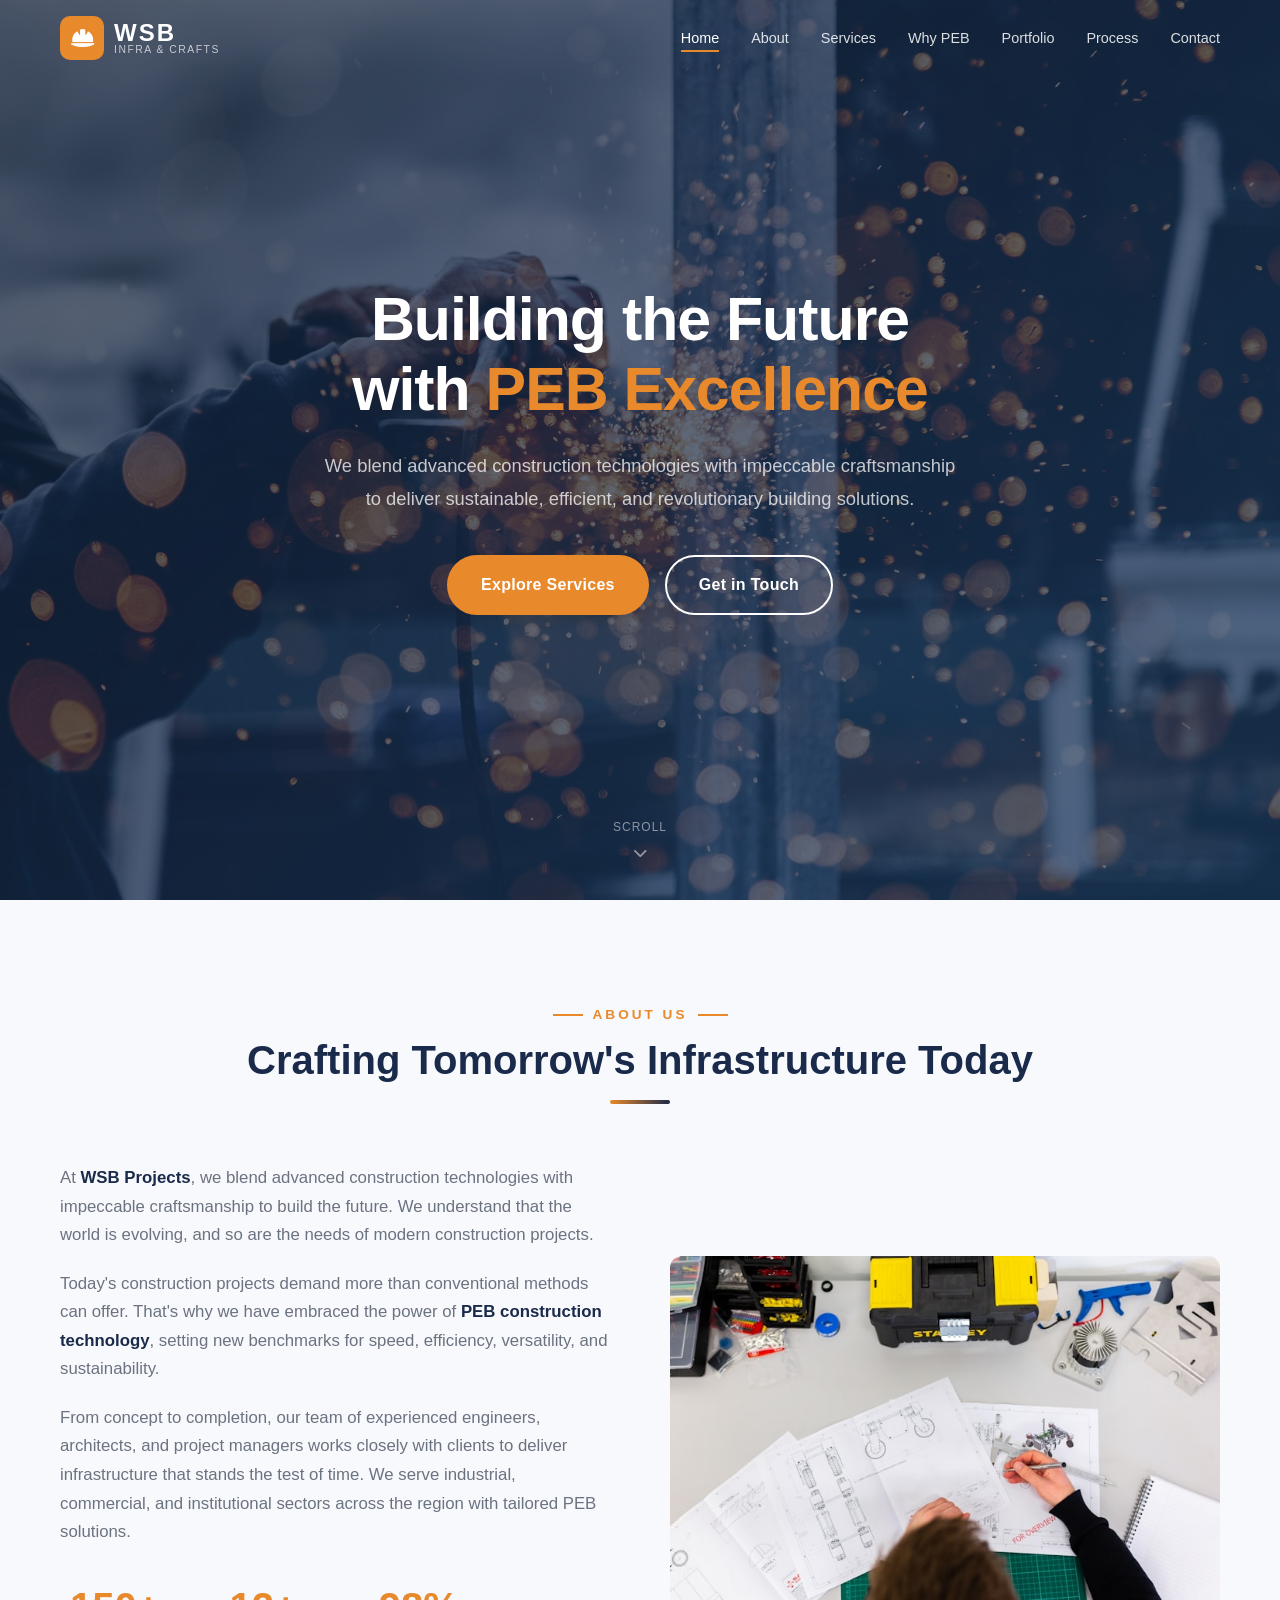
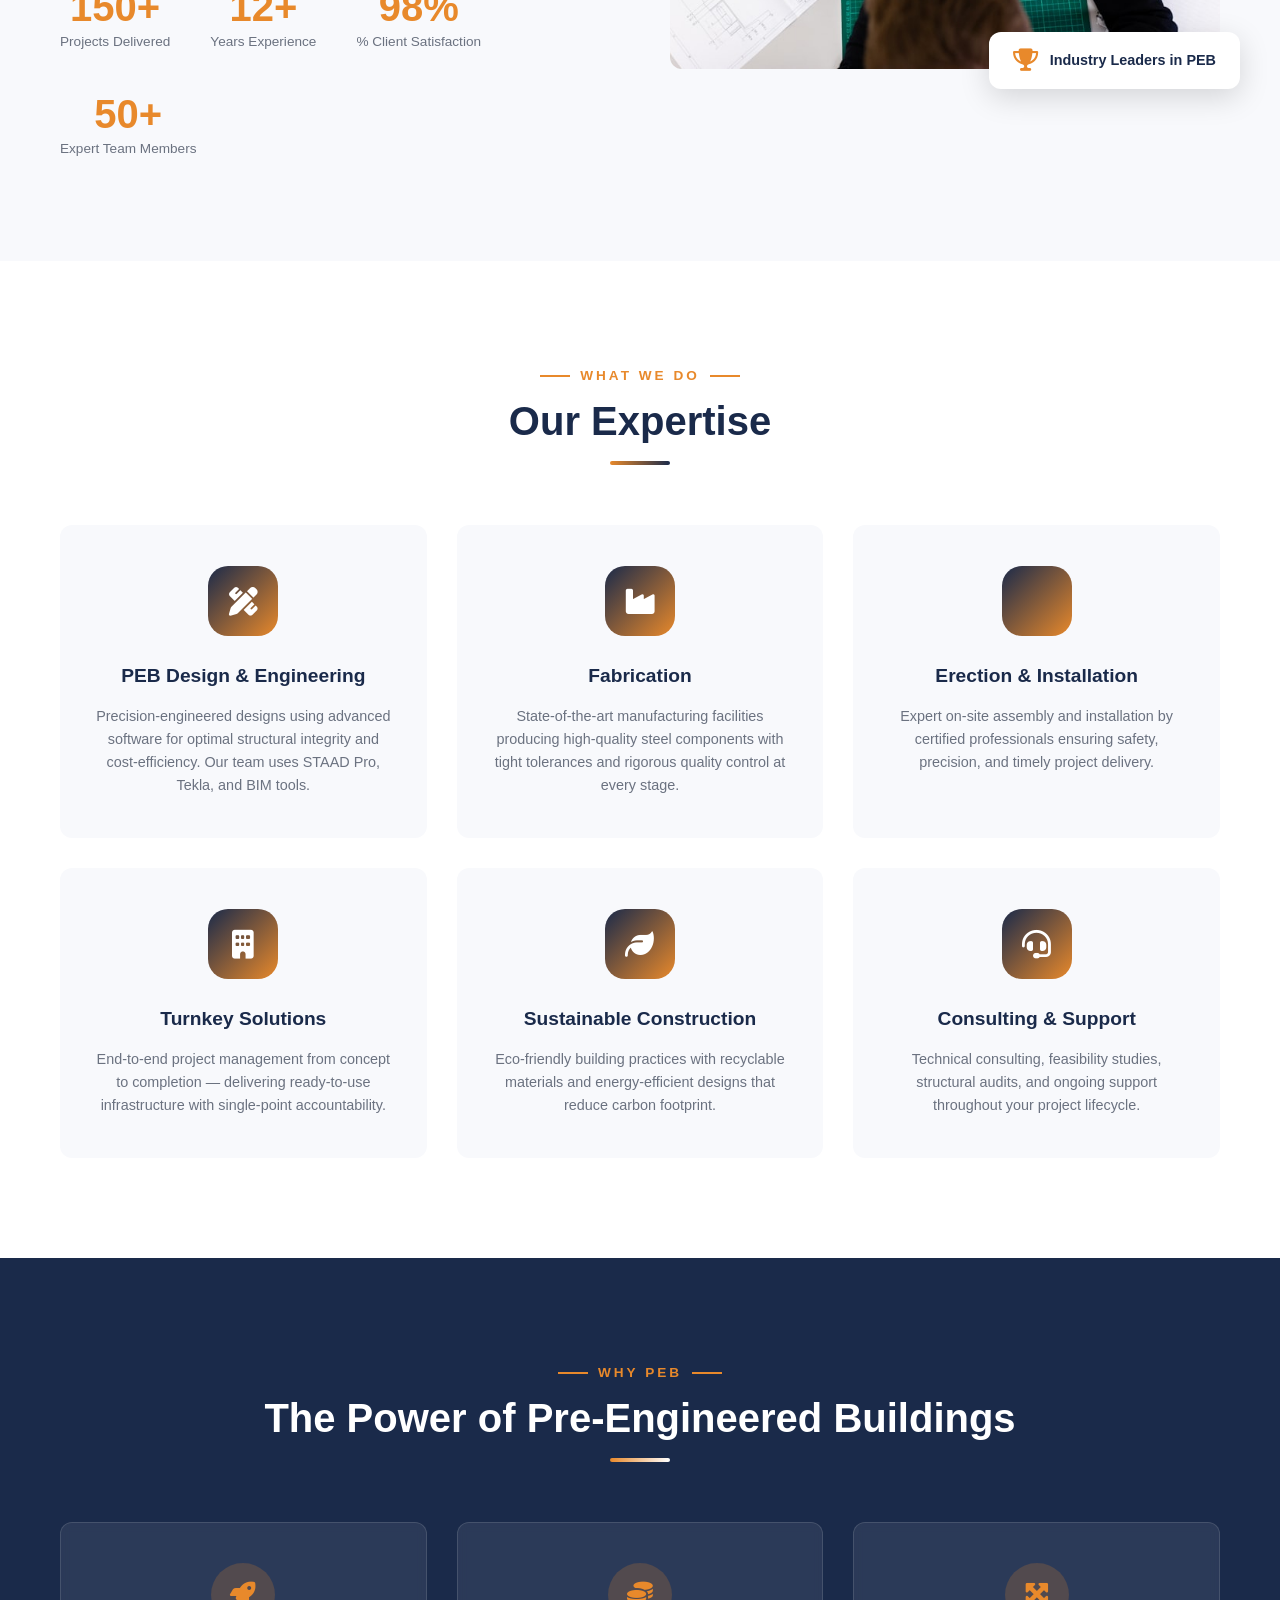
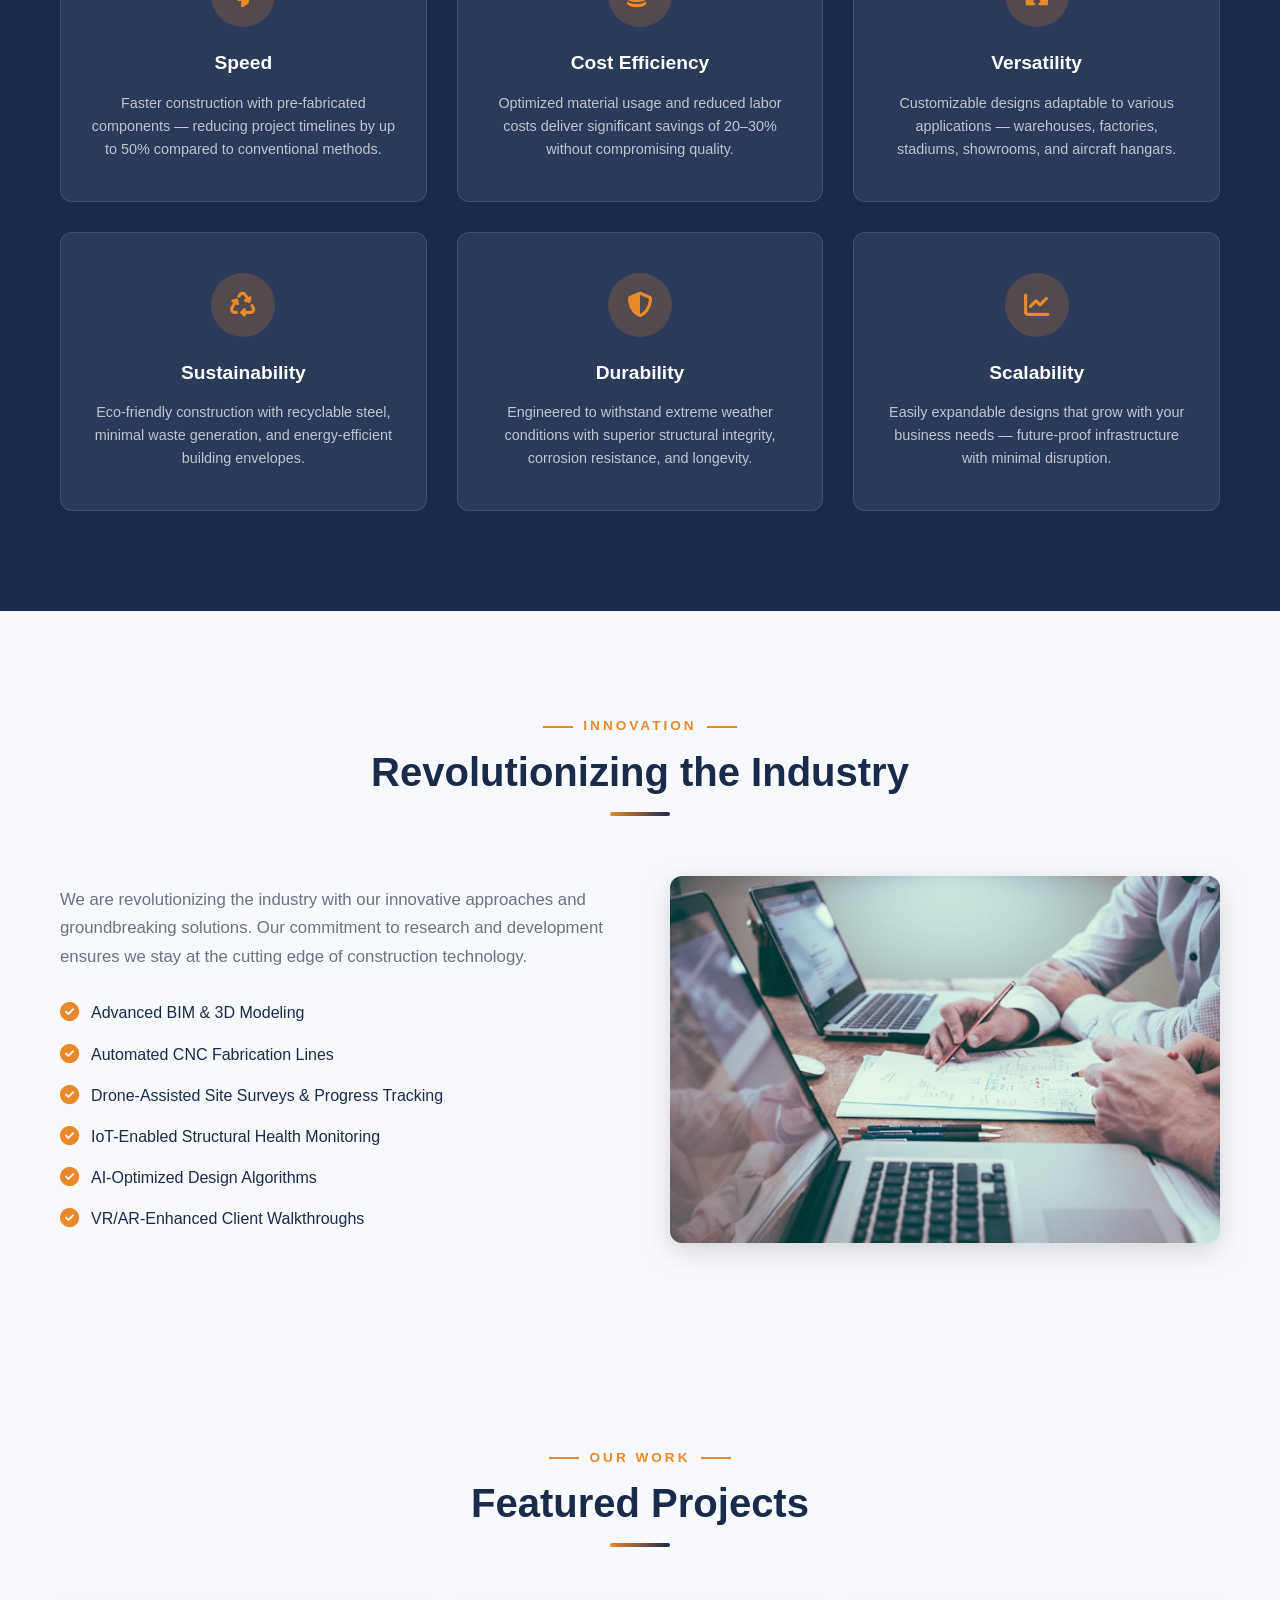
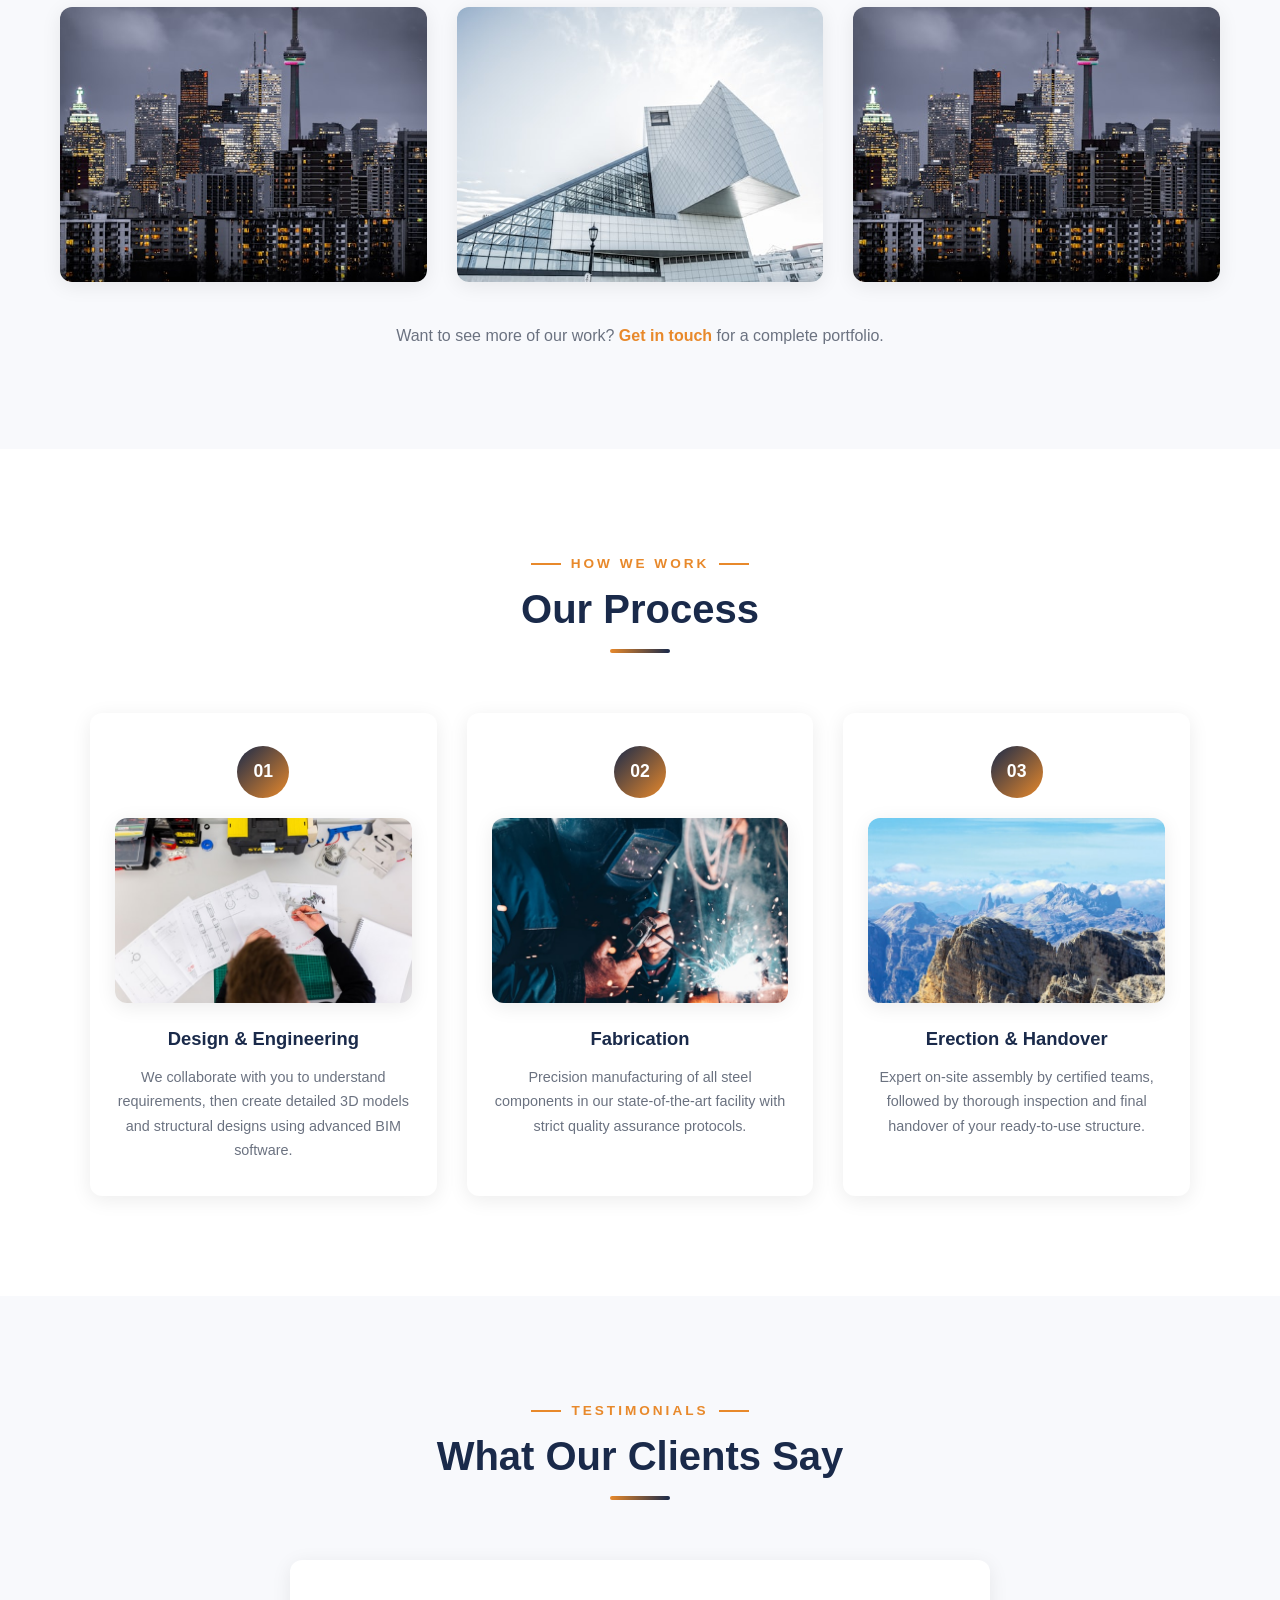
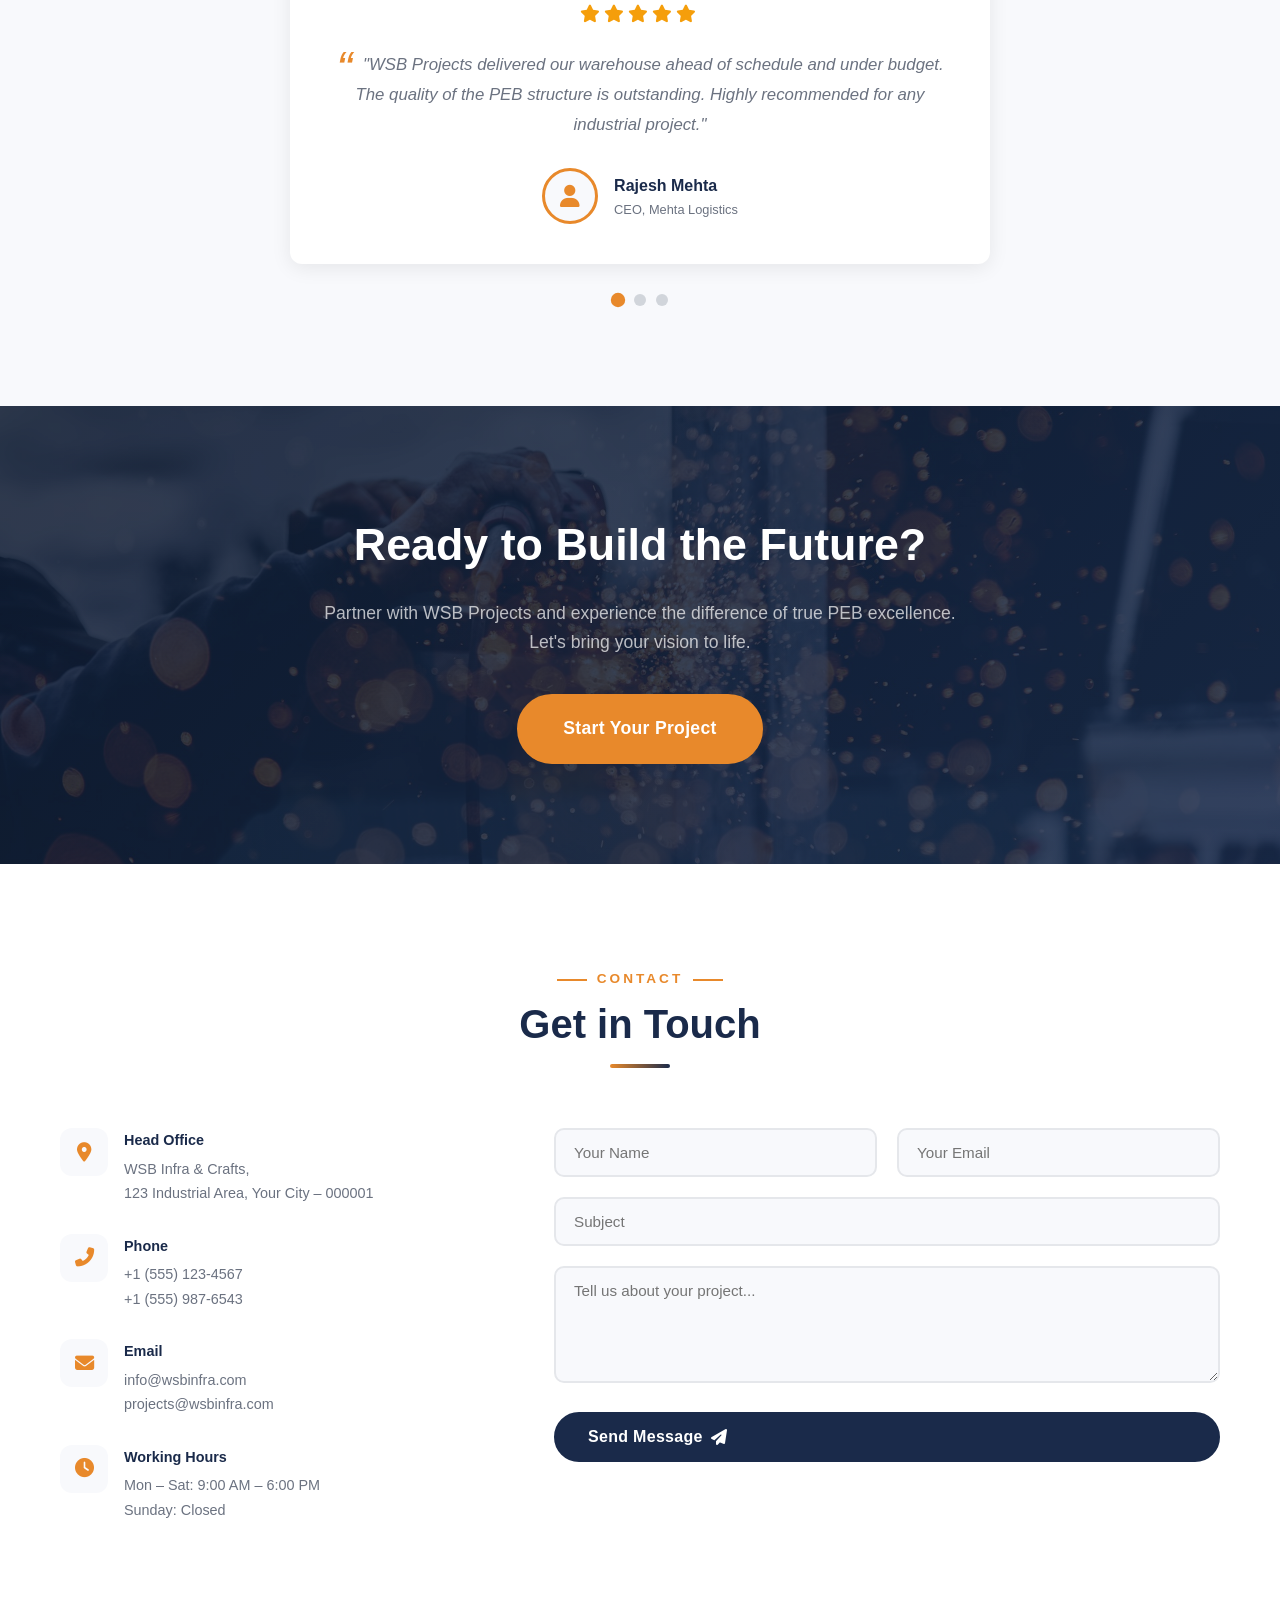
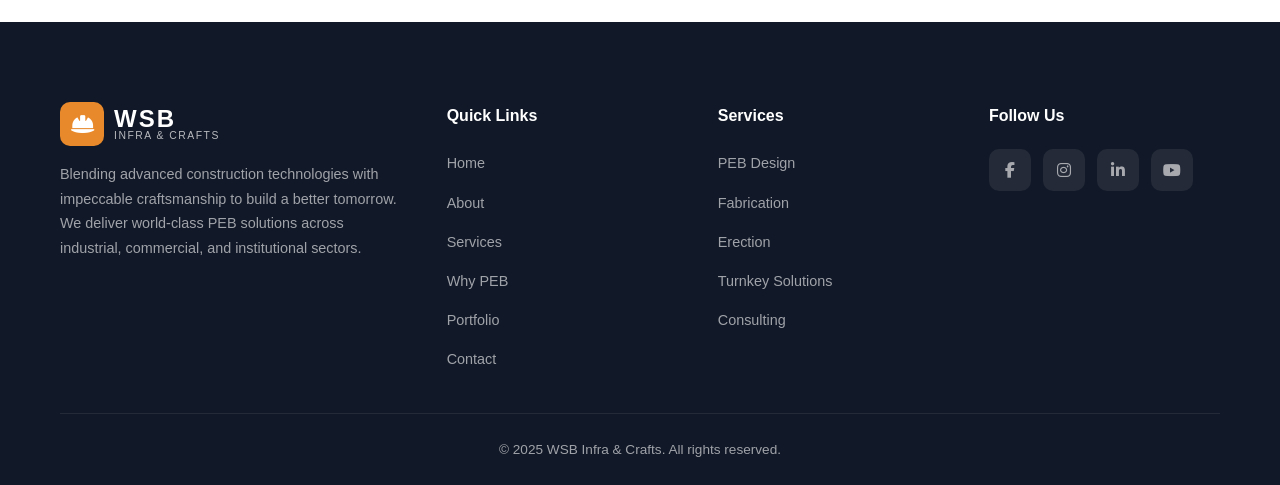
==== index.html @ cb7a69a1 "Initial commit: WSB Infra & Crafts PEB landing website" ====
<!DOCTYPE html>
<html lang="en">
<head>
    <meta charset="UTF-8">
    <meta name="viewport" content="width=device-width, initial-scale=1.0">
    <meta name="description" content="WSB Infra & Crafts - Pioneering PEB construction technology for a sustainable future. We blend advanced construction technologies with impeccable craftsmanship.">
    <title>WSB Infra & Crafts | Building the Future with PEB Excellence</title>
    <link rel="stylesheet" href="https://cdnjs.cloudflare.com/ajax/libs/font-awesome/6.5.1/css/all.min.css">
    <link rel="stylesheet" href="css/style.css">
</head>
<body>
    <!-- ===== NAVBAR ===== -->
    <header class="navbar" id="navbar">
        <div class="container nav-container">
            <a href="#" class="logo">
                <span class="logo-icon"><i class="fas fa-hard-hat"></i></span>
                <div class="logo-text">
                    <span class="logo-title">WSB</span>
                    <span class="logo-subtitle">Infra &amp; Crafts</span>
                </div>
            </a>
            <button class="hamburger" id="hamburger" aria-label="Toggle navigation">
                <span></span>
                <span></span>
                <span></span>
            </button>
            <nav class="nav-menu" id="navMenu">
                <ul class="nav-list">
                    <li><a href="#home" class="nav-link active">Home</a></li>
                    <li><a href="#about" class="nav-link">About</a></li>
                    <li><a href="#services" class="nav-link">Services</a></li>
                    <li><a href="#why-peb" class="nav-link">Why PEB</a></li>
                    <li><a href="#portfolio" class="nav-link">Portfolio</a></li>
                    <li><a href="#process" class="nav-link">Process</a></li>
                    <li><a href="#contact" class="nav-link">Contact</a></li>
                </ul>
            </nav>
        </div>
    </header>

    <!-- ===== HERO ===== -->
    <section class="hero" id="home">
        <div class="hero-overlay" style="background-image: url('images/hero-bg.jpg');"></div>
        <div class="hero-bg-gradient"></div>
        <div class="container hero-content">
            <h1 class="hero-title animate-up">
                Building the Future<br>
                with <span class="text-accent">PEB Excellence</span>
            </h1>
            <p class="hero-subtitle animate-up">
                We blend advanced construction technologies with impeccable craftsmanship
                to deliver sustainable, efficient, and revolutionary building solutions.
            </p>
            <div class="hero-buttons animate-up">
                <a href="#services" class="btn btn-primary">Explore Services</a>
                <a href="#contact" class="btn btn-outline">Get in Touch</a>
            </div>
        </div>
        <div class="hero-scroll-indicator">
            <span>Scroll</span>
            <i class="fas fa-chevron-down"></i>
        </div>
    </section>

    <!-- ===== ABOUT ===== -->
    <section class="section about" id="about">
        <div class="container">
            <div class="section-header">
                <span class="section-tag">About Us</span>
                <h2 class="section-title">Crafting Tomorrow's Infrastructure Today</h2>
                <div class="section-divider"></div>
            </div>
            <div class="about-grid">
                <div class="about-content animate-left">
                    <p class="about-text">
                        At <strong>WSB Projects</strong>, we blend advanced construction technologies
                        with impeccable craftsmanship to build the future. We understand that the
                        world is evolving, and so are the needs of modern construction projects.
                    </p>
                    <p class="about-text">
                        Today's construction projects demand more than conventional methods can offer.
                        That's why we have embraced the power of <strong>PEB construction technology</strong>,
                        setting new benchmarks for speed, efficiency, versatility, and sustainability.
                    </p>
                    <p class="about-text">
                        From concept to completion, our team of experienced engineers, architects, and
                        project managers works closely with clients to deliver infrastructure that stands
                        the test of time. We serve industrial, commercial, and institutional sectors across
                        the region with tailored PEB solutions.
                    </p>
                    <div class="about-stats">
                        <div class="stat">
                            <span class="stat-number" data-count="150">0</span>
                            <span class="stat-label">Projects Delivered</span>
                        </div>
                        <div class="stat">
                            <span class="stat-number" data-count="12">0</span>
                            <span class="stat-label">Years Experience</span>
                        </div>
                        <div class="stat">
                            <span class="stat-number" data-count="98">0</span>
                            <span class="stat-label">% Client Satisfaction</span>
                        </div>
                        <div class="stat">
                            <span class="stat-number" data-count="50">0</span>
                            <span class="stat-label">Expert Team Members</span>
                        </div>
                    </div>
                </div>
                <div class="about-image-wrapper animate-right">
                    <img src="images/about.jpg" alt="PEB Construction Project" class="about-image">
                    <div class="about-floating-card">
                        <i class="fas fa-trophy"></i>
                        <span>Industry Leaders in PEB</span>
                    </div>
                </div>
            </div>
        </div>
    </section>

    <!-- ===== SERVICES ===== -->
    <section class="section services" id="services">
        <div class="container">
            <div class="section-header">
                <span class="section-tag">What We Do</span>
                <h2 class="section-title">Our Expertise</h2>
                <div class="section-divider"></div>
            </div>
            <div class="services-grid">
                <div class="service-card animate-up">
                    <div class="service-icon">
                        <i class="fas fa-pencil-ruler"></i>
                    </div>
                    <h3 class="service-title">PEB Design &amp; Engineering</h3>
                    <p class="service-desc">
                        Precision-engineered designs using advanced software for optimal structural
                        integrity and cost-efficiency. Our team uses STAAD Pro, Tekla, and BIM tools.
                    </p>
                </div>
                <div class="service-card animate-up">
                    <div class="service-icon">
                        <i class="fas fa-industry"></i>
                    </div>
                    <h3 class="service-title">Fabrication</h3>
                    <p class="service-desc">
                        State-of-the-art manufacturing facilities producing high-quality steel
                        components with tight tolerances and rigorous quality control at every stage.
                    </p>
                </div>
                <div class="service-card animate-up">
                    <div class="service-icon">
                        <i class="fas fa-crane"></i>
                    </div>
                    <h3 class="service-title">Erection &amp; Installation</h3>
                    <p class="service-desc">
                        Expert on-site assembly and installation by certified professionals
                        ensuring safety, precision, and timely project delivery.
                    </p>
                </div>
                <div class="service-card animate-up">
                    <div class="service-icon">
                        <i class="fas fa-building"></i>
                    </div>
                    <h3 class="service-title">Turnkey Solutions</h3>
                    <p class="service-desc">
                        End-to-end project management from concept to completion —
                        delivering ready-to-use infrastructure with single-point accountability.
                    </p>
                </div>
                <div class="service-card animate-up">
                    <div class="service-icon">
                        <i class="fas fa-leaf"></i>
                    </div>
                    <h3 class="service-title">Sustainable Construction</h3>
                    <p class="service-desc">
                        Eco-friendly building practices with recyclable materials and
                        energy-efficient designs that reduce carbon footprint.
                    </p>
                </div>
                <div class="service-card animate-up">
                    <div class="service-icon">
                        <i class="fas fa-headset"></i>
                    </div>
                    <h3 class="service-title">Consulting &amp; Support</h3>
                    <p class="service-desc">
                        Technical consulting, feasibility studies, structural audits, and ongoing
                        support throughout your project lifecycle.
                    </p>
                </div>
            </div>
        </div>
    </section>

    <!-- ===== WHY PEB ===== -->
    <section class="section why-peb" id="why-peb">
        <div class="container">
            <div class="section-header">
                <span class="section-tag">Why PEB</span>
                <h2 class="section-title">The Power of Pre-Engineered Buildings</h2>
                <div class="section-divider"></div>
            </div>
            <div class="peb-grid">
                <div class="peb-card animate-up">
                    <div class="peb-icon-wrapper">
                        <i class="fas fa-rocket"></i>
                    </div>
                    <h3>Speed</h3>
                    <p>Faster construction with pre-fabricated components — reducing project timelines by up to 50% compared to conventional methods.</p>
                </div>
                <div class="peb-card animate-up">
                    <div class="peb-icon-wrapper">
                        <i class="fas fa-coins"></i>
                    </div>
                    <h3>Cost Efficiency</h3>
                    <p>Optimized material usage and reduced labor costs deliver significant savings of 20–30% without compromising quality.</p>
                </div>
                <div class="peb-card animate-up">
                    <div class="peb-icon-wrapper">
                        <i class="fas fa-expand-arrows-alt"></i>
                    </div>
                    <h3>Versatility</h3>
                    <p>Customizable designs adaptable to various applications — warehouses, factories, stadiums, showrooms, and aircraft hangars.</p>
                </div>
                <div class="peb-card animate-up">
                    <div class="peb-icon-wrapper">
                        <i class="fas fa-recycle"></i>
                    </div>
                    <h3>Sustainability</h3>
                    <p>Eco-friendly construction with recyclable steel, minimal waste generation, and energy-efficient building envelopes.</p>
                </div>
                <div class="peb-card animate-up">
                    <div class="peb-icon-wrapper">
                        <i class="fas fa-shield-alt"></i>
                    </div>
                    <h3>Durability</h3>
                    <p>Engineered to withstand extreme weather conditions with superior structural integrity, corrosion resistance, and longevity.</p>
                </div>
                <div class="peb-card animate-up">
                    <div class="peb-icon-wrapper">
                        <i class="fas fa-chart-line"></i>
                    </div>
                    <h3>Scalability</h3>
                    <p>Easily expandable designs that grow with your business needs — future-proof infrastructure with minimal disruption.</p>
                </div>
            </div>
        </div>
    </section>

    <!-- ===== INNOVATION / TECHNOLOGY ===== -->
    <section class="section innovation" id="innovation">
        <div class="container">
            <div class="section-header">
                <span class="section-tag">Innovation</span>
                <h2 class="section-title">Revolutionizing the Industry</h2>
                <div class="section-divider"></div>
            </div>
            <div class="innovation-content">
                <div class="innovation-text animate-left">
                    <p>
                        We are revolutionizing the industry with our innovative approaches and
                        groundbreaking solutions. Our commitment to research and development
                        ensures we stay at the cutting edge of construction technology.
                    </p>
                    <ul class="innovation-list">
                        <li><i class="fas fa-check-circle"></i> Advanced BIM &amp; 3D Modeling</li>
                        <li><i class="fas fa-check-circle"></i> Automated CNC Fabrication Lines</li>
                        <li><i class="fas fa-check-circle"></i> Drone-Assisted Site Surveys &amp; Progress Tracking</li>
                        <li><i class="fas fa-check-circle"></i> IoT-Enabled Structural Health Monitoring</li>
                        <li><i class="fas fa-check-circle"></i> AI-Optimized Design Algorithms</li>
                        <li><i class="fas fa-check-circle"></i> VR/AR-Enhanced Client Walkthroughs</li>
                    </ul>
                </div>
                <div class="innovation-visual animate-right">
                    <img src="images/innovation.jpg" alt="Construction Technology Innovation" class="innovation-image">
                </div>
            </div>
        </div>
    </section>

    <!-- ===== PORTFOLIO / PROJECTS ===== -->
    <section class="section portfolio" id="portfolio">
        <div class="container">
            <div class="section-header">
                <span class="section-tag">Our Work</span>
                <h2 class="section-title">Featured Projects</h2>
                <div class="section-divider"></div>
            </div>
            <div class="portfolio-grid">
                <div class="portfolio-card animate-up">
                    <div class="portfolio-image">
                        <img src="images/portfolio-1.jpg" alt="Industrial Warehouse Project">
                        <div class="portfolio-overlay">
                            <div class="portfolio-info">
                                <h3>Industrial Warehouse</h3>
                                <p>50,000 sq ft PEB warehouse with 12m clear height</p>
                                <span class="portfolio-tag">Industrial</span>
                            </div>
                        </div>
                    </div>
                </div>
                <div class="portfolio-card animate-up">
                    <div class="portfolio-image">
                        <img src="images/portfolio-2.jpg" alt="Commercial Complex Project">
                        <div class="portfolio-overlay">
                            <div class="portfolio-info">
                                <h3>Commercial Complex</h3>
                                <p>Multi-story PEB structure with modern facade</p>
                                <span class="portfolio-tag">Commercial</span>
                            </div>
                        </div>
                    </div>
                </div>
                <div class="portfolio-card animate-up">
                    <div class="portfolio-image">
                        <img src="images/portfolio-3.jpg" alt="Sports Arena Project">
                        <div class="portfolio-overlay">
                            <div class="portfolio-info">
                                <h3>Sports Arena</h3>
                                <p>Clear-span PEB roof covering 25,000 sq ft</p>
                                <span class="portfolio-tag">Institutional</span>
                            </div>
                        </div>
                    </div>
                </div>
            </div>
            <div class="portfolio-cta">
                <p>Want to see more of our work? <a href="#contact">Get in touch</a> for a complete portfolio.</p>
            </div>
        </div>
    </section>

    <!-- ===== PROCESS / HOW WE WORK ===== -->
    <section class="section process" id="process">
        <div class="container">
            <div class="section-header">
                <span class="section-tag">How We Work</span>
                <h2 class="section-title">Our Process</h2>
                <div class="section-divider"></div>
            </div>
            <div class="process-steps">
                <div class="process-step animate-up">
                    <div class="step-card">
                        <div class="step-number">01</div>
                        <img src="images/process-design.jpg" alt="Design Phase" class="step-image">
                        <h3>Design &amp; Engineering</h3>
                        <p>We collaborate with you to understand requirements, then create detailed 3D models and structural designs using advanced BIM software.</p>
                    </div>
                </div>
                <div class="process-step animate-up">
                    <div class="step-card">
                        <div class="step-number">02</div>
                        <img src="images/process-fabricate.jpg" alt="Fabrication Phase" class="step-image">
                        <h3>Fabrication</h3>
                        <p>Precision manufacturing of all steel components in our state-of-the-art facility with strict quality assurance protocols.</p>
                    </div>
                </div>
                <div class="process-step animate-up">
                    <div class="step-card">
                        <div class="step-number">03</div>
                        <img src="images/process-erect.jpg" alt="Erection Phase" class="step-image">
                        <h3>Erection &amp; Handover</h3>
                        <p>Expert on-site assembly by certified teams, followed by thorough inspection and final handover of your ready-to-use structure.</p>
                    </div>
                </div>
            </div>
        </div>
    </section>

    <!-- ===== TESTIMONIALS ===== -->
    <section class="section testimonials" id="testimonials">
        <div class="container">
            <div class="section-header">
                <span class="section-tag">Testimonials</span>
                <h2 class="section-title">What Our Clients Say</h2>
                <div class="section-divider"></div>
            </div>
            <div class="testimonials-slider" id="testimonialSlider">
                <div class="testimonial-card active">
                    <div class="testimonial-stars">
                        <i class="fas fa-star"></i><i class="fas fa-star"></i><i class="fas fa-star"></i><i class="fas fa-star"></i><i class="fas fa-star"></i>
                    </div>
                    <p class="testimonial-text">
                        "WSB Projects delivered our warehouse ahead of schedule and under budget. The quality of the PEB structure is outstanding. Highly recommended for any industrial project."
                    </p>
                    <div class="testimonial-author">
                        <div class="testimonial-avatar"><i class="fas fa-user"></i></div>
                        <div>
                            <h4>Rajesh Mehta</h4>
                            <span>CEO, Mehta Logistics</span>
                        </div>
                    </div>
                </div>
                <div class="testimonial-card">
                    <div class="testimonial-stars">
                        <i class="fas fa-star"></i><i class="fas fa-star"></i><i class="fas fa-star"></i><i class="fas fa-star"></i><i class="fas fa-star"></i>
                    </div>
                    <p class="testimonial-text">
                        "The team's expertise in PEB construction is evident from planning to execution. Our commercial complex was completed with zero safety incidents and exceptional craftsmanship."
                    </p>
                    <div class="testimonial-author">
                        <div class="testimonial-avatar"><i class="fas fa-user"></i></div>
                        <div>
                            <h4>Vikram Singh</h4>
                            <span>Director, Singh Developers</span>
                        </div>
                    </div>
                </div>
                <div class="testimonial-card">
                    <div class="testimonial-stars">
                        <i class="fas fa-star"></i><i class="fas fa-star"></i><i class="fas fa-star"></i><i class="fas fa-star"></i><i class="fas fa-star"></i>
                    </div>
                    <p class="testimonial-text">
                        "We chose WSB for our sports arena project and the results speak for themselves. The clear-span design is magnificent, and the project management was seamless throughout."
                    </p>
                    <div class="testimonial-author">
                        <div class="testimonial-avatar"><i class="fas fa-user"></i></div>
                        <div>
                            <h4>Anita Desai</h4>
                            <span>Project Head, City Sports Council</span>
                        </div>
                    </div>
                </div>
            </div>
            <div class="testimonial-dots" id="testimonialDots">
                <span class="dot active" data-index="0"></span>
                <span class="dot" data-index="1"></span>
                <span class="dot" data-index="2"></span>
            </div>
        </div>
    </section>

    <!-- ===== CTA BANNER ===== -->
    <section class="cta-banner">
        <div class="cta-banner-bg" style="background-image: url('images/cta-bg.jpg');"></div>
        <div class="container">
            <div class="cta-content">
                <h2 class="cta-title">Ready to Build the Future?</h2>
                <p class="cta-text">
                    Partner with WSB Projects and experience the difference of true
                    PEB excellence. Let's bring your vision to life.
                </p>
                <a href="#contact" class="btn btn-primary btn-large">Start Your Project</a>
            </div>
        </div>
    </section>

    <!-- ===== CONTACT ===== -->
    <section class="section contact" id="contact">
        <div class="container">
            <div class="section-header">
                <span class="section-tag">Contact</span>
                <h2 class="section-title">Get in Touch</h2>
                <div class="section-divider"></div>
            </div>
            <div class="contact-grid">
                <div class="contact-info animate-left">
                    <div class="contact-item">
                        <i class="fas fa-map-marker-alt"></i>
                        <div>
                            <h4>Head Office</h4>
                            <p>WSB Infra &amp; Crafts,<br>123 Industrial Area, Your City – 000001</p>
                        </div>
                    </div>
                    <div class="contact-item">
                        <i class="fas fa-phone-alt"></i>
                        <div>
                            <h4>Phone</h4>
                            <p>+1 (555) 123-4567<br>+1 (555) 987-6543</p>
                        </div>
                    </div>
                    <div class="contact-item">
                        <i class="fas fa-envelope"></i>
                        <div>
                            <h4>Email</h4>
                            <p>info@wsbinfra.com<br>projects@wsbinfra.com</p>
                        </div>
                    </div>
                    <div class="contact-item">
                        <i class="fas fa-clock"></i>
                        <div>
                            <h4>Working Hours</h4>
                            <p>Mon – Sat: 9:00 AM – 6:00 PM<br>Sunday: Closed</p>
                        </div>
                    </div>
                </div>
                <form class="contact-form animate-right" id="contactForm">
                    <div class="form-row">
                        <div class="form-group">
                            <input type="text" id="name" name="name" placeholder="Your Name" required>
                        </div>
                        <div class="form-group">
                            <input type="email" id="email" name="email" placeholder="Your Email" required>
                        </div>
                    </div>
                    <div class="form-group">
                        <input type="text" id="subject" name="subject" placeholder="Subject">
                    </div>
                    <div class="form-group">
                        <textarea id="message" name="message" rows="5" placeholder="Tell us about your project..." required></textarea>
                    </div>
                    <button type="submit" class="btn btn-primary btn-submit">
                        Send Message <i class="fas fa-paper-plane"></i>
                    </button>
                </form>
            </div>
        </div>
    </section>

    <!-- ===== FOOTER ===== -->
    <footer class="footer">
        <div class="container">
            <div class="footer-grid">
                <div class="footer-brand">
                    <a href="#" class="logo">
                        <span class="logo-icon"><i class="fas fa-hard-hat"></i></span>
                        <div class="logo-text">
                            <span class="logo-title">WSB</span>
                            <span class="logo-subtitle">Infra &amp; Crafts</span>
                        </div>
                    </a>
                    <p>
                        Blending advanced construction technologies with impeccable craftsmanship
                        to build a better tomorrow. We deliver world-class PEB solutions across
                        industrial, commercial, and institutional sectors.
                    </p>
                </div>
                <div class="footer-links">
                    <h4>Quick Links</h4>
                    <ul>
                        <li><a href="#home">Home</a></li>
                        <li><a href="#about">About</a></li>
                        <li><a href="#services">Services</a></li>
                        <li><a href="#why-peb">Why PEB</a></li>
                        <li><a href="#portfolio">Portfolio</a></li>
                        <li><a href="#contact">Contact</a></li>
                    </ul>
                </div>
                <div class="footer-links">
                    <h4>Services</h4>
                    <ul>
                        <li><a href="#services">PEB Design</a></li>
                        <li><a href="#services">Fabrication</a></li>
                        <li><a href="#services">Erection</a></li>
                        <li><a href="#services">Turnkey Solutions</a></li>
                        <li><a href="#services">Consulting</a></li>
                    </ul>
                </div>
                <div class="footer-social">
                    <h4>Follow Us</h4>
                    <div class="social-icons">
                        <a href="#" aria-label="Facebook"><i class="fab fa-facebook-f"></i></a>
                        <a href="#" aria-label="Instagram"><i class="fab fa-instagram"></i></a>
                        <a href="#" aria-label="LinkedIn"><i class="fab fa-linkedin-in"></i></a>
                        <a href="#" aria-label="YouTube"><i class="fab fa-youtube"></i></a>
                    </div>
                </div>
            </div>
            <div class="footer-bottom">
                <p>&copy; 2025 WSB Infra &amp; Crafts. All rights reserved.</p>
            </div>
        </div>
    </footer>

    <script src="js/main.js"></script>
</body>
</html>
---- css/style.css ----
/* ===== CSS VARIABLES & RESET ===== */
:root {
    --primary: #1a2a4a;        /* Deep steel blue */
    --primary-dark: #0f1a30;
    --accent: #e8892b;         /* Warm orange/gold */
    --accent-hover: #d07a1f;
    --text-light: #f5f7fa;
    --text-dark: #1a1a2e;
    --text-muted: #6b7280;
    --bg-light: #f8f9fc;
    --bg-dark: #111827;
    --bg-card: #ffffff;
    --shadow: 0 4px 20px rgba(0,0,0,0.08);
    --shadow-hover: 0 8px 30px rgba(0,0,0,0.15);
    --radius: 12px;
    --transition: all 0.3s ease;
    --font-family: 'Segoe UI', Tahoma, Geneva, Verdana, sans-serif;
}

*, *::before, *::after {
    margin: 0;
    padding: 0;
    box-sizing: border-box;
}

html {
    scroll-behavior: smooth;
    scroll-padding-top: 80px;
}

body {
    font-family: var(--font-family);
    color: var(--text-dark);
    line-height: 1.7;
    overflow-x: hidden;
    background: #fff;
}

a {
    text-decoration: none;
    color: inherit;
}

ul {
    list-style: none;
}

img {
    max-width: 100%;
    height: auto;
}

.container {
    max-width: 1200px;
    margin: 0 auto;
    padding: 0 20px;
}

/* ===== SECTION COMMON ===== */
.section {
    padding: 100px 0;
}

.section-header {
    text-align: center;
    margin-bottom: 60px;
}

.section-tag {
    display: inline-block;
    font-size: 0.85rem;
    font-weight: 700;
    text-transform: uppercase;
    letter-spacing: 3px;
    color: var(--accent);
    margin-bottom: 10px;
    position: relative;
}

.section-tag::before,
.section-tag::after {
    content: '';
    display: inline-block;
    width: 30px;
    height: 2px;
    background: var(--accent);
    vertical-align: middle;
    margin: 0 10px;
}

.section-title {
    font-size: 2.5rem;
    font-weight: 800;
    color: var(--primary);
    line-height: 1.2;
}

.section-divider {
    width: 60px;
    height: 4px;
    background: linear-gradient(90deg, var(--accent), var(--primary));
    margin: 16px auto 0;
    border-radius: 2px;
}

/* ===== BUTTONS ===== */
.btn {
    display: inline-flex;
    align-items: center;
    gap: 8px;
    padding: 14px 32px;
    border-radius: 50px;
    font-size: 1rem;
    font-weight: 600;
    transition: var(--transition);
    cursor: pointer;
    border: 2px solid transparent;
    letter-spacing: 0.3px;
}

.btn-primary {
    background: var(--accent);
    color: #fff;
    border-color: var(--accent);
}

.btn-primary:hover {
    background: var(--accent-hover);
    border-color: var(--accent-hover);
    transform: translateY(-2px);
    box-shadow: 0 6px 20px rgba(232, 137, 43, 0.4);
}

.btn-outline {
    background: transparent;
    color: #fff;
    border-color: #fff;
}

.btn-outline:hover {
    background: #fff;
    color: var(--primary);
    transform: translateY(-2px);
}

.btn-large {
    padding: 18px 44px;
    font-size: 1.1rem;
}

.btn-submit {
    background: var(--primary);
    border-color: var(--primary);
}

.btn-submit:hover {
    background: var(--primary-dark);
    border-color: var(--primary-dark);
}

/* ===== NAVBAR ===== */
.navbar {
    position: fixed;
    top: 0;
    left: 0;
    width: 100%;
    z-index: 1000;
    padding: 16px 0;
    transition: var(--transition);
    background: transparent;
}

.navbar.scrolled {
    background: rgba(26, 42, 74, 0.97);
    padding: 10px 0;
    box-shadow: 0 2px 20px rgba(0,0,0,0.2);
    backdrop-filter: blur(10px);
}

.nav-container {
    display: flex;
    align-items: center;
    justify-content: space-between;
}

/* Logo */
.logo {
    display: flex;
    align-items: center;
    gap: 10px;
    z-index: 1001;
}

.logo-icon {
    width: 44px;
    height: 44px;
    display: flex;
    align-items: center;
    justify-content: center;
    background: var(--accent);
    border-radius: 10px;
    font-size: 1.3rem;
    color: #fff;
}

.logo-text {
    display: flex;
    flex-direction: column;
    line-height: 1;
}

.logo-title {
    font-size: 1.5rem;
    font-weight: 800;
    color: #fff;
    letter-spacing: 2px;
}

.logo-subtitle {
    font-size: 0.65rem;
    font-weight: 500;
    color: rgba(255,255,255,0.7);
    letter-spacing: 1.5px;
    text-transform: uppercase;
}

/* Nav Menu */
.nav-list {
    display: flex;
    gap: 32px;
}

.nav-link {
    color: rgba(255,255,255,0.85);
    font-size: 0.9rem;
    font-weight: 500;
    position: relative;
    padding: 4px 0;
    transition: var(--transition);
}

.nav-link::after {
    content: '';
    position: absolute;
    bottom: -2px;
    left: 0;
    width: 0;
    height: 2px;
    background: var(--accent);
    transition: var(--transition);
}

.nav-link:hover,
.nav-link.active {
    color: #fff;
}

.nav-link:hover::after,
.nav-link.active::after {
    width: 100%;
}

/* Hamburger */
.hamburger {
    display: none;
    flex-direction: column;
    gap: 5px;
    background: none;
    border: none;
    cursor: pointer;
    padding: 5px;
    z-index: 1001;
}

.hamburger span {
    display: block;
    width: 26px;
    height: 3px;
    background: #fff;
    border-radius: 2px;
    transition: var(--transition);
}

.hamburger.active span:nth-child(1) {
    transform: rotate(45deg) translate(5px, 6px);
}

.hamburger.active span:nth-child(2) {
    opacity: 0;
}

.hamburger.active span:nth-child(3) {
    transform: rotate(-45deg) translate(5px, -6px);
}

/* ===== HERO ===== */
.hero {
    position: relative;
    min-height: 100vh;
    display: flex;
    align-items: center;
    justify-content: center;
    background: linear-gradient(135deg, var(--primary-dark) 0%, var(--primary) 50%, #1e3a5f 100%);
    overflow: hidden;
}

.hero-overlay {
    position: absolute;
    inset: 0;
    background-size: cover;
    background-position: center;
    background-repeat: no-repeat;
    opacity: 0.3;
    z-index: 1;
}

.hero-content {
    position: relative;
    z-index: 2;
    text-align: center;
    max-width: 850px;
}

.hero-title {
    font-size: 3.8rem;
    font-weight: 900;
    color: #fff;
    line-height: 1.15;
    margin-bottom: 24px;
    letter-spacing: -1px;
}

.text-accent {
    color: var(--accent);
}

.hero-subtitle {
    font-size: 1.15rem;
    color: rgba(255,255,255,0.75);
    max-width: 650px;
    margin: 0 auto 40px;
    line-height: 1.8;
}

.hero-buttons {
    display: flex;
    gap: 16px;
    justify-content: center;
    flex-wrap: wrap;
}

.hero-scroll-indicator {
    position: absolute;
    bottom: 40px;
    left: 50%;
    transform: translateX(-50%);
    z-index: 2;
    display: flex;
    flex-direction: column;
    align-items: center;
    gap: 8px;
    color: rgba(255,255,255,0.5);
    font-size: 0.75rem;
    letter-spacing: 1px;
    text-transform: uppercase;
    animation: bounceDown 2s ease-in-out infinite;
}

.hero-scroll-indicator i {
    font-size: 0.9rem;
}

@keyframes bounceDown {
    0%, 100% { transform: translateX(-50%) translateY(0); }
    50% { transform: translateX(-50%) translateY(8px); }
}

/* ===== ABOUT ===== */
.about {
    background: var(--bg-light);
}

.about-grid {
    display: grid;
    grid-template-columns: 1fr 1fr;
    gap: 60px;
    align-items: center;
}

.about-text {
    font-size: 1.05rem;
    color: var(--text-muted);
    margin-bottom: 20px;
}

.about-text strong {
    color: var(--primary);
}

.about-stats {
    display: flex;
    gap: 40px;
    margin-top: 40px;
    flex-wrap: wrap;
}

.stat {
    text-align: center;
}

.stat-number {
    display: block;
    font-size: 2.5rem;
    font-weight: 900;
    color: var(--accent);
    line-height: 1;
}

.stat-label {
    font-size: 0.85rem;
    color: var(--text-muted);
    font-weight: 500;
}

/* About Image */
.about-image-wrapper {
    position: relative;
}

.about-image {
    width: 100%;
    aspect-ratio: 4/3;
    object-fit: cover;
    border-radius: var(--radius);
    display: block;
}

.about-floating-card {
    position: absolute;
    bottom: -20px;
    right: -20px;
    background: #fff;
    padding: 16px 24px;
    border-radius: var(--radius);
    box-shadow: var(--shadow-hover);
    display: flex;
    align-items: center;
    gap: 12px;
    font-weight: 600;
    color: var(--primary);
    font-size: 0.9rem;
}

.about-floating-card i {
    color: var(--accent);
    font-size: 1.4rem;
}

/* ===== SERVICES ===== */
.services {
    background: #fff;
}

.services-grid {
    display: grid;
    grid-template-columns: repeat(3, 1fr);
    gap: 30px;
}

.service-card {
    background: var(--bg-light);
    border-radius: var(--radius);
    padding: 40px 30px;
    text-align: center;
    transition: var(--transition);
    border: 1px solid transparent;
}

.service-card:hover {
    transform: translateY(-6px);
    box-shadow: var(--shadow-hover);
    border-color: var(--accent);
}

.service-icon {
    width: 70px;
    height: 70px;
    background: linear-gradient(135deg, var(--primary), var(--accent));
    border-radius: 20px;
    display: flex;
    align-items: center;
    justify-content: center;
    margin: 0 auto 24px;
    font-size: 1.8rem;
    color: #fff;
}

.service-title {
    font-size: 1.2rem;
    font-weight: 700;
    color: var(--primary);
    margin-bottom: 12px;
}

.service-desc {
    font-size: 0.9rem;
    color: var(--text-muted);
    line-height: 1.6;
}

/* ===== WHY PEB ===== */
.why-peb {
    background: var(--primary);
}

.why-peb .section-tag {
    color: var(--accent);
}

.why-peb .section-title {
    color: #fff;
}

.why-peb .section-divider {
    background: linear-gradient(90deg, var(--accent), #fff);
}

.peb-grid {
    display: grid;
    grid-template-columns: repeat(3, 1fr);
    gap: 30px;
}

.peb-card {
    background: rgba(255,255,255,0.08);
    backdrop-filter: blur(5px);
    border: 1px solid rgba(255,255,255,0.12);
    border-radius: var(--radius);
    padding: 40px 30px;
    text-align: center;
    transition: var(--transition);
}

.peb-card:hover {
    background: rgba(255,255,255,0.14);
    transform: translateY(-4px);
}

.peb-icon-wrapper {
    width: 64px;
    height: 64px;
    background: rgba(232, 137, 43, 0.2);
    border-radius: 50%;
    display: flex;
    align-items: center;
    justify-content: center;
    margin: 0 auto 20px;
    font-size: 1.6rem;
    color: var(--accent);
}

.peb-card h3 {
    color: #fff;
    font-size: 1.2rem;
    font-weight: 700;
    margin-bottom: 12px;
}

.peb-card p {
    color: rgba(255,255,255,0.7);
    font-size: 0.9rem;
    line-height: 1.6;
}

/* ===== INNOVATION ===== */
.innovation {
    background: var(--bg-light);
}

.innovation-content {
    display: grid;
    grid-template-columns: 1fr 1fr;
    gap: 60px;
    align-items: center;
}

.innovation-text p {
    font-size: 1.05rem;
    color: var(--text-muted);
    margin-bottom: 28px;
}

.innovation-list {
    display: flex;
    flex-direction: column;
    gap: 14px;
}

.innovation-list li {
    display: flex;
    align-items: center;
    gap: 12px;
    font-size: 1rem;
    font-weight: 500;
    color: var(--primary);
}

.innovation-list li i {
    color: var(--accent);
    font-size: 1.2rem;
}

/* Tech Grid */
.tech-grid {
    display: grid;
    grid-template-columns: repeat(3, 1fr);
    gap: 20px;
}

.tech-item {
    background: #fff;
    border-radius: var(--radius);
    padding: 28px 16px;
    text-align: center;
    box-shadow: var(--shadow);
    transition: var(--transition);
    border: 1px solid transparent;
}

.tech-item:hover {
    transform: translateY(-4px);
    box-shadow: var(--shadow-hover);
    border-color: var(--accent);
}

.tech-item i {
    font-size: 2.2rem;
    color: var(--accent);
    margin-bottom: 10px;
    display: block;
}

.tech-item span {
    font-size: 0.85rem;
    font-weight: 700;
    color: var(--primary);
    text-transform: uppercase;
    letter-spacing: 1px;
}

/* ===== CTA BANNER ===== */
.cta-banner {
    padding: 100px 0;
    background: linear-gradient(135deg, var(--primary-dark), var(--primary));
    text-align: center;
    position: relative;
    overflow: hidden;
}

.cta-content {
    max-width: 650px;
    margin: 0 auto;
}

.cta-title {
    font-size: 2.8rem;
    font-weight: 900;
    color: #fff;
    margin-bottom: 16px;
}

.cta-text {
    font-size: 1.1rem;
    color: rgba(255,255,255,0.7);
    margin-bottom: 36px;
}

/* ===== CONTACT ===== */
.contact {
    background: #fff;
}

.contact-grid {
    display: grid;
    grid-template-columns: 1fr 1.5fr;
    gap: 50px;
}

.contact-info {
    display: flex;
    flex-direction: column;
    gap: 28px;
}

.contact-item {
    display: flex;
    align-items: flex-start;
    gap: 16px;
}

.contact-item i {
    width: 48px;
    height: 48px;
    background: var(--bg-light);
    border-radius: 12px;
    display: flex;
    align-items: center;
    justify-content: center;
    font-size: 1.2rem;
    color: var(--accent);
    flex-shrink: 0;
}

.contact-item h4 {
    font-size: 0.9rem;
    font-weight: 700;
    color: var(--primary);
    margin-bottom: 4px;
}

.contact-item p {
    font-size: 0.9rem;
    color: var(--text-muted);
}

/* Contact Form */
.contact-form {
    display: flex;
    flex-direction: column;
    gap: 20px;
}

.form-row {
    display: grid;
    grid-template-columns: 1fr 1fr;
    gap: 20px;
}

.form-group input,
.form-group textarea {
    width: 100%;
    padding: 14px 18px;
    border: 2px solid #e5e7eb;
    border-radius: 10px;
    font-family: inherit;
    font-size: 0.95rem;
    transition: var(--transition);
    background: var(--bg-light);
    color: var(--text-dark);
    outline: none;
}

.form-group input:focus,
.form-group textarea:focus {
    border-color: var(--accent);
    background: #fff;
    box-shadow: 0 0 0 3px rgba(232, 137, 43, 0.15);
}

.form-group textarea {
    resize: vertical;
    min-height: 100px;
}

/* ===== FOOTER ===== */
.footer {
    background: var(--bg-dark);
    padding: 80px 0 0;
    color: rgba(255,255,255,0.6);
}

.footer-grid {
    display: grid;
    grid-template-columns: 1.5fr 1fr 1fr 1fr;
    gap: 40px;
    padding-bottom: 40px;
    border-bottom: 1px solid rgba(255,255,255,0.08);
}

.footer-brand .logo-text .logo-title {
    color: #fff;
}

.footer-brand p {
    font-size: 0.9rem;
    line-height: 1.7;
    margin-top: 16px;
}

.footer-links h4,
.footer-social h4 {
    color: #fff;
    font-size: 1rem;
    font-weight: 700;
    margin-bottom: 20px;
}

.footer-links ul {
    display: flex;
    flex-direction: column;
    gap: 12px;
}

.footer-links ul li a {
    font-size: 0.9rem;
    transition: var(--transition);
}

.footer-links ul li a:hover {
    color: var(--accent);
    padding-left: 4px;
}

.social-icons {
    display: flex;
    gap: 12px;
}

.social-icons a {
    width: 42px;
    height: 42px;
    background: rgba(255,255,255,0.08);
    border-radius: 10px;
    display: flex;
    align-items: center;
    justify-content: center;
    font-size: 1rem;
    transition: var(--transition);
}

.social-icons a:hover {
    background: var(--accent);
    color: #fff;
    transform: translateY(-3px);
}

.footer-bottom {
    text-align: center;
    padding: 24px 0;
    font-size: 0.85rem;
}

/* ===== HERO BACKGROUND IMAGE ===== */
.hero-bg-gradient {
    position: absolute;
    inset: 0;
    background: linear-gradient(135deg, var(--primary-dark) 0%, var(--primary) 50%, #1e3a5f 100%);
    z-index: 0;
}

/* ===== ABOUT IMAGE ===== */
.about-image {
    width: 100%;
    aspect-ratio: 4/3;
    object-fit: cover;
    border-radius: var(--radius);
    display: block;
}

/* ===== INNOVATION IMAGE ===== */
.innovation-image {
    width: 100%;
    border-radius: var(--radius);
    box-shadow: var(--shadow-hover);
    display: block;
}

/* ===== PORTFOLIO ===== */
.portfolio {
    background: var(--bg-light);
}

.portfolio-grid {
    display: grid;
    grid-template-columns: repeat(3, 1fr);
    gap: 30px;
}

.portfolio-card {
    border-radius: var(--radius);
    overflow: hidden;
    box-shadow: var(--shadow);
    transition: var(--transition);
    background: #fff;
}

.portfolio-card:hover {
    transform: translateY(-6px);
    box-shadow: var(--shadow-hover);
}

.portfolio-image {
    position: relative;
    overflow: hidden;
    aspect-ratio: 4/3;
}

.portfolio-image img {
    width: 100%;
    height: 100%;
    object-fit: cover;
    transition: transform 0.5s ease;
}

.portfolio-card:hover .portfolio-image img {
    transform: scale(1.08);
}

.portfolio-overlay {
    position: absolute;
    inset: 0;
    background: linear-gradient(to top, rgba(26, 42, 74, 0.92) 0%, transparent 60%);
    display: flex;
    align-items: flex-end;
    padding: 24px;
    opacity: 0;
    transition: opacity 0.3s ease;
}

.portfolio-card:hover .portfolio-overlay {
    opacity: 1;
}

.portfolio-info h3 {
    color: #fff;
    font-size: 1.15rem;
    font-weight: 700;
    margin-bottom: 4px;
}

.portfolio-info p {
    color: rgba(255,255,255,0.75);
    font-size: 0.85rem;
    margin-bottom: 8px;
}

.portfolio-tag {
    display: inline-block;
    background: var(--accent);
    color: #fff;
    font-size: 0.7rem;
    font-weight: 700;
    text-transform: uppercase;
    letter-spacing: 1px;
    padding: 4px 12px;
    border-radius: 20px;
}

.portfolio-cta {
    text-align: center;
    margin-top: 40px;
    font-size: 1rem;
    color: var(--text-muted);
}

.portfolio-cta a {
    color: var(--accent);
    font-weight: 600;
}

.portfolio-cta a:hover {
    text-decoration: underline;
}

/* ===== PROCESS ===== */
.process {
    background: #fff;
}

.process-steps {
    display: grid;
    grid-template-columns: repeat(3, 1fr);
    gap: 30px;
    max-width: 1100px;
    margin: 0 auto;
}

.process-step {
    display: flex;
}

.step-card {
    background: #fff;
    border-radius: var(--radius);
    padding: 32px 24px;
    text-align: center;
    box-shadow: var(--shadow);
    border: 1px solid transparent;
    transition: var(--transition);
    width: 100%;
}

.step-card:hover {
    transform: translateY(-6px);
    box-shadow: var(--shadow-hover);
    border-color: var(--accent);
}

.step-number {
    width: 52px;
    height: 52px;
    background: linear-gradient(135deg, var(--primary), var(--accent));
    border-radius: 50%;
    display: flex;
    align-items: center;
    justify-content: center;
    font-size: 1.1rem;
    font-weight: 900;
    color: #fff;
    margin: 0 auto 20px;
}

.step-image {
    width: 100%;
    aspect-ratio: 16/10;
    object-fit: cover;
    border-radius: var(--radius);
    box-shadow: var(--shadow);
    margin-bottom: 20px;
    display: block;
}

.step-card h3 {
    font-size: 1.15rem;
    font-weight: 700;
    color: var(--primary);
    margin-bottom: 10px;
}

.step-card p {
    font-size: 0.9rem;
    color: var(--text-muted);
    line-height: 1.7;
}

/* ===== TESTIMONIALS ===== */
.testimonials {
    background: var(--bg-light);
    position: relative;
}

.testimonials-slider {
    max-width: 700px;
    margin: 0 auto;
    position: relative;
    min-height: 280px;
}

.testimonial-card {
    background: #fff;
    border-radius: var(--radius);
    padding: 40px;
    box-shadow: var(--shadow);
    text-align: center;
    display: none;
    animation: fadeSlideIn 0.5s ease;
}

.testimonial-card.active {
    display: block;
}

@keyframes fadeSlideIn {
    from { opacity: 0; transform: translateY(20px); }
    to { opacity: 1; transform: translateY(0); }
}

.testimonial-stars {
    margin-bottom: 20px;
    color: #f59e0b;
    font-size: 1.1rem;
    letter-spacing: 4px;
}

.testimonial-text {
    font-size: 1.05rem;
    color: var(--text-muted);
    line-height: 1.8;
    font-style: italic;
    margin-bottom: 28px;
    quotes: "\201C" "\201D" "\2018" "\2019";
}

.testimonial-text::before {
    content: "\201C";
    font-size: 3rem;
    color: var(--accent);
    line-height: 0;
    vertical-align: -15px;
    margin-right: 6px;
    display: inline;
}

.testimonial-author {
    display: flex;
    align-items: center;
    justify-content: center;
    gap: 16px;
}

.testimonial-avatar {
    width: 56px;
    height: 56px;
    border-radius: 50%;
    background: var(--bg-light);
    border: 3px solid var(--accent);
    display: flex;
    align-items: center;
    justify-content: center;
    font-size: 1.4rem;
    color: var(--accent);
    flex-shrink: 0;
}

.testimonial-author h4 {
    font-size: 1rem;
    font-weight: 700;
    color: var(--primary);
    text-align: left;
}

.testimonial-author span {
    font-size: 0.8rem;
    color: var(--text-muted);
    display: block;
    text-align: left;
}

.testimonial-dots {
    display: flex;
    justify-content: center;
    gap: 10px;
    margin-top: 30px;
}

.testimonial-dots .dot {
    width: 12px;
    height: 12px;
    border-radius: 50%;
    background: #d1d5db;
    cursor: pointer;
    transition: var(--transition);
    border: none;
}

.testimonial-dots .dot.active {
    background: var(--accent);
    transform: scale(1.2);
}

/* ===== CTA BANNER BACKGROUND ===== */
.cta-banner-bg {
    position: absolute;
    inset: 0;
    background-size: cover;
    background-position: center;
    opacity: 0.15;
    z-index: 0;
}

.cta-banner .container {
    position: relative;
    z-index: 1;
}

/* ===== ANIMATIONS ===== */
.animate-up {
    opacity: 0;
    transform: translateY(40px);
    transition: all 0.7s ease;
}

.animate-up.visible {
    opacity: 1;
    transform: translateY(0);
}

.animate-left {
    opacity: 0;
    transform: translateX(-40px);
    transition: all 0.7s ease;
}

.animate-left.visible {
    opacity: 1;
    transform: translateX(0);
}

.animate-right {
    opacity: 0;
    transform: translateX(40px);
    transition: all 0.7s ease;
}

.animate-right.visible {
    opacity: 1;
    transform: translateX(0);
}

/* ===== RESPONSIVE ===== */
@media (max-width: 992px) {
    .section-title {
        font-size: 2rem;
    }

    .hero-title {
        font-size: 2.8rem;
    }

    .about-grid,
    .innovation-content {
        grid-template-columns: 1fr;
        gap: 40px;
    }

    .about-image-wrapper {
        order: -1;
    }

    .services-grid,
    .peb-grid,
    .portfolio-grid {
        grid-template-columns: repeat(2, 1fr);
    }

    .process-steps {
        grid-template-columns: repeat(2, 1fr);
    }

    .contact-grid {
        grid-template-columns: 1fr;
    }

    .footer-grid {
        grid-template-columns: 1fr 1fr;
    }
}

@media (max-width: 768px) {
    .section {
        padding: 70px 0;
    }

    .section-title {
        font-size: 1.7rem;
    }

    /* Nav / Hamburger */
    .hamburger {
        display: flex;
    }

    .nav-menu {
        position: fixed;
        top: 0;
        right: -100%;
        width: 75%;
        max-width: 320px;
        height: 100vh;
        background: var(--primary);
        padding: 100px 40px 40px;
        transition: var(--transition);
        box-shadow: -5px 0 30px rgba(0,0,0,0.3);
    }

    .nav-menu.active {
        right: 0;
    }

    .nav-list {
        flex-direction: column;
        gap: 24px;
    }

    .nav-link {
        font-size: 1.1rem;
    }

    .hero-title {
        font-size: 2.2rem;
    }

    .hero-subtitle {
        font-size: 1rem;
    }

    .hero-buttons {
        flex-direction: column;
        align-items: center;
    }

    .services-grid,
    .peb-grid,
    .portfolio-grid {
        grid-template-columns: 1fr;
    }

    .process-steps {
        grid-template-columns: 1fr;
    }

    .testimonial-card {
        padding: 28px 20px;
    }

    .about-stats {
        gap: 24px;
        justify-content: center;
    }

    .stat-number {
        font-size: 2rem;
    }

    .form-row {
        grid-template-columns: 1fr;
    }

    .cta-title {
        font-size: 2rem;
    }

    .footer-grid {
        grid-template-columns: 1fr;
        gap: 30px;
    }

    .tech-grid {
        grid-template-columns: repeat(2, 1fr);
    }

    .section-tag::before,
    .section-tag::after {
        width: 20px;
    }
}

@media (max-width: 480px) {
    .hero-title {
        font-size: 1.8rem;
    }

    .section-title {
        font-size: 1.4rem;
    }
}
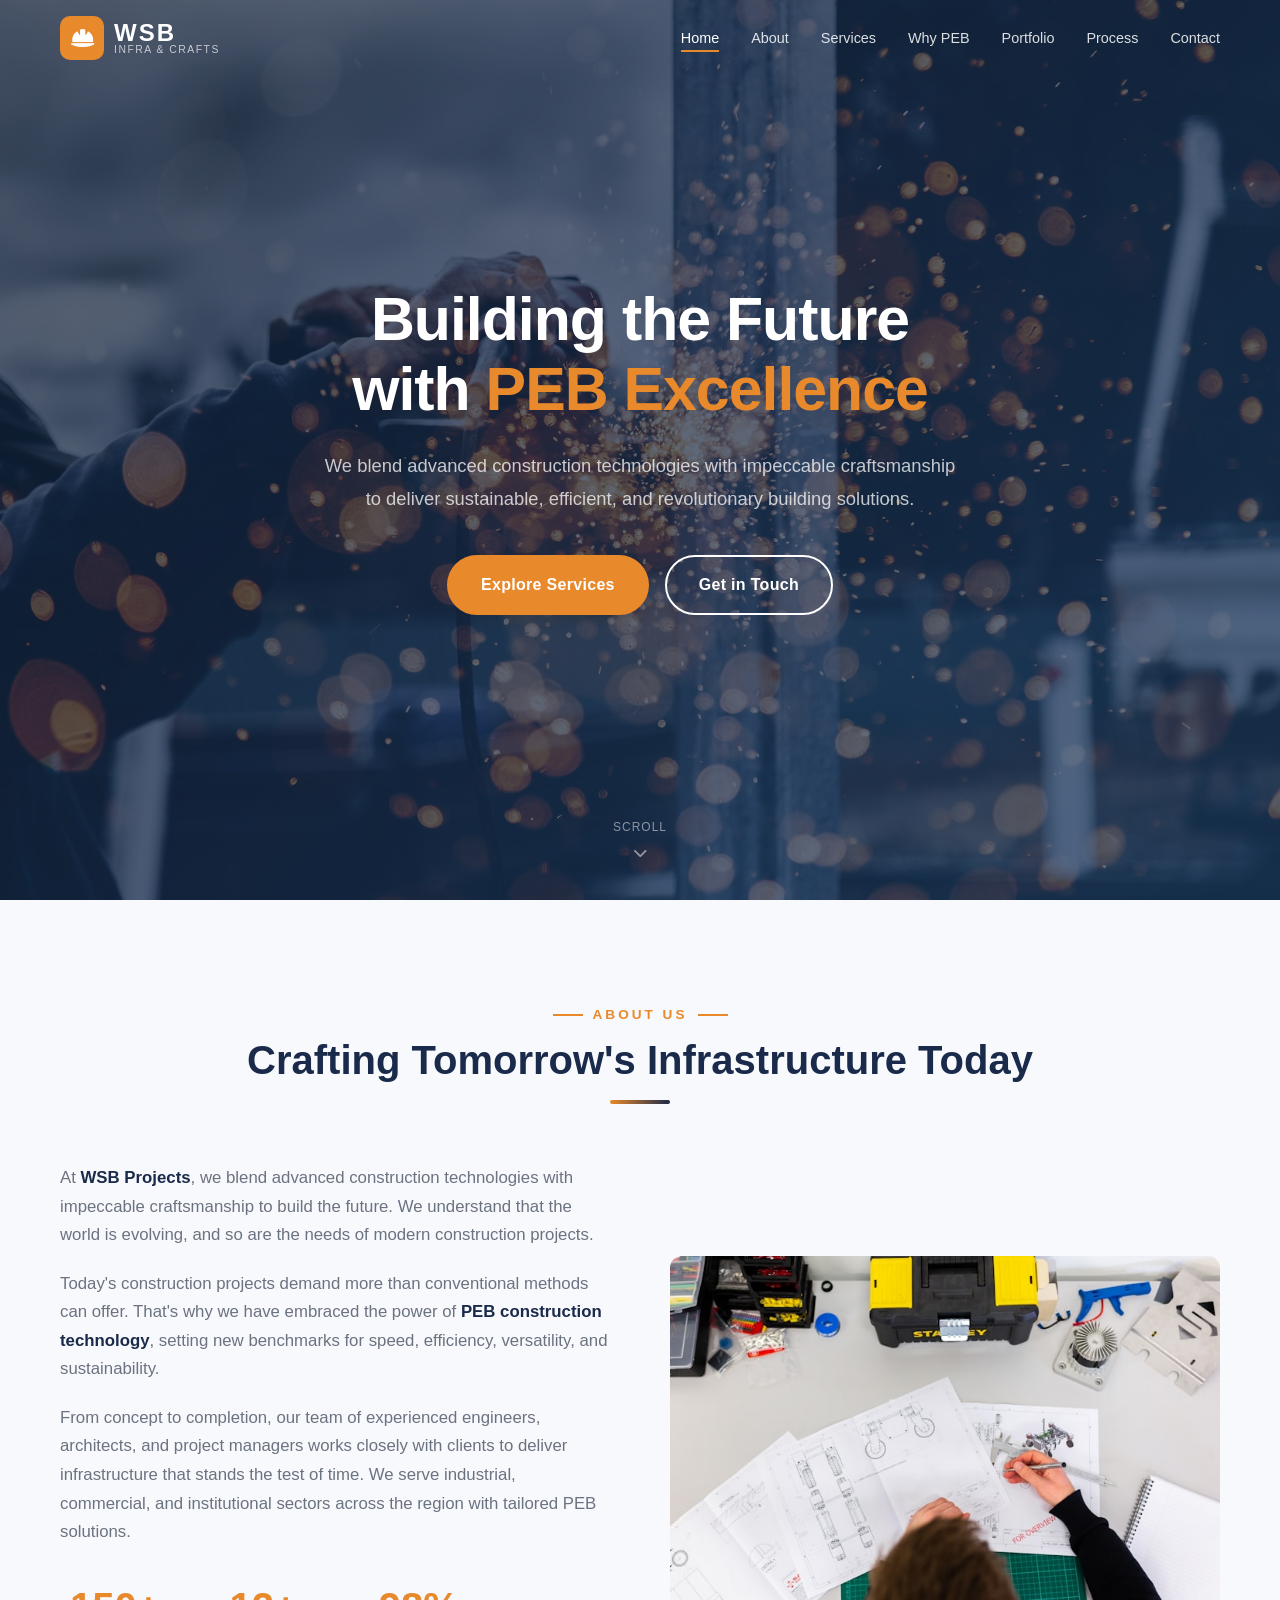
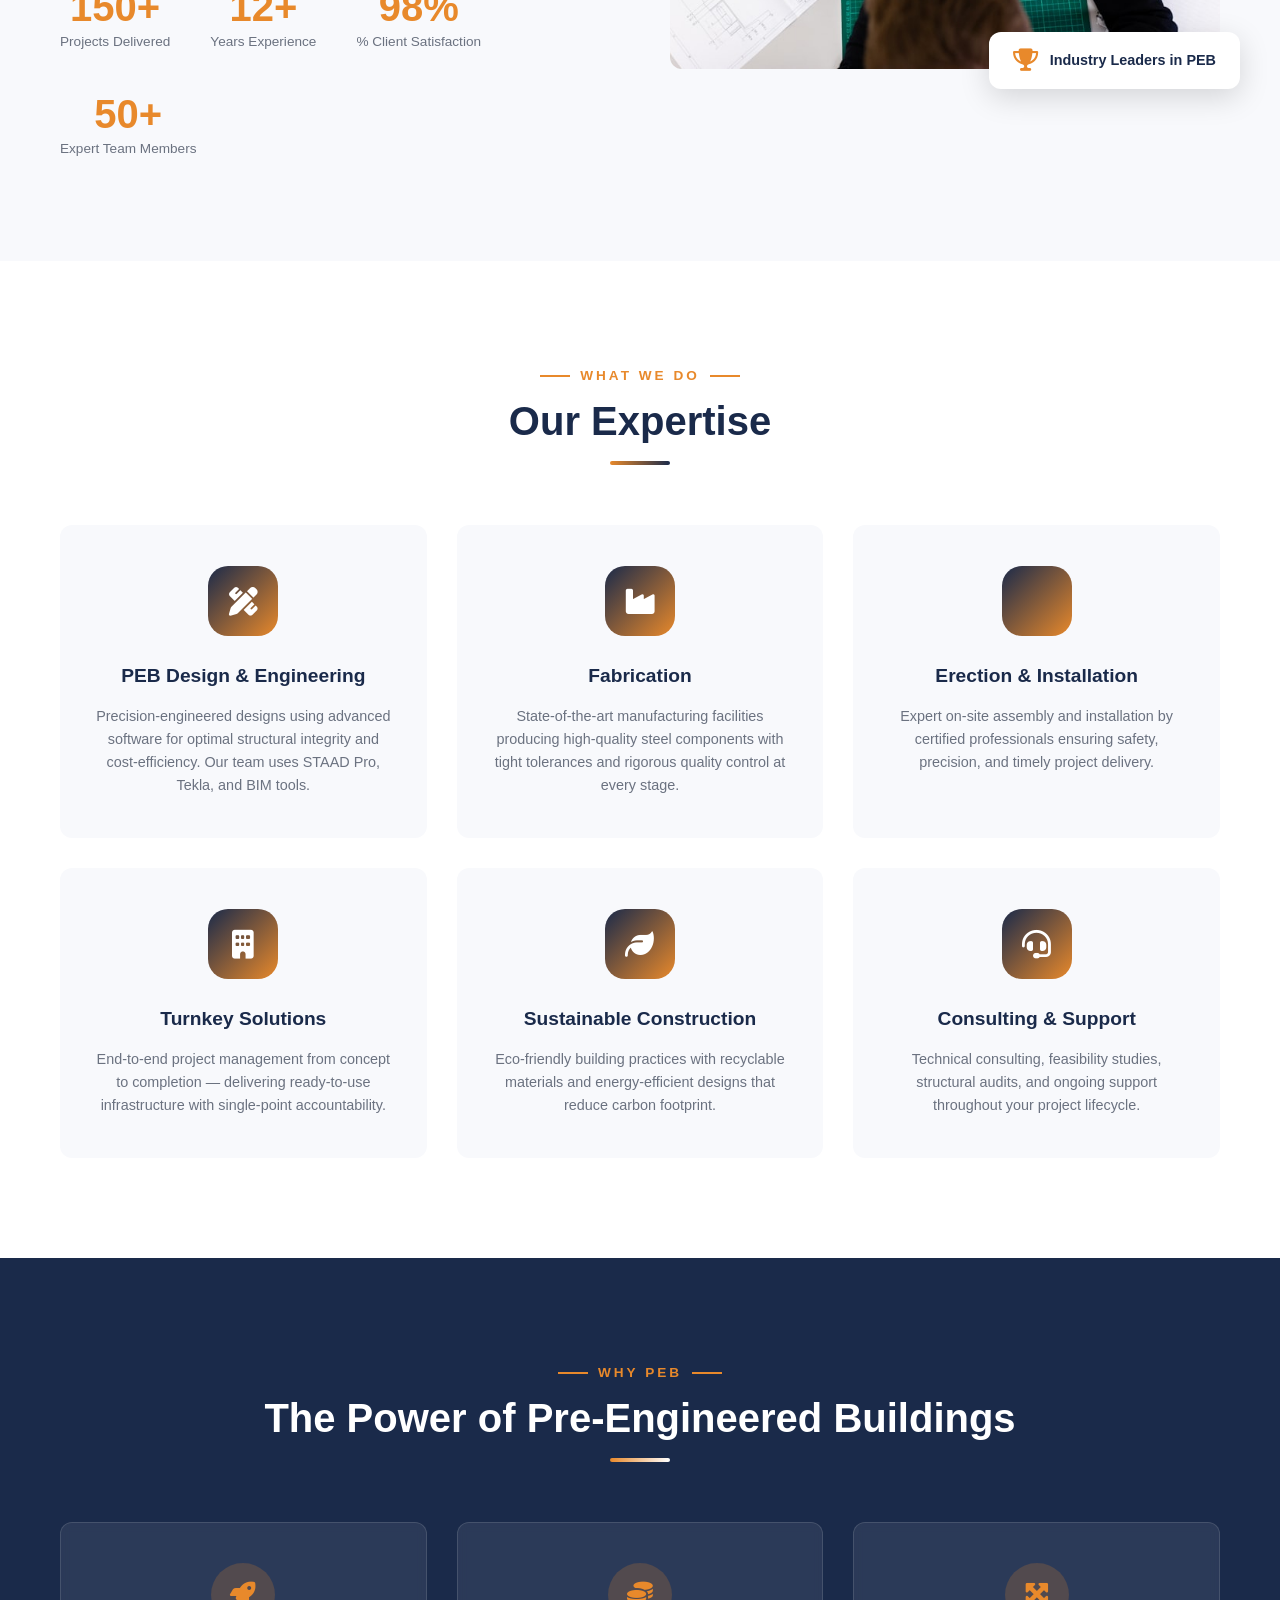
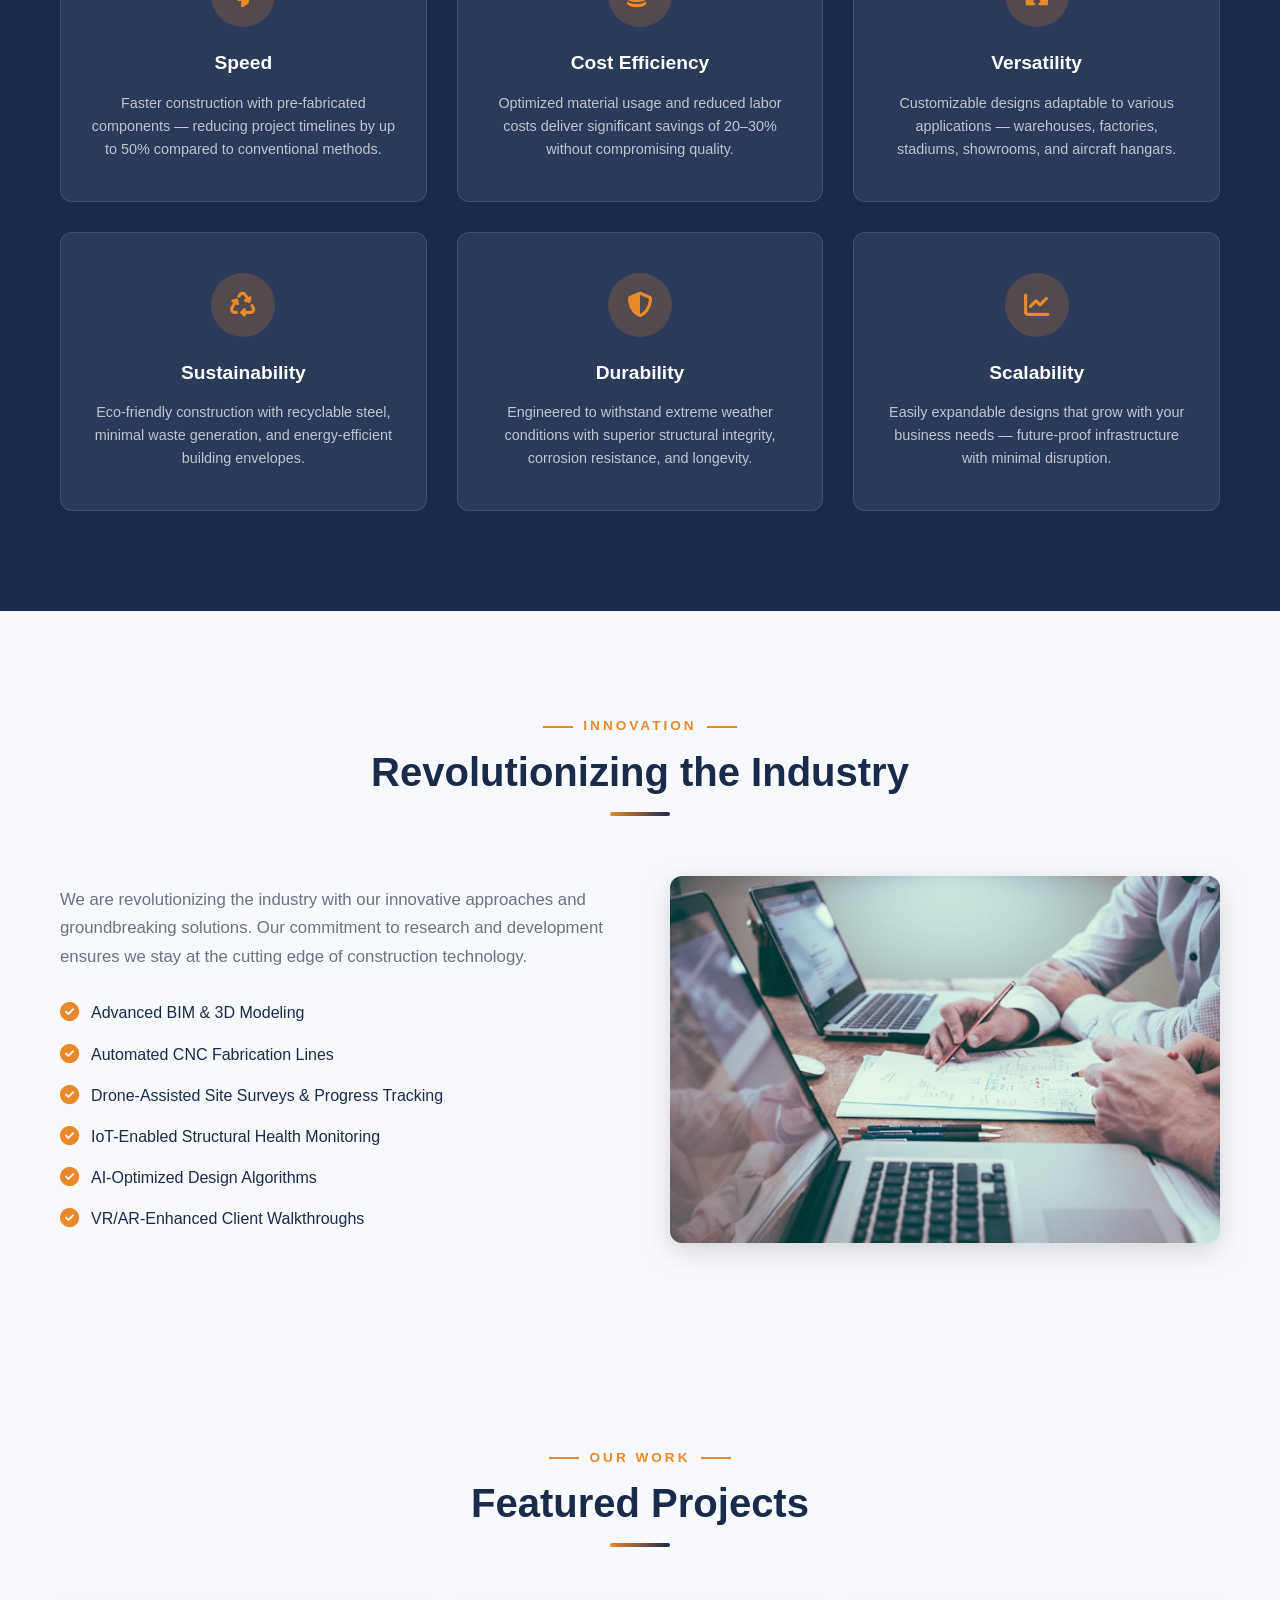
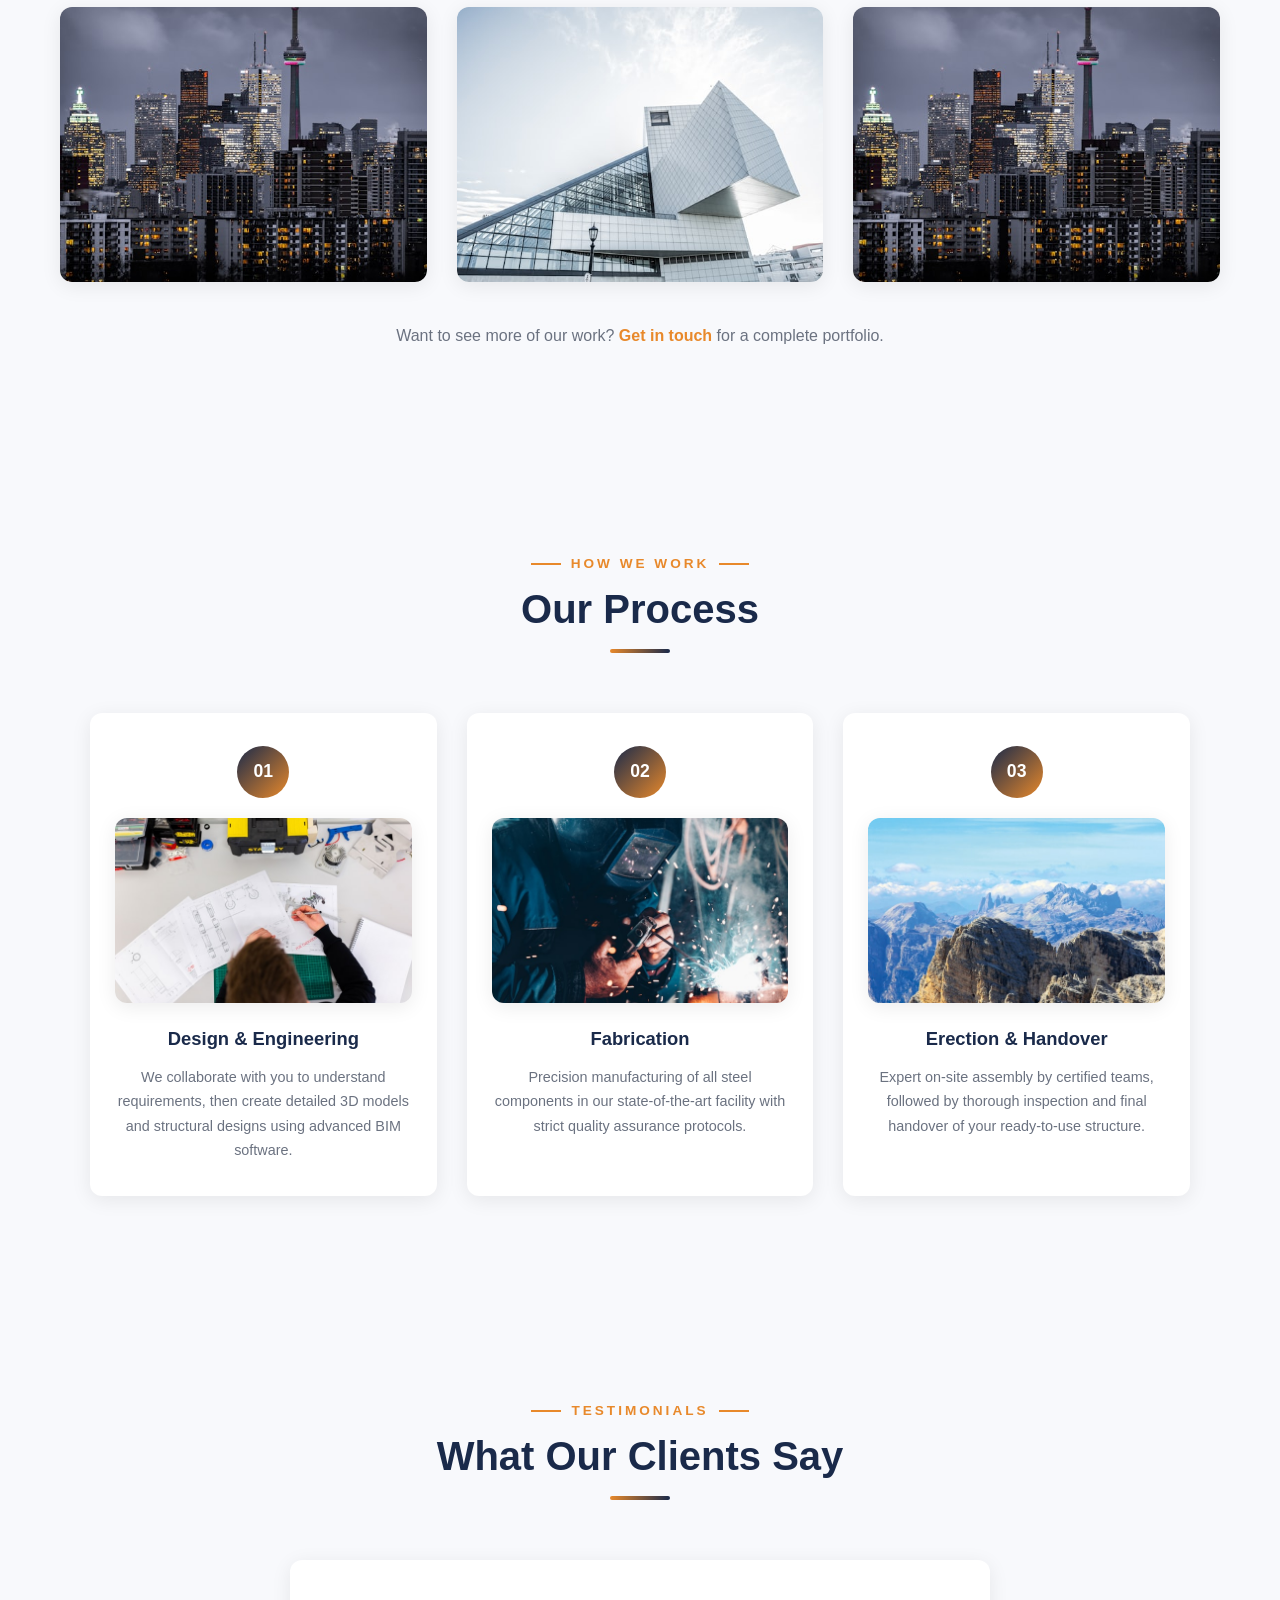
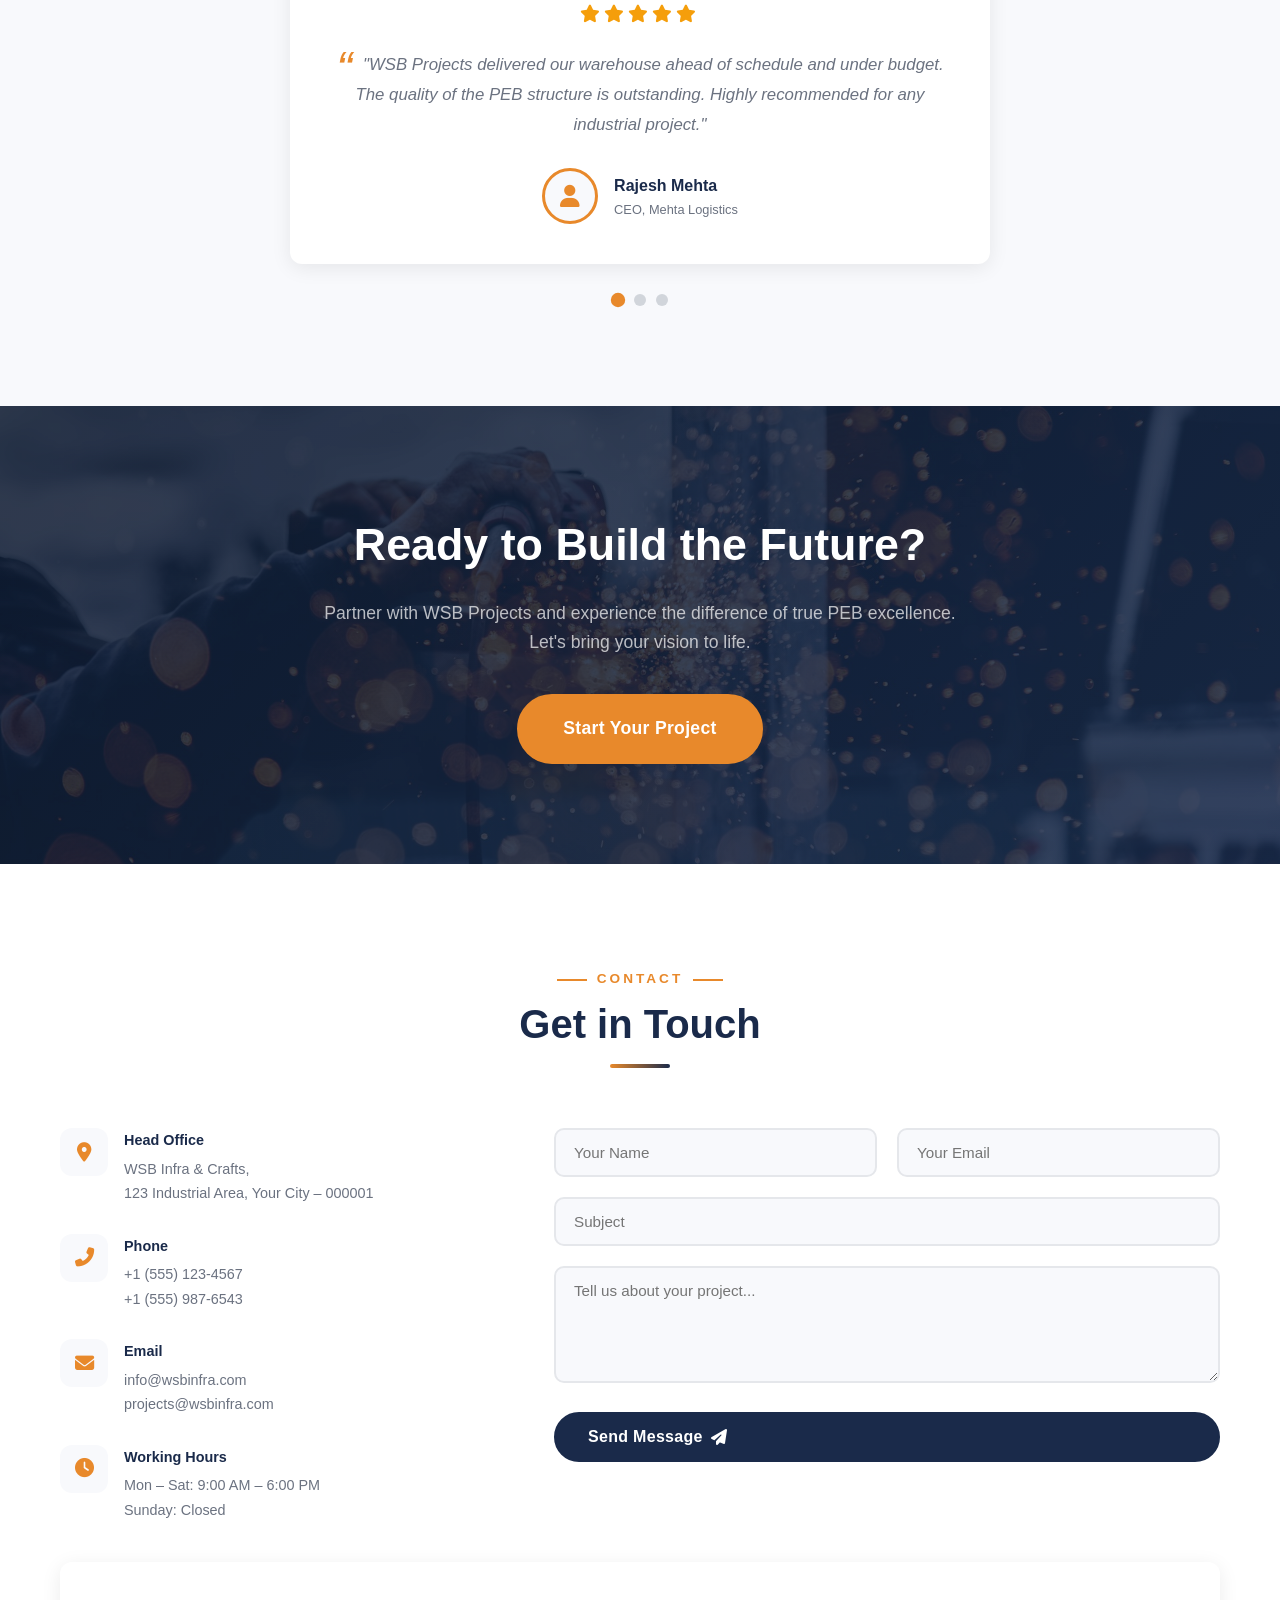
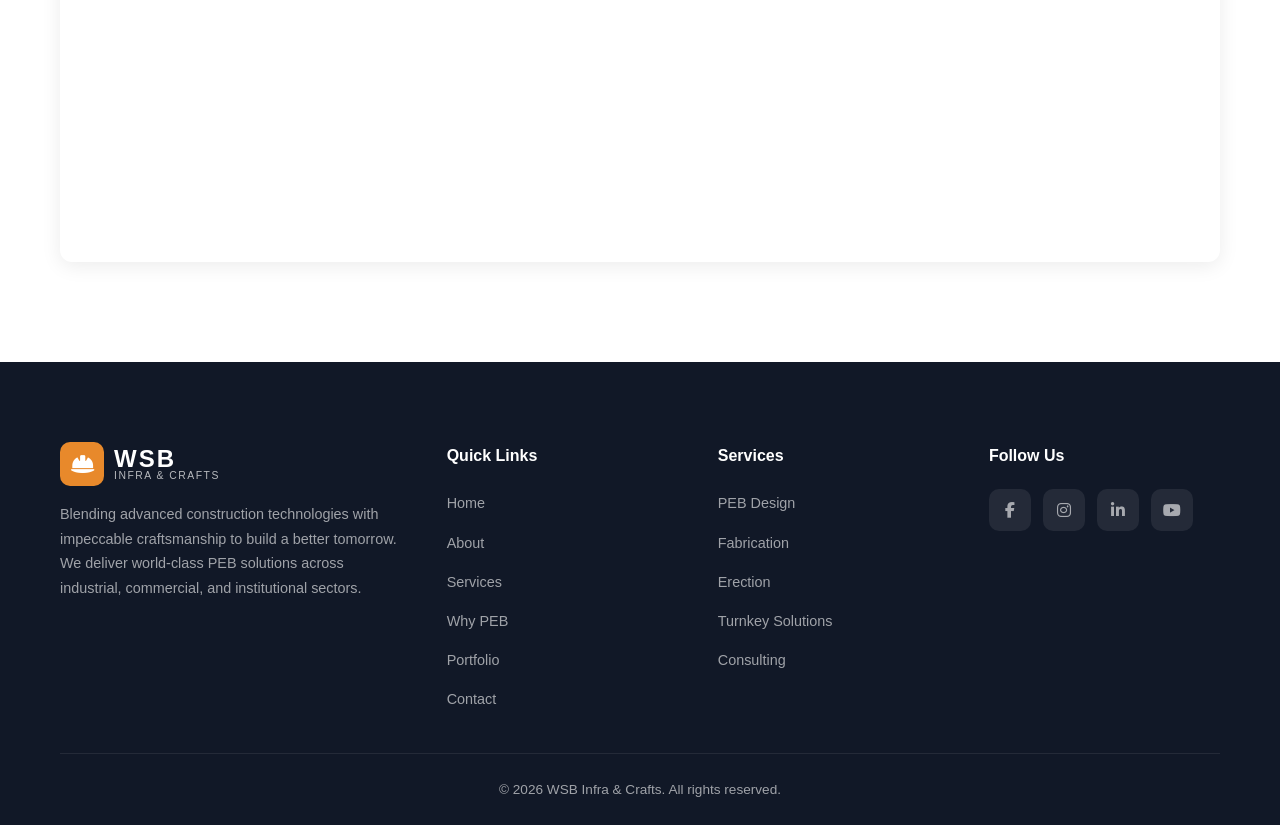
==== commit bdedaac3: "Add images, new sections (Portfolio, Process, Testimonials), fix smooth scroll conflict, add favicon" ====
--- a/index.html
+++ b/index.html
@@ -5,6 +5,7 @@
     <meta name="viewport" content="width=device-width, initial-scale=1.0">
     <meta name="description" content="WSB Infra & Crafts - Pioneering PEB construction technology for a sustainable future. We blend advanced construction technologies with impeccable craftsmanship.">
     <title>WSB Infra & Crafts | Building the Future with PEB Excellence</title>
+    <link rel="icon" type="image/x-icon" href="data:image/svg+xml,<svg xmlns='http://www.w3.org/2000/svg' viewBox='0 0 100 100'><text y='.9em' font-size='90'>🏗️</text></svg>">
     <link rel="stylesheet" href="https://cdnjs.cloudflare.com/ajax/libs/font-awesome/6.5.1/css/all.min.css">
     <link rel="stylesheet" href="css/style.css">
 </head>
@@ -12,8 +13,8 @@
     <!-- ===== NAVBAR ===== -->
     <header class="navbar" id="navbar">
         <div class="container nav-container">
-            <a href="#" class="logo">
-                <span class="logo-icon"><i class="fas fa-hard-hat"></i></span>
+            <a href="#home" class="logo">
+                <span class="logo-icon" aria-hidden="true"><i class="fas fa-hard-hat"></i></span>
                 <div class="logo-text">
                     <span class="logo-title">WSB</span>
                     <span class="logo-subtitle">Infra &amp; Crafts</span>
@@ -503,6 +504,9 @@
                     </button>
                 </form>
             </div>
+            <div class="contact-map animate-up">
+                <iframe src="https://www.google.com/maps/embed?pb=!1m18!1m12!1m3!1d3022.966!2d-73.987!3d40.748!2m3!1f0!2f0!3f0!3m2!1i1024!2i768!4f13.1!3m3!1m2!1s0x0%3A0x0!2zNDDCsDQ0JzUyLjgiTiA3M8KwNTknMTMuMiJX!5e0!3m2!1sen!2sin!4v1" allowfullscreen="" loading="lazy" referrerpolicy="no-referrer-when-downgrade" title="Office Location"></iframe>
+            </div>
         </div>
     </section>
 
@@ -556,7 +560,7 @@
                 </div>
             </div>
             <div class="footer-bottom">
-                <p>&copy; 2025 WSB Infra &amp; Crafts. All rights reserved.</p>
+                <p>&copy; <span id="year"></span> WSB Infra &amp; Crafts. All rights reserved.</p>
             </div>
         </div>
     </footer>
--- a/css/style.css
+++ b/css/style.css
@@ -24,7 +24,6 @@
 }
 
 html {
-    scroll-behavior: smooth;
     scroll-padding-top: 80px;
 }
 
@@ -848,15 +847,6 @@
     z-index: 0;
 }
 
-/* ===== ABOUT IMAGE ===== */
-.about-image {
-    width: 100%;
-    aspect-ratio: 4/3;
-    object-fit: cover;
-    border-radius: var(--radius);
-    display: block;
-}
-
 /* ===== INNOVATION IMAGE ===== */
 .innovation-image {
     width: 100%;
@@ -921,6 +911,13 @@
     opacity: 1;
 }
 
+@media (hover: none) {
+    .portfolio-overlay {
+        opacity: 1;
+        background: linear-gradient(to top, rgba(26, 42, 74, 0.85) 0%, transparent 50%);
+    }
+}
+
 .portfolio-info h3 {
     color: #fff;
     font-size: 1.15rem;
@@ -964,7 +961,7 @@
 
 /* ===== PROCESS ===== */
 .process {
-    background: #fff;
+    background: var(--bg-light);
 }
 
 .process-steps {
@@ -1148,6 +1145,21 @@
     transform: scale(1.2);
 }
 
+/* ===== CONTACT MAP ===== */
+.contact-map {
+    margin-top: 40px;
+    border-radius: var(--radius);
+    overflow: hidden;
+    box-shadow: var(--shadow);
+}
+
+.contact-map iframe {
+    width: 100%;
+    height: 300px;
+    border: 0;
+    display: block;
+}
+
 /* ===== CTA BANNER BACKGROUND ===== */
 .cta-banner-bg {
     position: absolute;
@@ -1161,6 +1173,24 @@
 .cta-banner .container {
     position: relative;
     z-index: 1;
+}
+
+/* ===== KEYBOARD FOCUS ===== */
+:focus-visible {
+    outline: 2px solid var(--accent);
+    outline-offset: 2px;
+}
+
+/* ===== REDUCED MOTION ===== */
+@media (prefers-reduced-motion: reduce) {
+    *, *::before, *::after {
+        animation-duration: 0.01ms !important;
+        animation-iteration-count: 1 !important;
+        transition-duration: 0.01ms !important;
+    }
+    html {
+        scroll-behavior: auto;
+    }
 }
 
 /* ===== ANIMATIONS ===== */
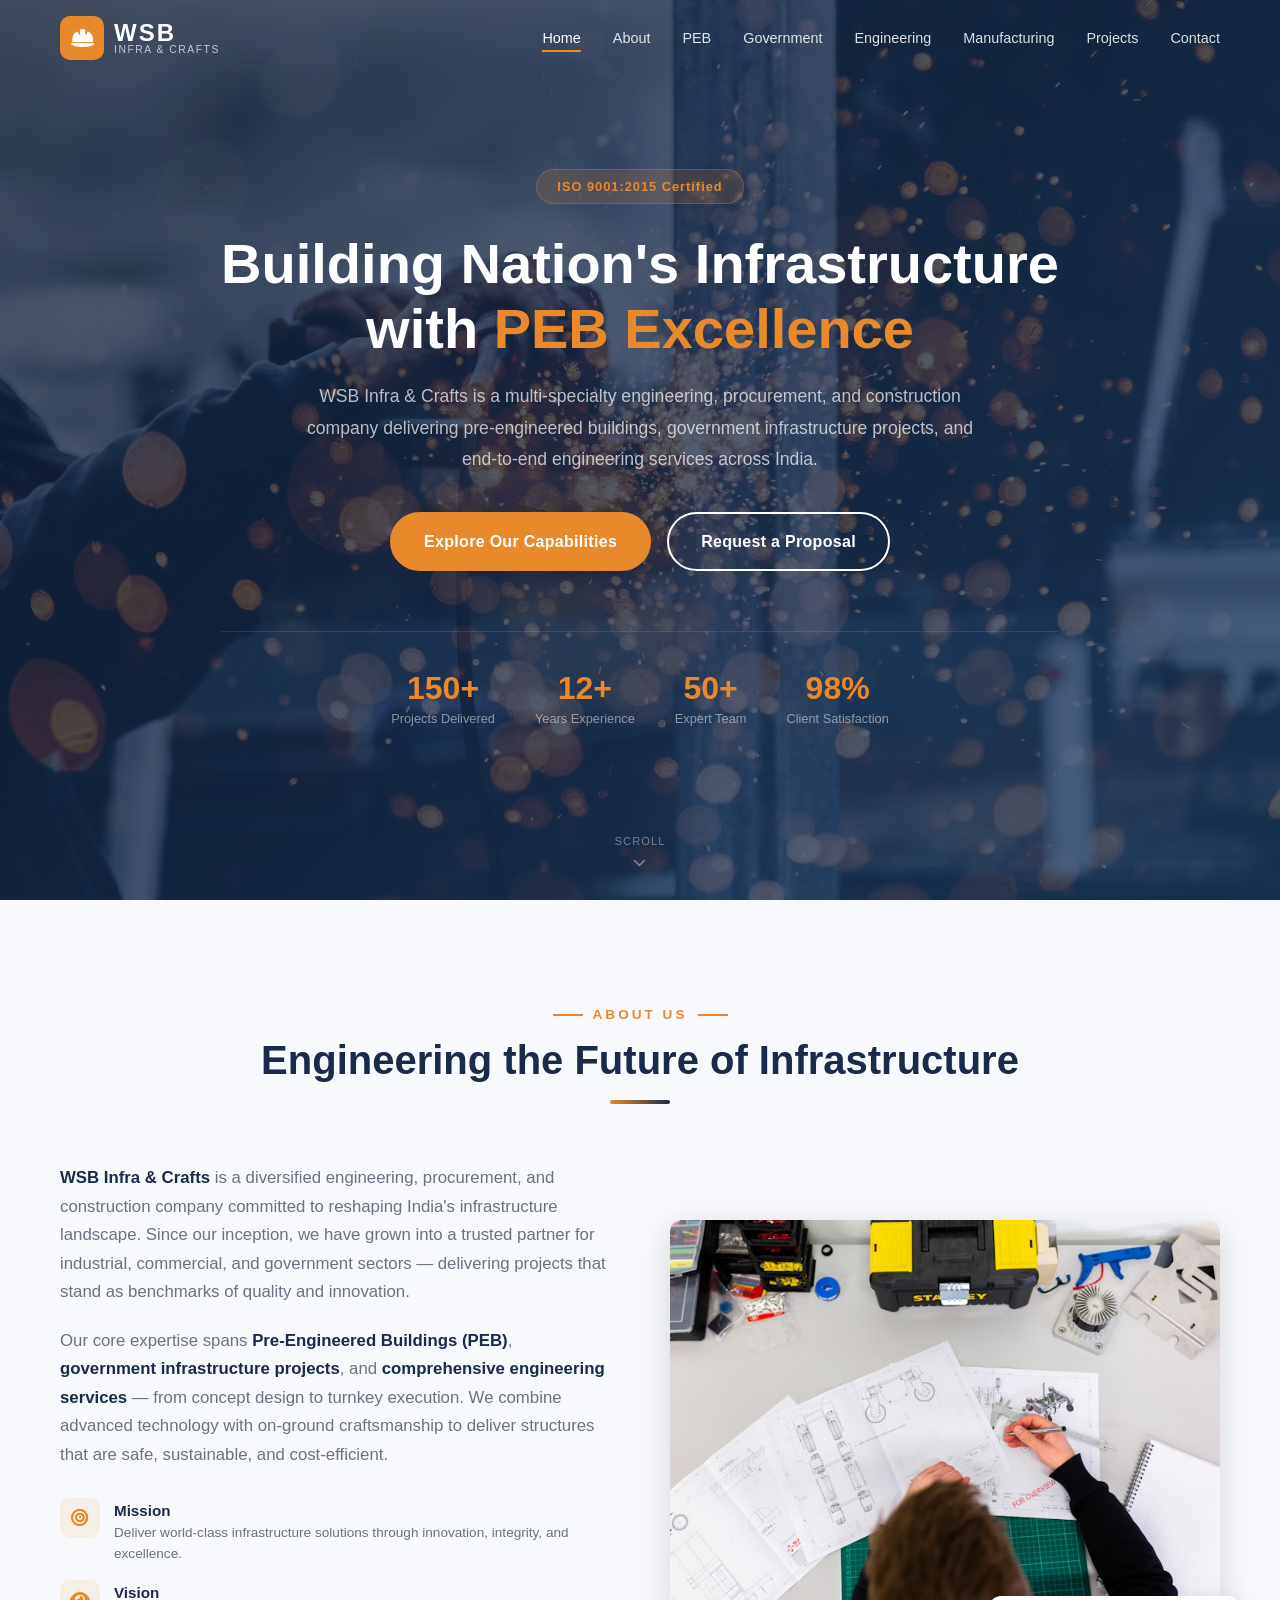
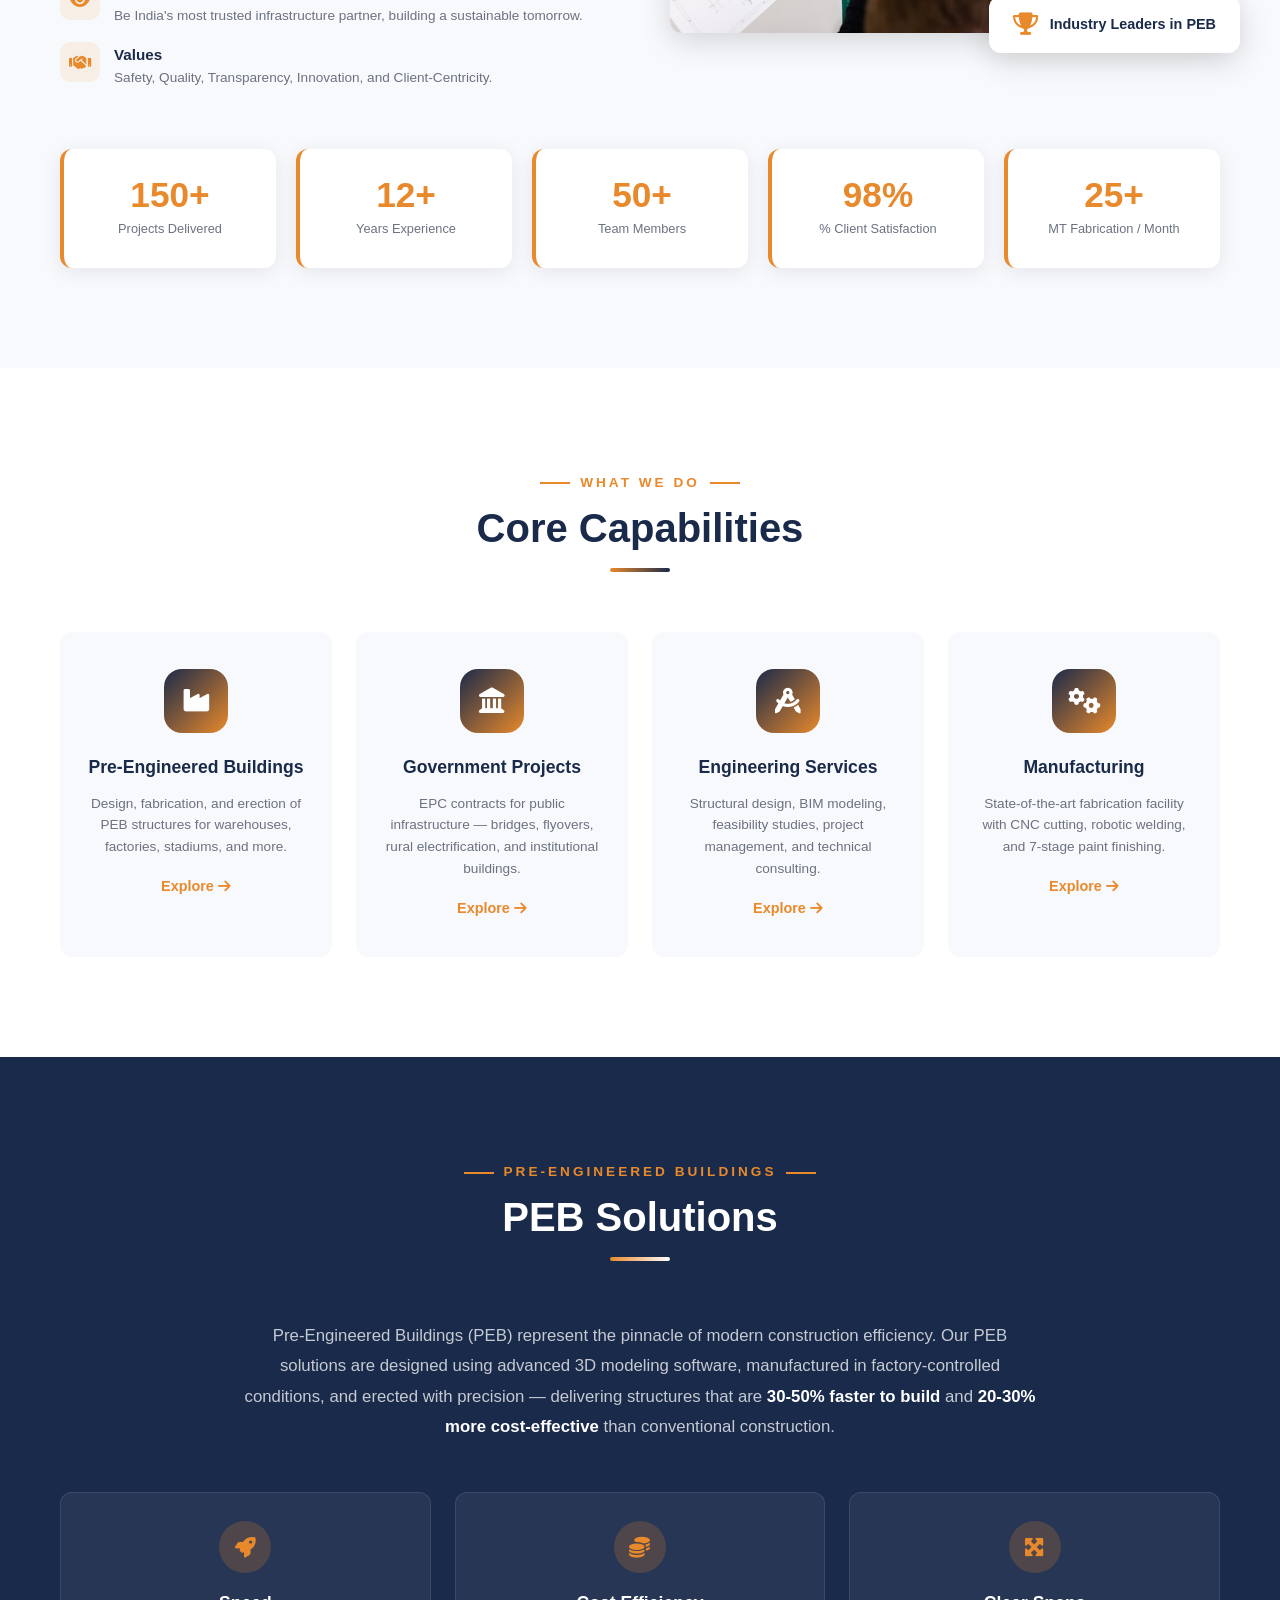
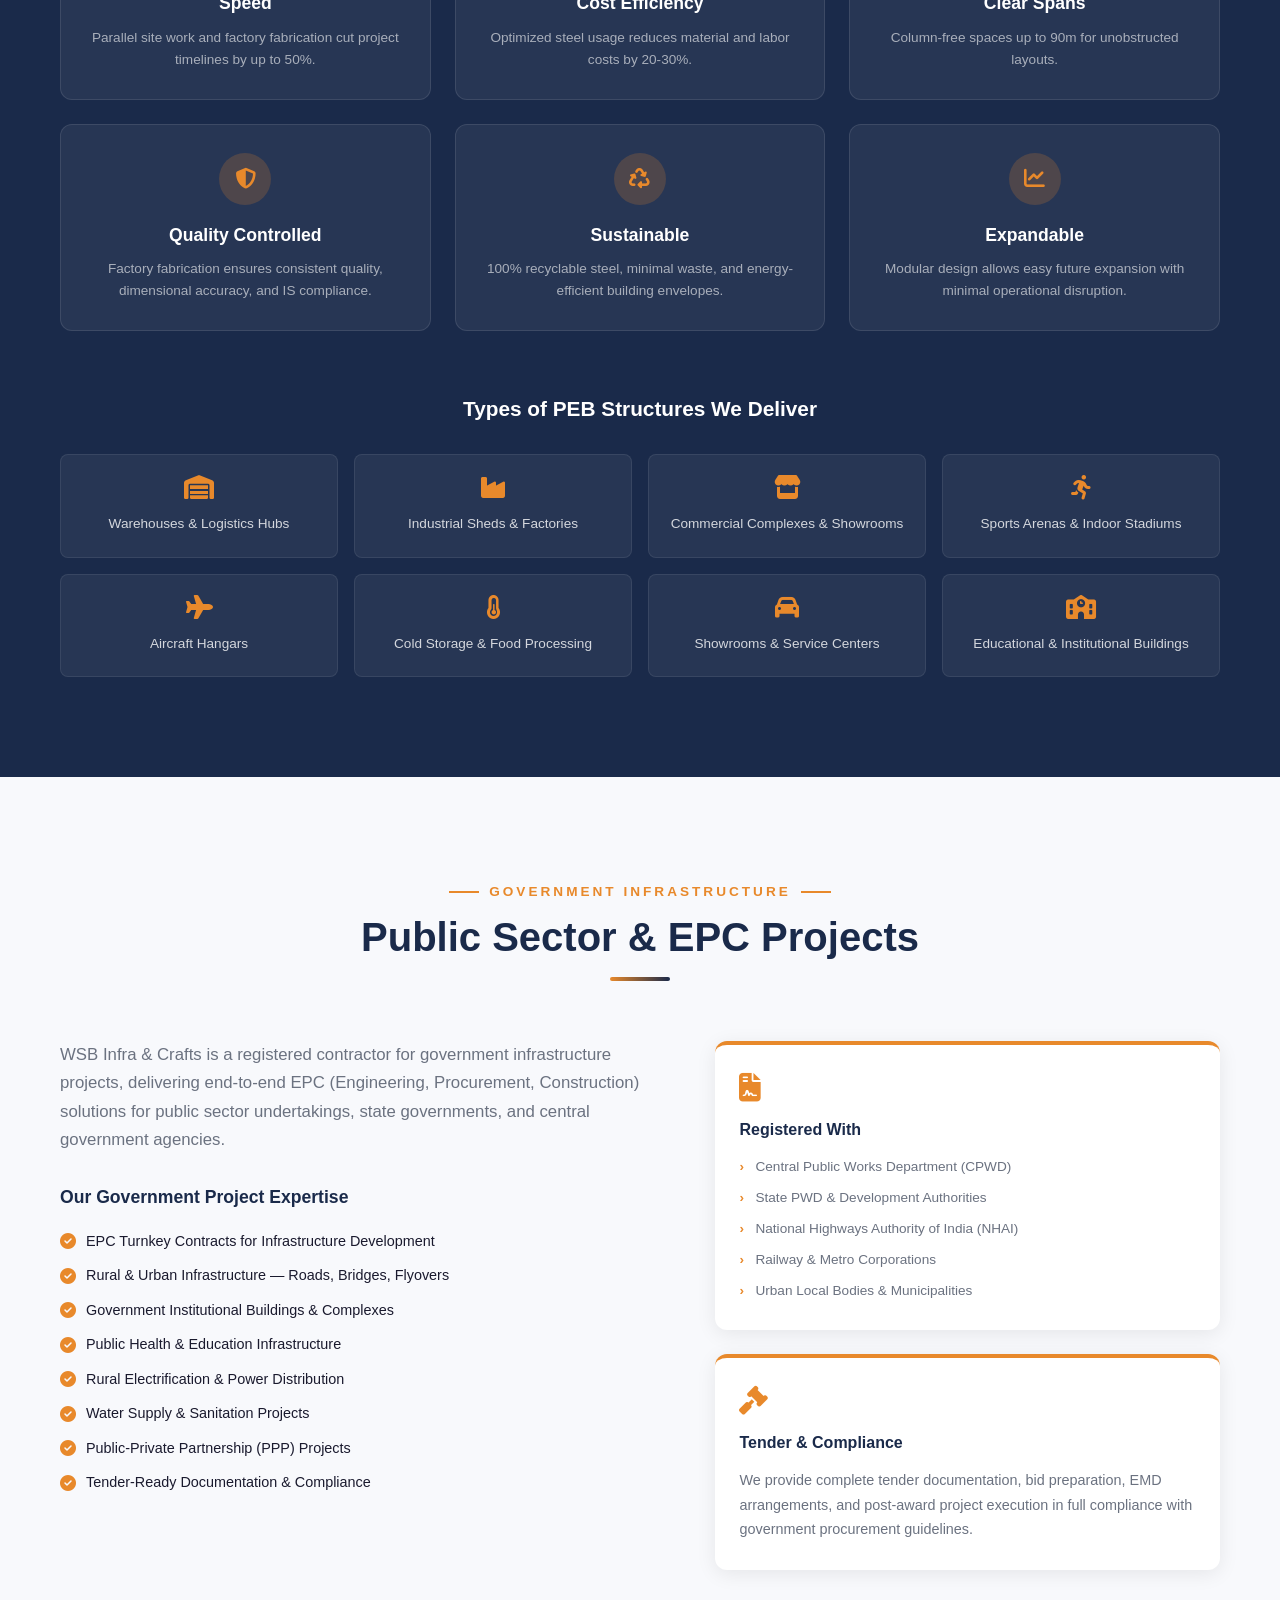
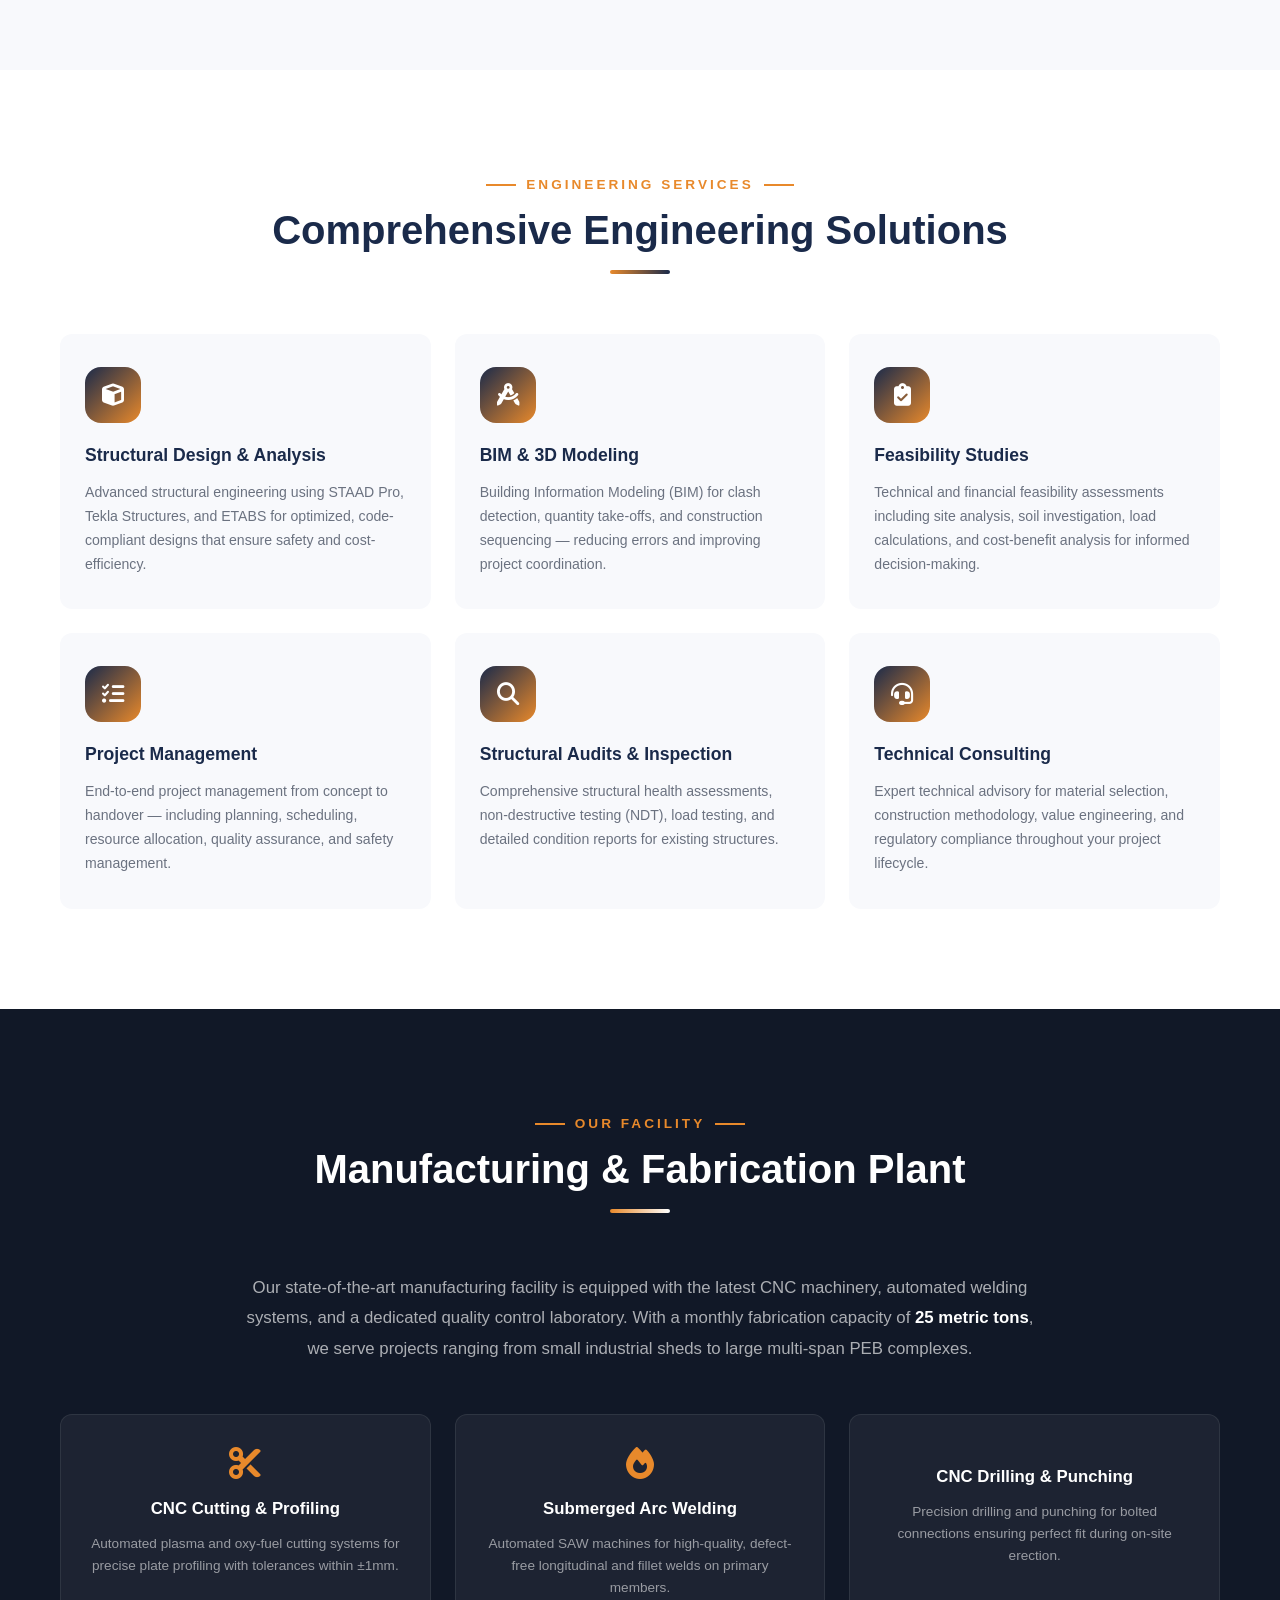
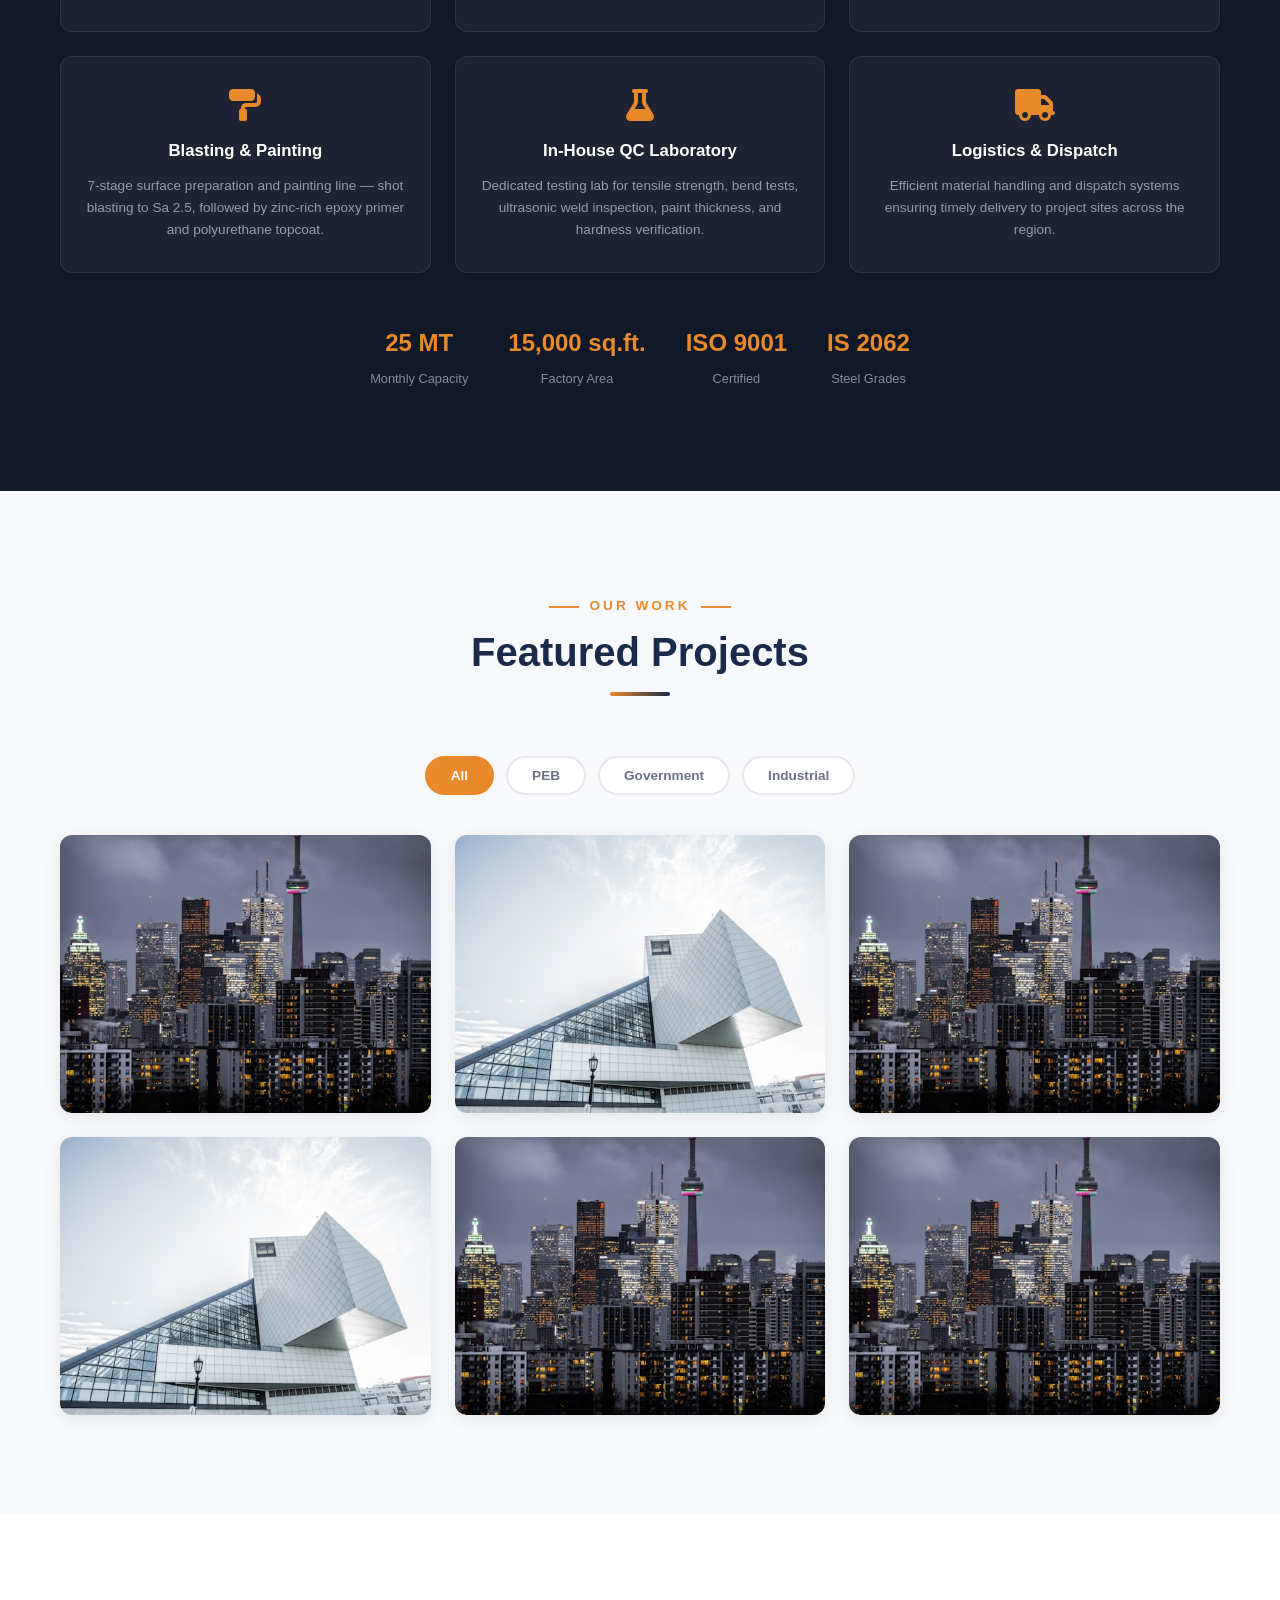
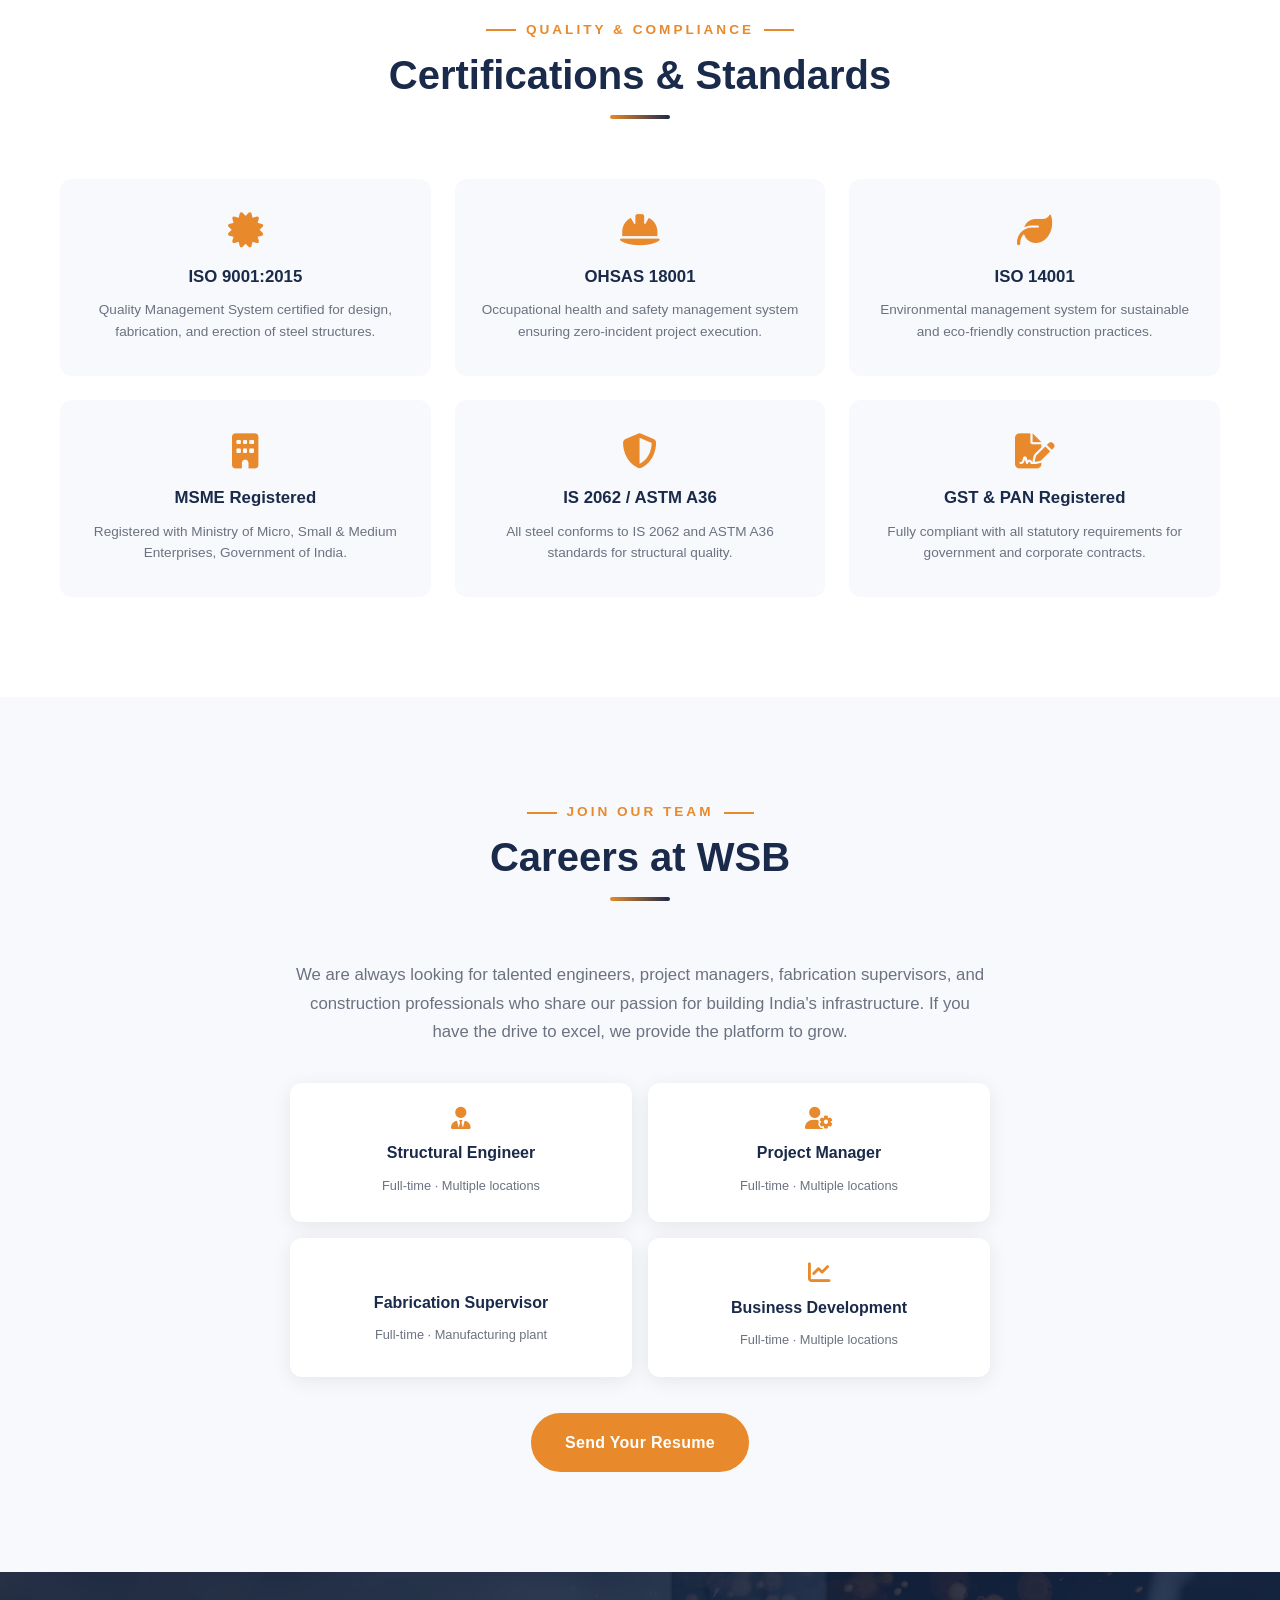
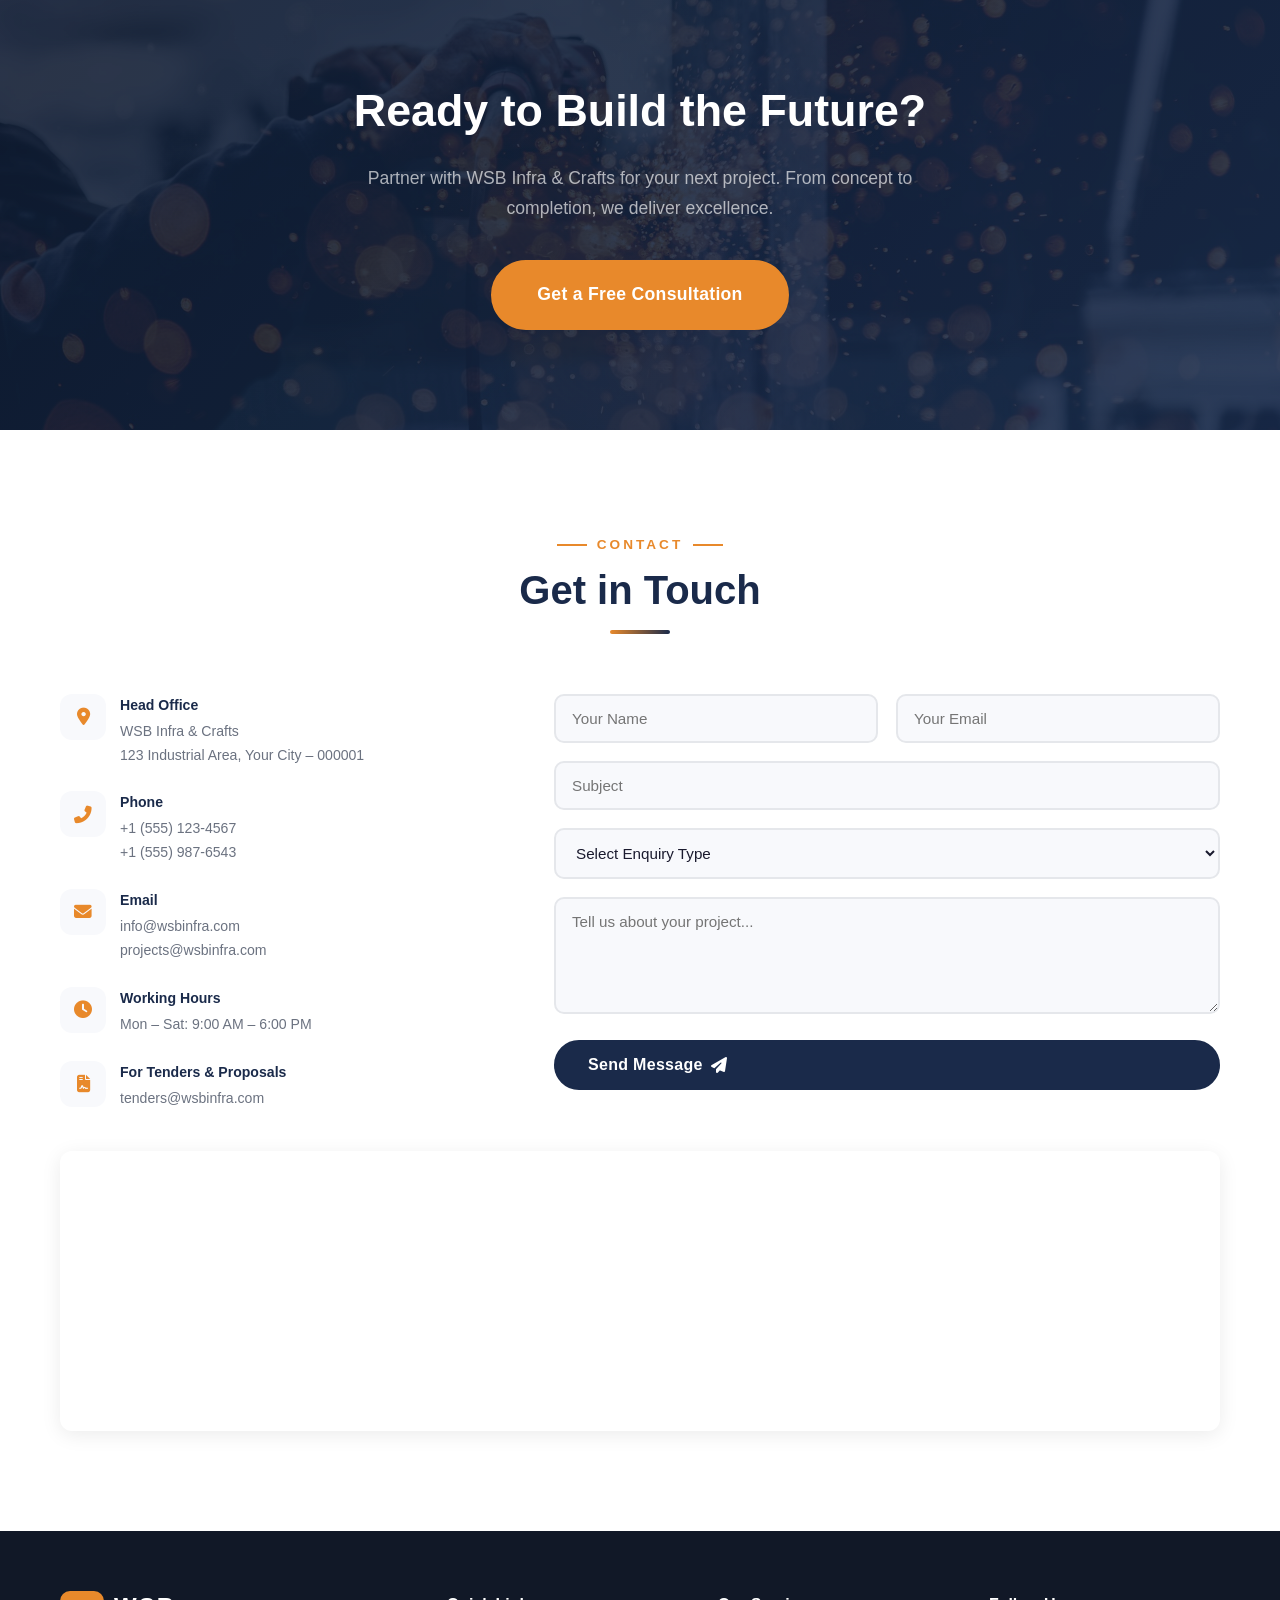
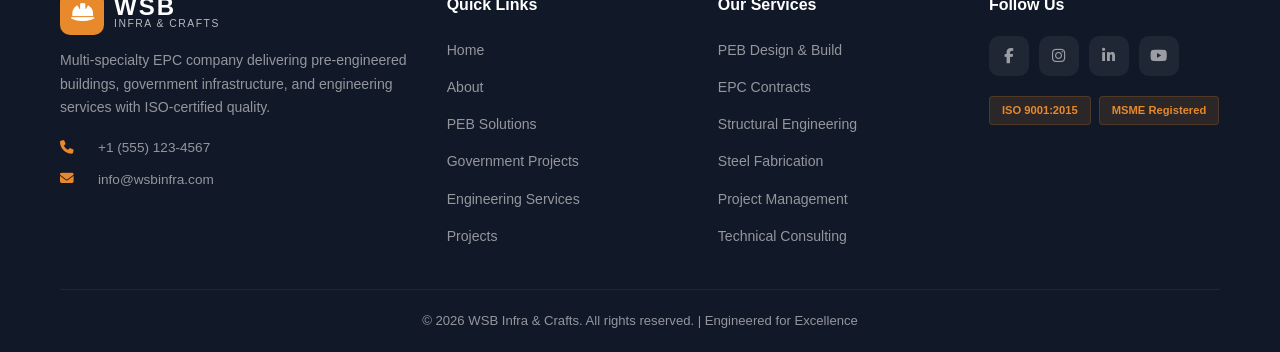
==== commit 482bc402: "Complete site overhaul: add PEB, Government, Engineering, Manufacturing sections; theme-based subdir" ====
--- a/index.html
+++ b/index.html
@@ -3,9 +3,12 @@
 <head>
     <meta charset="UTF-8">
     <meta name="viewport" content="width=device-width, initial-scale=1.0">
-    <meta name="description" content="WSB Infra & Crafts - Pioneering PEB construction technology for a sustainable future. We blend advanced construction technologies with impeccable craftsmanship.">
-    <title>WSB Infra & Crafts | Building the Future with PEB Excellence</title>
-    <link rel="icon" type="image/x-icon" href="data:image/svg+xml,<svg xmlns='http://www.w3.org/2000/svg' viewBox='0 0 100 100'><text y='.9em' font-size='90'>🏗️</text></svg>">
+    <meta name="description" content="WSB Infra & Crafts - Pioneering PEB construction technology, government infrastructure projects, and comprehensive engineering services. ISO-certified manufacturing facility.">
+    <meta name="keywords" content="PEB, pre-engineered buildings, infrastructure, government projects, engineering services, fabrication, EPC contractor">
+    <meta name="author" content="WSB Infra & Crafts">
+    <title>WSB Infra & Crafts | PEB Manufacturing | Government Infrastructure | Engineering Services</title>
+
+    <link rel="icon" type="image/svg+xml" href="data:image/svg+xml,<svg xmlns='http://www.w3.org/2000/svg' viewBox='0 0 100 100'><text y='.9em' font-size='90'>🏗️</text></svg>">
     <link rel="stylesheet" href="https://cdnjs.cloudflare.com/ajax/libs/font-awesome/6.5.1/css/all.min.css">
     <link rel="stylesheet" href="css/style.css">
 </head>
@@ -21,18 +24,17 @@
                 </div>
             </a>
             <button class="hamburger" id="hamburger" aria-label="Toggle navigation">
-                <span></span>
-                <span></span>
-                <span></span>
+                <span></span><span></span><span></span>
             </button>
             <nav class="nav-menu" id="navMenu">
                 <ul class="nav-list">
                     <li><a href="#home" class="nav-link active">Home</a></li>
                     <li><a href="#about" class="nav-link">About</a></li>
-                    <li><a href="#services" class="nav-link">Services</a></li>
-                    <li><a href="#why-peb" class="nav-link">Why PEB</a></li>
-                    <li><a href="#portfolio" class="nav-link">Portfolio</a></li>
-                    <li><a href="#process" class="nav-link">Process</a></li>
+                    <li><a href="#peb" class="nav-link">PEB</a></li>
+                    <li><a href="#government" class="nav-link">Government</a></li>
+                    <li><a href="#engineering" class="nav-link">Engineering</a></li>
+                    <li><a href="#manufacturing" class="nav-link">Manufacturing</a></li>
+                    <li><a href="#projects" class="nav-link">Projects</a></li>
                     <li><a href="#contact" class="nav-link">Contact</a></li>
                 </ul>
             </nav>
@@ -44,17 +46,25 @@
         <div class="hero-overlay" style="background-image: url('images/hero-bg.jpg');"></div>
         <div class="hero-bg-gradient"></div>
         <div class="container hero-content">
+            <span class="hero-badge">ISO 9001:2015 Certified</span>
             <h1 class="hero-title animate-up">
-                Building the Future<br>
+                Building Nation's Infrastructure<br>
                 with <span class="text-accent">PEB Excellence</span>
             </h1>
             <p class="hero-subtitle animate-up">
-                We blend advanced construction technologies with impeccable craftsmanship
-                to deliver sustainable, efficient, and revolutionary building solutions.
+                WSB Infra &amp; Crafts is a multi-specialty engineering, procurement, and construction company delivering 
+                pre-engineered buildings, government infrastructure projects, and end-to-end engineering services 
+                across India.
             </p>
             <div class="hero-buttons animate-up">
-                <a href="#services" class="btn btn-primary">Explore Services</a>
-                <a href="#contact" class="btn btn-outline">Get in Touch</a>
+                <a href="#peb" class="btn btn-primary">Explore Our Capabilities</a>
+                <a href="#contact" class="btn btn-outline">Request a Proposal</a>
+            </div>
+            <div class="hero-stats">
+                <div class="hero-stat"><span class="hero-stat-num">150+</span><span class="hero-stat-label">Projects Delivered</span></div>
+                <div class="hero-stat"><span class="hero-stat-num">12+</span><span class="hero-stat-label">Years Experience</span></div>
+                <div class="hero-stat"><span class="hero-stat-num">50+</span><span class="hero-stat-label">Expert Team</span></div>
+                <div class="hero-stat"><span class="hero-stat-num">98%</span><span class="hero-stat-label">Client Satisfaction</span></div>
             </div>
         </div>
         <div class="hero-scroll-indicator">
@@ -68,43 +78,35 @@
         <div class="container">
             <div class="section-header">
                 <span class="section-tag">About Us</span>
-                <h2 class="section-title">Crafting Tomorrow's Infrastructure Today</h2>
+                <h2 class="section-title">Engineering the Future of Infrastructure</h2>
                 <div class="section-divider"></div>
             </div>
             <div class="about-grid">
                 <div class="about-content animate-left">
                     <p class="about-text">
-                        At <strong>WSB Projects</strong>, we blend advanced construction technologies
-                        with impeccable craftsmanship to build the future. We understand that the
-                        world is evolving, and so are the needs of modern construction projects.
+                        <strong>WSB Infra &amp; Crafts</strong> is a diversified engineering, procurement, and construction 
+                        company committed to reshaping India's infrastructure landscape. Since our inception, we have 
+                        grown into a trusted partner for industrial, commercial, and government sectors — delivering 
+                        projects that stand as benchmarks of quality and innovation.
                     </p>
                     <p class="about-text">
-                        Today's construction projects demand more than conventional methods can offer.
-                        That's why we have embraced the power of <strong>PEB construction technology</strong>,
-                        setting new benchmarks for speed, efficiency, versatility, and sustainability.
+                        Our core expertise spans <strong>Pre-Engineered Buildings (PEB)</strong>, 
+                        <strong>government infrastructure projects</strong>, and <strong>comprehensive engineering services</strong> — 
+                        from concept design to turnkey execution. We combine advanced technology with on-ground 
+                        craftsmanship to deliver structures that are safe, sustainable, and cost-efficient.
                     </p>
-                    <p class="about-text">
-                        From concept to completion, our team of experienced engineers, architects, and
-                        project managers works closely with clients to deliver infrastructure that stands
-                        the test of time. We serve industrial, commercial, and institutional sectors across
-                        the region with tailored PEB solutions.
-                    </p>
-                    <div class="about-stats">
-                        <div class="stat">
-                            <span class="stat-number" data-count="150">0</span>
-                            <span class="stat-label">Projects Delivered</span>
-                        </div>
-                        <div class="stat">
-                            <span class="stat-number" data-count="12">0</span>
-                            <span class="stat-label">Years Experience</span>
-                        </div>
-                        <div class="stat">
-                            <span class="stat-number" data-count="98">0</span>
-                            <span class="stat-label">% Client Satisfaction</span>
-                        </div>
-                        <div class="stat">
-                            <span class="stat-number" data-count="50">0</span>
-                            <span class="stat-label">Expert Team Members</span>
+                    <div class="about-values">
+                        <div class="value-item">
+                            <i class="fas fa-bullseye"></i>
+                            <div><strong>Mission</strong><p>Deliver world-class infrastructure solutions through innovation, integrity, and excellence.</p></div>
+                        </div>
+                        <div class="value-item">
+                            <i class="fas fa-eye"></i>
+                            <div><strong>Vision</strong><p>Be India's most trusted infrastructure partner, building a sustainable tomorrow.</p></div>
+                        </div>
+                        <div class="value-item">
+                            <i class="fas fa-handshake"></i>
+                            <div><strong>Values</strong><p>Safety, Quality, Transparency, Innovation, and Client-Centricity.</p></div>
                         </div>
                     </div>
                 </div>
@@ -116,331 +118,448 @@
                     </div>
                 </div>
             </div>
-        </div>
-    </section>
-
-    <!-- ===== SERVICES ===== -->
-    <section class="section services" id="services">
+            <div class="about-stats-row">
+                <div class="stat-card">
+                    <span class="stat-number" data-count="150">0</span>
+                    <span class="stat-label">Projects Delivered</span>
+                </div>
+                <div class="stat-card">
+                    <span class="stat-number" data-count="12">0</span>
+                    <span class="stat-label">Years Experience</span>
+                </div>
+                <div class="stat-card">
+                    <span class="stat-number" data-count="50">0</span>
+                    <span class="stat-label">Team Members</span>
+                </div>
+                <div class="stat-card">
+                    <span class="stat-number" data-count="98">0</span>
+                    <span class="stat-label">% Client Satisfaction</span>
+                </div>
+                <div class="stat-card">
+                    <span class="stat-number" data-count="25">0</span>
+                    <span class="stat-label">MT Fabrication / Month</span>
+                </div>
+            </div>
+        </div>
+    </section>
+
+    <!-- ===== CORE CAPABILITIES OVERVIEW ===== -->
+    <section class="section capabilities" id="capabilities">
         <div class="container">
             <div class="section-header">
                 <span class="section-tag">What We Do</span>
-                <h2 class="section-title">Our Expertise</h2>
-                <div class="section-divider"></div>
-            </div>
-            <div class="services-grid">
-                <div class="service-card animate-up">
-                    <div class="service-icon">
-                        <i class="fas fa-pencil-ruler"></i>
-                    </div>
-                    <h3 class="service-title">PEB Design &amp; Engineering</h3>
-                    <p class="service-desc">
-                        Precision-engineered designs using advanced software for optimal structural
-                        integrity and cost-efficiency. Our team uses STAAD Pro, Tekla, and BIM tools.
-                    </p>
-                </div>
-                <div class="service-card animate-up">
-                    <div class="service-icon">
-                        <i class="fas fa-industry"></i>
-                    </div>
-                    <h3 class="service-title">Fabrication</h3>
-                    <p class="service-desc">
-                        State-of-the-art manufacturing facilities producing high-quality steel
-                        components with tight tolerances and rigorous quality control at every stage.
-                    </p>
-                </div>
-                <div class="service-card animate-up">
-                    <div class="service-icon">
-                        <i class="fas fa-crane"></i>
-                    </div>
-                    <h3 class="service-title">Erection &amp; Installation</h3>
-                    <p class="service-desc">
-                        Expert on-site assembly and installation by certified professionals
-                        ensuring safety, precision, and timely project delivery.
-                    </p>
-                </div>
-                <div class="service-card animate-up">
-                    <div class="service-icon">
-                        <i class="fas fa-building"></i>
-                    </div>
-                    <h3 class="service-title">Turnkey Solutions</h3>
-                    <p class="service-desc">
-                        End-to-end project management from concept to completion —
-                        delivering ready-to-use infrastructure with single-point accountability.
-                    </p>
-                </div>
-                <div class="service-card animate-up">
-                    <div class="service-icon">
-                        <i class="fas fa-leaf"></i>
-                    </div>
-                    <h3 class="service-title">Sustainable Construction</h3>
-                    <p class="service-desc">
-                        Eco-friendly building practices with recyclable materials and
-                        energy-efficient designs that reduce carbon footprint.
-                    </p>
-                </div>
-                <div class="service-card animate-up">
-                    <div class="service-icon">
-                        <i class="fas fa-headset"></i>
-                    </div>
-                    <h3 class="service-title">Consulting &amp; Support</h3>
-                    <p class="service-desc">
-                        Technical consulting, feasibility studies, structural audits, and ongoing
-                        support throughout your project lifecycle.
-                    </p>
-                </div>
-            </div>
-        </div>
-    </section>
-
-    <!-- ===== WHY PEB ===== -->
-    <section class="section why-peb" id="why-peb">
-        <div class="container">
-            <div class="section-header">
-                <span class="section-tag">Why PEB</span>
-                <h2 class="section-title">The Power of Pre-Engineered Buildings</h2>
-                <div class="section-divider"></div>
-            </div>
-            <div class="peb-grid">
-                <div class="peb-card animate-up">
-                    <div class="peb-icon-wrapper">
-                        <i class="fas fa-rocket"></i>
-                    </div>
-                    <h3>Speed</h3>
-                    <p>Faster construction with pre-fabricated components — reducing project timelines by up to 50% compared to conventional methods.</p>
-                </div>
-                <div class="peb-card animate-up">
-                    <div class="peb-icon-wrapper">
-                        <i class="fas fa-coins"></i>
-                    </div>
-                    <h3>Cost Efficiency</h3>
-                    <p>Optimized material usage and reduced labor costs deliver significant savings of 20–30% without compromising quality.</p>
-                </div>
-                <div class="peb-card animate-up">
-                    <div class="peb-icon-wrapper">
-                        <i class="fas fa-expand-arrows-alt"></i>
-                    </div>
-                    <h3>Versatility</h3>
-                    <p>Customizable designs adaptable to various applications — warehouses, factories, stadiums, showrooms, and aircraft hangars.</p>
-                </div>
-                <div class="peb-card animate-up">
-                    <div class="peb-icon-wrapper">
-                        <i class="fas fa-recycle"></i>
-                    </div>
-                    <h3>Sustainability</h3>
-                    <p>Eco-friendly construction with recyclable steel, minimal waste generation, and energy-efficient building envelopes.</p>
-                </div>
-                <div class="peb-card animate-up">
-                    <div class="peb-icon-wrapper">
-                        <i class="fas fa-shield-alt"></i>
-                    </div>
-                    <h3>Durability</h3>
-                    <p>Engineered to withstand extreme weather conditions with superior structural integrity, corrosion resistance, and longevity.</p>
-                </div>
-                <div class="peb-card animate-up">
-                    <div class="peb-icon-wrapper">
-                        <i class="fas fa-chart-line"></i>
-                    </div>
-                    <h3>Scalability</h3>
-                    <p>Easily expandable designs that grow with your business needs — future-proof infrastructure with minimal disruption.</p>
-                </div>
-            </div>
-        </div>
-    </section>
-
-    <!-- ===== INNOVATION / TECHNOLOGY ===== -->
-    <section class="section innovation" id="innovation">
-        <div class="container">
-            <div class="section-header">
-                <span class="section-tag">Innovation</span>
-                <h2 class="section-title">Revolutionizing the Industry</h2>
-                <div class="section-divider"></div>
-            </div>
-            <div class="innovation-content">
-                <div class="innovation-text animate-left">
-                    <p>
-                        We are revolutionizing the industry with our innovative approaches and
-                        groundbreaking solutions. Our commitment to research and development
-                        ensures we stay at the cutting edge of construction technology.
-                    </p>
-                    <ul class="innovation-list">
-                        <li><i class="fas fa-check-circle"></i> Advanced BIM &amp; 3D Modeling</li>
-                        <li><i class="fas fa-check-circle"></i> Automated CNC Fabrication Lines</li>
-                        <li><i class="fas fa-check-circle"></i> Drone-Assisted Site Surveys &amp; Progress Tracking</li>
-                        <li><i class="fas fa-check-circle"></i> IoT-Enabled Structural Health Monitoring</li>
-                        <li><i class="fas fa-check-circle"></i> AI-Optimized Design Algorithms</li>
-                        <li><i class="fas fa-check-circle"></i> VR/AR-Enhanced Client Walkthroughs</li>
-                    </ul>
-                </div>
-                <div class="innovation-visual animate-right">
-                    <img src="images/innovation.jpg" alt="Construction Technology Innovation" class="innovation-image">
-                </div>
-            </div>
-        </div>
-    </section>
-
-    <!-- ===== PORTFOLIO / PROJECTS ===== -->
-    <section class="section portfolio" id="portfolio">
+                <h2 class="section-title">Core Capabilities</h2>
+                <div class="section-divider"></div>
+            </div>
+            <div class="caps-grid">
+                <a href="#peb" class="cap-card animate-up">
+                    <div class="cap-icon"><i class="fas fa-industry"></i></div>
+                    <h3>Pre-Engineered Buildings</h3>
+                    <p>Design, fabrication, and erection of PEB structures for warehouses, factories, stadiums, and more.</p>
+                    <span class="cap-link">Explore <i class="fas fa-arrow-right"></i></span>
+                </a>
+                <a href="#government" class="cap-card animate-up">
+                    <div class="cap-icon"><i class="fas fa-landmark"></i></div>
+                    <h3>Government Projects</h3>
+                    <p>EPC contracts for public infrastructure — bridges, flyovers, rural electrification, and institutional buildings.</p>
+                    <span class="cap-link">Explore <i class="fas fa-arrow-right"></i></span>
+                </a>
+                <a href="#engineering" class="cap-card animate-up">
+                    <div class="cap-icon"><i class="fas fa-drafting-compass"></i></div>
+                    <h3>Engineering Services</h3>
+                    <p>Structural design, BIM modeling, feasibility studies, project management, and technical consulting.</p>
+                    <span class="cap-link">Explore <i class="fas fa-arrow-right"></i></span>
+                </a>
+                <a href="#manufacturing" class="cap-card animate-up">
+                    <div class="cap-icon"><i class="fas fa-cogs"></i></div>
+                    <h3>Manufacturing</h3>
+                    <p>State-of-the-art fabrication facility with CNC cutting, robotic welding, and 7-stage paint finishing.</p>
+                    <span class="cap-link">Explore <i class="fas fa-arrow-right"></i></span>
+                </a>
+            </div>
+        </div>
+    </section>
+
+    <!-- ===== PEB SOLUTIONS ===== -->
+    <section class="section theme-peb" id="peb">
+        <div class="container">
+            <div class="section-header">
+                <span class="section-tag">Pre-Engineered Buildings</span>
+                <h2 class="section-title">PEB Solutions</h2>
+                <div class="section-divider"></div>
+            </div>
+            <div class="peb-intro">
+                <p>Pre-Engineered Buildings (PEB) represent the pinnacle of modern construction efficiency. Our PEB solutions are designed using advanced 3D modeling software, manufactured in factory-controlled conditions, and erected with precision — delivering structures that are <strong>30-50% faster to build</strong> and <strong>20-30% more cost-effective</strong> than conventional construction.</p>
+            </div>
+            <div class="peb-benefits-grid">
+                <div class="benefit-card animate-up">
+                    <div class="benefit-icon"><i class="fas fa-rocket"></i></div>
+                    <h4>Speed</h4>
+                    <p>Parallel site work and factory fabrication cut project timelines by up to 50%.</p>
+                </div>
+                <div class="benefit-card animate-up">
+                    <div class="benefit-icon"><i class="fas fa-coins"></i></div>
+                    <h4>Cost Efficiency</h4>
+                    <p>Optimized steel usage reduces material and labor costs by 20-30%.</p>
+                </div>
+                <div class="benefit-card animate-up">
+                    <div class="benefit-icon"><i class="fas fa-expand-arrows-alt"></i></div>
+                    <h4>Clear Spans</h4>
+                    <p>Column-free spaces up to 90m for unobstructed layouts.</p>
+                </div>
+                <div class="benefit-card animate-up">
+                    <div class="benefit-icon"><i class="fas fa-shield-alt"></i></div>
+                    <h4>Quality Controlled</h4>
+                    <p>Factory fabrication ensures consistent quality, dimensional accuracy, and IS compliance.</p>
+                </div>
+                <div class="benefit-card animate-up">
+                    <div class="benefit-icon"><i class="fas fa-recycle"></i></div>
+                    <h4>Sustainable</h4>
+                    <p>100% recyclable steel, minimal waste, and energy-efficient building envelopes.</p>
+                </div>
+                <div class="benefit-card animate-up">
+                    <div class="benefit-icon"><i class="fas fa-chart-line"></i></div>
+                    <h4>Expandable</h4>
+                    <p>Modular design allows easy future expansion with minimal operational disruption.</p>
+                </div>
+            </div>
+            <div class="peb-types">
+                <h3 class="peb-subtitle">Types of PEB Structures We Deliver</h3>
+                <div class="peb-types-grid">
+                    <div class="peb-type-item"><i class="fas fa-warehouse"></i><span>Warehouses &amp; Logistics Hubs</span></div>
+                    <div class="peb-type-item"><i class="fas fa-industry"></i><span>Industrial Sheds &amp; Factories</span></div>
+                    <div class="peb-type-item"><i class="fas fa-store"></i><span>Commercial Complexes &amp; Showrooms</span></div>
+                    <div class="peb-type-item"><i class="fas fa-running"></i><span>Sports Arenas &amp; Indoor Stadiums</span></div>
+                    <div class="peb-type-item"><i class="fas fa-plane"></i><span>Aircraft Hangars</span></div>
+                    <div class="peb-type-item"><i class="fas fa-thermometer-half"></i><span>Cold Storage &amp; Food Processing</span></div>
+                    <div class="peb-type-item"><i class="fas fa-car"></i><span>Showrooms &amp; Service Centers</span></div>
+                    <div class="peb-type-item"><i class="fas fa-school"></i><span>Educational &amp; Institutional Buildings</span></div>
+                </div>
+            </div>
+        </div>
+    </section>
+
+    <!-- ===== GOVERNMENT PROJECTS ===== -->
+    <section class="section theme-government" id="government">
+        <div class="container">
+            <div class="section-header">
+                <span class="section-tag">Government Infrastructure</span>
+                <h2 class="section-title">Public Sector &amp; EPC Projects</h2>
+                <div class="section-divider"></div>
+            </div>
+            <div class="gov-content">
+                <div class="gov-text animate-left">
+                    <p>WSB Infra &amp; Crafts is a registered contractor for government infrastructure projects, delivering end-to-end EPC (Engineering, Procurement, Construction) solutions for public sector undertakings, state governments, and central government agencies.</p>
+                    <div class="gov-capabilities">
+                        <h4>Our Government Project Expertise</h4>
+                        <ul>
+                            <li><i class="fas fa-check-circle"></i> EPC Turnkey Contracts for Infrastructure Development</li>
+                            <li><i class="fas fa-check-circle"></i> Rural &amp; Urban Infrastructure — Roads, Bridges, Flyovers</li>
+                            <li><i class="fas fa-check-circle"></i> Government Institutional Buildings &amp; Complexes</li>
+                            <li><i class="fas fa-check-circle"></i> Public Health &amp; Education Infrastructure</li>
+                            <li><i class="fas fa-check-circle"></i> Rural Electrification &amp; Power Distribution</li>
+                            <li><i class="fas fa-check-circle"></i> Water Supply &amp; Sanitation Projects</li>
+                            <li><i class="fas fa-check-circle"></i> Public-Private Partnership (PPP) Projects</li>
+                            <li><i class="fas fa-check-circle"></i> Tender-Ready Documentation &amp; Compliance</li>
+                        </ul>
+                    </div>
+                </div>
+                <div class="gov-right animate-right">
+                    <div class="gov-card">
+                        <i class="fas fa-file-contract"></i>
+                        <h4>Registered With</h4>
+                        <ul>
+                            <li>Central Public Works Department (CPWD)</li>
+                            <li>State PWD &amp; Development Authorities</li>
+                            <li>National Highways Authority of India (NHAI)</li>
+                            <li>Railway &amp; Metro Corporations</li>
+                            <li>Urban Local Bodies &amp; Municipalities</li>
+                        </ul>
+                    </div>
+                    <div class="gov-card">
+                        <i class="fas fa-gavel"></i>
+                        <h4>Tender &amp; Compliance</h4>
+                        <p>We provide complete tender documentation, bid preparation, EMD arrangements, and post-award project execution in full compliance with government procurement guidelines.</p>
+                    </div>
+                </div>
+            </div>
+        </div>
+    </section>
+
+    <!-- ===== ENGINEERING SERVICES ===== -->
+    <section class="section theme-engineering" id="engineering">
+        <div class="container">
+            <div class="section-header">
+                <span class="section-tag">Engineering Services</span>
+                <h2 class="section-title">Comprehensive Engineering Solutions</h2>
+                <div class="section-divider"></div>
+            </div>
+            <div class="eng-grid">
+                <div class="eng-card animate-up">
+                    <div class="eng-card-icon"><i class="fas fa-cube"></i></div>
+                    <h3>Structural Design &amp; Analysis</h3>
+                    <p>Advanced structural engineering using STAAD Pro, Tekla Structures, and ETABS for optimized, code-compliant designs that ensure safety and cost-efficiency.</p>
+                </div>
+                <div class="eng-card animate-up">
+                    <div class="eng-card-icon"><i class="fas fa-drafting-compass"></i></div>
+                    <h3>BIM &amp; 3D Modeling</h3>
+                    <p>Building Information Modeling (BIM) for clash detection, quantity take-offs, and construction sequencing — reducing errors and improving project coordination.</p>
+                </div>
+                <div class="eng-card animate-up">
+                    <div class="eng-card-icon"><i class="fas fa-clipboard-check"></i></div>
+                    <h3>Feasibility Studies</h3>
+                    <p>Technical and financial feasibility assessments including site analysis, soil investigation, load calculations, and cost-benefit analysis for informed decision-making.</p>
+                </div>
+                <div class="eng-card animate-up">
+                    <div class="eng-card-icon"><i class="fas fa-tasks"></i></div>
+                    <h3>Project Management</h3>
+                    <p>End-to-end project management from concept to handover — including planning, scheduling, resource allocation, quality assurance, and safety management.</p>
+                </div>
+                <div class="eng-card animate-up">
+                    <div class="eng-card-icon"><i class="fas fa-search"></i></div>
+                    <h3>Structural Audits &amp; Inspection</h3>
+                    <p>Comprehensive structural health assessments, non-destructive testing (NDT), load testing, and detailed condition reports for existing structures.</p>
+                </div>
+                <div class="eng-card animate-up">
+                    <div class="eng-card-icon"><i class="fas fa-headset"></i></div>
+                    <h3>Technical Consulting</h3>
+                    <p>Expert technical advisory for material selection, construction methodology, value engineering, and regulatory compliance throughout your project lifecycle.</p>
+                </div>
+            </div>
+        </div>
+    </section>
+
+    <!-- ===== MANUFACTURING FACILITY ===== -->
+    <section class="section theme-manufacturing" id="manufacturing">
+        <div class="container">
+            <div class="section-header">
+                <span class="section-tag">Our Facility</span>
+                <h2 class="section-title">Manufacturing &amp; Fabrication Plant</h2>
+                <div class="section-divider"></div>
+            </div>
+            <div class="mfg-intro">
+                <p>Our state-of-the-art manufacturing facility is equipped with the latest CNC machinery, automated welding systems, and a dedicated quality control laboratory. With a monthly fabrication capacity of <strong>25 metric tons</strong>, we serve projects ranging from small industrial sheds to large multi-span PEB complexes.</p>
+            </div>
+            <div class="mfg-grid">
+                <div class="mfg-card animate-up">
+                    <i class="fas fa-cut"></i>
+                    <h4>CNC Cutting &amp; Profiling</h4>
+                    <p>Automated plasma and oxy-fuel cutting systems for precise plate profiling with tolerances within ±1mm.</p>
+                </div>
+                <div class="mfg-card animate-up">
+                    <i class="fas fa-fire"></i>
+                    <h4>Submerged Arc Welding</h4>
+                    <p>Automated SAW machines for high-quality, defect-free longitudinal and fillet welds on primary members.</p>
+                </div>
+                <div class="mfg-card animate-up">
+                    <i class="fas fa-drill"></i>
+                    <h4>CNC Drilling &amp; Punching</h4>
+                    <p>Precision drilling and punching for bolted connections ensuring perfect fit during on-site erection.</p>
+                </div>
+                <div class="mfg-card animate-up">
+                    <i class="fas fa-paint-roller"></i>
+                    <h4>Blasting &amp; Painting</h4>
+                    <p>7-stage surface preparation and painting line — shot blasting to Sa 2.5, followed by zinc-rich epoxy primer and polyurethane topcoat.</p>
+                </div>
+                <div class="mfg-card animate-up">
+                    <i class="fas fa-flask"></i>
+                    <h4>In-House QC Laboratory</h4>
+                    <p>Dedicated testing lab for tensile strength, bend tests, ultrasonic weld inspection, paint thickness, and hardness verification.</p>
+                </div>
+                <div class="mfg-card animate-up">
+                    <i class="fas fa-truck"></i>
+                    <h4>Logistics &amp; Dispatch</h4>
+                    <p>Efficient material handling and dispatch systems ensuring timely delivery to project sites across the region.</p>
+                </div>
+            </div>
+            <div class="mfg-stats">
+                <div class="mfg-stat"><strong>25 MT</strong> <span>Monthly Capacity</span></div>
+                <div class="mfg-stat"><strong>15,000 sq.ft.</strong> <span>Factory Area</span></div>
+                <div class="mfg-stat"><strong>ISO 9001</strong> <span>Certified</span></div>
+                <div class="mfg-stat"><strong>IS 2062</strong> <span>Steel Grades</span></div>
+            </div>
+        </div>
+    </section>
+
+    <!-- ===== PROJECTS PORTFOLIO ===== -->
+    <section class="section portfolio" id="projects">
         <div class="container">
             <div class="section-header">
                 <span class="section-tag">Our Work</span>
                 <h2 class="section-title">Featured Projects</h2>
                 <div class="section-divider"></div>
             </div>
-            <div class="portfolio-grid">
-                <div class="portfolio-card animate-up">
+            <div class="portfolio-filters" id="portfolioFilters">
+                <button class="filter-btn active" data-filter="all">All</button>
+                <button class="filter-btn" data-filter="peb">PEB</button>
+                <button class="filter-btn" data-filter="government">Government</button>
+                <button class="filter-btn" data-filter="industrial">Industrial</button>
+            </div>
+            <div class="portfolio-grid" id="portfolioGrid">
+                <div class="portfolio-card" data-category="peb industrial">
                     <div class="portfolio-image">
-                        <img src="images/portfolio-1.jpg" alt="Industrial Warehouse Project">
+                        <img src="images/portfolio-1.jpg" alt="Industrial Warehouse" loading="lazy">
                         <div class="portfolio-overlay">
                             <div class="portfolio-info">
                                 <h3>Industrial Warehouse</h3>
-                                <p>50,000 sq ft PEB warehouse with 12m clear height</p>
+                                <p>50,000 sq.ft. PEB warehouse with 12m clear height — completed in 60 days</p>
+                                <span class="portfolio-tag">PEB</span>
+                            </div>
+                        </div>
+                    </div>
+                </div>
+                <div class="portfolio-card" data-category="government industrial">
+                    <div class="portfolio-image">
+                        <img src="images/portfolio-2.jpg" alt="Government Commercial Complex" loading="lazy">
+                        <div class="portfolio-overlay">
+                            <div class="portfolio-info">
+                                <h3>Government Commercial Complex</h3>
+                                <p>Multi-story PEB structure with modern facade for state development authority</p>
+                                <span class="portfolio-tag">Government</span>
+                            </div>
+                        </div>
+                    </div>
+                </div>
+                <div class="portfolio-card" data-category="peb industrial">
+                    <div class="portfolio-image">
+                        <img src="images/portfolio-3.jpg" alt="Sports Arena" loading="lazy">
+                        <div class="portfolio-overlay">
+                            <div class="portfolio-info">
+                                <h3>Multi-Purpose Sports Arena</h3>
+                                <p>Clear-span PEB roof covering 25,000 sq.ft. — seating capacity 2,000</p>
+                                <span class="portfolio-tag">PEB</span>
+                            </div>
+                        </div>
+                    </div>
+                </div>
+                <div class="portfolio-card" data-category="government">
+                    <div class="portfolio-image">
+                        <img src="images/portfolio-2.jpg" alt="Rural School Project" loading="lazy">
+                        <div class="portfolio-overlay">
+                            <div class="portfolio-info">
+                                <h3>Rural School Infrastructure</h3>
+                                <p>Design &amp; build of 10 government school buildings under state education program</p>
+                                <span class="portfolio-tag">Government</span>
+                            </div>
+                        </div>
+                    </div>
+                </div>
+                <div class="portfolio-card" data-category="industrial">
+                    <div class="portfolio-image">
+                        <img src="images/portfolio-1.jpg" alt="Manufacturing Plant" loading="lazy">
+                        <div class="portfolio-overlay">
+                            <div class="portfolio-info">
+                                <h3>Manufacturing Plant</h3>
+                                <p>Complete turnkey PEB solution for an automotive components manufacturer</p>
                                 <span class="portfolio-tag">Industrial</span>
                             </div>
                         </div>
                     </div>
                 </div>
-                <div class="portfolio-card animate-up">
+                <div class="portfolio-card" data-category="government industrial">
                     <div class="portfolio-image">
-                        <img src="images/portfolio-2.jpg" alt="Commercial Complex Project">
+                        <img src="images/portfolio-3.jpg" alt="Community Health Center" loading="lazy">
                         <div class="portfolio-overlay">
                             <div class="portfolio-info">
-                                <h3>Commercial Complex</h3>
-                                <p>Multi-story PEB structure with modern facade</p>
-                                <span class="portfolio-tag">Commercial</span>
+                                <h3>Community Health Center</h3>
+                                <p>Pre-fabricated medical facility with 50-bed capacity for rural healthcare</p>
+                                <span class="portfolio-tag">Government</span>
                             </div>
                         </div>
                     </div>
                 </div>
-                <div class="portfolio-card animate-up">
-                    <div class="portfolio-image">
-                        <img src="images/portfolio-3.jpg" alt="Sports Arena Project">
-                        <div class="portfolio-overlay">
-                            <div class="portfolio-info">
-                                <h3>Sports Arena</h3>
-                                <p>Clear-span PEB roof covering 25,000 sq ft</p>
-                                <span class="portfolio-tag">Institutional</span>
-                            </div>
-                        </div>
-                    </div>
-                </div>
-            </div>
-            <div class="portfolio-cta">
-                <p>Want to see more of our work? <a href="#contact">Get in touch</a> for a complete portfolio.</p>
-            </div>
-        </div>
-    </section>
-
-    <!-- ===== PROCESS / HOW WE WORK ===== -->
-    <section class="section process" id="process">
-        <div class="container">
-            <div class="section-header">
-                <span class="section-tag">How We Work</span>
-                <h2 class="section-title">Our Process</h2>
-                <div class="section-divider"></div>
-            </div>
-            <div class="process-steps">
-                <div class="process-step animate-up">
-                    <div class="step-card">
-                        <div class="step-number">01</div>
-                        <img src="images/process-design.jpg" alt="Design Phase" class="step-image">
-                        <h3>Design &amp; Engineering</h3>
-                        <p>We collaborate with you to understand requirements, then create detailed 3D models and structural designs using advanced BIM software.</p>
-                    </div>
-                </div>
-                <div class="process-step animate-up">
-                    <div class="step-card">
-                        <div class="step-number">02</div>
-                        <img src="images/process-fabricate.jpg" alt="Fabrication Phase" class="step-image">
-                        <h3>Fabrication</h3>
-                        <p>Precision manufacturing of all steel components in our state-of-the-art facility with strict quality assurance protocols.</p>
-                    </div>
-                </div>
-                <div class="process-step animate-up">
-                    <div class="step-card">
-                        <div class="step-number">03</div>
-                        <img src="images/process-erect.jpg" alt="Erection Phase" class="step-image">
-                        <h3>Erection &amp; Handover</h3>
-                        <p>Expert on-site assembly by certified teams, followed by thorough inspection and final handover of your ready-to-use structure.</p>
-                    </div>
-                </div>
-            </div>
-        </div>
-    </section>
-
-    <!-- ===== TESTIMONIALS ===== -->
-    <section class="section testimonials" id="testimonials">
-        <div class="container">
-            <div class="section-header">
-                <span class="section-tag">Testimonials</span>
-                <h2 class="section-title">What Our Clients Say</h2>
-                <div class="section-divider"></div>
-            </div>
-            <div class="testimonials-slider" id="testimonialSlider">
-                <div class="testimonial-card active">
-                    <div class="testimonial-stars">
-                        <i class="fas fa-star"></i><i class="fas fa-star"></i><i class="fas fa-star"></i><i class="fas fa-star"></i><i class="fas fa-star"></i>
-                    </div>
-                    <p class="testimonial-text">
-                        "WSB Projects delivered our warehouse ahead of schedule and under budget. The quality of the PEB structure is outstanding. Highly recommended for any industrial project."
-                    </p>
-                    <div class="testimonial-author">
-                        <div class="testimonial-avatar"><i class="fas fa-user"></i></div>
-                        <div>
-                            <h4>Rajesh Mehta</h4>
-                            <span>CEO, Mehta Logistics</span>
-                        </div>
-                    </div>
-                </div>
-                <div class="testimonial-card">
-                    <div class="testimonial-stars">
-                        <i class="fas fa-star"></i><i class="fas fa-star"></i><i class="fas fa-star"></i><i class="fas fa-star"></i><i class="fas fa-star"></i>
-                    </div>
-                    <p class="testimonial-text">
-                        "The team's expertise in PEB construction is evident from planning to execution. Our commercial complex was completed with zero safety incidents and exceptional craftsmanship."
-                    </p>
-                    <div class="testimonial-author">
-                        <div class="testimonial-avatar"><i class="fas fa-user"></i></div>
-                        <div>
-                            <h4>Vikram Singh</h4>
-                            <span>Director, Singh Developers</span>
-                        </div>
-                    </div>
-                </div>
-                <div class="testimonial-card">
-                    <div class="testimonial-stars">
-                        <i class="fas fa-star"></i><i class="fas fa-star"></i><i class="fas fa-star"></i><i class="fas fa-star"></i><i class="fas fa-star"></i>
-                    </div>
-                    <p class="testimonial-text">
-                        "We chose WSB for our sports arena project and the results speak for themselves. The clear-span design is magnificent, and the project management was seamless throughout."
-                    </p>
-                    <div class="testimonial-author">
-                        <div class="testimonial-avatar"><i class="fas fa-user"></i></div>
-                        <div>
-                            <h4>Anita Desai</h4>
-                            <span>Project Head, City Sports Council</span>
-                        </div>
-                    </div>
-                </div>
-            </div>
-            <div class="testimonial-dots" id="testimonialDots">
-                <span class="dot active" data-index="0"></span>
-                <span class="dot" data-index="1"></span>
-                <span class="dot" data-index="2"></span>
-            </div>
-        </div>
-    </section>
-
-    <!-- ===== CTA BANNER ===== -->
-    <section class="cta-banner">
-        <div class="cta-banner-bg" style="background-image: url('images/cta-bg.jpg');"></div>
+            </div>
+        </div>
+    </section>
+
+    <!-- ===== CERTIFICATIONS ===== -->
+    <section class="section certifications" id="certifications">
+        <div class="container">
+            <div class="section-header">
+                <span class="section-tag">Quality &amp; Compliance</span>
+                <h2 class="section-title">Certifications &amp; Standards</h2>
+                <div class="section-divider"></div>
+            </div>
+            <div class="certs-grid">
+                <div class="cert-card animate-up">
+                    <i class="fas fa-certificate"></i>
+                    <h4>ISO 9001:2015</h4>
+                    <p>Quality Management System certified for design, fabrication, and erection of steel structures.</p>
+                </div>
+                <div class="cert-card animate-up">
+                    <i class="fas fa-hard-hat"></i>
+                    <h4>OHSAS 18001</h4>
+                    <p>Occupational health and safety management system ensuring zero-incident project execution.</p>
+                </div>
+                <div class="cert-card animate-up">
+                    <i class="fas fa-leaf"></i>
+                    <h4>ISO 14001</h4>
+                    <p>Environmental management system for sustainable and eco-friendly construction practices.</p>
+                </div>
+                <div class="cert-card animate-up">
+                    <i class="fas fa-building"></i>
+                    <h4>MSME Registered</h4>
+                    <p>Registered with Ministry of Micro, Small &amp; Medium Enterprises, Government of India.</p>
+                </div>
+                <div class="cert-card animate-up">
+                    <i class="fas fa-shield-halved"></i>
+                    <h4>IS 2062 / ASTM A36</h4>
+                    <p>All steel conforms to IS 2062 and ASTM A36 standards for structural quality.</p>
+                </div>
+                <div class="cert-card animate-up">
+                    <i class="fas fa-file-signature"></i>
+                    <h4>GST &amp; PAN Registered</h4>
+                    <p>Fully compliant with all statutory requirements for government and corporate contracts.</p>
+                </div>
+            </div>
+        </div>
+    </section>
+
+    <!-- ===== CAREERS ===== -->
+    <section class="section careers" id="careers">
+        <div class="container">
+            <div class="section-header">
+                <span class="section-tag">Join Our Team</span>
+                <h2 class="section-title">Careers at WSB</h2>
+                <div class="section-divider"></div>
+            </div>
+            <div class="careers-content animate-up">
+                <p>We are always looking for talented engineers, project managers, fabrication supervisors, and construction professionals who share our passion for building India's infrastructure. If you have the drive to excel, we provide the platform to grow.</p>
+                <div class="careers-positions">
+                    <div class="position-card">
+                        <i class="fas fa-user-tie"></i>
+                        <h4>Structural Engineer</h4>
+                        <span>Full-time · Multiple locations</span>
+                    </div>
+                    <div class="position-card">
+                        <i class="fas fa-user-cog"></i>
+                        <h4>Project Manager</h4>
+                        <span>Full-time · Multiple locations</span>
+                    </div>
+                    <div class="position-card">
+                        <i class="fas fa-user-hard-hat"></i>
+                        <h4>Fabrication Supervisor</h4>
+                        <span>Full-time · Manufacturing plant</span>
+                    </div>
+                    <div class="position-card">
+                        <i class="fas fa-chart-line"></i>
+                        <h4>Business Development</h4>
+                        <span>Full-time · Multiple locations</span>
+                    </div>
+                </div>
+                <a href="#contact" class="btn btn-primary">Send Your Resume</a>
+            </div>
+        </div>
+    </section>
+
+    <!-- ===== CTA ===== -->
+    <section class="cta-section">
+        <div class="cta-bg" style="background-image: url('images/cta-bg.jpg');"></div>
         <div class="container">
             <div class="cta-content">
                 <h2 class="cta-title">Ready to Build the Future?</h2>
-                <p class="cta-text">
-                    Partner with WSB Projects and experience the difference of true
-                    PEB excellence. Let's bring your vision to life.
-                </p>
-                <a href="#contact" class="btn btn-primary btn-large">Start Your Project</a>
+                <p class="cta-text">Partner with WSB Infra &amp; Crafts for your next project. From concept to completion, we deliver excellence.</p>
+                <a href="#contact" class="btn btn-primary btn-large">Get a Free Consultation</a>
             </div>
         </div>
     </section>
@@ -459,7 +578,7 @@
                         <i class="fas fa-map-marker-alt"></i>
                         <div>
                             <h4>Head Office</h4>
-                            <p>WSB Infra &amp; Crafts,<br>123 Industrial Area, Your City – 000001</p>
+                            <p>WSB Infra &amp; Crafts<br>123 Industrial Area, Your City – 000001</p>
                         </div>
                     </div>
                     <div class="contact-item">
@@ -480,7 +599,14 @@
                         <i class="fas fa-clock"></i>
                         <div>
                             <h4>Working Hours</h4>
-                            <p>Mon – Sat: 9:00 AM – 6:00 PM<br>Sunday: Closed</p>
+                            <p>Mon – Sat: 9:00 AM – 6:00 PM</p>
+                        </div>
+                    </div>
+                    <div class="contact-item">
+                        <i class="fas fa-file-contract"></i>
+                        <div>
+                            <h4>For Tenders &amp; Proposals</h4>
+                            <p>tenders@wsbinfra.com</p>
                         </div>
                     </div>
                 </div>
@@ -497,6 +623,17 @@
                         <input type="text" id="subject" name="subject" placeholder="Subject">
                     </div>
                     <div class="form-group">
+                        <select id="enquiryType" name="enquiryType">
+                            <option value="">Select Enquiry Type</option>
+                            <option value="peb">PEB / Pre-Engineered Building</option>
+                            <option value="government">Government / EPC Project</option>
+                            <option value="engineering">Engineering Services</option>
+                            <option value="manufacturing">Manufacturing / Fabrication</option>
+                            <option value="career">Career / Job Application</option>
+                            <option value="other">Other</option>
+                        </select>
+                    </div>
+                    <div class="form-group">
                         <textarea id="message" name="message" rows="5" placeholder="Tell us about your project..." required></textarea>
                     </div>
                     <button type="submit" class="btn btn-primary btn-submit">
@@ -515,38 +652,39 @@
         <div class="container">
             <div class="footer-grid">
                 <div class="footer-brand">
-                    <a href="#" class="logo">
-                        <span class="logo-icon"><i class="fas fa-hard-hat"></i></span>
+                    <a href="#home" class="logo">
+                        <span class="logo-icon" aria-hidden="true"><i class="fas fa-hard-hat"></i></span>
                         <div class="logo-text">
                             <span class="logo-title">WSB</span>
                             <span class="logo-subtitle">Infra &amp; Crafts</span>
                         </div>
                     </a>
-                    <p>
-                        Blending advanced construction technologies with impeccable craftsmanship
-                        to build a better tomorrow. We deliver world-class PEB solutions across
-                        industrial, commercial, and institutional sectors.
-                    </p>
+                    <p>Multi-specialty EPC company delivering pre-engineered buildings, government infrastructure, and engineering services with ISO-certified quality.</p>
+                    <div class="footer-contact-info">
+                        <p><i class="fas fa-phone"></i> +1 (555) 123-4567</p>
+                        <p><i class="fas fa-envelope"></i> info@wsbinfra.com</p>
+                    </div>
                 </div>
                 <div class="footer-links">
                     <h4>Quick Links</h4>
                     <ul>
                         <li><a href="#home">Home</a></li>
                         <li><a href="#about">About</a></li>
-                        <li><a href="#services">Services</a></li>
-                        <li><a href="#why-peb">Why PEB</a></li>
-                        <li><a href="#portfolio">Portfolio</a></li>
-                        <li><a href="#contact">Contact</a></li>
+                        <li><a href="#peb">PEB Solutions</a></li>
+                        <li><a href="#government">Government Projects</a></li>
+                        <li><a href="#engineering">Engineering Services</a></li>
+                        <li><a href="#projects">Projects</a></li>
                     </ul>
                 </div>
                 <div class="footer-links">
-                    <h4>Services</h4>
+                    <h4>Our Services</h4>
                     <ul>
-                        <li><a href="#services">PEB Design</a></li>
-                        <li><a href="#services">Fabrication</a></li>
-                        <li><a href="#services">Erection</a></li>
-                        <li><a href="#services">Turnkey Solutions</a></li>
-                        <li><a href="#services">Consulting</a></li>
+                        <li><a href="#peb">PEB Design &amp; Build</a></li>
+                        <li><a href="#government">EPC Contracts</a></li>
+                        <li><a href="#engineering">Structural Engineering</a></li>
+                        <li><a href="#manufacturing">Steel Fabrication</a></li>
+                        <li><a href="#engineering">Project Management</a></li>
+                        <li><a href="#engineering">Technical Consulting</a></li>
                     </ul>
                 </div>
                 <div class="footer-social">
@@ -557,10 +695,14 @@
                         <a href="#" aria-label="LinkedIn"><i class="fab fa-linkedin-in"></i></a>
                         <a href="#" aria-label="YouTube"><i class="fab fa-youtube"></i></a>
                     </div>
+                    <div class="footer-badges">
+                        <span class="badge">ISO 9001:2015</span>
+                        <span class="badge">MSME Registered</span>
+                    </div>
                 </div>
             </div>
             <div class="footer-bottom">
-                <p>&copy; <span id="year"></span> WSB Infra &amp; Crafts. All rights reserved.</p>
+                <p>&copy; <span id="year"></span> WSB Infra &amp; Crafts. All rights reserved. | Engineered for Excellence</p>
             </div>
         </div>
     </footer>
--- a/css/style.css
+++ b/css/style.css
@@ -1,1377 +1,465 @@
-/* ===== CSS VARIABLES & RESET ===== */
+/* ============================================================
+   WSB INFRA & CRAFTS — Main Stylesheet
+   Theme: PEB | Government | Engineering | Manufacturing
+   ============================================================ */
+
+/* ----- RESET & VARIABLES ----- */
 :root {
-    --primary: #1a2a4a;        /* Deep steel blue */
+    --primary: #1a2a4a;
     --primary-dark: #0f1a30;
-    --accent: #e8892b;         /* Warm orange/gold */
+    --accent: #e8892b;
     --accent-hover: #d07a1f;
     --text-light: #f5f7fa;
     --text-dark: #1a1a2e;
     --text-muted: #6b7280;
     --bg-light: #f8f9fc;
     --bg-dark: #111827;
-    --bg-card: #ffffff;
     --shadow: 0 4px 20px rgba(0,0,0,0.08);
     --shadow-hover: 0 8px 30px rgba(0,0,0,0.15);
     --radius: 12px;
+    --radius-sm: 8px;
     --transition: all 0.3s ease;
-    --font-family: 'Segoe UI', Tahoma, Geneva, Verdana, sans-serif;
-}
-
-*, *::before, *::after {
-    margin: 0;
-    padding: 0;
-    box-sizing: border-box;
-}
-
-html {
-    scroll-padding-top: 80px;
-}
+    --font: 'Segoe UI', Tahoma, Geneva, Verdana, sans-serif;
+}
+
+*, *::before, *::after { margin: 0; padding: 0; box-sizing: border-box; }
+
+html { scroll-padding-top: 80px; }
 
 body {
-    font-family: var(--font-family);
+    font-family: var(--font);
     color: var(--text-dark);
     line-height: 1.7;
     overflow-x: hidden;
     background: #fff;
 }
 
-a {
-    text-decoration: none;
-    color: inherit;
-}
-
-ul {
-    list-style: none;
-}
-
-img {
-    max-width: 100%;
-    height: auto;
-}
-
-.container {
-    max-width: 1200px;
-    margin: 0 auto;
-    padding: 0 20px;
-}
-
-/* ===== SECTION COMMON ===== */
-.section {
-    padding: 100px 0;
-}
-
-.section-header {
-    text-align: center;
-    margin-bottom: 60px;
-}
+a { text-decoration: none; color: inherit; }
+ul { list-style: none; }
+img { max-width: 100%; height: auto; display: block; }
+
+:focus-visible { outline: 2px solid var(--accent); outline-offset: 2px; }
+
+.container { max-width: 1200px; margin: 0 auto; padding: 0 20px; }
+
+/* ----- REDUCED MOTION ----- */
+@media (prefers-reduced-motion: reduce) {
+    *, *::before, *::after { animation-duration: 0.01ms !important; animation-iteration-count: 1 !important; transition-duration: 0.01ms !important; }
+    html { scroll-behavior: auto; }
+}
+
+/* ----- SECTION COMMON ----- */
+.section { padding: 100px 0; }
+
+.section-header { text-align: center; margin-bottom: 60px; }
 
 .section-tag {
-    display: inline-block;
-    font-size: 0.85rem;
-    font-weight: 700;
-    text-transform: uppercase;
-    letter-spacing: 3px;
-    color: var(--accent);
+    display: inline-block; font-size: 0.85rem; font-weight: 700;
+    text-transform: uppercase; letter-spacing: 3px; color: var(--accent);
     margin-bottom: 10px;
-    position: relative;
-}
-
-.section-tag::before,
-.section-tag::after {
-    content: '';
-    display: inline-block;
-    width: 30px;
-    height: 2px;
-    background: var(--accent);
-    vertical-align: middle;
-    margin: 0 10px;
+}
+
+.section-tag::before, .section-tag::after {
+    content: ''; display: inline-block; width: 30px; height: 2px;
+    background: var(--accent); vertical-align: middle; margin: 0 10px;
 }
 
 .section-title {
-    font-size: 2.5rem;
-    font-weight: 800;
-    color: var(--primary);
-    line-height: 1.2;
+    font-size: 2.5rem; font-weight: 800; color: var(--primary); line-height: 1.2;
 }
 
 .section-divider {
-    width: 60px;
-    height: 4px;
+    width: 60px; height: 4px;
     background: linear-gradient(90deg, var(--accent), var(--primary));
-    margin: 16px auto 0;
-    border-radius: 2px;
-}
-
-/* ===== BUTTONS ===== */
+    margin: 16px auto 0; border-radius: 2px;
+}
+
+/* ----- BUTTONS ----- */
 .btn {
-    display: inline-flex;
-    align-items: center;
-    gap: 8px;
-    padding: 14px 32px;
-    border-radius: 50px;
-    font-size: 1rem;
-    font-weight: 600;
-    transition: var(--transition);
-    cursor: pointer;
-    border: 2px solid transparent;
-    letter-spacing: 0.3px;
-}
-
-.btn-primary {
-    background: var(--accent);
-    color: #fff;
-    border-color: var(--accent);
-}
-
-.btn-primary:hover {
-    background: var(--accent-hover);
-    border-color: var(--accent-hover);
-    transform: translateY(-2px);
-    box-shadow: 0 6px 20px rgba(232, 137, 43, 0.4);
-}
-
-.btn-outline {
-    background: transparent;
-    color: #fff;
-    border-color: #fff;
-}
-
-.btn-outline:hover {
-    background: #fff;
-    color: var(--primary);
-    transform: translateY(-2px);
-}
-
-.btn-large {
-    padding: 18px 44px;
-    font-size: 1.1rem;
-}
-
-.btn-submit {
-    background: var(--primary);
-    border-color: var(--primary);
-}
-
-.btn-submit:hover {
-    background: var(--primary-dark);
-    border-color: var(--primary-dark);
-}
-
-/* ===== NAVBAR ===== */
+    display: inline-flex; align-items: center; gap: 8px;
+    padding: 14px 32px; border-radius: 50px;
+    font-size: 1rem; font-weight: 600;
+    transition: var(--transition); cursor: pointer;
+    border: 2px solid transparent; letter-spacing: 0.3px;
+}
+
+.btn-primary { background: var(--accent); color: #fff; border-color: var(--accent); }
+.btn-primary:hover { background: var(--accent-hover); border-color: var(--accent-hover); transform: translateY(-2px); box-shadow: 0 6px 20px rgba(232, 137, 43, 0.4); }
+.btn-outline { background: transparent; color: #fff; border-color: #fff; }
+.btn-outline:hover { background: #fff; color: var(--primary); transform: translateY(-2px); }
+.btn-large { padding: 18px 44px; font-size: 1.1rem; }
+.btn-submit { background: var(--primary); border-color: var(--primary); }
+.btn-submit:hover { background: var(--primary-dark); border-color: var(--primary-dark); }
+
+/* ----- NAVBAR ----- */
 .navbar {
-    position: fixed;
-    top: 0;
-    left: 0;
-    width: 100%;
-    z-index: 1000;
-    padding: 16px 0;
-    transition: var(--transition);
-    background: transparent;
-}
-
-.navbar.scrolled {
-    background: rgba(26, 42, 74, 0.97);
-    padding: 10px 0;
-    box-shadow: 0 2px 20px rgba(0,0,0,0.2);
-    backdrop-filter: blur(10px);
-}
-
-.nav-container {
-    display: flex;
-    align-items: center;
-    justify-content: space-between;
-}
-
-/* Logo */
-.logo {
-    display: flex;
-    align-items: center;
-    gap: 10px;
-    z-index: 1001;
-}
-
-.logo-icon {
-    width: 44px;
-    height: 44px;
-    display: flex;
-    align-items: center;
-    justify-content: center;
-    background: var(--accent);
-    border-radius: 10px;
-    font-size: 1.3rem;
-    color: #fff;
-}
-
-.logo-text {
-    display: flex;
-    flex-direction: column;
-    line-height: 1;
-}
-
-.logo-title {
-    font-size: 1.5rem;
-    font-weight: 800;
-    color: #fff;
-    letter-spacing: 2px;
-}
-
-.logo-subtitle {
-    font-size: 0.65rem;
-    font-weight: 500;
-    color: rgba(255,255,255,0.7);
-    letter-spacing: 1.5px;
-    text-transform: uppercase;
-}
-
-/* Nav Menu */
-.nav-list {
-    display: flex;
-    gap: 32px;
-}
-
-.nav-link {
-    color: rgba(255,255,255,0.85);
-    font-size: 0.9rem;
-    font-weight: 500;
-    position: relative;
-    padding: 4px 0;
-    transition: var(--transition);
-}
-
-.nav-link::after {
-    content: '';
-    position: absolute;
-    bottom: -2px;
-    left: 0;
-    width: 0;
-    height: 2px;
-    background: var(--accent);
-    transition: var(--transition);
-}
-
-.nav-link:hover,
-.nav-link.active {
-    color: #fff;
-}
-
-.nav-link:hover::after,
-.nav-link.active::after {
-    width: 100%;
-}
-
-/* Hamburger */
-.hamburger {
-    display: none;
-    flex-direction: column;
-    gap: 5px;
-    background: none;
-    border: none;
-    cursor: pointer;
-    padding: 5px;
-    z-index: 1001;
-}
-
-.hamburger span {
-    display: block;
-    width: 26px;
-    height: 3px;
-    background: #fff;
-    border-radius: 2px;
-    transition: var(--transition);
-}
-
-.hamburger.active span:nth-child(1) {
-    transform: rotate(45deg) translate(5px, 6px);
-}
-
-.hamburger.active span:nth-child(2) {
-    opacity: 0;
-}
-
-.hamburger.active span:nth-child(3) {
-    transform: rotate(-45deg) translate(5px, -6px);
-}
-
-/* ===== HERO ===== */
+    position: fixed; top: 0; left: 0; width: 100%; z-index: 1000;
+    padding: 16px 0; transition: var(--transition); background: transparent;
+}
+.navbar.scrolled { background: rgba(26,42,74,0.97); padding: 10px 0; box-shadow: 0 2px 20px rgba(0,0,0,0.2); backdrop-filter: blur(10px); }
+.nav-container { display: flex; align-items: center; justify-content: space-between; }
+.logo { display: flex; align-items: center; gap: 10px; z-index: 1001; }
+.logo-icon { width: 44px; height: 44px; display: flex; align-items: center; justify-content: center; background: var(--accent); border-radius: 10px; font-size: 1.3rem; color: #fff; }
+.logo-text { display: flex; flex-direction: column; line-height: 1; }
+.logo-title { font-size: 1.5rem; font-weight: 800; color: #fff; letter-spacing: 2px; }
+.logo-subtitle { font-size: 0.65rem; font-weight: 500; color: rgba(255,255,255,0.7); letter-spacing: 1.5px; text-transform: uppercase; }
+
+.nav-list { display: flex; gap: 32px; }
+.nav-link { color: rgba(255,255,255,0.85); font-size: 0.9rem; font-weight: 500; position: relative; padding: 4px 0; transition: var(--transition); }
+.nav-link::after { content: ''; position: absolute; bottom: -2px; left: 0; width: 0; height: 2px; background: var(--accent); transition: var(--transition); }
+.nav-link:hover, .nav-link.active { color: #fff; }
+.nav-link:hover::after, .nav-link.active::after { width: 100%; }
+
+.hamburger { display: none; flex-direction: column; gap: 5px; background: none; border: none; cursor: pointer; padding: 5px; z-index: 1001; }
+.hamburger span { display: block; width: 26px; height: 3px; background: #fff; border-radius: 2px; transition: var(--transition); }
+.hamburger.active span:nth-child(1) { transform: rotate(45deg) translate(5px,6px); }
+.hamburger.active span:nth-child(2) { opacity: 0; }
+.hamburger.active span:nth-child(3) { transform: rotate(-45deg) translate(5px,-6px); }
+
+/* ----- HERO ----- */
 .hero {
-    position: relative;
-    min-height: 100vh;
-    display: flex;
-    align-items: center;
-    justify-content: center;
-    background: linear-gradient(135deg, var(--primary-dark) 0%, var(--primary) 50%, #1e3a5f 100%);
+    position: relative; min-height: 100vh; display: flex; align-items: center; justify-content: center;
+    background: linear-gradient(135deg,var(--primary-dark) 0%,var(--primary) 50%,#1e3a5f 100%);
     overflow: hidden;
 }
-
-.hero-overlay {
-    position: absolute;
-    inset: 0;
-    background-size: cover;
-    background-position: center;
-    background-repeat: no-repeat;
-    opacity: 0.3;
-    z-index: 1;
-}
-
-.hero-content {
-    position: relative;
-    z-index: 2;
-    text-align: center;
-    max-width: 850px;
-}
-
-.hero-title {
-    font-size: 3.8rem;
-    font-weight: 900;
-    color: #fff;
-    line-height: 1.15;
-    margin-bottom: 24px;
-    letter-spacing: -1px;
-}
-
-.text-accent {
-    color: var(--accent);
-}
-
-.hero-subtitle {
-    font-size: 1.15rem;
-    color: rgba(255,255,255,0.75);
-    max-width: 650px;
-    margin: 0 auto 40px;
-    line-height: 1.8;
-}
-
-.hero-buttons {
-    display: flex;
-    gap: 16px;
-    justify-content: center;
-    flex-wrap: wrap;
-}
+.hero-overlay { position: absolute; inset: 0; background-size: cover; background-position: center; opacity: 0.25; z-index: 1; }
+.hero-bg-gradient { position: absolute; inset: 0; background: linear-gradient(135deg,var(--primary-dark) 0%,var(--primary) 50%,#1e3a5f 100%); z-index: 0; }
+.hero-content { position: relative; z-index: 2; text-align: center; max-width: 900px; padding: 20px 0; }
+
+.hero-badge {
+    display: inline-block; background: rgba(232,137,43,0.15); border: 1px solid rgba(232,137,43,0.3);
+    padding: 6px 20px; border-radius: 50px; font-size: 0.8rem; font-weight: 600;
+    color: var(--accent); letter-spacing: 1px; margin-bottom: 28px;
+}
+
+.hero-title { font-size: 3.5rem; font-weight: 900; color: #fff; line-height: 1.15; margin-bottom: 20px; }
+.text-accent { color: var(--accent); }
+.hero-subtitle { font-size: 1.1rem; color: rgba(255,255,255,0.7); max-width: 700px; margin: 0 auto 36px; line-height: 1.8; }
+.hero-buttons { display: flex; gap: 16px; justify-content: center; flex-wrap: wrap; }
+
+.hero-stats {
+    display: flex; justify-content: center; gap: 40px; margin-top: 60px;
+    padding-top: 40px; border-top: 1px solid rgba(255,255,255,0.1);
+}
+.hero-stat { text-align: center; }
+.hero-stat-num { display: block; font-size: 2rem; font-weight: 900; color: var(--accent); line-height: 1; }
+.hero-stat-label { font-size: 0.8rem; color: rgba(255,255,255,0.5); margin-top: 4px; }
 
 .hero-scroll-indicator {
-    position: absolute;
-    bottom: 40px;
-    left: 50%;
-    transform: translateX(-50%);
-    z-index: 2;
-    display: flex;
-    flex-direction: column;
-    align-items: center;
-    gap: 8px;
-    color: rgba(255,255,255,0.5);
-    font-size: 0.75rem;
-    letter-spacing: 1px;
-    text-transform: uppercase;
+    position: absolute; bottom: 30px; left: 50%; transform: translateX(-50%);
+    z-index: 2; display: flex; flex-direction: column; align-items: center; gap: 6px;
+    color: rgba(255,255,255,0.4); font-size: 0.7rem; letter-spacing: 1px; text-transform: uppercase;
     animation: bounceDown 2s ease-in-out infinite;
 }
-
-.hero-scroll-indicator i {
-    font-size: 0.9rem;
-}
+.hero-scroll-indicator i { font-size: 0.8rem; }
 
 @keyframes bounceDown {
-    0%, 100% { transform: translateX(-50%) translateY(0); }
+    0%,100% { transform: translateX(-50%) translateY(0); }
     50% { transform: translateX(-50%) translateY(8px); }
 }
 
-/* ===== ABOUT ===== */
-.about {
-    background: var(--bg-light);
-}
-
-.about-grid {
-    display: grid;
-    grid-template-columns: 1fr 1fr;
-    gap: 60px;
-    align-items: center;
-}
-
-.about-text {
-    font-size: 1.05rem;
-    color: var(--text-muted);
-    margin-bottom: 20px;
-}
-
-.about-text strong {
-    color: var(--primary);
-}
-
-.about-stats {
-    display: flex;
-    gap: 40px;
-    margin-top: 40px;
-    flex-wrap: wrap;
-}
-
-.stat {
-    text-align: center;
-}
-
-.stat-number {
-    display: block;
-    font-size: 2.5rem;
-    font-weight: 900;
-    color: var(--accent);
-    line-height: 1;
-}
-
-.stat-label {
-    font-size: 0.85rem;
-    color: var(--text-muted);
-    font-weight: 500;
-}
-
-/* About Image */
-.about-image-wrapper {
-    position: relative;
-}
-
-.about-image {
-    width: 100%;
-    aspect-ratio: 4/3;
-    object-fit: cover;
-    border-radius: var(--radius);
-    display: block;
-}
+/* ----- ABOUT ----- */
+.about { background: var(--bg-light); }
+.about-grid { display: grid; grid-template-columns: 1fr 1fr; gap: 60px; align-items: center; }
+.about-text { font-size: 1.05rem; color: var(--text-muted); margin-bottom: 20px; }
+.about-text strong { color: var(--primary); }
+
+.about-values { display: flex; flex-direction: column; gap: 16px; margin-top: 28px; }
+.value-item { display: flex; gap: 14px; align-items: flex-start; }
+.value-item i { width: 40px; height: 40px; background: rgba(232,137,43,0.1); border-radius: 10px; display: flex; align-items: center; justify-content: center; color: var(--accent); font-size: 1.1rem; flex-shrink: 0; }
+.value-item strong { display: block; color: var(--primary); font-size: 0.95rem; }
+.value-item p { color: var(--text-muted); font-size: 0.85rem; line-height: 1.5; }
+
+.about-image-wrapper { position: relative; }
+.about-image { width: 100%; aspect-ratio: 4/3; object-fit: cover; border-radius: var(--radius); display: block; box-shadow: var(--shadow-hover); }
 
 .about-floating-card {
-    position: absolute;
-    bottom: -20px;
-    right: -20px;
-    background: #fff;
-    padding: 16px 24px;
-    border-radius: var(--radius);
-    box-shadow: var(--shadow-hover);
-    display: flex;
-    align-items: center;
-    gap: 12px;
-    font-weight: 600;
-    color: var(--primary);
-    font-size: 0.9rem;
-}
-
-.about-floating-card i {
-    color: var(--accent);
-    font-size: 1.4rem;
-}
-
-/* ===== SERVICES ===== */
-.services {
-    background: #fff;
-}
-
-.services-grid {
-    display: grid;
-    grid-template-columns: repeat(3, 1fr);
-    gap: 30px;
-}
-
-.service-card {
-    background: var(--bg-light);
-    border-radius: var(--radius);
-    padding: 40px 30px;
-    text-align: center;
-    transition: var(--transition);
-    border: 1px solid transparent;
-}
-
-.service-card:hover {
-    transform: translateY(-6px);
-    box-shadow: var(--shadow-hover);
-    border-color: var(--accent);
-}
-
-.service-icon {
-    width: 70px;
-    height: 70px;
-    background: linear-gradient(135deg, var(--primary), var(--accent));
-    border-radius: 20px;
-    display: flex;
-    align-items: center;
-    justify-content: center;
-    margin: 0 auto 24px;
-    font-size: 1.8rem;
-    color: #fff;
-}
-
-.service-title {
-    font-size: 1.2rem;
-    font-weight: 700;
-    color: var(--primary);
-    margin-bottom: 12px;
-}
-
-.service-desc {
-    font-size: 0.9rem;
-    color: var(--text-muted);
-    line-height: 1.6;
-}
-
-/* ===== WHY PEB ===== */
-.why-peb {
-    background: var(--primary);
-}
-
-.why-peb .section-tag {
-    color: var(--accent);
-}
-
-.why-peb .section-title {
-    color: #fff;
-}
-
-.why-peb .section-divider {
-    background: linear-gradient(90deg, var(--accent), #fff);
-}
-
-.peb-grid {
-    display: grid;
-    grid-template-columns: repeat(3, 1fr);
-    gap: 30px;
-}
-
-.peb-card {
-    background: rgba(255,255,255,0.08);
-    backdrop-filter: blur(5px);
-    border: 1px solid rgba(255,255,255,0.12);
-    border-radius: var(--radius);
-    padding: 40px 30px;
-    text-align: center;
-    transition: var(--transition);
-}
-
-.peb-card:hover {
-    background: rgba(255,255,255,0.14);
-    transform: translateY(-4px);
-}
-
-.peb-icon-wrapper {
-    width: 64px;
-    height: 64px;
-    background: rgba(232, 137, 43, 0.2);
-    border-radius: 50%;
-    display: flex;
-    align-items: center;
-    justify-content: center;
-    margin: 0 auto 20px;
-    font-size: 1.6rem;
-    color: var(--accent);
-}
-
-.peb-card h3 {
-    color: #fff;
-    font-size: 1.2rem;
-    font-weight: 700;
-    margin-bottom: 12px;
-}
-
-.peb-card p {
-    color: rgba(255,255,255,0.7);
-    font-size: 0.9rem;
-    line-height: 1.6;
-}
-
-/* ===== INNOVATION ===== */
-.innovation {
-    background: var(--bg-light);
-}
-
-.innovation-content {
-    display: grid;
-    grid-template-columns: 1fr 1fr;
-    gap: 60px;
-    align-items: center;
-}
-
-.innovation-text p {
-    font-size: 1.05rem;
-    color: var(--text-muted);
-    margin-bottom: 28px;
-}
-
-.innovation-list {
-    display: flex;
-    flex-direction: column;
-    gap: 14px;
-}
-
-.innovation-list li {
-    display: flex;
-    align-items: center;
-    gap: 12px;
-    font-size: 1rem;
-    font-weight: 500;
-    color: var(--primary);
-}
-
-.innovation-list li i {
-    color: var(--accent);
-    font-size: 1.2rem;
-}
-
-/* Tech Grid */
-.tech-grid {
-    display: grid;
-    grid-template-columns: repeat(3, 1fr);
-    gap: 20px;
-}
-
-.tech-item {
-    background: #fff;
-    border-radius: var(--radius);
-    padding: 28px 16px;
-    text-align: center;
-    box-shadow: var(--shadow);
-    transition: var(--transition);
-    border: 1px solid transparent;
-}
-
-.tech-item:hover {
-    transform: translateY(-4px);
-    box-shadow: var(--shadow-hover);
-    border-color: var(--accent);
-}
-
-.tech-item i {
-    font-size: 2.2rem;
-    color: var(--accent);
-    margin-bottom: 10px;
-    display: block;
-}
-
-.tech-item span {
-    font-size: 0.85rem;
-    font-weight: 700;
-    color: var(--primary);
-    text-transform: uppercase;
-    letter-spacing: 1px;
-}
-
-/* ===== CTA BANNER ===== */
-.cta-banner {
-    padding: 100px 0;
-    background: linear-gradient(135deg, var(--primary-dark), var(--primary));
-    text-align: center;
-    position: relative;
-    overflow: hidden;
-}
-
-.cta-content {
-    max-width: 650px;
-    margin: 0 auto;
-}
-
-.cta-title {
-    font-size: 2.8rem;
-    font-weight: 900;
-    color: #fff;
-    margin-bottom: 16px;
-}
-
-.cta-text {
-    font-size: 1.1rem;
-    color: rgba(255,255,255,0.7);
-    margin-bottom: 36px;
-}
-
-/* ===== CONTACT ===== */
-.contact {
-    background: #fff;
-}
-
-.contact-grid {
-    display: grid;
-    grid-template-columns: 1fr 1.5fr;
-    gap: 50px;
-}
-
-.contact-info {
-    display: flex;
-    flex-direction: column;
-    gap: 28px;
-}
-
-.contact-item {
-    display: flex;
-    align-items: flex-start;
-    gap: 16px;
-}
-
-.contact-item i {
-    width: 48px;
-    height: 48px;
-    background: var(--bg-light);
-    border-radius: 12px;
-    display: flex;
-    align-items: center;
-    justify-content: center;
-    font-size: 1.2rem;
-    color: var(--accent);
-    flex-shrink: 0;
-}
-
-.contact-item h4 {
-    font-size: 0.9rem;
-    font-weight: 700;
-    color: var(--primary);
-    margin-bottom: 4px;
-}
-
-.contact-item p {
-    font-size: 0.9rem;
-    color: var(--text-muted);
-}
-
-/* Contact Form */
-.contact-form {
-    display: flex;
-    flex-direction: column;
-    gap: 20px;
-}
-
-.form-row {
-    display: grid;
-    grid-template-columns: 1fr 1fr;
-    gap: 20px;
-}
-
-.form-group input,
-.form-group textarea {
-    width: 100%;
-    padding: 14px 18px;
-    border: 2px solid #e5e7eb;
-    border-radius: 10px;
-    font-family: inherit;
-    font-size: 0.95rem;
-    transition: var(--transition);
-    background: var(--bg-light);
-    color: var(--text-dark);
-    outline: none;
-}
-
-.form-group input:focus,
-.form-group textarea:focus {
-    border-color: var(--accent);
-    background: #fff;
-    box-shadow: 0 0 0 3px rgba(232, 137, 43, 0.15);
-}
-
-.form-group textarea {
-    resize: vertical;
-    min-height: 100px;
-}
-
-/* ===== FOOTER ===== */
-.footer {
-    background: var(--bg-dark);
-    padding: 80px 0 0;
-    color: rgba(255,255,255,0.6);
-}
-
-.footer-grid {
-    display: grid;
-    grid-template-columns: 1.5fr 1fr 1fr 1fr;
-    gap: 40px;
-    padding-bottom: 40px;
-    border-bottom: 1px solid rgba(255,255,255,0.08);
-}
-
-.footer-brand .logo-text .logo-title {
-    color: #fff;
-}
-
-.footer-brand p {
-    font-size: 0.9rem;
-    line-height: 1.7;
-    margin-top: 16px;
-}
-
-.footer-links h4,
-.footer-social h4 {
-    color: #fff;
-    font-size: 1rem;
-    font-weight: 700;
-    margin-bottom: 20px;
-}
-
-.footer-links ul {
-    display: flex;
-    flex-direction: column;
-    gap: 12px;
-}
-
-.footer-links ul li a {
-    font-size: 0.9rem;
-    transition: var(--transition);
-}
-
-.footer-links ul li a:hover {
-    color: var(--accent);
-    padding-left: 4px;
-}
-
-.social-icons {
-    display: flex;
-    gap: 12px;
-}
-
-.social-icons a {
-    width: 42px;
-    height: 42px;
-    background: rgba(255,255,255,0.08);
-    border-radius: 10px;
-    display: flex;
-    align-items: center;
-    justify-content: center;
-    font-size: 1rem;
-    transition: var(--transition);
-}
-
-.social-icons a:hover {
-    background: var(--accent);
-    color: #fff;
-    transform: translateY(-3px);
-}
-
-.footer-bottom {
-    text-align: center;
-    padding: 24px 0;
-    font-size: 0.85rem;
-}
-
-/* ===== HERO BACKGROUND IMAGE ===== */
-.hero-bg-gradient {
-    position: absolute;
-    inset: 0;
-    background: linear-gradient(135deg, var(--primary-dark) 0%, var(--primary) 50%, #1e3a5f 100%);
-    z-index: 0;
-}
-
-/* ===== INNOVATION IMAGE ===== */
-.innovation-image {
-    width: 100%;
-    border-radius: var(--radius);
-    box-shadow: var(--shadow-hover);
-    display: block;
-}
-
-/* ===== PORTFOLIO ===== */
-.portfolio {
-    background: var(--bg-light);
-}
-
-.portfolio-grid {
-    display: grid;
-    grid-template-columns: repeat(3, 1fr);
-    gap: 30px;
-}
-
-.portfolio-card {
-    border-radius: var(--radius);
-    overflow: hidden;
-    box-shadow: var(--shadow);
-    transition: var(--transition);
-    background: #fff;
-}
-
-.portfolio-card:hover {
-    transform: translateY(-6px);
-    box-shadow: var(--shadow-hover);
-}
-
-.portfolio-image {
-    position: relative;
-    overflow: hidden;
-    aspect-ratio: 4/3;
-}
-
-.portfolio-image img {
-    width: 100%;
-    height: 100%;
-    object-fit: cover;
-    transition: transform 0.5s ease;
-}
-
-.portfolio-card:hover .portfolio-image img {
-    transform: scale(1.08);
-}
-
-.portfolio-overlay {
-    position: absolute;
-    inset: 0;
-    background: linear-gradient(to top, rgba(26, 42, 74, 0.92) 0%, transparent 60%);
-    display: flex;
-    align-items: flex-end;
-    padding: 24px;
-    opacity: 0;
-    transition: opacity 0.3s ease;
-}
-
-.portfolio-card:hover .portfolio-overlay {
-    opacity: 1;
-}
-
-@media (hover: none) {
-    .portfolio-overlay {
-        opacity: 1;
-        background: linear-gradient(to top, rgba(26, 42, 74, 0.85) 0%, transparent 50%);
+    position: absolute; bottom: -20px; right: -20px; background: #fff; padding: 16px 24px;
+    border-radius: var(--radius); box-shadow: var(--shadow-hover); display: flex;
+    align-items: center; gap: 12px; font-weight: 600; color: var(--primary); font-size: 0.9rem;
+}
+.about-floating-card i { color: var(--accent); font-size: 1.4rem; }
+
+.about-stats-row {
+    display: grid; grid-template-columns: repeat(5,1fr); gap: 20px; margin-top: 60px;
+}
+.stat-card {
+    background: #fff; border-radius: var(--radius); padding: 28px 16px; text-align: center;
+    box-shadow: var(--shadow); border-left: 4px solid var(--accent);
+}
+.stat-number { display: block; font-size: 2.2rem; font-weight: 900; color: var(--accent); line-height: 1; }
+.stat-card .stat-label { font-size: 0.8rem; color: var(--text-muted); font-weight: 500; margin-top: 6px; display: block; }
+
+/* ----- CORE CAPABILITIES ----- */
+.capabilities { background: #fff; }
+.caps-grid { display: grid; grid-template-columns: repeat(4,1fr); gap: 24px; }
+.cap-card {
+    background: var(--bg-light); border-radius: var(--radius); padding: 36px 24px;
+    text-align: center; transition: var(--transition); border: 1px solid transparent;
+    display: flex; flex-direction: column; align-items: center;
+}
+.cap-card:hover { transform: translateY(-6px); box-shadow: var(--shadow-hover); border-color: var(--accent); }
+.cap-icon { width: 64px; height: 64px; background: linear-gradient(135deg,var(--primary),var(--accent)); border-radius: 18px; display: flex; align-items: center; justify-content: center; font-size: 1.6rem; color: #fff; margin-bottom: 20px; }
+.cap-card h3 { font-size: 1.1rem; font-weight: 700; color: var(--primary); margin-bottom: 10px; }
+.cap-card p { font-size: 0.85rem; color: var(--text-muted); line-height: 1.6; margin-bottom: 16px; }
+.cap-link { color: var(--accent); font-weight: 600; font-size: 0.9rem; }
+
+/* ============================================================
+   THEME: PEB SOLUTIONS
+   ============================================================ */
+.theme-peb { background: var(--primary); }
+.theme-peb .section-tag { color: var(--accent); }
+.theme-peb .section-title { color: #fff; }
+.theme-peb .section-divider { background: linear-gradient(90deg,var(--accent),#fff); }
+
+.peb-intro { max-width: 800px; margin: 0 auto 50px; text-align: center; }
+.peb-intro p { color: rgba(255,255,255,0.75); font-size: 1.05rem; line-height: 1.8; }
+.peb-intro strong { color: #fff; }
+
+.peb-benefits-grid { display: grid; grid-template-columns: repeat(3,1fr); gap: 24px; margin-bottom: 60px; }
+.benefit-card { background: rgba(255,255,255,0.06); border: 1px solid rgba(255,255,255,0.1); border-radius: var(--radius); padding: 28px 24px; text-align: center; transition: var(--transition); }
+.benefit-card:hover { background: rgba(255,255,255,0.1); transform: translateY(-4px); }
+.benefit-icon { width: 52px; height: 52px; background: rgba(232,137,43,0.2); border-radius: 50%; display: flex; align-items: center; justify-content: center; margin: 0 auto 16px; font-size: 1.3rem; color: var(--accent); }
+.benefit-card h4 { color: #fff; font-size: 1.1rem; font-weight: 700; margin-bottom: 8px; }
+.benefit-card p { color: rgba(255,255,255,0.6); font-size: 0.85rem; line-height: 1.6; }
+
+.peb-subtitle { text-align: center; color: #fff; font-size: 1.3rem; margin-bottom: 28px; }
+.peb-types-grid { display: grid; grid-template-columns: repeat(4,1fr); gap: 16px; }
+.peb-type-item { background: rgba(255,255,255,0.06); border: 1px solid rgba(255,255,255,0.08); border-radius: var(--radius-sm); padding: 20px 16px; text-align: center; transition: var(--transition); }
+.peb-type-item:hover { background: rgba(232,137,43,0.15); border-color: var(--accent); }
+.peb-type-item i { font-size: 1.5rem; color: var(--accent); display: block; margin-bottom: 10px; }
+.peb-type-item span { color: rgba(255,255,255,0.8); font-size: 0.85rem; font-weight: 500; }
+
+/* ============================================================
+   THEME: GOVERNMENT PROJECTS
+   ============================================================ */
+.theme-government { background: var(--bg-light); }
+.gov-content { display: grid; grid-template-columns: 1.2fr 1fr; gap: 50px; align-items: start; }
+.gov-text p { font-size: 1.05rem; color: var(--text-muted); margin-bottom: 28px; }
+.gov-capabilities h4 { color: var(--primary); font-size: 1.1rem; margin-bottom: 16px; }
+.gov-capabilities ul { display: flex; flex-direction: column; gap: 10px; }
+.gov-capabilities li { display: flex; align-items: center; gap: 10px; font-size: 0.9rem; color: var(--text-dark); }
+.gov-capabilities li i { color: var(--accent); font-size: 1rem; }
+
+.gov-right { display: flex; flex-direction: column; gap: 24px; }
+.gov-card { background: #fff; border-radius: var(--radius); padding: 28px 24px; box-shadow: var(--shadow); border-top: 4px solid var(--accent); }
+.gov-card i { font-size: 1.8rem; color: var(--accent); margin-bottom: 14px; display: block; }
+.gov-card h4 { color: var(--primary); font-size: 1rem; font-weight: 700; margin-bottom: 12px; }
+.gov-card ul { display: flex; flex-direction: column; gap: 8px; }
+.gov-card li { font-size: 0.85rem; color: var(--text-muted); padding-left: 16px; position: relative; }
+.gov-card li::before { content: '›'; position: absolute; left: 0; color: var(--accent); font-weight: 700; }
+.gov-card p { font-size: 0.9rem; color: var(--text-muted); line-height: 1.7; }
+
+/* ============================================================
+   THEME: ENGINEERING SERVICES
+   ============================================================ */
+.theme-engineering { background: #fff; }
+.eng-grid { display: grid; grid-template-columns: repeat(3,1fr); gap: 24px; }
+.eng-card { background: var(--bg-light); border-radius: var(--radius); padding: 32px 24px; transition: var(--transition); border: 1px solid transparent; }
+.eng-card:hover { transform: translateY(-6px); box-shadow: var(--shadow-hover); border-color: var(--accent); }
+.eng-card-icon { width: 56px; height: 56px; background: linear-gradient(135deg,var(--primary),var(--accent)); border-radius: 16px; display: flex; align-items: center; justify-content: center; font-size: 1.4rem; color: #fff; margin-bottom: 18px; }
+.eng-card h3 { font-size: 1.1rem; font-weight: 700; color: var(--primary); margin-bottom: 10px; }
+.eng-card p { font-size: 0.88rem; color: var(--text-muted); line-height: 1.7; }
+
+/* ============================================================
+   THEME: MANUFACTURING FACILITY
+   ============================================================ */
+.theme-manufacturing { background: var(--bg-dark); }
+.theme-manufacturing .section-tag { color: var(--accent); }
+.theme-manufacturing .section-title { color: #fff; }
+.theme-manufacturing .section-divider { background: linear-gradient(90deg,var(--accent),#fff); }
+
+.mfg-intro { max-width: 800px; margin: 0 auto 50px; text-align: center; }
+.mfg-intro p { color: rgba(255,255,255,0.65); font-size: 1.05rem; line-height: 1.8; }
+.mfg-intro strong { color: #fff; }
+
+.mfg-grid { display: grid; grid-template-columns: repeat(3,1fr); gap: 24px; margin-bottom: 50px; }
+.mfg-card { background: rgba(255,255,255,0.05); border: 1px solid rgba(255,255,255,0.08); border-radius: var(--radius); padding: 32px 24px; text-align: center; transition: var(--transition); }
+.mfg-card:hover { background: rgba(255,255,255,0.1); transform: translateY(-4px); }
+.mfg-card i { font-size: 2rem; color: var(--accent); margin-bottom: 16px; display: block; }
+.mfg-card h4 { color: #fff; font-size: 1.05rem; font-weight: 700; margin-bottom: 10px; }
+.mfg-card p { color: rgba(255,255,255,0.55); font-size: 0.85rem; line-height: 1.6; }
+
+.mfg-stats { display: flex; justify-content: center; gap: 40px; flex-wrap: wrap; }
+.mfg-stat { text-align: center; }
+.mfg-stat strong { display: block; font-size: 1.5rem; font-weight: 900; color: var(--accent); }
+.mfg-stat span { font-size: 0.8rem; color: rgba(255,255,255,0.5); }
+
+/* ----- PORTFOLIO / PROJECTS ----- */
+.portfolio { background: var(--bg-light); }
+
+.portfolio-filters { display: flex; justify-content: center; gap: 12px; margin-bottom: 40px; flex-wrap: wrap; }
+.filter-btn {
+    padding: 10px 24px; border-radius: 50px; border: 2px solid #e5e7eb;
+    background: #fff; font-size: 0.85rem; font-weight: 600; color: var(--text-muted);
+    cursor: pointer; transition: var(--transition);
+}
+.filter-btn:hover, .filter-btn.active { background: var(--accent); color: #fff; border-color: var(--accent); }
+
+.portfolio-grid { display: grid; grid-template-columns: repeat(3,1fr); gap: 24px; }
+.portfolio-card { border-radius: var(--radius); overflow: hidden; box-shadow: var(--shadow); transition: var(--transition); background: #fff; }
+.portfolio-card:hover { transform: translateY(-6px); box-shadow: var(--shadow-hover); }
+.portfolio-image { position: relative; overflow: hidden; aspect-ratio: 4/3; }
+.portfolio-image img { width: 100%; height: 100%; object-fit: cover; transition: transform 0.5s ease; }
+.portfolio-card:hover .portfolio-image img { transform: scale(1.08); }
+.portfolio-overlay { position: absolute; inset: 0; background: linear-gradient(to top,rgba(26,42,74,0.92) 0%,transparent 60%); display: flex; align-items: flex-end; padding: 24px; opacity: 0; transition: opacity 0.3s ease; }
+.portfolio-card:hover .portfolio-overlay { opacity: 1; }
+@media (hover:none) { .portfolio-overlay { opacity: 1; background: linear-gradient(to top,rgba(26,42,74,0.85) 0%,transparent 50%); } }
+.portfolio-info h3 { color: #fff; font-size: 1.1rem; font-weight: 700; margin-bottom: 4px; }
+.portfolio-info p { color: rgba(255,255,255,0.75); font-size: 0.82rem; margin-bottom: 8px; }
+.portfolio-tag { display: inline-block; background: var(--accent); color: #fff; font-size: 0.65rem; font-weight: 700; text-transform: uppercase; letter-spacing: 1px; padding: 3px 12px; border-radius: 20px; }
+
+/* ----- CERTIFICATIONS ----- */
+.certifications { background: #fff; }
+.certs-grid { display: grid; grid-template-columns: repeat(3,1fr); gap: 24px; }
+.cert-card { background: var(--bg-light); border-radius: var(--radius); padding: 32px 24px; text-align: center; transition: var(--transition); border: 1px solid transparent; }
+.cert-card:hover { transform: translateY(-4px); box-shadow: var(--shadow-hover); border-color: var(--accent); }
+.cert-card i { font-size: 2.2rem; color: var(--accent); margin-bottom: 16px; display: block; }
+.cert-card h4 { font-size: 1.05rem; font-weight: 700; color: var(--primary); margin-bottom: 8px; }
+.cert-card p { font-size: 0.85rem; color: var(--text-muted); line-height: 1.6; }
+
+/* ----- CAREERS ----- */
+.careers { background: var(--bg-light); }
+.careers-content { max-width: 700px; margin: 0 auto; text-align: center; }
+.careers-content > p { font-size: 1.05rem; color: var(--text-muted); margin-bottom: 36px; }
+
+.careers-positions { display: grid; grid-template-columns: repeat(2,1fr); gap: 16px; margin-bottom: 36px; }
+.position-card { background: #fff; border-radius: var(--radius); padding: 24px 20px; box-shadow: var(--shadow); transition: var(--transition); }
+.position-card:hover { transform: translateY(-3px); box-shadow: var(--shadow-hover); }
+.position-card i { font-size: 1.4rem; color: var(--accent); margin-bottom: 10px; }
+.position-card h4 { font-size: 1rem; font-weight: 700; color: var(--primary); margin-bottom: 4px; }
+.position-card span { font-size: 0.8rem; color: var(--text-muted); }
+
+/* ----- CTA SECTION ----- */
+.cta-section {
+    padding: 100px 0; text-align: center; position: relative; overflow: hidden;
+    background: linear-gradient(135deg,var(--primary-dark),var(--primary));
+}
+.cta-bg { position: absolute; inset: 0; background-size: cover; background-position: center; opacity: 0.12; z-index: 0; }
+.cta-section .container { position: relative; z-index: 1; }
+.cta-title { font-size: 2.8rem; font-weight: 900; color: #fff; margin-bottom: 16px; }
+.cta-text { font-size: 1.1rem; color: rgba(255,255,255,0.65); max-width: 600px; margin: 0 auto 36px; }
+
+/* ----- CONTACT ----- */
+.contact { background: #fff; }
+.contact-grid { display: grid; grid-template-columns: 1fr 1.5fr; gap: 50px; }
+
+.contact-info { display: flex; flex-direction: column; gap: 24px; }
+.contact-item { display: flex; align-items: flex-start; gap: 14px; }
+.contact-item i { width: 46px; height: 46px; background: var(--bg-light); border-radius: 12px; display: flex; align-items: center; justify-content: center; font-size: 1.1rem; color: var(--accent); flex-shrink: 0; }
+.contact-item h4 { font-size: 0.88rem; font-weight: 700; color: var(--primary); margin-bottom: 2px; }
+.contact-item p { font-size: 0.88rem; color: var(--text-muted); }
+
+.contact-form { display: flex; flex-direction: column; gap: 18px; }
+.form-row { display: grid; grid-template-columns: 1fr 1fr; gap: 18px; }
+.form-group input, .form-group textarea, .form-group select {
+    width: 100%; padding: 14px 16px; border: 2px solid #e5e7eb; border-radius: 10px;
+    font-family: inherit; font-size: 0.95rem; transition: var(--transition);
+    background: var(--bg-light); color: var(--text-dark); outline: none;
+}
+.form-group select { appearance: auto; }
+.form-group input:focus, .form-group textarea:focus, .form-group select:focus {
+    border-color: var(--accent); background: #fff; box-shadow: 0 0 0 3px rgba(232,137,43,0.15);
+}
+.form-group textarea { resize: vertical; min-height: 110px; }
+
+.contact-map { margin-top: 40px; border-radius: var(--radius); overflow: hidden; box-shadow: var(--shadow); }
+.contact-map iframe { width: 100%; height: 280px; border: 0; display: block; }
+
+/* ----- FOOTER ----- */
+.footer { background: var(--bg-dark); padding: 60px 0 0; color: rgba(255,255,255,0.55); }
+.footer-grid { display: grid; grid-template-columns: 1.5fr 1fr 1fr 1fr; gap: 40px; padding-bottom: 40px; border-bottom: 1px solid rgba(255,255,255,0.06); }
+.footer-brand .logo-text .logo-title { color: #fff; }
+.footer-brand p { font-size: 0.88rem; line-height: 1.7; margin-top: 14px; }
+.footer-contact-info { margin-top: 16px; display: flex; flex-direction: column; gap: 8px; }
+.footer-contact-info p { font-size: 0.85rem; display: flex; align-items: center; gap: 10px; margin: 0; }
+.footer-contact-info i { width: 28px; color: var(--accent); }
+.footer-links h4, .footer-social h4 { color: #fff; font-size: 1rem; font-weight: 700; margin-bottom: 18px; }
+.footer-links ul { display: flex; flex-direction: column; gap: 10px; }
+.footer-links ul li a { font-size: 0.88rem; transition: var(--transition); }
+.footer-links ul li a:hover { color: var(--accent); padding-left: 4px; }
+
+.social-icons { display: flex; gap: 10px; }
+.social-icons a { width: 40px; height: 40px; background: rgba(255,255,255,0.06); border-radius: 10px; display: flex; align-items: center; justify-content: center; font-size: 0.95rem; transition: var(--transition); }
+.social-icons a:hover { background: var(--accent); color: #fff; transform: translateY(-3px); }
+
+.footer-badges { margin-top: 20px; display: flex; gap: 8px; flex-wrap: wrap; }
+.badge { background: rgba(232,137,43,0.12); color: var(--accent); font-size: 0.7rem; font-weight: 600; padding: 4px 12px; border-radius: 4px; border: 1px solid rgba(232,137,43,0.2); }
+
+.footer-bottom { text-align: center; padding: 20px 0; font-size: 0.82rem; }
+
+/* ============================================================
+   ANIMATIONS
+   ============================================================ */
+.animate-up { opacity: 0; transform: translateY(40px); transition: all 0.7s ease; }
+.animate-up.visible { opacity: 1; transform: translateY(0); }
+.animate-left { opacity: 0; transform: translateX(-40px); transition: all 0.7s ease; }
+.animate-left.visible { opacity: 1; transform: translateX(0); }
+.animate-right { opacity: 0; transform: translateX(40px); transition: all 0.7s ease; }
+.animate-right.visible { opacity: 1; transform: translateX(0); }
+
+/* ============================================================
+   RESPONSIVE
+   ============================================================ */
+@media (max-width: 992px) {
+    .section-title { font-size: 2rem; }
+    .hero-title { font-size: 2.6rem; }
+    .hero-stats { gap: 24px; flex-wrap: wrap; }
+    .hero-stat-num { font-size: 1.6rem; }
+
+    .about-grid, .gov-content { grid-template-columns: 1fr; gap: 40px; }
+    .about-image-wrapper { order: -1; }
+    .about-stats-row { grid-template-columns: repeat(3,1fr); }
+    .caps-grid { grid-template-columns: repeat(2,1fr); }
+    .peb-benefits-grid { grid-template-columns: repeat(2,1fr); }
+    .peb-types-grid { grid-template-columns: repeat(2,1fr); }
+    .eng-grid { grid-template-columns: repeat(2,1fr); }
+    .mfg-grid { grid-template-columns: repeat(2,1fr); }
+    .portfolio-grid { grid-template-columns: repeat(2,1fr); }
+    .certs-grid { grid-template-columns: repeat(2,1fr); }
+    .contact-grid { grid-template-columns: 1fr; }
+    .footer-grid { grid-template-columns: 1fr 1fr; }
+}
+
+@media (max-width: 768px) {
+    .section { padding: 70px 0; }
+    .section-title { font-size: 1.7rem; }
+
+    .hamburger { display: flex; }
+    .nav-menu {
+        position: fixed; top: 0; right: -100%; width: 75%; max-width: 320px;
+        height: 100vh; background: var(--primary); padding: 100px 40px 40px;
+        transition: var(--transition); box-shadow: -5px 0 30px rgba(0,0,0,0.3);
     }
-}
-
-.portfolio-info h3 {
-    color: #fff;
-    font-size: 1.15rem;
-    font-weight: 700;
-    margin-bottom: 4px;
-}
-
-.portfolio-info p {
-    color: rgba(255,255,255,0.75);
-    font-size: 0.85rem;
-    margin-bottom: 8px;
-}
-
-.portfolio-tag {
-    display: inline-block;
-    background: var(--accent);
-    color: #fff;
-    font-size: 0.7rem;
-    font-weight: 700;
-    text-transform: uppercase;
-    letter-spacing: 1px;
-    padding: 4px 12px;
-    border-radius: 20px;
-}
-
-.portfolio-cta {
-    text-align: center;
-    margin-top: 40px;
-    font-size: 1rem;
-    color: var(--text-muted);
-}
-
-.portfolio-cta a {
-    color: var(--accent);
-    font-weight: 600;
-}
-
-.portfolio-cta a:hover {
-    text-decoration: underline;
-}
-
-/* ===== PROCESS ===== */
-.process {
-    background: var(--bg-light);
-}
-
-.process-steps {
-    display: grid;
-    grid-template-columns: repeat(3, 1fr);
-    gap: 30px;
-    max-width: 1100px;
-    margin: 0 auto;
-}
-
-.process-step {
-    display: flex;
-}
-
-.step-card {
-    background: #fff;
-    border-radius: var(--radius);
-    padding: 32px 24px;
-    text-align: center;
-    box-shadow: var(--shadow);
-    border: 1px solid transparent;
-    transition: var(--transition);
-    width: 100%;
-}
-
-.step-card:hover {
-    transform: translateY(-6px);
-    box-shadow: var(--shadow-hover);
-    border-color: var(--accent);
-}
-
-.step-number {
-    width: 52px;
-    height: 52px;
-    background: linear-gradient(135deg, var(--primary), var(--accent));
-    border-radius: 50%;
-    display: flex;
-    align-items: center;
-    justify-content: center;
-    font-size: 1.1rem;
-    font-weight: 900;
-    color: #fff;
-    margin: 0 auto 20px;
-}
-
-.step-image {
-    width: 100%;
-    aspect-ratio: 16/10;
-    object-fit: cover;
-    border-radius: var(--radius);
-    box-shadow: var(--shadow);
-    margin-bottom: 20px;
-    display: block;
-}
-
-.step-card h3 {
-    font-size: 1.15rem;
-    font-weight: 700;
-    color: var(--primary);
-    margin-bottom: 10px;
-}
-
-.step-card p {
-    font-size: 0.9rem;
-    color: var(--text-muted);
-    line-height: 1.7;
-}
-
-/* ===== TESTIMONIALS ===== */
-.testimonials {
-    background: var(--bg-light);
-    position: relative;
-}
-
-.testimonials-slider {
-    max-width: 700px;
-    margin: 0 auto;
-    position: relative;
-    min-height: 280px;
-}
-
-.testimonial-card {
-    background: #fff;
-    border-radius: var(--radius);
-    padding: 40px;
-    box-shadow: var(--shadow);
-    text-align: center;
-    display: none;
-    animation: fadeSlideIn 0.5s ease;
-}
-
-.testimonial-card.active {
-    display: block;
-}
-
-@keyframes fadeSlideIn {
-    from { opacity: 0; transform: translateY(20px); }
-    to { opacity: 1; transform: translateY(0); }
-}
-
-.testimonial-stars {
-    margin-bottom: 20px;
-    color: #f59e0b;
-    font-size: 1.1rem;
-    letter-spacing: 4px;
-}
-
-.testimonial-text {
-    font-size: 1.05rem;
-    color: var(--text-muted);
-    line-height: 1.8;
-    font-style: italic;
-    margin-bottom: 28px;
-    quotes: "\201C" "\201D" "\2018" "\2019";
-}
-
-.testimonial-text::before {
-    content: "\201C";
-    font-size: 3rem;
-    color: var(--accent);
-    line-height: 0;
-    vertical-align: -15px;
-    margin-right: 6px;
-    display: inline;
-}
-
-.testimonial-author {
-    display: flex;
-    align-items: center;
-    justify-content: center;
-    gap: 16px;
-}
-
-.testimonial-avatar {
-    width: 56px;
-    height: 56px;
-    border-radius: 50%;
-    background: var(--bg-light);
-    border: 3px solid var(--accent);
-    display: flex;
-    align-items: center;
-    justify-content: center;
-    font-size: 1.4rem;
-    color: var(--accent);
-    flex-shrink: 0;
-}
-
-.testimonial-author h4 {
-    font-size: 1rem;
-    font-weight: 700;
-    color: var(--primary);
-    text-align: left;
-}
-
-.testimonial-author span {
-    font-size: 0.8rem;
-    color: var(--text-muted);
-    display: block;
-    text-align: left;
-}
-
-.testimonial-dots {
-    display: flex;
-    justify-content: center;
-    gap: 10px;
-    margin-top: 30px;
-}
-
-.testimonial-dots .dot {
-    width: 12px;
-    height: 12px;
-    border-radius: 50%;
-    background: #d1d5db;
-    cursor: pointer;
-    transition: var(--transition);
-    border: none;
-}
-
-.testimonial-dots .dot.active {
-    background: var(--accent);
-    transform: scale(1.2);
-}
-
-/* ===== CONTACT MAP ===== */
-.contact-map {
-    margin-top: 40px;
-    border-radius: var(--radius);
-    overflow: hidden;
-    box-shadow: var(--shadow);
-}
-
-.contact-map iframe {
-    width: 100%;
-    height: 300px;
-    border: 0;
-    display: block;
-}
-
-/* ===== CTA BANNER BACKGROUND ===== */
-.cta-banner-bg {
-    position: absolute;
-    inset: 0;
-    background-size: cover;
-    background-position: center;
-    opacity: 0.15;
-    z-index: 0;
-}
-
-.cta-banner .container {
-    position: relative;
-    z-index: 1;
-}
-
-/* ===== KEYBOARD FOCUS ===== */
-:focus-visible {
-    outline: 2px solid var(--accent);
-    outline-offset: 2px;
-}
-
-/* ===== REDUCED MOTION ===== */
-@media (prefers-reduced-motion: reduce) {
-    *, *::before, *::after {
-        animation-duration: 0.01ms !important;
-        animation-iteration-count: 1 !important;
-        transition-duration: 0.01ms !important;
-    }
-    html {
-        scroll-behavior: auto;
-    }
-}
-
-/* ===== ANIMATIONS ===== */
-.animate-up {
-    opacity: 0;
-    transform: translateY(40px);
-    transition: all 0.7s ease;
-}
-
-.animate-up.visible {
-    opacity: 1;
-    transform: translateY(0);
-}
-
-.animate-left {
-    opacity: 0;
-    transform: translateX(-40px);
-    transition: all 0.7s ease;
-}
-
-.animate-left.visible {
-    opacity: 1;
-    transform: translateX(0);
-}
-
-.animate-right {
-    opacity: 0;
-    transform: translateX(40px);
-    transition: all 0.7s ease;
-}
-
-.animate-right.visible {
-    opacity: 1;
-    transform: translateX(0);
-}
-
-/* ===== RESPONSIVE ===== */
-@media (max-width: 992px) {
-    .section-title {
-        font-size: 2rem;
-    }
-
-    .hero-title {
-        font-size: 2.8rem;
-    }
-
-    .about-grid,
-    .innovation-content {
-        grid-template-columns: 1fr;
-        gap: 40px;
-    }
-
-    .about-image-wrapper {
-        order: -1;
-    }
-
-    .services-grid,
-    .peb-grid,
-    .portfolio-grid {
-        grid-template-columns: repeat(2, 1fr);
-    }
-
-    .process-steps {
-        grid-template-columns: repeat(2, 1fr);
-    }
-
-    .contact-grid {
-        grid-template-columns: 1fr;
-    }
-
-    .footer-grid {
-        grid-template-columns: 1fr 1fr;
-    }
-}
-
-@media (max-width: 768px) {
-    .section {
-        padding: 70px 0;
-    }
-
-    .section-title {
-        font-size: 1.7rem;
-    }
-
-    /* Nav / Hamburger */
-    .hamburger {
-        display: flex;
-    }
-
-    .nav-menu {
-        position: fixed;
-        top: 0;
-        right: -100%;
-        width: 75%;
-        max-width: 320px;
-        height: 100vh;
-        background: var(--primary);
-        padding: 100px 40px 40px;
-        transition: var(--transition);
-        box-shadow: -5px 0 30px rgba(0,0,0,0.3);
-    }
-
-    .nav-menu.active {
-        right: 0;
-    }
-
-    .nav-list {
-        flex-direction: column;
-        gap: 24px;
-    }
-
-    .nav-link {
-        font-size: 1.1rem;
-    }
-
-    .hero-title {
-        font-size: 2.2rem;
-    }
-
-    .hero-subtitle {
-        font-size: 1rem;
-    }
-
-    .hero-buttons {
-        flex-direction: column;
-        align-items: center;
-    }
-
-    .services-grid,
-    .peb-grid,
-    .portfolio-grid {
-        grid-template-columns: 1fr;
-    }
-
-    .process-steps {
-        grid-template-columns: 1fr;
-    }
-
-    .testimonial-card {
-        padding: 28px 20px;
-    }
-
-    .about-stats {
-        gap: 24px;
-        justify-content: center;
-    }
-
-    .stat-number {
-        font-size: 2rem;
-    }
-
-    .form-row {
-        grid-template-columns: 1fr;
-    }
-
-    .cta-title {
-        font-size: 2rem;
-    }
-
-    .footer-grid {
-        grid-template-columns: 1fr;
-        gap: 30px;
-    }
-
-    .tech-grid {
-        grid-template-columns: repeat(2, 1fr);
-    }
-
-    .section-tag::before,
-    .section-tag::after {
-        width: 20px;
-    }
+    .nav-menu.active { right: 0; }
+    .nav-list { flex-direction: column; gap: 24px; }
+    .nav-link { font-size: 1.1rem; }
+
+    .hero-title { font-size: 2rem; }
+    .hero-subtitle { font-size: 1rem; }
+    .hero-buttons { flex-direction: column; align-items: center; }
+    .hero-stats { flex-direction: column; gap: 16px; align-items: center; }
+
+    .about-stats-row { grid-template-columns: repeat(2,1fr); }
+    .caps-grid { grid-template-columns: 1fr; }
+    .peb-benefits-grid { grid-template-columns: 1fr; }
+    .peb-types-grid { grid-template-columns: 1fr; }
+    .eng-grid { grid-template-columns: 1fr; }
+    .mfg-grid { grid-template-columns: 1fr; }
+    .portfolio-grid { grid-template-columns: 1fr; }
+    .certs-grid { grid-template-columns: 1fr; }
+    .careers-positions { grid-template-columns: 1fr; }
+
+    .form-row { grid-template-columns: 1fr; }
+    .cta-title { font-size: 2rem; }
+    .footer-grid { grid-template-columns: 1fr; gap: 30px; }
+
+    .section-tag::before, .section-tag::after { width: 20px; }
+    .mfg-stats { flex-direction: column; align-items: center; gap: 24px; }
 }
 
 @media (max-width: 480px) {
-    .hero-title {
-        font-size: 1.8rem;
-    }
-
-    .section-title {
-        font-size: 1.4rem;
-    }
-}
-
+    .hero-title { font-size: 1.7rem; }
+    .section-title { font-size: 1.4rem; }
+    .about-stats-row { grid-template-columns: 1fr 1fr; }
+}
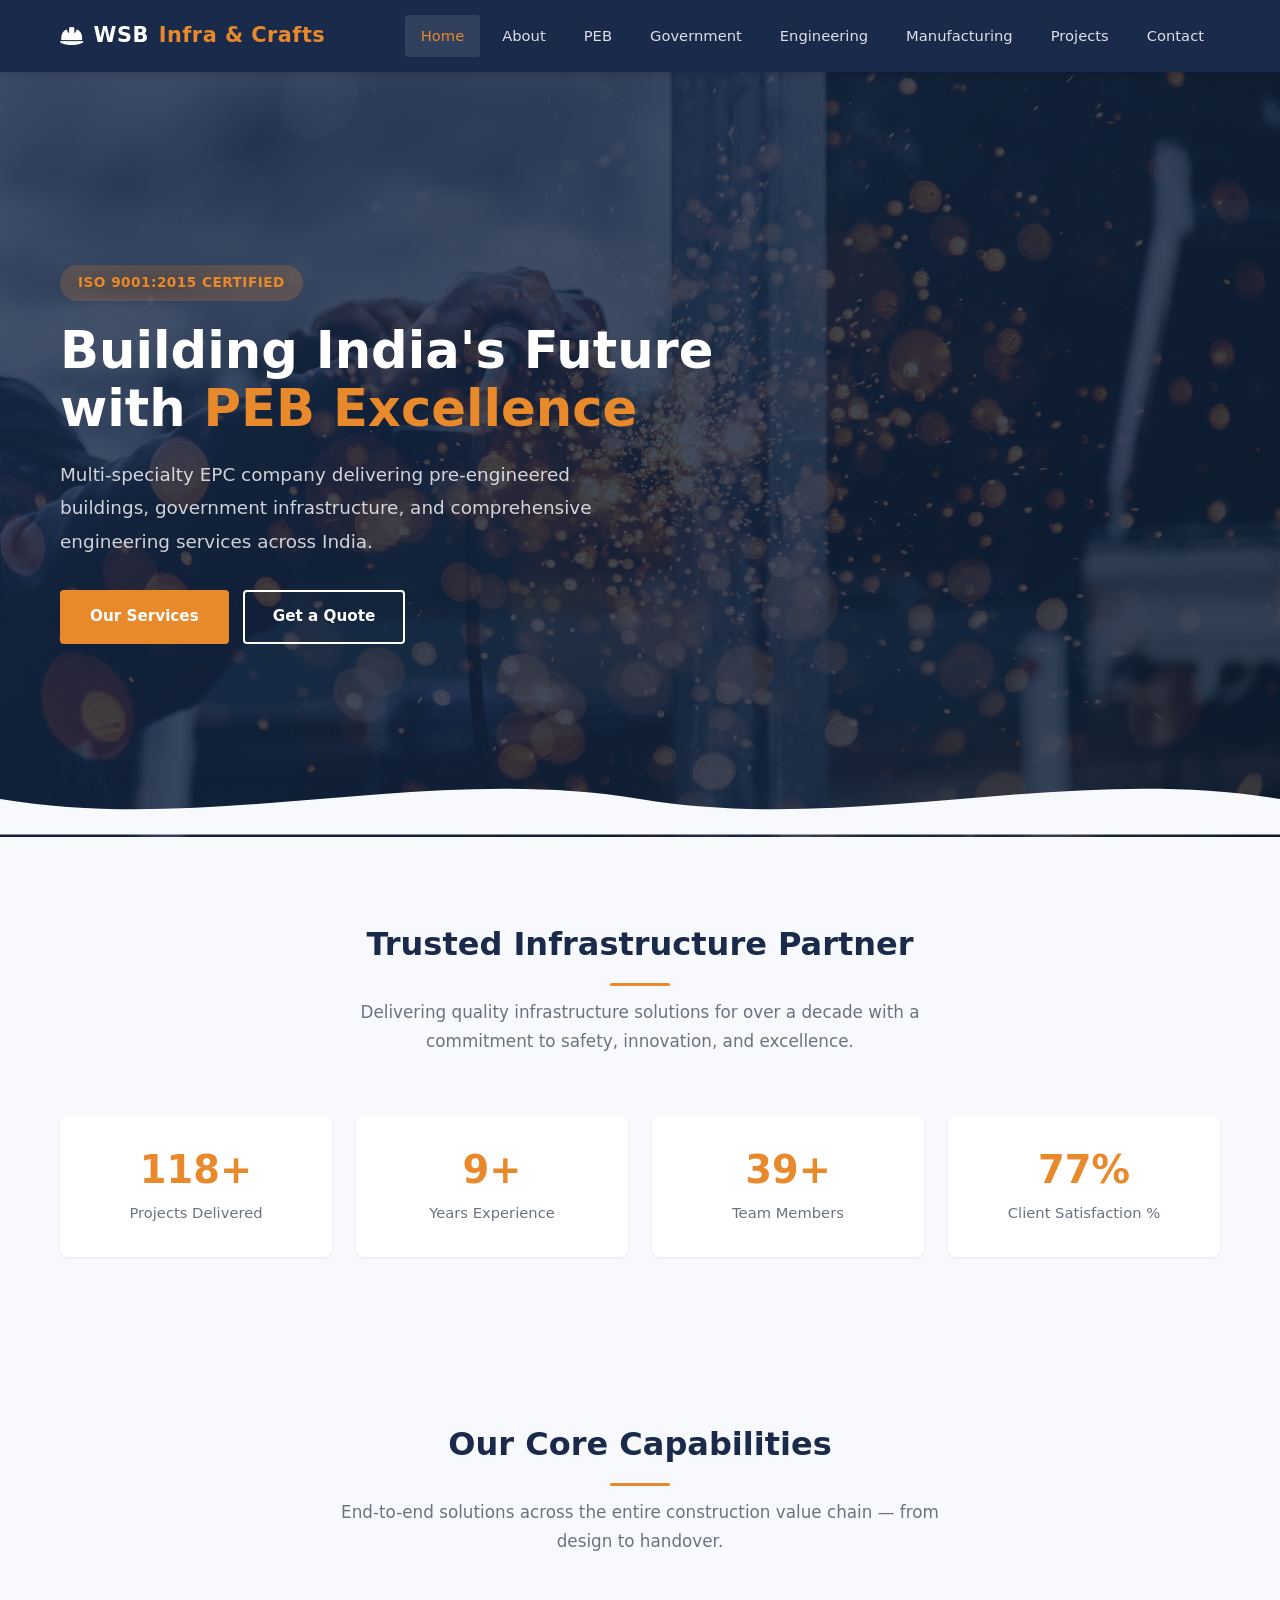
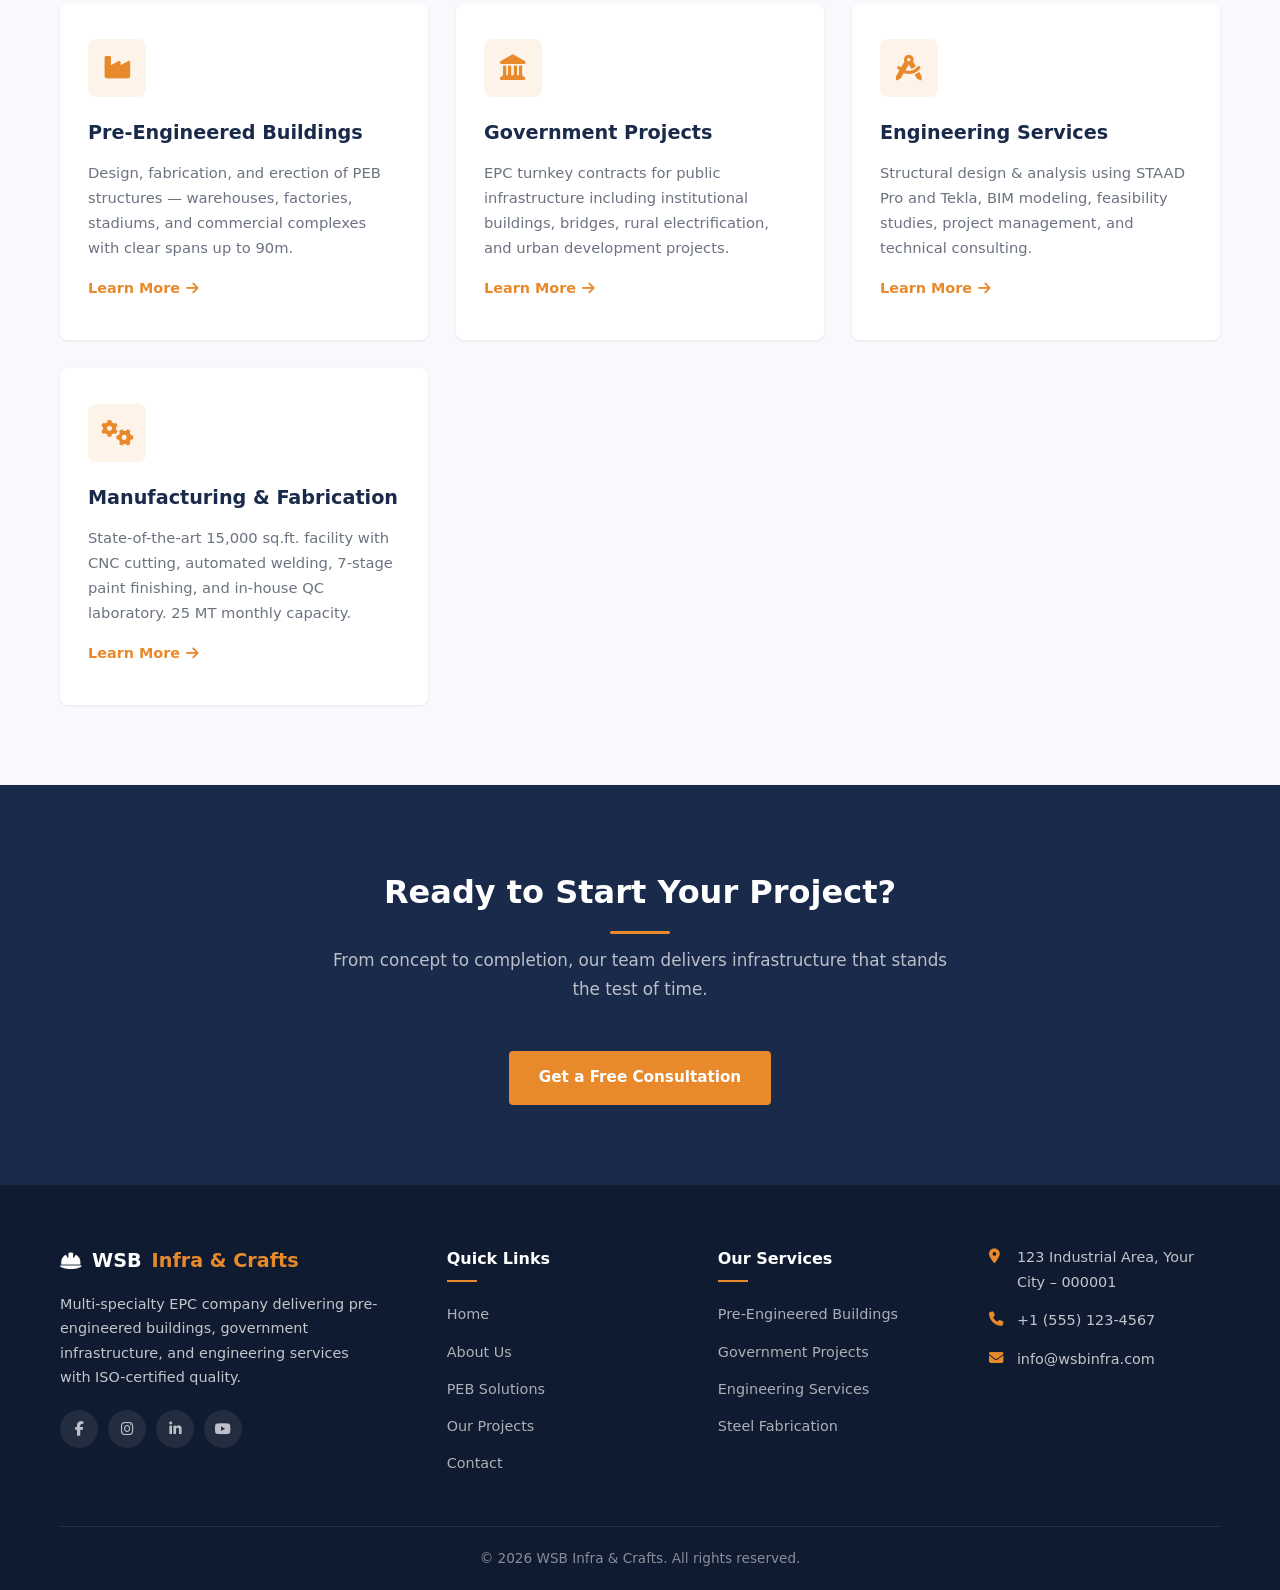
==== commit c23781fa: "Add government, engineering, manufacturing, projects, contact pages" ====
--- a/index.html
+++ b/index.html
@@ -3,707 +3,146 @@
 <head>
     <meta charset="UTF-8">
     <meta name="viewport" content="width=device-width, initial-scale=1.0">
-    <meta name="description" content="WSB Infra & Crafts - Pioneering PEB construction technology, government infrastructure projects, and comprehensive engineering services. ISO-certified manufacturing facility.">
-    <meta name="keywords" content="PEB, pre-engineered buildings, infrastructure, government projects, engineering services, fabrication, EPC contractor">
-    <meta name="author" content="WSB Infra & Crafts">
-    <title>WSB Infra & Crafts | PEB Manufacturing | Government Infrastructure | Engineering Services</title>
-
+    <meta name="description" content="WSB Infra & Crafts - Leading PEB manufacturer, government infrastructure EPC contractor, and engineering services provider. ISO 9001 certified. 150+ projects delivered.">
+    <meta name="keywords" content="PEB, pre-engineered buildings, infrastructure, government projects, EPC, fabrication, engineering services">
+    <title>WSB Infra & Crafts | PEB Manufacturing & Infrastructure Solutions</title>
     <link rel="icon" type="image/svg+xml" href="data:image/svg+xml,<svg xmlns='http://www.w3.org/2000/svg' viewBox='0 0 100 100'><text y='.9em' font-size='90'>🏗️</text></svg>">
     <link rel="stylesheet" href="https://cdnjs.cloudflare.com/ajax/libs/font-awesome/6.5.1/css/all.min.css">
     <link rel="stylesheet" href="css/style.css">
 </head>
 <body>
-    <!-- ===== NAVBAR ===== -->
-    <header class="navbar" id="navbar">
-        <div class="container nav-container">
-            <a href="#home" class="logo">
-                <span class="logo-icon" aria-hidden="true"><i class="fas fa-hard-hat"></i></span>
-                <div class="logo-text">
-                    <span class="logo-title">WSB</span>
-                    <span class="logo-subtitle">Infra &amp; Crafts</span>
-                </div>
-            </a>
-            <button class="hamburger" id="hamburger" aria-label="Toggle navigation">
-                <span></span><span></span><span></span>
-            </button>
-            <nav class="nav-menu" id="navMenu">
-                <ul class="nav-list">
-                    <li><a href="#home" class="nav-link active">Home</a></li>
-                    <li><a href="#about" class="nav-link">About</a></li>
-                    <li><a href="#peb" class="nav-link">PEB</a></li>
-                    <li><a href="#government" class="nav-link">Government</a></li>
-                    <li><a href="#engineering" class="nav-link">Engineering</a></li>
-                    <li><a href="#manufacturing" class="nav-link">Manufacturing</a></li>
-                    <li><a href="#projects" class="nav-link">Projects</a></li>
-                    <li><a href="#contact" class="nav-link">Contact</a></li>
-                </ul>
+    <header class="navbar">
+        <div class="container">
+            <a href="index.html" class="logo"><i class="fas fa-hard-hat"></i> WSB <span>Infra &amp; Crafts</span></a>
+            <button class="hamburger" id="hamburger" aria-label="Menu"><span></span><span></span><span></span></button>
+            <nav class="nav-links" id="navLinks">
+                <a href="index.html" class="active">Home</a>
+                <a href="about.html">About</a>
+                <a href="services/peb.html">PEB</a>
+                <a href="services/government.html">Government</a>
+                <a href="services/engineering.html">Engineering</a>
+                <a href="services/manufacturing.html">Manufacturing</a>
+                <a href="projects.html">Projects</a>
+                <a href="contact.html">Contact</a>
             </nav>
         </div>
     </header>
 
-    <!-- ===== HERO ===== -->
-    <section class="hero" id="home">
-        <div class="hero-overlay" style="background-image: url('images/hero-bg.jpg');"></div>
-        <div class="hero-bg-gradient"></div>
-        <div class="container hero-content">
-            <span class="hero-badge">ISO 9001:2015 Certified</span>
-            <h1 class="hero-title animate-up">
-                Building Nation's Infrastructure<br>
-                with <span class="text-accent">PEB Excellence</span>
-            </h1>
-            <p class="hero-subtitle animate-up">
-                WSB Infra &amp; Crafts is a multi-specialty engineering, procurement, and construction company delivering 
-                pre-engineered buildings, government infrastructure projects, and end-to-end engineering services 
-                across India.
-            </p>
-            <div class="hero-buttons animate-up">
-                <a href="#peb" class="btn btn-primary">Explore Our Capabilities</a>
-                <a href="#contact" class="btn btn-outline">Request a Proposal</a>
-            </div>
-            <div class="hero-stats">
-                <div class="hero-stat"><span class="hero-stat-num">150+</span><span class="hero-stat-label">Projects Delivered</span></div>
-                <div class="hero-stat"><span class="hero-stat-num">12+</span><span class="hero-stat-label">Years Experience</span></div>
-                <div class="hero-stat"><span class="hero-stat-num">50+</span><span class="hero-stat-label">Expert Team</span></div>
-                <div class="hero-stat"><span class="hero-stat-num">98%</span><span class="hero-stat-label">Client Satisfaction</span></div>
-            </div>
-        </div>
-        <div class="hero-scroll-indicator">
-            <span>Scroll</span>
-            <i class="fas fa-chevron-down"></i>
-        </div>
-    </section>
-
-    <!-- ===== ABOUT ===== -->
-    <section class="section about" id="about">
+    <section class="hero">
+        <div class="hero-bg" style="background-image:url('images/hero-bg.jpg')"></div>
+        <div class="hero-wave"><svg viewBox="0 0 1440 80" fill="none"><path d="M0 40C240 80 480 0 720 40C960 80 1200 0 1440 40V80H0V40Z" fill="#f8f9fc"/></svg></div>
         <div class="container">
-            <div class="section-header">
-                <span class="section-tag">About Us</span>
-                <h2 class="section-title">Engineering the Future of Infrastructure</h2>
-                <div class="section-divider"></div>
-            </div>
-            <div class="about-grid">
-                <div class="about-content animate-left">
-                    <p class="about-text">
-                        <strong>WSB Infra &amp; Crafts</strong> is a diversified engineering, procurement, and construction 
-                        company committed to reshaping India's infrastructure landscape. Since our inception, we have 
-                        grown into a trusted partner for industrial, commercial, and government sectors — delivering 
-                        projects that stand as benchmarks of quality and innovation.
-                    </p>
-                    <p class="about-text">
-                        Our core expertise spans <strong>Pre-Engineered Buildings (PEB)</strong>, 
-                        <strong>government infrastructure projects</strong>, and <strong>comprehensive engineering services</strong> — 
-                        from concept design to turnkey execution. We combine advanced technology with on-ground 
-                        craftsmanship to deliver structures that are safe, sustainable, and cost-efficient.
-                    </p>
-                    <div class="about-values">
-                        <div class="value-item">
-                            <i class="fas fa-bullseye"></i>
-                            <div><strong>Mission</strong><p>Deliver world-class infrastructure solutions through innovation, integrity, and excellence.</p></div>
-                        </div>
-                        <div class="value-item">
-                            <i class="fas fa-eye"></i>
-                            <div><strong>Vision</strong><p>Be India's most trusted infrastructure partner, building a sustainable tomorrow.</p></div>
-                        </div>
-                        <div class="value-item">
-                            <i class="fas fa-handshake"></i>
-                            <div><strong>Values</strong><p>Safety, Quality, Transparency, Innovation, and Client-Centricity.</p></div>
-                        </div>
-                    </div>
-                </div>
-                <div class="about-image-wrapper animate-right">
-                    <img src="images/about.jpg" alt="PEB Construction Project" class="about-image">
-                    <div class="about-floating-card">
-                        <i class="fas fa-trophy"></i>
-                        <span>Industry Leaders in PEB</span>
-                    </div>
-                </div>
-            </div>
-            <div class="about-stats-row">
-                <div class="stat-card">
-                    <span class="stat-number" data-count="150">0</span>
-                    <span class="stat-label">Projects Delivered</span>
-                </div>
-                <div class="stat-card">
-                    <span class="stat-number" data-count="12">0</span>
-                    <span class="stat-label">Years Experience</span>
-                </div>
-                <div class="stat-card">
-                    <span class="stat-number" data-count="50">0</span>
-                    <span class="stat-label">Team Members</span>
-                </div>
-                <div class="stat-card">
-                    <span class="stat-number" data-count="98">0</span>
-                    <span class="stat-label">% Client Satisfaction</span>
-                </div>
-                <div class="stat-card">
-                    <span class="stat-number" data-count="25">0</span>
-                    <span class="stat-label">MT Fabrication / Month</span>
+            <div class="hero-content">
+                <span class="hero-badge">ISO 9001:2015 Certified</span>
+                <h1>Building India's Future with <span>PEB Excellence</span></h1>
+                <p>Multi-specialty EPC company delivering pre-engineered buildings, government infrastructure, and comprehensive engineering services across India.</p>
+                <div class="hero-buttons">
+                    <a href="services/peb.html" class="btn btn-primary">Our Services</a>
+                    <a href="contact.html" class="btn btn-outline-light">Get a Quote</a>
                 </div>
             </div>
         </div>
     </section>
 
-    <!-- ===== CORE CAPABILITIES OVERVIEW ===== -->
-    <section class="section capabilities" id="capabilities">
+    <section class="section section-gray">
         <div class="container">
             <div class="section-header">
-                <span class="section-tag">What We Do</span>
-                <h2 class="section-title">Core Capabilities</h2>
-                <div class="section-divider"></div>
+                <h2 class="section-title">Trusted Infrastructure Partner</h2>
+                <p class="section-subtitle">Delivering quality infrastructure solutions for over a decade with a commitment to safety, innovation, and excellence.</p>
             </div>
-            <div class="caps-grid">
-                <a href="#peb" class="cap-card animate-up">
-                    <div class="cap-icon"><i class="fas fa-industry"></i></div>
+            <div class="stats-grid">
+                <div class="stat-card"><div class="stat-number" data-count="150">0</div><div class="stat-label">Projects Delivered</div></div>
+                <div class="stat-card"><div class="stat-number" data-count="12">0</div><div class="stat-label">Years Experience</div></div>
+                <div class="stat-card"><div class="stat-number" data-count="50">0</div><div class="stat-label">Team Members</div></div>
+                <div class="stat-card"><div class="stat-number" data-count="98">0</div><div class="stat-label">Client Satisfaction %</div></div>
+            </div>
+        </div>
+    </section>
+
+    <section class="section">
+        <div class="container">
+            <div class="section-header">
+                <h2 class="section-title">Our Core Capabilities</h2>
+                <p class="section-subtitle">End-to-end solutions across the entire construction value chain — from design to handover.</p>
+            </div>
+            <div class="services-grid">
+                <a href="services/peb.html" class="service-card">
+                    <div class="service-icon"><i class="fas fa-industry"></i></div>
                     <h3>Pre-Engineered Buildings</h3>
-                    <p>Design, fabrication, and erection of PEB structures for warehouses, factories, stadiums, and more.</p>
-                    <span class="cap-link">Explore <i class="fas fa-arrow-right"></i></span>
+                    <p>Design, fabrication, and erection of PEB structures — warehouses, factories, stadiums, and commercial complexes with clear spans up to 90m.</p>
+                    <span class="service-link">Learn More <i class="fas fa-arrow-right"></i></span>
                 </a>
-                <a href="#government" class="cap-card animate-up">
-                    <div class="cap-icon"><i class="fas fa-landmark"></i></div>
+                <a href="services/government.html" class="service-card">
+                    <div class="service-icon"><i class="fas fa-landmark"></i></div>
                     <h3>Government Projects</h3>
-                    <p>EPC contracts for public infrastructure — bridges, flyovers, rural electrification, and institutional buildings.</p>
-                    <span class="cap-link">Explore <i class="fas fa-arrow-right"></i></span>
+                    <p>EPC turnkey contracts for public infrastructure including institutional buildings, bridges, rural electrification, and urban development projects.</p>
+                    <span class="service-link">Learn More <i class="fas fa-arrow-right"></i></span>
                 </a>
-                <a href="#engineering" class="cap-card animate-up">
-                    <div class="cap-icon"><i class="fas fa-drafting-compass"></i></div>
+                <a href="services/engineering.html" class="service-card">
+                    <div class="service-icon"><i class="fas fa-drafting-compass"></i></div>
                     <h3>Engineering Services</h3>
-                    <p>Structural design, BIM modeling, feasibility studies, project management, and technical consulting.</p>
-                    <span class="cap-link">Explore <i class="fas fa-arrow-right"></i></span>
+                    <p>Structural design &amp; analysis using STAAD Pro and Tekla, BIM modeling, feasibility studies, project management, and technical consulting.</p>
+                    <span class="service-link">Learn More <i class="fas fa-arrow-right"></i></span>
                 </a>
-                <a href="#manufacturing" class="cap-card animate-up">
-                    <div class="cap-icon"><i class="fas fa-cogs"></i></div>
-                    <h3>Manufacturing</h3>
-                    <p>State-of-the-art fabrication facility with CNC cutting, robotic welding, and 7-stage paint finishing.</p>
-                    <span class="cap-link">Explore <i class="fas fa-arrow-right"></i></span>
+                <a href="services/manufacturing.html" class="service-card">
+                    <div class="service-icon"><i class="fas fa-cogs"></i></div>
+                    <h3>Manufacturing &amp; Fabrication</h3>
+                    <p>State-of-the-art 15,000 sq.ft. facility with CNC cutting, automated welding, 7-stage paint finishing, and in-house QC laboratory. 25 MT monthly capacity.</p>
+                    <span class="service-link">Learn More <i class="fas fa-arrow-right"></i></span>
                 </a>
             </div>
         </div>
     </section>
 
-    <!-- ===== PEB SOLUTIONS ===== -->
-    <section class="section theme-peb" id="peb">
-        <div class="container">
+    <section class="section section-dark">
+        <div class="container text-center">
             <div class="section-header">
-                <span class="section-tag">Pre-Engineered Buildings</span>
-                <h2 class="section-title">PEB Solutions</h2>
-                <div class="section-divider"></div>
+                <h2 class="section-title">Ready to Start Your Project?</h2>
+                <p class="section-subtitle">From concept to completion, our team delivers infrastructure that stands the test of time.</p>
             </div>
-            <div class="peb-intro">
-                <p>Pre-Engineered Buildings (PEB) represent the pinnacle of modern construction efficiency. Our PEB solutions are designed using advanced 3D modeling software, manufactured in factory-controlled conditions, and erected with precision — delivering structures that are <strong>30-50% faster to build</strong> and <strong>20-30% more cost-effective</strong> than conventional construction.</p>
-            </div>
-            <div class="peb-benefits-grid">
-                <div class="benefit-card animate-up">
-                    <div class="benefit-icon"><i class="fas fa-rocket"></i></div>
-                    <h4>Speed</h4>
-                    <p>Parallel site work and factory fabrication cut project timelines by up to 50%.</p>
-                </div>
-                <div class="benefit-card animate-up">
-                    <div class="benefit-icon"><i class="fas fa-coins"></i></div>
-                    <h4>Cost Efficiency</h4>
-                    <p>Optimized steel usage reduces material and labor costs by 20-30%.</p>
-                </div>
-                <div class="benefit-card animate-up">
-                    <div class="benefit-icon"><i class="fas fa-expand-arrows-alt"></i></div>
-                    <h4>Clear Spans</h4>
-                    <p>Column-free spaces up to 90m for unobstructed layouts.</p>
-                </div>
-                <div class="benefit-card animate-up">
-                    <div class="benefit-icon"><i class="fas fa-shield-alt"></i></div>
-                    <h4>Quality Controlled</h4>
-                    <p>Factory fabrication ensures consistent quality, dimensional accuracy, and IS compliance.</p>
-                </div>
-                <div class="benefit-card animate-up">
-                    <div class="benefit-icon"><i class="fas fa-recycle"></i></div>
-                    <h4>Sustainable</h4>
-                    <p>100% recyclable steel, minimal waste, and energy-efficient building envelopes.</p>
-                </div>
-                <div class="benefit-card animate-up">
-                    <div class="benefit-icon"><i class="fas fa-chart-line"></i></div>
-                    <h4>Expandable</h4>
-                    <p>Modular design allows easy future expansion with minimal operational disruption.</p>
-                </div>
-            </div>
-            <div class="peb-types">
-                <h3 class="peb-subtitle">Types of PEB Structures We Deliver</h3>
-                <div class="peb-types-grid">
-                    <div class="peb-type-item"><i class="fas fa-warehouse"></i><span>Warehouses &amp; Logistics Hubs</span></div>
-                    <div class="peb-type-item"><i class="fas fa-industry"></i><span>Industrial Sheds &amp; Factories</span></div>
-                    <div class="peb-type-item"><i class="fas fa-store"></i><span>Commercial Complexes &amp; Showrooms</span></div>
-                    <div class="peb-type-item"><i class="fas fa-running"></i><span>Sports Arenas &amp; Indoor Stadiums</span></div>
-                    <div class="peb-type-item"><i class="fas fa-plane"></i><span>Aircraft Hangars</span></div>
-                    <div class="peb-type-item"><i class="fas fa-thermometer-half"></i><span>Cold Storage &amp; Food Processing</span></div>
-                    <div class="peb-type-item"><i class="fas fa-car"></i><span>Showrooms &amp; Service Centers</span></div>
-                    <div class="peb-type-item"><i class="fas fa-school"></i><span>Educational &amp; Institutional Buildings</span></div>
-                </div>
-            </div>
+            <a href="contact.html" class="btn btn-primary">Get a Free Consultation</a>
         </div>
     </section>
 
-    <!-- ===== GOVERNMENT PROJECTS ===== -->
-    <section class="section theme-government" id="government">
-        <div class="container">
-            <div class="section-header">
-                <span class="section-tag">Government Infrastructure</span>
-                <h2 class="section-title">Public Sector &amp; EPC Projects</h2>
-                <div class="section-divider"></div>
-            </div>
-            <div class="gov-content">
-                <div class="gov-text animate-left">
-                    <p>WSB Infra &amp; Crafts is a registered contractor for government infrastructure projects, delivering end-to-end EPC (Engineering, Procurement, Construction) solutions for public sector undertakings, state governments, and central government agencies.</p>
-                    <div class="gov-capabilities">
-                        <h4>Our Government Project Expertise</h4>
-                        <ul>
-                            <li><i class="fas fa-check-circle"></i> EPC Turnkey Contracts for Infrastructure Development</li>
-                            <li><i class="fas fa-check-circle"></i> Rural &amp; Urban Infrastructure — Roads, Bridges, Flyovers</li>
-                            <li><i class="fas fa-check-circle"></i> Government Institutional Buildings &amp; Complexes</li>
-                            <li><i class="fas fa-check-circle"></i> Public Health &amp; Education Infrastructure</li>
-                            <li><i class="fas fa-check-circle"></i> Rural Electrification &amp; Power Distribution</li>
-                            <li><i class="fas fa-check-circle"></i> Water Supply &amp; Sanitation Projects</li>
-                            <li><i class="fas fa-check-circle"></i> Public-Private Partnership (PPP) Projects</li>
-                            <li><i class="fas fa-check-circle"></i> Tender-Ready Documentation &amp; Compliance</li>
-                        </ul>
-                    </div>
-                </div>
-                <div class="gov-right animate-right">
-                    <div class="gov-card">
-                        <i class="fas fa-file-contract"></i>
-                        <h4>Registered With</h4>
-                        <ul>
-                            <li>Central Public Works Department (CPWD)</li>
-                            <li>State PWD &amp; Development Authorities</li>
-                            <li>National Highways Authority of India (NHAI)</li>
-                            <li>Railway &amp; Metro Corporations</li>
-                            <li>Urban Local Bodies &amp; Municipalities</li>
-                        </ul>
-                    </div>
-                    <div class="gov-card">
-                        <i class="fas fa-gavel"></i>
-                        <h4>Tender &amp; Compliance</h4>
-                        <p>We provide complete tender documentation, bid preparation, EMD arrangements, and post-award project execution in full compliance with government procurement guidelines.</p>
-                    </div>
-                </div>
-            </div>
-        </div>
-    </section>
-
-    <!-- ===== ENGINEERING SERVICES ===== -->
-    <section class="section theme-engineering" id="engineering">
-        <div class="container">
-            <div class="section-header">
-                <span class="section-tag">Engineering Services</span>
-                <h2 class="section-title">Comprehensive Engineering Solutions</h2>
-                <div class="section-divider"></div>
-            </div>
-            <div class="eng-grid">
-                <div class="eng-card animate-up">
-                    <div class="eng-card-icon"><i class="fas fa-cube"></i></div>
-                    <h3>Structural Design &amp; Analysis</h3>
-                    <p>Advanced structural engineering using STAAD Pro, Tekla Structures, and ETABS for optimized, code-compliant designs that ensure safety and cost-efficiency.</p>
-                </div>
-                <div class="eng-card animate-up">
-                    <div class="eng-card-icon"><i class="fas fa-drafting-compass"></i></div>
-                    <h3>BIM &amp; 3D Modeling</h3>
-                    <p>Building Information Modeling (BIM) for clash detection, quantity take-offs, and construction sequencing — reducing errors and improving project coordination.</p>
-                </div>
-                <div class="eng-card animate-up">
-                    <div class="eng-card-icon"><i class="fas fa-clipboard-check"></i></div>
-                    <h3>Feasibility Studies</h3>
-                    <p>Technical and financial feasibility assessments including site analysis, soil investigation, load calculations, and cost-benefit analysis for informed decision-making.</p>
-                </div>
-                <div class="eng-card animate-up">
-                    <div class="eng-card-icon"><i class="fas fa-tasks"></i></div>
-                    <h3>Project Management</h3>
-                    <p>End-to-end project management from concept to handover — including planning, scheduling, resource allocation, quality assurance, and safety management.</p>
-                </div>
-                <div class="eng-card animate-up">
-                    <div class="eng-card-icon"><i class="fas fa-search"></i></div>
-                    <h3>Structural Audits &amp; Inspection</h3>
-                    <p>Comprehensive structural health assessments, non-destructive testing (NDT), load testing, and detailed condition reports for existing structures.</p>
-                </div>
-                <div class="eng-card animate-up">
-                    <div class="eng-card-icon"><i class="fas fa-headset"></i></div>
-                    <h3>Technical Consulting</h3>
-                    <p>Expert technical advisory for material selection, construction methodology, value engineering, and regulatory compliance throughout your project lifecycle.</p>
-                </div>
-            </div>
-        </div>
-    </section>
-
-    <!-- ===== MANUFACTURING FACILITY ===== -->
-    <section class="section theme-manufacturing" id="manufacturing">
-        <div class="container">
-            <div class="section-header">
-                <span class="section-tag">Our Facility</span>
-                <h2 class="section-title">Manufacturing &amp; Fabrication Plant</h2>
-                <div class="section-divider"></div>
-            </div>
-            <div class="mfg-intro">
-                <p>Our state-of-the-art manufacturing facility is equipped with the latest CNC machinery, automated welding systems, and a dedicated quality control laboratory. With a monthly fabrication capacity of <strong>25 metric tons</strong>, we serve projects ranging from small industrial sheds to large multi-span PEB complexes.</p>
-            </div>
-            <div class="mfg-grid">
-                <div class="mfg-card animate-up">
-                    <i class="fas fa-cut"></i>
-                    <h4>CNC Cutting &amp; Profiling</h4>
-                    <p>Automated plasma and oxy-fuel cutting systems for precise plate profiling with tolerances within ±1mm.</p>
-                </div>
-                <div class="mfg-card animate-up">
-                    <i class="fas fa-fire"></i>
-                    <h4>Submerged Arc Welding</h4>
-                    <p>Automated SAW machines for high-quality, defect-free longitudinal and fillet welds on primary members.</p>
-                </div>
-                <div class="mfg-card animate-up">
-                    <i class="fas fa-drill"></i>
-                    <h4>CNC Drilling &amp; Punching</h4>
-                    <p>Precision drilling and punching for bolted connections ensuring perfect fit during on-site erection.</p>
-                </div>
-                <div class="mfg-card animate-up">
-                    <i class="fas fa-paint-roller"></i>
-                    <h4>Blasting &amp; Painting</h4>
-                    <p>7-stage surface preparation and painting line — shot blasting to Sa 2.5, followed by zinc-rich epoxy primer and polyurethane topcoat.</p>
-                </div>
-                <div class="mfg-card animate-up">
-                    <i class="fas fa-flask"></i>
-                    <h4>In-House QC Laboratory</h4>
-                    <p>Dedicated testing lab for tensile strength, bend tests, ultrasonic weld inspection, paint thickness, and hardness verification.</p>
-                </div>
-                <div class="mfg-card animate-up">
-                    <i class="fas fa-truck"></i>
-                    <h4>Logistics &amp; Dispatch</h4>
-                    <p>Efficient material handling and dispatch systems ensuring timely delivery to project sites across the region.</p>
-                </div>
-            </div>
-            <div class="mfg-stats">
-                <div class="mfg-stat"><strong>25 MT</strong> <span>Monthly Capacity</span></div>
-                <div class="mfg-stat"><strong>15,000 sq.ft.</strong> <span>Factory Area</span></div>
-                <div class="mfg-stat"><strong>ISO 9001</strong> <span>Certified</span></div>
-                <div class="mfg-stat"><strong>IS 2062</strong> <span>Steel Grades</span></div>
-            </div>
-        </div>
-    </section>
-
-    <!-- ===== PROJECTS PORTFOLIO ===== -->
-    <section class="section portfolio" id="projects">
-        <div class="container">
-            <div class="section-header">
-                <span class="section-tag">Our Work</span>
-                <h2 class="section-title">Featured Projects</h2>
-                <div class="section-divider"></div>
-            </div>
-            <div class="portfolio-filters" id="portfolioFilters">
-                <button class="filter-btn active" data-filter="all">All</button>
-                <button class="filter-btn" data-filter="peb">PEB</button>
-                <button class="filter-btn" data-filter="government">Government</button>
-                <button class="filter-btn" data-filter="industrial">Industrial</button>
-            </div>
-            <div class="portfolio-grid" id="portfolioGrid">
-                <div class="portfolio-card" data-category="peb industrial">
-                    <div class="portfolio-image">
-                        <img src="images/portfolio-1.jpg" alt="Industrial Warehouse" loading="lazy">
-                        <div class="portfolio-overlay">
-                            <div class="portfolio-info">
-                                <h3>Industrial Warehouse</h3>
-                                <p>50,000 sq.ft. PEB warehouse with 12m clear height — completed in 60 days</p>
-                                <span class="portfolio-tag">PEB</span>
-                            </div>
-                        </div>
-                    </div>
-                </div>
-                <div class="portfolio-card" data-category="government industrial">
-                    <div class="portfolio-image">
-                        <img src="images/portfolio-2.jpg" alt="Government Commercial Complex" loading="lazy">
-                        <div class="portfolio-overlay">
-                            <div class="portfolio-info">
-                                <h3>Government Commercial Complex</h3>
-                                <p>Multi-story PEB structure with modern facade for state development authority</p>
-                                <span class="portfolio-tag">Government</span>
-                            </div>
-                        </div>
-                    </div>
-                </div>
-                <div class="portfolio-card" data-category="peb industrial">
-                    <div class="portfolio-image">
-                        <img src="images/portfolio-3.jpg" alt="Sports Arena" loading="lazy">
-                        <div class="portfolio-overlay">
-                            <div class="portfolio-info">
-                                <h3>Multi-Purpose Sports Arena</h3>
-                                <p>Clear-span PEB roof covering 25,000 sq.ft. — seating capacity 2,000</p>
-                                <span class="portfolio-tag">PEB</span>
-                            </div>
-                        </div>
-                    </div>
-                </div>
-                <div class="portfolio-card" data-category="government">
-                    <div class="portfolio-image">
-                        <img src="images/portfolio-2.jpg" alt="Rural School Project" loading="lazy">
-                        <div class="portfolio-overlay">
-                            <div class="portfolio-info">
-                                <h3>Rural School Infrastructure</h3>
-                                <p>Design &amp; build of 10 government school buildings under state education program</p>
-                                <span class="portfolio-tag">Government</span>
-                            </div>
-                        </div>
-                    </div>
-                </div>
-                <div class="portfolio-card" data-category="industrial">
-                    <div class="portfolio-image">
-                        <img src="images/portfolio-1.jpg" alt="Manufacturing Plant" loading="lazy">
-                        <div class="portfolio-overlay">
-                            <div class="portfolio-info">
-                                <h3>Manufacturing Plant</h3>
-                                <p>Complete turnkey PEB solution for an automotive components manufacturer</p>
-                                <span class="portfolio-tag">Industrial</span>
-                            </div>
-                        </div>
-                    </div>
-                </div>
-                <div class="portfolio-card" data-category="government industrial">
-                    <div class="portfolio-image">
-                        <img src="images/portfolio-3.jpg" alt="Community Health Center" loading="lazy">
-                        <div class="portfolio-overlay">
-                            <div class="portfolio-info">
-                                <h3>Community Health Center</h3>
-                                <p>Pre-fabricated medical facility with 50-bed capacity for rural healthcare</p>
-                                <span class="portfolio-tag">Government</span>
-                            </div>
-                        </div>
-                    </div>
-                </div>
-            </div>
-        </div>
-    </section>
-
-    <!-- ===== CERTIFICATIONS ===== -->
-    <section class="section certifications" id="certifications">
-        <div class="container">
-            <div class="section-header">
-                <span class="section-tag">Quality &amp; Compliance</span>
-                <h2 class="section-title">Certifications &amp; Standards</h2>
-                <div class="section-divider"></div>
-            </div>
-            <div class="certs-grid">
-                <div class="cert-card animate-up">
-                    <i class="fas fa-certificate"></i>
-                    <h4>ISO 9001:2015</h4>
-                    <p>Quality Management System certified for design, fabrication, and erection of steel structures.</p>
-                </div>
-                <div class="cert-card animate-up">
-                    <i class="fas fa-hard-hat"></i>
-                    <h4>OHSAS 18001</h4>
-                    <p>Occupational health and safety management system ensuring zero-incident project execution.</p>
-                </div>
-                <div class="cert-card animate-up">
-                    <i class="fas fa-leaf"></i>
-                    <h4>ISO 14001</h4>
-                    <p>Environmental management system for sustainable and eco-friendly construction practices.</p>
-                </div>
-                <div class="cert-card animate-up">
-                    <i class="fas fa-building"></i>
-                    <h4>MSME Registered</h4>
-                    <p>Registered with Ministry of Micro, Small &amp; Medium Enterprises, Government of India.</p>
-                </div>
-                <div class="cert-card animate-up">
-                    <i class="fas fa-shield-halved"></i>
-                    <h4>IS 2062 / ASTM A36</h4>
-                    <p>All steel conforms to IS 2062 and ASTM A36 standards for structural quality.</p>
-                </div>
-                <div class="cert-card animate-up">
-                    <i class="fas fa-file-signature"></i>
-                    <h4>GST &amp; PAN Registered</h4>
-                    <p>Fully compliant with all statutory requirements for government and corporate contracts.</p>
-                </div>
-            </div>
-        </div>
-    </section>
-
-    <!-- ===== CAREERS ===== -->
-    <section class="section careers" id="careers">
-        <div class="container">
-            <div class="section-header">
-                <span class="section-tag">Join Our Team</span>
-                <h2 class="section-title">Careers at WSB</h2>
-                <div class="section-divider"></div>
-            </div>
-            <div class="careers-content animate-up">
-                <p>We are always looking for talented engineers, project managers, fabrication supervisors, and construction professionals who share our passion for building India's infrastructure. If you have the drive to excel, we provide the platform to grow.</p>
-                <div class="careers-positions">
-                    <div class="position-card">
-                        <i class="fas fa-user-tie"></i>
-                        <h4>Structural Engineer</h4>
-                        <span>Full-time · Multiple locations</span>
-                    </div>
-                    <div class="position-card">
-                        <i class="fas fa-user-cog"></i>
-                        <h4>Project Manager</h4>
-                        <span>Full-time · Multiple locations</span>
-                    </div>
-                    <div class="position-card">
-                        <i class="fas fa-user-hard-hat"></i>
-                        <h4>Fabrication Supervisor</h4>
-                        <span>Full-time · Manufacturing plant</span>
-                    </div>
-                    <div class="position-card">
-                        <i class="fas fa-chart-line"></i>
-                        <h4>Business Development</h4>
-                        <span>Full-time · Multiple locations</span>
-                    </div>
-                </div>
-                <a href="#contact" class="btn btn-primary">Send Your Resume</a>
-            </div>
-        </div>
-    </section>
-
-    <!-- ===== CTA ===== -->
-    <section class="cta-section">
-        <div class="cta-bg" style="background-image: url('images/cta-bg.jpg');"></div>
-        <div class="container">
-            <div class="cta-content">
-                <h2 class="cta-title">Ready to Build the Future?</h2>
-                <p class="cta-text">Partner with WSB Infra &amp; Crafts for your next project. From concept to completion, we deliver excellence.</p>
-                <a href="#contact" class="btn btn-primary btn-large">Get a Free Consultation</a>
-            </div>
-        </div>
-    </section>
-
-    <!-- ===== CONTACT ===== -->
-    <section class="section contact" id="contact">
-        <div class="container">
-            <div class="section-header">
-                <span class="section-tag">Contact</span>
-                <h2 class="section-title">Get in Touch</h2>
-                <div class="section-divider"></div>
-            </div>
-            <div class="contact-grid">
-                <div class="contact-info animate-left">
-                    <div class="contact-item">
-                        <i class="fas fa-map-marker-alt"></i>
-                        <div>
-                            <h4>Head Office</h4>
-                            <p>WSB Infra &amp; Crafts<br>123 Industrial Area, Your City – 000001</p>
-                        </div>
-                    </div>
-                    <div class="contact-item">
-                        <i class="fas fa-phone-alt"></i>
-                        <div>
-                            <h4>Phone</h4>
-                            <p>+1 (555) 123-4567<br>+1 (555) 987-6543</p>
-                        </div>
-                    </div>
-                    <div class="contact-item">
-                        <i class="fas fa-envelope"></i>
-                        <div>
-                            <h4>Email</h4>
-                            <p>info@wsbinfra.com<br>projects@wsbinfra.com</p>
-                        </div>
-                    </div>
-                    <div class="contact-item">
-                        <i class="fas fa-clock"></i>
-                        <div>
-                            <h4>Working Hours</h4>
-                            <p>Mon – Sat: 9:00 AM – 6:00 PM</p>
-                        </div>
-                    </div>
-                    <div class="contact-item">
-                        <i class="fas fa-file-contract"></i>
-                        <div>
-                            <h4>For Tenders &amp; Proposals</h4>
-                            <p>tenders@wsbinfra.com</p>
-                        </div>
-                    </div>
-                </div>
-                <form class="contact-form animate-right" id="contactForm">
-                    <div class="form-row">
-                        <div class="form-group">
-                            <input type="text" id="name" name="name" placeholder="Your Name" required>
-                        </div>
-                        <div class="form-group">
-                            <input type="email" id="email" name="email" placeholder="Your Email" required>
-                        </div>
-                    </div>
-                    <div class="form-group">
-                        <input type="text" id="subject" name="subject" placeholder="Subject">
-                    </div>
-                    <div class="form-group">
-                        <select id="enquiryType" name="enquiryType">
-                            <option value="">Select Enquiry Type</option>
-                            <option value="peb">PEB / Pre-Engineered Building</option>
-                            <option value="government">Government / EPC Project</option>
-                            <option value="engineering">Engineering Services</option>
-                            <option value="manufacturing">Manufacturing / Fabrication</option>
-                            <option value="career">Career / Job Application</option>
-                            <option value="other">Other</option>
-                        </select>
-                    </div>
-                    <div class="form-group">
-                        <textarea id="message" name="message" rows="5" placeholder="Tell us about your project..." required></textarea>
-                    </div>
-                    <button type="submit" class="btn btn-primary btn-submit">
-                        Send Message <i class="fas fa-paper-plane"></i>
-                    </button>
-                </form>
-            </div>
-            <div class="contact-map animate-up">
-                <iframe src="https://www.google.com/maps/embed?pb=!1m18!1m12!1m3!1d3022.966!2d-73.987!3d40.748!2m3!1f0!2f0!3f0!3m2!1i1024!2i768!4f13.1!3m3!1m2!1s0x0%3A0x0!2zNDDCsDQ0JzUyLjgiTiA3M8KwNTknMTMuMiJX!5e0!3m2!1sen!2sin!4v1" allowfullscreen="" loading="lazy" referrerpolicy="no-referrer-when-downgrade" title="Office Location"></iframe>
-            </div>
-        </div>
-    </section>
-
-    <!-- ===== FOOTER ===== -->
     <footer class="footer">
         <div class="container">
             <div class="footer-grid">
                 <div class="footer-brand">
-                    <a href="#home" class="logo">
-                        <span class="logo-icon" aria-hidden="true"><i class="fas fa-hard-hat"></i></span>
-                        <div class="logo-text">
-                            <span class="logo-title">WSB</span>
-                            <span class="logo-subtitle">Infra &amp; Crafts</span>
-                        </div>
-                    </a>
+                    <div class="logo"><i class="fas fa-hard-hat"></i> WSB <span>Infra &amp; Crafts</span></div>
                     <p>Multi-specialty EPC company delivering pre-engineered buildings, government infrastructure, and engineering services with ISO-certified quality.</p>
-                    <div class="footer-contact-info">
-                        <p><i class="fas fa-phone"></i> +1 (555) 123-4567</p>
-                        <p><i class="fas fa-envelope"></i> info@wsbinfra.com</p>
+                    <div class="footer-social">
+                        <a href="#" aria-label="Facebook"><i class="fab fa-facebook-f"></i></a>
+                        <a href="#" aria-label="Instagram"><i class="fab fa-instagram"></i></a>
+                        <a href="#" aria-label="LinkedIn"><i class="fab fa-linkedin-in"></i></a>
+                        <a href="#" aria-label="YouTube"><i class="fab fa-youtube"></i></a>
                     </div>
                 </div>
                 <div class="footer-links">
                     <h4>Quick Links</h4>
                     <ul>
-                        <li><a href="#home">Home</a></li>
-                        <li><a href="#about">About</a></li>
-                        <li><a href="#peb">PEB Solutions</a></li>
-                        <li><a href="#government">Government Projects</a></li>
-                        <li><a href="#engineering">Engineering Services</a></li>
-                        <li><a href="#projects">Projects</a></li>
+                        <li><a href="index.html">Home</a></li>
+                        <li><a href="about.html">About Us</a></li>
+                        <li><a href="services/peb.html">PEB Solutions</a></li>
+                        <li><a href="projects.html">Our Projects</a></li>
+                        <li><a href="contact.html">Contact</a></li>
                     </ul>
                 </div>
                 <div class="footer-links">
                     <h4>Our Services</h4>
                     <ul>
-                        <li><a href="#peb">PEB Design &amp; Build</a></li>
-                        <li><a href="#government">EPC Contracts</a></li>
-                        <li><a href="#engineering">Structural Engineering</a></li>
-                        <li><a href="#manufacturing">Steel Fabrication</a></li>
-                        <li><a href="#engineering">Project Management</a></li>
-                        <li><a href="#engineering">Technical Consulting</a></li>
+                        <li><a href="services/peb.html">Pre-Engineered Buildings</a></li>
+                        <li><a href="services/government.html">Government Projects</a></li>
+                        <li><a href="services/engineering.html">Engineering Services</a></li>
+                        <li><a href="services/manufacturing.html">Steel Fabrication</a></li>
                     </ul>
                 </div>
-                <div class="footer-social">
-                    <h4>Follow Us</h4>
-                    <div class="social-icons">
-                        <a href="#" aria-label="Facebook"><i class="fab fa-facebook-f"></i></a>
-                        <a href="#" aria-label="Instagram"><i class="fab fa-instagram"></i></a>
-                        <a href="#" aria-label="LinkedIn"><i class="fab fa-linkedin-in"></i></a>
-                        <a href="#" aria-label="YouTube"><i class="fab fa-youtube"></i></a>
-                    </div>
-                    <div class="footer-badges">
-                        <span class="badge">ISO 9001:2015</span>
-                        <span class="badge">MSME Registered</span>
-                    </div>
-                </div>
+                <ul class="footer-contact">
+                    <li><i class="fas fa-map-marker-alt"></i><span>123 Industrial Area, Your City – 000001</span></li>
+                    <li><i class="fas fa-phone"></i><span>+1 (555) 123-4567</span></li>
+                    <li><i class="fas fa-envelope"></i><span>info@wsbinfra.com</span></li>
+                </ul>
             </div>
-            <div class="footer-bottom">
-                <p>&copy; <span id="year"></span> WSB Infra &amp; Crafts. All rights reserved. | Engineered for Excellence</p>
-            </div>
+            <div class="footer-bottom"><p>&copy; <span id="year"></span> WSB Infra &amp; Crafts. All rights reserved.</p></div>
         </div>
     </footer>
 
--- a/css/style.css
+++ b/css/style.css
@@ -1,465 +1,1339 @@
-/* ============================================================
-   WSB INFRA & CRAFTS — Main Stylesheet
-   Theme: PEB | Government | Engineering | Manufacturing
-   ============================================================ */
-
-/* ----- RESET & VARIABLES ----- */
+/* ===== WSB Infra & Crafts — Main Stylesheet ===== */
+
+/* ----- :root Variables ----- */
 :root {
-    --primary: #1a2a4a;
-    --primary-dark: #0f1a30;
-    --accent: #e8892b;
-    --accent-hover: #d07a1f;
-    --text-light: #f5f7fa;
-    --text-dark: #1a1a2e;
-    --text-muted: #6b7280;
-    --bg-light: #f8f9fc;
-    --bg-dark: #111827;
-    --shadow: 0 4px 20px rgba(0,0,0,0.08);
-    --shadow-hover: 0 8px 30px rgba(0,0,0,0.15);
-    --radius: 12px;
-    --radius-sm: 8px;
-    --transition: all 0.3s ease;
-    --font: 'Segoe UI', Tahoma, Geneva, Verdana, sans-serif;
-}
-
-*, *::before, *::after { margin: 0; padding: 0; box-sizing: border-box; }
-
-html { scroll-padding-top: 80px; }
+  --primary: #1a2a4a;
+  --primary-light: #23375f;
+  --primary-dark: #0f1b30;
+  --accent: #e8892b;
+  --accent-hover: #d07a20;
+  --bg-light: #f8f9fc;
+  --bg-dark: #0f1b30;
+  --text-dark: #1a2a4a;
+  --text-muted: #6b7280;
+  --text-light: #ffffff;
+  --border-light: #e5e7eb;
+  --shadow-sm: 0 1px 3px rgba(0,0,0,0.08);
+  --shadow-md: 0 4px 16px rgba(0,0,0,0.1);
+  --shadow-lg: 0 8px 32px rgba(0,0,0,0.12);
+  --radius-sm: 4px;
+  --radius-md: 8px;
+  --radius-lg: 12px;
+  --font-family: 'Segoe UI', system-ui, -apple-system, sans-serif;
+  --transition: 0.3s ease;
+  --max-width: 1200px;
+  --nav-height: 72px;
+}
+
+/* ----- Reset ----- */
+*,
+*::before,
+*::after {
+  margin: 0;
+  padding: 0;
+  box-sizing: border-box;
+}
+
+html {
+  scroll-behavior: smooth;
+  font-size: 16px;
+}
 
 body {
-    font-family: var(--font);
-    color: var(--text-dark);
-    line-height: 1.7;
-    overflow-x: hidden;
-    background: #fff;
-}
-
-a { text-decoration: none; color: inherit; }
+  font-family: var(--font-family);
+  color: var(--text-dark);
+  background: var(--bg-light);
+  line-height: 1.7;
+  -webkit-font-smoothing: antialiased;
+  padding-top: var(--nav-height);
+}
+
+img {
+  max-width: 100%;
+  height: auto;
+  display: block;
+}
+
+a {
+  color: var(--accent);
+  text-decoration: none;
+  transition: color var(--transition);
+}
+a:hover {
+  color: var(--accent-hover);
+}
+
 ul { list-style: none; }
-img { max-width: 100%; height: auto; display: block; }
-
-:focus-visible { outline: 2px solid var(--accent); outline-offset: 2px; }
-
-.container { max-width: 1200px; margin: 0 auto; padding: 0 20px; }
-
-/* ----- REDUCED MOTION ----- */
-@media (prefers-reduced-motion: reduce) {
-    *, *::before, *::after { animation-duration: 0.01ms !important; animation-iteration-count: 1 !important; transition-duration: 0.01ms !important; }
-    html { scroll-behavior: auto; }
-}
-
-/* ----- SECTION COMMON ----- */
-.section { padding: 100px 0; }
-
-.section-header { text-align: center; margin-bottom: 60px; }
-
-.section-tag {
-    display: inline-block; font-size: 0.85rem; font-weight: 700;
-    text-transform: uppercase; letter-spacing: 3px; color: var(--accent);
-    margin-bottom: 10px;
-}
-
-.section-tag::before, .section-tag::after {
-    content: ''; display: inline-block; width: 30px; height: 2px;
-    background: var(--accent); vertical-align: middle; margin: 0 10px;
-}
-
+
+/* ----- Container ----- */
+.container {
+  width: 100%;
+  max-width: var(--max-width);
+  margin: 0 auto;
+  padding: 0 20px;
+}
+
+/* ----- Buttons ----- */
+.btn {
+  display: inline-flex;
+  align-items: center;
+  gap: 8px;
+  padding: 12px 28px;
+  font-size: 0.95rem;
+  font-weight: 600;
+  border: 2px solid transparent;
+  border-radius: var(--radius-sm);
+  cursor: pointer;
+  transition: all var(--transition);
+  text-align: center;
+  font-family: inherit;
+}
+.btn-primary {
+  background: var(--accent);
+  color: var(--text-light);
+  border-color: var(--accent);
+}
+.btn-primary:hover {
+  background: var(--accent-hover);
+  border-color: var(--accent-hover);
+  color: var(--text-light);
+  transform: translateY(-2px);
+  box-shadow: var(--shadow-md);
+}
+.btn-outline {
+  background: transparent;
+  color: var(--primary);
+  border-color: var(--primary);
+}
+.btn-outline:hover {
+  background: var(--primary);
+  color: var(--text-light);
+  transform: translateY(-2px);
+}
+.btn-outline-light {
+  background: transparent;
+  color: var(--text-light);
+  border-color: var(--text-light);
+}
+.btn-outline-light:hover {
+  background: var(--text-light);
+  color: var(--primary);
+  transform: translateY(-2px);
+}
+.btn-sm {
+  padding: 8px 18px;
+  font-size: 0.85rem;
+}
+
+/* ----- Section Shared ----- */
+.section {
+  padding: 80px 0;
+}
+.section-dark {
+  background: var(--primary);
+  color: var(--text-light);
+}
+.section-gray {
+  background: var(--bg-light);
+}
 .section-title {
-    font-size: 2.5rem; font-weight: 800; color: var(--primary); line-height: 1.2;
-}
-
-.section-divider {
-    width: 60px; height: 4px;
-    background: linear-gradient(90deg, var(--accent), var(--primary));
-    margin: 16px auto 0; border-radius: 2px;
-}
-
-/* ----- BUTTONS ----- */
-.btn {
-    display: inline-flex; align-items: center; gap: 8px;
-    padding: 14px 32px; border-radius: 50px;
-    font-size: 1rem; font-weight: 600;
-    transition: var(--transition); cursor: pointer;
-    border: 2px solid transparent; letter-spacing: 0.3px;
-}
-
-.btn-primary { background: var(--accent); color: #fff; border-color: var(--accent); }
-.btn-primary:hover { background: var(--accent-hover); border-color: var(--accent-hover); transform: translateY(-2px); box-shadow: 0 6px 20px rgba(232, 137, 43, 0.4); }
-.btn-outline { background: transparent; color: #fff; border-color: #fff; }
-.btn-outline:hover { background: #fff; color: var(--primary); transform: translateY(-2px); }
-.btn-large { padding: 18px 44px; font-size: 1.1rem; }
-.btn-submit { background: var(--primary); border-color: var(--primary); }
-.btn-submit:hover { background: var(--primary-dark); border-color: var(--primary-dark); }
-
-/* ----- NAVBAR ----- */
+  font-size: 2rem;
+  font-weight: 700;
+  color: var(--primary);
+  margin-bottom: 12px;
+  position: relative;
+}
+.section-dark .section-title {
+  color: var(--text-light);
+}
+.section-subtitle {
+  font-size: 1.05rem;
+  color: var(--text-muted);
+  max-width: 640px;
+  margin: 0 auto 48px;
+  text-align: center;
+}
+.section-dark .section-subtitle {
+  color: rgba(255,255,255,0.7);
+}
+.text-center {
+  text-align: center;
+}
+.section-header {
+  text-align: center;
+  margin-bottom: 48px;
+}
+.section-header .section-title::after {
+  content: '';
+  display: block;
+  width: 60px;
+  height: 3px;
+  background: var(--accent);
+  margin: 12px auto 0;
+  border-radius: 2px;
+}
+
+/* ----- Navbar (Fixed Top) ----- */
 .navbar {
-    position: fixed; top: 0; left: 0; width: 100%; z-index: 1000;
-    padding: 16px 0; transition: var(--transition); background: transparent;
-}
-.navbar.scrolled { background: rgba(26,42,74,0.97); padding: 10px 0; box-shadow: 0 2px 20px rgba(0,0,0,0.2); backdrop-filter: blur(10px); }
-.nav-container { display: flex; align-items: center; justify-content: space-between; }
-.logo { display: flex; align-items: center; gap: 10px; z-index: 1001; }
-.logo-icon { width: 44px; height: 44px; display: flex; align-items: center; justify-content: center; background: var(--accent); border-radius: 10px; font-size: 1.3rem; color: #fff; }
-.logo-text { display: flex; flex-direction: column; line-height: 1; }
-.logo-title { font-size: 1.5rem; font-weight: 800; color: #fff; letter-spacing: 2px; }
-.logo-subtitle { font-size: 0.65rem; font-weight: 500; color: rgba(255,255,255,0.7); letter-spacing: 1.5px; text-transform: uppercase; }
-
-.nav-list { display: flex; gap: 32px; }
-.nav-link { color: rgba(255,255,255,0.85); font-size: 0.9rem; font-weight: 500; position: relative; padding: 4px 0; transition: var(--transition); }
-.nav-link::after { content: ''; position: absolute; bottom: -2px; left: 0; width: 0; height: 2px; background: var(--accent); transition: var(--transition); }
-.nav-link:hover, .nav-link.active { color: #fff; }
-.nav-link:hover::after, .nav-link.active::after { width: 100%; }
-
-.hamburger { display: none; flex-direction: column; gap: 5px; background: none; border: none; cursor: pointer; padding: 5px; z-index: 1001; }
-.hamburger span { display: block; width: 26px; height: 3px; background: #fff; border-radius: 2px; transition: var(--transition); }
-.hamburger.active span:nth-child(1) { transform: rotate(45deg) translate(5px,6px); }
-.hamburger.active span:nth-child(2) { opacity: 0; }
-.hamburger.active span:nth-child(3) { transform: rotate(-45deg) translate(5px,-6px); }
-
-/* ----- HERO ----- */
+  position: fixed;
+  top: 0;
+  left: 0;
+  width: 100%;
+  height: var(--nav-height);
+  background: var(--primary);
+  z-index: 1000;
+  box-shadow: 0 2px 8px rgba(0,0,0,0.15);
+  transition: background var(--transition);
+}
+.navbar .container {
+  display: flex;
+  align-items: center;
+  justify-content: space-between;
+  height: 100%;
+}
+.navbar .logo {
+  display: flex;
+  align-items: center;
+  gap: 10px;
+  color: var(--text-light);
+  font-size: 1.3rem;
+  font-weight: 700;
+  letter-spacing: 0.5px;
+}
+.navbar .logo img {
+  height: 40px;
+  width: auto;
+}
+.navbar .logo span {
+  color: var(--accent);
+}
+.nav-links {
+  display: flex;
+  align-items: center;
+  gap: 6px;
+}
+.nav-links a {
+  color: rgba(255,255,255,0.85);
+  padding: 8px 16px;
+  font-size: 0.92rem;
+  font-weight: 500;
+  border-radius: var(--radius-sm);
+  transition: all var(--transition);
+}
+.nav-links a:hover,
+.nav-links a.active {
+  color: var(--text-light);
+  background: rgba(255,255,255,0.1);
+}
+.nav-links a.active {
+  color: var(--accent);
+}
+
+/* ----- Hamburger ----- */
+.hamburger {
+  display: none;
+  flex-direction: column;
+  gap: 5px;
+  background: none;
+  border: none;
+  cursor: pointer;
+  padding: 4px;
+}
+.hamburger span {
+  display: block;
+  width: 26px;
+  height: 3px;
+  background: var(--text-light);
+  border-radius: 3px;
+  transition: all var(--transition);
+  transform-origin: center;
+}
+.hamburger.active span:nth-child(1) {
+  transform: translateY(8px) rotate(45deg);
+}
+.hamburger.active span:nth-child(2) {
+  opacity: 0;
+}
+.hamburger.active span:nth-child(3) {
+  transform: translateY(-8px) rotate(-45deg);
+}
+
+/* ----- Hero Banners ----- */
 .hero {
-    position: relative; min-height: 100vh; display: flex; align-items: center; justify-content: center;
-    background: linear-gradient(135deg,var(--primary-dark) 0%,var(--primary) 50%,#1e3a5f 100%);
-    overflow: hidden;
-}
-.hero-overlay { position: absolute; inset: 0; background-size: cover; background-position: center; opacity: 0.25; z-index: 1; }
-.hero-bg-gradient { position: absolute; inset: 0; background: linear-gradient(135deg,var(--primary-dark) 0%,var(--primary) 50%,#1e3a5f 100%); z-index: 0; }
-.hero-content { position: relative; z-index: 2; text-align: center; max-width: 900px; padding: 20px 0; }
-
+  position: relative;
+  min-height: 85vh;
+  display: flex;
+  align-items: center;
+  background: linear-gradient(135deg, var(--primary) 0%, var(--primary-dark) 100%);
+  overflow: hidden;
+}
+.hero-bg {
+  position: absolute;
+  inset: 0;
+  background-size: cover;
+  background-position: center;
+  opacity: 0.2;
+}
+.hero-wave {
+  position: absolute;
+  bottom: -2px;
+  left: 0;
+  width: 100%;
+  line-height: 0;
+  pointer-events: none;
+}
+.hero-wave svg {
+  display: block;
+  width: 100%;
+  height: 80px;
+}
+.hero .container {
+  position: relative;
+  z-index: 2;
+}
+.hero-content {
+  max-width: 720px;
+}
 .hero-badge {
-    display: inline-block; background: rgba(232,137,43,0.15); border: 1px solid rgba(232,137,43,0.3);
-    padding: 6px 20px; border-radius: 50px; font-size: 0.8rem; font-weight: 600;
-    color: var(--accent); letter-spacing: 1px; margin-bottom: 28px;
-}
-
-.hero-title { font-size: 3.5rem; font-weight: 900; color: #fff; line-height: 1.15; margin-bottom: 20px; }
-.text-accent { color: var(--accent); }
-.hero-subtitle { font-size: 1.1rem; color: rgba(255,255,255,0.7); max-width: 700px; margin: 0 auto 36px; line-height: 1.8; }
-.hero-buttons { display: flex; gap: 16px; justify-content: center; flex-wrap: wrap; }
-
-.hero-stats {
-    display: flex; justify-content: center; gap: 40px; margin-top: 60px;
-    padding-top: 40px; border-top: 1px solid rgba(255,255,255,0.1);
-}
-.hero-stat { text-align: center; }
-.hero-stat-num { display: block; font-size: 2rem; font-weight: 900; color: var(--accent); line-height: 1; }
-.hero-stat-label { font-size: 0.8rem; color: rgba(255,255,255,0.5); margin-top: 4px; }
-
-.hero-scroll-indicator {
-    position: absolute; bottom: 30px; left: 50%; transform: translateX(-50%);
-    z-index: 2; display: flex; flex-direction: column; align-items: center; gap: 6px;
-    color: rgba(255,255,255,0.4); font-size: 0.7rem; letter-spacing: 1px; text-transform: uppercase;
-    animation: bounceDown 2s ease-in-out infinite;
-}
-.hero-scroll-indicator i { font-size: 0.8rem; }
-
-@keyframes bounceDown {
-    0%,100% { transform: translateX(-50%) translateY(0); }
-    50% { transform: translateX(-50%) translateY(8px); }
-}
-
-/* ----- ABOUT ----- */
-.about { background: var(--bg-light); }
-.about-grid { display: grid; grid-template-columns: 1fr 1fr; gap: 60px; align-items: center; }
-.about-text { font-size: 1.05rem; color: var(--text-muted); margin-bottom: 20px; }
-.about-text strong { color: var(--primary); }
-
-.about-values { display: flex; flex-direction: column; gap: 16px; margin-top: 28px; }
-.value-item { display: flex; gap: 14px; align-items: flex-start; }
-.value-item i { width: 40px; height: 40px; background: rgba(232,137,43,0.1); border-radius: 10px; display: flex; align-items: center; justify-content: center; color: var(--accent); font-size: 1.1rem; flex-shrink: 0; }
-.value-item strong { display: block; color: var(--primary); font-size: 0.95rem; }
-.value-item p { color: var(--text-muted); font-size: 0.85rem; line-height: 1.5; }
-
-.about-image-wrapper { position: relative; }
-.about-image { width: 100%; aspect-ratio: 4/3; object-fit: cover; border-radius: var(--radius); display: block; box-shadow: var(--shadow-hover); }
-
-.about-floating-card {
-    position: absolute; bottom: -20px; right: -20px; background: #fff; padding: 16px 24px;
-    border-radius: var(--radius); box-shadow: var(--shadow-hover); display: flex;
-    align-items: center; gap: 12px; font-weight: 600; color: var(--primary); font-size: 0.9rem;
-}
-.about-floating-card i { color: var(--accent); font-size: 1.4rem; }
-
-.about-stats-row {
-    display: grid; grid-template-columns: repeat(5,1fr); gap: 20px; margin-top: 60px;
+  display: inline-block;
+  background: rgba(232,137,43,0.2);
+  color: var(--accent);
+  padding: 6px 18px;
+  border-radius: 20px;
+  font-size: 0.85rem;
+  font-weight: 600;
+  margin-bottom: 20px;
+  letter-spacing: 0.5px;
+  text-transform: uppercase;
+}
+.hero-content h1 {
+  font-size: 3.2rem;
+  font-weight: 800;
+  color: var(--text-light);
+  line-height: 1.15;
+  margin-bottom: 20px;
+}
+.hero-content h1 span {
+  color: var(--accent);
+}
+.hero-content p {
+  font-size: 1.15rem;
+  color: rgba(255,255,255,0.8);
+  max-width: 560px;
+  margin-bottom: 32px;
+  line-height: 1.8;
+}
+.hero-buttons {
+  display: flex;
+  gap: 14px;
+  flex-wrap: wrap;
+}
+
+/* ----- Page Hero (Subpages) ----- */
+.page-hero {
+  min-height: 38vh;
+  display: flex;
+  align-items: center;
+  justify-content: center;
+  background: linear-gradient(135deg, var(--primary) 0%, var(--primary-dark) 100%);
+  position: relative;
+  overflow: hidden;
+  text-align: center;
+}
+.page-hero-bg {
+  position: absolute;
+  inset: 0;
+  background-size: cover;
+  background-position: center;
+  opacity: 0.15;
+}
+.page-hero .container {
+  position: relative;
+  z-index: 2;
+  text-align: center;
+}
+.page-hero h1 {
+  font-size: 2.6rem;
+  font-weight: 800;
+  color: var(--text-light);
+  margin-bottom: 12px;
+}
+.page-hero h1 span {
+  color: var(--accent);
+}
+.page-hero p {
+  font-size: 1.1rem;
+  color: rgba(255,255,255,0.75);
+  max-width: 520px;
+  margin: 0 auto;
+}
+.breadcrumb {
+  margin-bottom: 16px;
+  font-size: 0.88rem;
+  color: rgba(255,255,255,0.6);
+}
+.breadcrumb a {
+  color: rgba(255,255,255,0.7);
+}
+.breadcrumb a:hover {
+  color: var(--accent);
+}
+.breadcrumb span {
+  color: var(--accent);
+}
+
+/* ----- About Page ----- */
+.about-intro {
+  display: grid;
+  grid-template-columns: 1fr 1fr;
+  gap: 60px;
+  align-items: center;
+}
+.about-intro-image {
+  border-radius: var(--radius-lg);
+  overflow: hidden;
+  box-shadow: var(--shadow-lg);
+}
+.about-intro-image img {
+  width: 100%;
+  height: 420px;
+  object-fit: cover;
+}
+.about-intro-text h2 {
+  font-size: 2rem;
+  font-weight: 700;
+  color: var(--primary);
+  margin-bottom: 16px;
+}
+.about-intro-text h2 span {
+  color: var(--accent);
+}
+.about-intro-text p {
+  color: var(--text-muted);
+  margin-bottom: 16px;
+  line-height: 1.8;
+}
+.stats-grid {
+  display: grid;
+  grid-template-columns: repeat(4, 1fr);
+  gap: 24px;
+  margin-top: 60px;
 }
 .stat-card {
-    background: #fff; border-radius: var(--radius); padding: 28px 16px; text-align: center;
-    box-shadow: var(--shadow); border-left: 4px solid var(--accent);
-}
-.stat-number { display: block; font-size: 2.2rem; font-weight: 900; color: var(--accent); line-height: 1; }
-.stat-card .stat-label { font-size: 0.8rem; color: var(--text-muted); font-weight: 500; margin-top: 6px; display: block; }
-
-/* ----- CORE CAPABILITIES ----- */
-.capabilities { background: #fff; }
-.caps-grid { display: grid; grid-template-columns: repeat(4,1fr); gap: 24px; }
-.cap-card {
-    background: var(--bg-light); border-radius: var(--radius); padding: 36px 24px;
-    text-align: center; transition: var(--transition); border: 1px solid transparent;
-    display: flex; flex-direction: column; align-items: center;
-}
-.cap-card:hover { transform: translateY(-6px); box-shadow: var(--shadow-hover); border-color: var(--accent); }
-.cap-icon { width: 64px; height: 64px; background: linear-gradient(135deg,var(--primary),var(--accent)); border-radius: 18px; display: flex; align-items: center; justify-content: center; font-size: 1.6rem; color: #fff; margin-bottom: 20px; }
-.cap-card h3 { font-size: 1.1rem; font-weight: 700; color: var(--primary); margin-bottom: 10px; }
-.cap-card p { font-size: 0.85rem; color: var(--text-muted); line-height: 1.6; margin-bottom: 16px; }
-.cap-link { color: var(--accent); font-weight: 600; font-size: 0.9rem; }
-
-/* ============================================================
-   THEME: PEB SOLUTIONS
-   ============================================================ */
-.theme-peb { background: var(--primary); }
-.theme-peb .section-tag { color: var(--accent); }
-.theme-peb .section-title { color: #fff; }
-.theme-peb .section-divider { background: linear-gradient(90deg,var(--accent),#fff); }
-
-.peb-intro { max-width: 800px; margin: 0 auto 50px; text-align: center; }
-.peb-intro p { color: rgba(255,255,255,0.75); font-size: 1.05rem; line-height: 1.8; }
-.peb-intro strong { color: #fff; }
-
-.peb-benefits-grid { display: grid; grid-template-columns: repeat(3,1fr); gap: 24px; margin-bottom: 60px; }
-.benefit-card { background: rgba(255,255,255,0.06); border: 1px solid rgba(255,255,255,0.1); border-radius: var(--radius); padding: 28px 24px; text-align: center; transition: var(--transition); }
-.benefit-card:hover { background: rgba(255,255,255,0.1); transform: translateY(-4px); }
-.benefit-icon { width: 52px; height: 52px; background: rgba(232,137,43,0.2); border-radius: 50%; display: flex; align-items: center; justify-content: center; margin: 0 auto 16px; font-size: 1.3rem; color: var(--accent); }
-.benefit-card h4 { color: #fff; font-size: 1.1rem; font-weight: 700; margin-bottom: 8px; }
-.benefit-card p { color: rgba(255,255,255,0.6); font-size: 0.85rem; line-height: 1.6; }
-
-.peb-subtitle { text-align: center; color: #fff; font-size: 1.3rem; margin-bottom: 28px; }
-.peb-types-grid { display: grid; grid-template-columns: repeat(4,1fr); gap: 16px; }
-.peb-type-item { background: rgba(255,255,255,0.06); border: 1px solid rgba(255,255,255,0.08); border-radius: var(--radius-sm); padding: 20px 16px; text-align: center; transition: var(--transition); }
-.peb-type-item:hover { background: rgba(232,137,43,0.15); border-color: var(--accent); }
-.peb-type-item i { font-size: 1.5rem; color: var(--accent); display: block; margin-bottom: 10px; }
-.peb-type-item span { color: rgba(255,255,255,0.8); font-size: 0.85rem; font-weight: 500; }
-
-/* ============================================================
-   THEME: GOVERNMENT PROJECTS
-   ============================================================ */
-.theme-government { background: var(--bg-light); }
-.gov-content { display: grid; grid-template-columns: 1.2fr 1fr; gap: 50px; align-items: start; }
-.gov-text p { font-size: 1.05rem; color: var(--text-muted); margin-bottom: 28px; }
-.gov-capabilities h4 { color: var(--primary); font-size: 1.1rem; margin-bottom: 16px; }
-.gov-capabilities ul { display: flex; flex-direction: column; gap: 10px; }
-.gov-capabilities li { display: flex; align-items: center; gap: 10px; font-size: 0.9rem; color: var(--text-dark); }
-.gov-capabilities li i { color: var(--accent); font-size: 1rem; }
-
-.gov-right { display: flex; flex-direction: column; gap: 24px; }
-.gov-card { background: #fff; border-radius: var(--radius); padding: 28px 24px; box-shadow: var(--shadow); border-top: 4px solid var(--accent); }
-.gov-card i { font-size: 1.8rem; color: var(--accent); margin-bottom: 14px; display: block; }
-.gov-card h4 { color: var(--primary); font-size: 1rem; font-weight: 700; margin-bottom: 12px; }
-.gov-card ul { display: flex; flex-direction: column; gap: 8px; }
-.gov-card li { font-size: 0.85rem; color: var(--text-muted); padding-left: 16px; position: relative; }
-.gov-card li::before { content: '›'; position: absolute; left: 0; color: var(--accent); font-weight: 700; }
-.gov-card p { font-size: 0.9rem; color: var(--text-muted); line-height: 1.7; }
-
-/* ============================================================
-   THEME: ENGINEERING SERVICES
-   ============================================================ */
-.theme-engineering { background: #fff; }
-.eng-grid { display: grid; grid-template-columns: repeat(3,1fr); gap: 24px; }
-.eng-card { background: var(--bg-light); border-radius: var(--radius); padding: 32px 24px; transition: var(--transition); border: 1px solid transparent; }
-.eng-card:hover { transform: translateY(-6px); box-shadow: var(--shadow-hover); border-color: var(--accent); }
-.eng-card-icon { width: 56px; height: 56px; background: linear-gradient(135deg,var(--primary),var(--accent)); border-radius: 16px; display: flex; align-items: center; justify-content: center; font-size: 1.4rem; color: #fff; margin-bottom: 18px; }
-.eng-card h3 { font-size: 1.1rem; font-weight: 700; color: var(--primary); margin-bottom: 10px; }
-.eng-card p { font-size: 0.88rem; color: var(--text-muted); line-height: 1.7; }
-
-/* ============================================================
-   THEME: MANUFACTURING FACILITY
-   ============================================================ */
-.theme-manufacturing { background: var(--bg-dark); }
-.theme-manufacturing .section-tag { color: var(--accent); }
-.theme-manufacturing .section-title { color: #fff; }
-.theme-manufacturing .section-divider { background: linear-gradient(90deg,var(--accent),#fff); }
-
-.mfg-intro { max-width: 800px; margin: 0 auto 50px; text-align: center; }
-.mfg-intro p { color: rgba(255,255,255,0.65); font-size: 1.05rem; line-height: 1.8; }
-.mfg-intro strong { color: #fff; }
-
-.mfg-grid { display: grid; grid-template-columns: repeat(3,1fr); gap: 24px; margin-bottom: 50px; }
-.mfg-card { background: rgba(255,255,255,0.05); border: 1px solid rgba(255,255,255,0.08); border-radius: var(--radius); padding: 32px 24px; text-align: center; transition: var(--transition); }
-.mfg-card:hover { background: rgba(255,255,255,0.1); transform: translateY(-4px); }
-.mfg-card i { font-size: 2rem; color: var(--accent); margin-bottom: 16px; display: block; }
-.mfg-card h4 { color: #fff; font-size: 1.05rem; font-weight: 700; margin-bottom: 10px; }
-.mfg-card p { color: rgba(255,255,255,0.55); font-size: 0.85rem; line-height: 1.6; }
-
-.mfg-stats { display: flex; justify-content: center; gap: 40px; flex-wrap: wrap; }
-.mfg-stat { text-align: center; }
-.mfg-stat strong { display: block; font-size: 1.5rem; font-weight: 900; color: var(--accent); }
-.mfg-stat span { font-size: 0.8rem; color: rgba(255,255,255,0.5); }
-
-/* ----- PORTFOLIO / PROJECTS ----- */
-.portfolio { background: var(--bg-light); }
-
-.portfolio-filters { display: flex; justify-content: center; gap: 12px; margin-bottom: 40px; flex-wrap: wrap; }
+  text-align: center;
+  padding: 32px 16px;
+  background: var(--text-light);
+  border-radius: var(--radius-md);
+  box-shadow: var(--shadow-sm);
+  transition: all var(--transition);
+}
+.stat-card:hover {
+  transform: translateY(-4px);
+  box-shadow: var(--shadow-md);
+}
+.stat-number {
+  font-size: 2.4rem;
+  font-weight: 800;
+  color: var(--accent);
+  line-height: 1.2;
+}
+.stat-label {
+  font-size: 0.92rem;
+  color: var(--text-muted);
+  margin-top: 6px;
+  font-weight: 500;
+}
+
+/* ----- Services Overview Cards ----- */
+.services-grid {
+  display: grid;
+  grid-template-columns: repeat(auto-fill, minmax(280px, 1fr));
+  gap: 28px;
+}
+.service-card {
+  background: var(--text-light);
+  border-radius: var(--radius-md);
+  padding: 36px 28px;
+  box-shadow: var(--shadow-sm);
+  transition: all var(--transition);
+  border-bottom: 3px solid transparent;
+  position: relative;
+  overflow: hidden;
+}
+.service-card::before {
+  content: '';
+  position: absolute;
+  top: 0;
+  left: 0;
+  width: 4px;
+  height: 0;
+  background: var(--accent);
+  transition: height var(--transition);
+}
+.service-card:hover::before {
+  height: 100%;
+}
+.service-card:hover {
+  transform: translateY(-6px);
+  box-shadow: var(--shadow-lg);
+  border-bottom-color: var(--accent);
+}
+.service-icon {
+  width: 58px;
+  height: 58px;
+  background: rgba(232,137,43,0.1);
+  border-radius: var(--radius-md);
+  display: flex;
+  align-items: center;
+  justify-content: center;
+  font-size: 1.6rem;
+  color: var(--accent);
+  margin-bottom: 20px;
+  transition: all var(--transition);
+}
+.service-card:hover .service-icon {
+  background: var(--accent);
+  color: var(--text-light);
+}
+.service-card h3 {
+  font-size: 1.2rem;
+  font-weight: 700;
+  color: var(--primary);
+  margin-bottom: 10px;
+}
+.service-card p {
+  color: var(--text-muted);
+  font-size: 0.92rem;
+  line-height: 1.7;
+}
+.service-link {
+  display: inline-flex;
+  align-items: center;
+  gap: 6px;
+  margin-top: 16px;
+  font-weight: 600;
+  font-size: 0.9rem;
+  color: var(--accent);
+}
+
+/* ----- PEB Benefits Grid ----- */
+.benefits-grid {
+  display: grid;
+  grid-template-columns: repeat(auto-fill, minmax(240px, 1fr));
+  gap: 24px;
+}
+.benefit-item {
+  background: var(--text-light);
+  border-radius: var(--radius-md);
+  padding: 28px 24px;
+  text-align: center;
+  box-shadow: var(--shadow-sm);
+  transition: all var(--transition);
+}
+.benefit-item:hover {
+  transform: translateY(-4px);
+  box-shadow: var(--shadow-md);
+}
+.benefit-icon {
+  width: 52px;
+  height: 52px;
+  margin: 0 auto 16px;
+  background: var(--accent);
+  border-radius: 50%;
+  display: flex;
+  align-items: center;
+  justify-content: center;
+  color: var(--text-light);
+  font-size: 1.3rem;
+  font-weight: 700;
+}
+.benefit-item h4 {
+  font-size: 1.05rem;
+  color: var(--primary);
+  margin-bottom: 8px;
+}
+.benefit-item p {
+  font-size: 0.9rem;
+  color: var(--text-muted);
+  line-height: 1.6;
+}
+
+/* ----- Government Project Cards ----- */
+.project-cards {
+  display: grid;
+  grid-template-columns: repeat(auto-fill, minmax(320px, 1fr));
+  gap: 28px;
+}
+.project-card {
+  background: var(--text-light);
+  border-radius: var(--radius-md);
+  overflow: hidden;
+  box-shadow: var(--shadow-sm);
+  transition: all var(--transition);
+}
+.project-card:hover {
+  transform: translateY(-6px);
+  box-shadow: var(--shadow-lg);
+}
+.project-card-image {
+  height: 220px;
+  overflow: hidden;
+}
+.project-card-image img {
+  width: 100%;
+  height: 100%;
+  object-fit: cover;
+  transition: transform 0.5s ease;
+}
+.project-card:hover .project-card-image img {
+  transform: scale(1.06);
+}
+.project-card-body {
+  padding: 24px;
+}
+.project-card-tag {
+  display: inline-block;
+  background: rgba(232,137,43,0.12);
+  color: var(--accent);
+  padding: 4px 12px;
+  border-radius: 4px;
+  font-size: 0.78rem;
+  font-weight: 600;
+  text-transform: uppercase;
+  letter-spacing: 0.5px;
+  margin-bottom: 10px;
+}
+.project-card-body h3 {
+  font-size: 1.15rem;
+  color: var(--primary);
+  margin-bottom: 8px;
+}
+.project-card-body p {
+  font-size: 0.9rem;
+  color: var(--text-muted);
+  line-height: 1.7;
+}
+
+/* ----- Engineering Service Cards ----- */
+.eng-services {
+  display: grid;
+  grid-template-columns: repeat(auto-fill, minmax(260px, 1fr));
+  gap: 28px;
+}
+.eng-card {
+  background: var(--text-light);
+  border-radius: var(--radius-md);
+  padding: 32px 24px;
+  box-shadow: var(--shadow-sm);
+  transition: all var(--transition);
+  position: relative;
+  border: 1px solid var(--border-light);
+}
+.eng-card:hover {
+  border-color: var(--accent);
+  transform: translateY(-4px);
+  box-shadow: var(--shadow-md);
+}
+.eng-card .step {
+  font-size: 2rem;
+  font-weight: 800;
+  color: rgba(232,137,43,0.15);
+  margin-bottom: 4px;
+  line-height: 1;
+}
+.eng-card h3 {
+  font-size: 1.1rem;
+  font-weight: 700;
+  color: var(--primary);
+  margin-bottom: 10px;
+}
+.eng-card p {
+  font-size: 0.9rem;
+  color: var(--text-muted);
+  line-height: 1.7;
+}
+
+/* ----- Manufacturing Facility Cards ----- */
+.facility-grid {
+  display: grid;
+  grid-template-columns: repeat(auto-fill, minmax(340px, 1fr));
+  gap: 28px;
+}
+.facility-card {
+  background: var(--text-light);
+  border-radius: var(--radius-md);
+  overflow: hidden;
+  box-shadow: var(--shadow-sm);
+  transition: all var(--transition);
+}
+.facility-card:hover {
+  transform: translateY(-6px);
+  box-shadow: var(--shadow-lg);
+}
+.facility-img {
+  height: 240px;
+  overflow: hidden;
+}
+.facility-img img {
+  width: 100%;
+  height: 100%;
+  object-fit: cover;
+  transition: transform 0.5s ease;
+}
+.facility-card:hover .facility-img img {
+  transform: scale(1.06);
+}
+.facility-body {
+  padding: 24px;
+}
+.facility-body h3 {
+  font-size: 1.15rem;
+  color: var(--primary);
+  margin-bottom: 8px;
+}
+.facility-body p {
+  font-size: 0.9rem;
+  color: var(--text-muted);
+  line-height: 1.7;
+  margin-bottom: 12px;
+}
+.facility-features {
+  display: flex;
+  flex-wrap: wrap;
+  gap: 8px;
+}
+.facility-features li {
+  background: var(--bg-light);
+  padding: 4px 12px;
+  border-radius: 4px;
+  font-size: 0.8rem;
+  color: var(--text-dark);
+  font-weight: 500;
+}
+
+/* ----- Portfolio Grid + Filters ----- */
+.portfolio-filters {
+  display: flex;
+  justify-content: center;
+  flex-wrap: wrap;
+  gap: 10px;
+  margin-bottom: 36px;
+}
 .filter-btn {
-    padding: 10px 24px; border-radius: 50px; border: 2px solid #e5e7eb;
-    background: #fff; font-size: 0.85rem; font-weight: 600; color: var(--text-muted);
-    cursor: pointer; transition: var(--transition);
-}
-.filter-btn:hover, .filter-btn.active { background: var(--accent); color: #fff; border-color: var(--accent); }
-
-.portfolio-grid { display: grid; grid-template-columns: repeat(3,1fr); gap: 24px; }
-.portfolio-card { border-radius: var(--radius); overflow: hidden; box-shadow: var(--shadow); transition: var(--transition); background: #fff; }
-.portfolio-card:hover { transform: translateY(-6px); box-shadow: var(--shadow-hover); }
-.portfolio-image { position: relative; overflow: hidden; aspect-ratio: 4/3; }
-.portfolio-image img { width: 100%; height: 100%; object-fit: cover; transition: transform 0.5s ease; }
-.portfolio-card:hover .portfolio-image img { transform: scale(1.08); }
-.portfolio-overlay { position: absolute; inset: 0; background: linear-gradient(to top,rgba(26,42,74,0.92) 0%,transparent 60%); display: flex; align-items: flex-end; padding: 24px; opacity: 0; transition: opacity 0.3s ease; }
-.portfolio-card:hover .portfolio-overlay { opacity: 1; }
-@media (hover:none) { .portfolio-overlay { opacity: 1; background: linear-gradient(to top,rgba(26,42,74,0.85) 0%,transparent 50%); } }
-.portfolio-info h3 { color: #fff; font-size: 1.1rem; font-weight: 700; margin-bottom: 4px; }
-.portfolio-info p { color: rgba(255,255,255,0.75); font-size: 0.82rem; margin-bottom: 8px; }
-.portfolio-tag { display: inline-block; background: var(--accent); color: #fff; font-size: 0.65rem; font-weight: 700; text-transform: uppercase; letter-spacing: 1px; padding: 3px 12px; border-radius: 20px; }
-
-/* ----- CERTIFICATIONS ----- */
-.certifications { background: #fff; }
-.certs-grid { display: grid; grid-template-columns: repeat(3,1fr); gap: 24px; }
-.cert-card { background: var(--bg-light); border-radius: var(--radius); padding: 32px 24px; text-align: center; transition: var(--transition); border: 1px solid transparent; }
-.cert-card:hover { transform: translateY(-4px); box-shadow: var(--shadow-hover); border-color: var(--accent); }
-.cert-card i { font-size: 2.2rem; color: var(--accent); margin-bottom: 16px; display: block; }
-.cert-card h4 { font-size: 1.05rem; font-weight: 700; color: var(--primary); margin-bottom: 8px; }
-.cert-card p { font-size: 0.85rem; color: var(--text-muted); line-height: 1.6; }
-
-/* ----- CAREERS ----- */
-.careers { background: var(--bg-light); }
-.careers-content { max-width: 700px; margin: 0 auto; text-align: center; }
-.careers-content > p { font-size: 1.05rem; color: var(--text-muted); margin-bottom: 36px; }
-
-.careers-positions { display: grid; grid-template-columns: repeat(2,1fr); gap: 16px; margin-bottom: 36px; }
-.position-card { background: #fff; border-radius: var(--radius); padding: 24px 20px; box-shadow: var(--shadow); transition: var(--transition); }
-.position-card:hover { transform: translateY(-3px); box-shadow: var(--shadow-hover); }
-.position-card i { font-size: 1.4rem; color: var(--accent); margin-bottom: 10px; }
-.position-card h4 { font-size: 1rem; font-weight: 700; color: var(--primary); margin-bottom: 4px; }
-.position-card span { font-size: 0.8rem; color: var(--text-muted); }
-
-/* ----- CTA SECTION ----- */
-.cta-section {
-    padding: 100px 0; text-align: center; position: relative; overflow: hidden;
-    background: linear-gradient(135deg,var(--primary-dark),var(--primary));
-}
-.cta-bg { position: absolute; inset: 0; background-size: cover; background-position: center; opacity: 0.12; z-index: 0; }
-.cta-section .container { position: relative; z-index: 1; }
-.cta-title { font-size: 2.8rem; font-weight: 900; color: #fff; margin-bottom: 16px; }
-.cta-text { font-size: 1.1rem; color: rgba(255,255,255,0.65); max-width: 600px; margin: 0 auto 36px; }
-
-/* ----- CONTACT ----- */
-.contact { background: #fff; }
-.contact-grid { display: grid; grid-template-columns: 1fr 1.5fr; gap: 50px; }
-
-.contact-info { display: flex; flex-direction: column; gap: 24px; }
-.contact-item { display: flex; align-items: flex-start; gap: 14px; }
-.contact-item i { width: 46px; height: 46px; background: var(--bg-light); border-radius: 12px; display: flex; align-items: center; justify-content: center; font-size: 1.1rem; color: var(--accent); flex-shrink: 0; }
-.contact-item h4 { font-size: 0.88rem; font-weight: 700; color: var(--primary); margin-bottom: 2px; }
-.contact-item p { font-size: 0.88rem; color: var(--text-muted); }
-
-.contact-form { display: flex; flex-direction: column; gap: 18px; }
-.form-row { display: grid; grid-template-columns: 1fr 1fr; gap: 18px; }
-.form-group input, .form-group textarea, .form-group select {
-    width: 100%; padding: 14px 16px; border: 2px solid #e5e7eb; border-radius: 10px;
-    font-family: inherit; font-size: 0.95rem; transition: var(--transition);
-    background: var(--bg-light); color: var(--text-dark); outline: none;
-}
-.form-group select { appearance: auto; }
-.form-group input:focus, .form-group textarea:focus, .form-group select:focus {
-    border-color: var(--accent); background: #fff; box-shadow: 0 0 0 3px rgba(232,137,43,0.15);
-}
-.form-group textarea { resize: vertical; min-height: 110px; }
-
-.contact-map { margin-top: 40px; border-radius: var(--radius); overflow: hidden; box-shadow: var(--shadow); }
-.contact-map iframe { width: 100%; height: 280px; border: 0; display: block; }
-
-/* ----- FOOTER ----- */
-.footer { background: var(--bg-dark); padding: 60px 0 0; color: rgba(255,255,255,0.55); }
-.footer-grid { display: grid; grid-template-columns: 1.5fr 1fr 1fr 1fr; gap: 40px; padding-bottom: 40px; border-bottom: 1px solid rgba(255,255,255,0.06); }
-.footer-brand .logo-text .logo-title { color: #fff; }
-.footer-brand p { font-size: 0.88rem; line-height: 1.7; margin-top: 14px; }
-.footer-contact-info { margin-top: 16px; display: flex; flex-direction: column; gap: 8px; }
-.footer-contact-info p { font-size: 0.85rem; display: flex; align-items: center; gap: 10px; margin: 0; }
-.footer-contact-info i { width: 28px; color: var(--accent); }
-.footer-links h4, .footer-social h4 { color: #fff; font-size: 1rem; font-weight: 700; margin-bottom: 18px; }
-.footer-links ul { display: flex; flex-direction: column; gap: 10px; }
-.footer-links ul li a { font-size: 0.88rem; transition: var(--transition); }
-.footer-links ul li a:hover { color: var(--accent); padding-left: 4px; }
-
-.social-icons { display: flex; gap: 10px; }
-.social-icons a { width: 40px; height: 40px; background: rgba(255,255,255,0.06); border-radius: 10px; display: flex; align-items: center; justify-content: center; font-size: 0.95rem; transition: var(--transition); }
-.social-icons a:hover { background: var(--accent); color: #fff; transform: translateY(-3px); }
-
-.footer-badges { margin-top: 20px; display: flex; gap: 8px; flex-wrap: wrap; }
-.badge { background: rgba(232,137,43,0.12); color: var(--accent); font-size: 0.7rem; font-weight: 600; padding: 4px 12px; border-radius: 4px; border: 1px solid rgba(232,137,43,0.2); }
-
-.footer-bottom { text-align: center; padding: 20px 0; font-size: 0.82rem; }
-
-/* ============================================================
-   ANIMATIONS
-   ============================================================ */
-.animate-up { opacity: 0; transform: translateY(40px); transition: all 0.7s ease; }
-.animate-up.visible { opacity: 1; transform: translateY(0); }
-.animate-left { opacity: 0; transform: translateX(-40px); transition: all 0.7s ease; }
-.animate-left.visible { opacity: 1; transform: translateX(0); }
-.animate-right { opacity: 0; transform: translateX(40px); transition: all 0.7s ease; }
-.animate-right.visible { opacity: 1; transform: translateX(0); }
-
-/* ============================================================
-   RESPONSIVE
-   ============================================================ */
+  padding: 8px 22px;
+  font-size: 0.9rem;
+  font-weight: 600;
+  background: var(--text-light);
+  color: var(--text-dark);
+  border: 2px solid var(--border-light);
+  border-radius: 30px;
+  cursor: pointer;
+  transition: all var(--transition);
+  font-family: inherit;
+}
+.filter-btn:hover {
+  border-color: var(--accent);
+  color: var(--accent);
+}
+.filter-btn.active {
+  background: var(--accent);
+  color: var(--text-light);
+  border-color: var(--accent);
+}
+.portfolio-grid {
+  display: grid;
+  grid-template-columns: repeat(auto-fill, minmax(300px, 1fr));
+  gap: 24px;
+}
+.portfolio-item {
+  position: relative;
+  border-radius: var(--radius-md);
+  overflow: hidden;
+  cursor: pointer;
+  aspect-ratio: 4 / 3;
+}
+.portfolio-item img {
+  width: 100%;
+  height: 100%;
+  object-fit: cover;
+  transition: transform 0.5s ease;
+}
+.portfolio-item:hover img {
+  transform: scale(1.08);
+}
+.portfolio-overlay {
+  position: absolute;
+  inset: 0;
+  background: rgba(26,42,74,0.85);
+  display: flex;
+  flex-direction: column;
+  align-items: center;
+  justify-content: center;
+  opacity: 0;
+  transition: opacity var(--transition);
+  padding: 20px;
+  text-align: center;
+}
+.portfolio-item:hover .portfolio-overlay {
+  opacity: 1;
+}
+.portfolio-overlay h4 {
+  color: var(--text-light);
+  font-size: 1.1rem;
+  margin-bottom: 6px;
+}
+.portfolio-overlay p {
+  color: rgba(255,255,255,0.7);
+  font-size: 0.88rem;
+}
+.portfolio-item.hide {
+  display: none;
+}
+
+/* ----- Certifications Grid ----- */
+.cert-grid {
+  display: grid;
+  grid-template-columns: repeat(auto-fill, minmax(170px, 1fr));
+  gap: 24px;
+}
+.cert-item {
+  background: var(--text-light);
+  border: 1px solid var(--border-light);
+  border-radius: var(--radius-md);
+  padding: 28px 20px;
+  text-align: center;
+  transition: all var(--transition);
+}
+.cert-item:hover {
+  border-color: var(--accent);
+  transform: translateY(-3px);
+  box-shadow: var(--shadow-md);
+}
+.cert-item img {
+  height: 60px;
+  width: auto;
+  margin: 0 auto 14px;
+}
+.cert-item h4 {
+  font-size: 0.9rem;
+  color: var(--primary);
+  font-weight: 600;
+}
+
+/* ----- Careers / Job Cards ----- */
+.job-list {
+  display: grid;
+  gap: 20px;
+}
+.job-card {
+  background: var(--text-light);
+  border-radius: var(--radius-md);
+  padding: 28px 32px;
+  box-shadow: var(--shadow-sm);
+  display: flex;
+  justify-content: space-between;
+  align-items: center;
+  gap: 20px;
+  transition: all var(--transition);
+  border-left: 4px solid transparent;
+}
+.job-card:hover {
+  border-left-color: var(--accent);
+  box-shadow: var(--shadow-md);
+  transform: translateX(4px);
+}
+.job-info h3 {
+  font-size: 1.1rem;
+  color: var(--primary);
+  margin-bottom: 6px;
+}
+.job-meta {
+  display: flex;
+  flex-wrap: wrap;
+  gap: 16px;
+  font-size: 0.85rem;
+  color: var(--text-muted);
+}
+.job-meta span {
+  display: flex;
+  align-items: center;
+  gap: 5px;
+}
+.careers-cta {
+  text-align: center;
+  padding: 60px 0;
+}
+.careers-cta h2 {
+  font-size: 1.8rem;
+  color: var(--primary);
+  margin-bottom: 12px;
+}
+.careers-cta p {
+  color: var(--text-muted);
+  margin-bottom: 24px;
+  font-size: 1.05rem;
+}
+
+/* ----- Contact Form + Info ----- */
+.contact-grid {
+  display: grid;
+  grid-template-columns: 1fr 1fr;
+  gap: 48px;
+  align-items: start;
+}
+.contact-info h2 {
+  font-size: 1.8rem;
+  color: var(--primary);
+  margin-bottom: 16px;
+}
+.contact-info > p {
+  color: var(--text-muted);
+  margin-bottom: 32px;
+  line-height: 1.8;
+}
+.contact-details {
+  display: grid;
+  gap: 20px;
+}
+.contact-detail {
+  display: flex;
+  gap: 16px;
+  align-items: flex-start;
+}
+.contact-detail-icon {
+  width: 46px;
+  height: 46px;
+  min-width: 46px;
+  background: rgba(232,137,43,0.1);
+  border-radius: var(--radius-md);
+  display: flex;
+  align-items: center;
+  justify-content: center;
+  color: var(--accent);
+  font-size: 1.1rem;
+}
+.contact-detail h4 {
+  font-size: 0.95rem;
+  color: var(--primary);
+  margin-bottom: 4px;
+}
+.contact-detail p {
+  color: var(--text-muted);
+  font-size: 0.9rem;
+  line-height: 1.6;
+}
+.contact-form {
+  background: var(--text-light);
+  padding: 36px;
+  border-radius: var(--radius-md);
+  box-shadow: var(--shadow-md);
+}
+.form-group {
+  margin-bottom: 20px;
+}
+.form-group label {
+  display: block;
+  font-size: 0.88rem;
+  font-weight: 600;
+  color: var(--primary);
+  margin-bottom: 6px;
+}
+.form-group input,
+.form-group textarea,
+.form-group select {
+  width: 100%;
+  padding: 12px 16px;
+  font-size: 0.95rem;
+  font-family: inherit;
+  border: 2px solid var(--border-light);
+  border-radius: var(--radius-sm);
+  background: var(--bg-light);
+  color: var(--text-dark);
+  transition: border-color var(--transition);
+  outline: none;
+}
+.form-group input:focus,
+.form-group textarea:focus,
+.form-group select:focus {
+  border-color: var(--accent);
+}
+.form-group textarea {
+  min-height: 140px;
+  resize: vertical;
+}
+.form-row {
+  display: grid;
+  grid-template-columns: 1fr 1fr;
+  gap: 16px;
+}
+
+/* ----- Footer (4-Column Grid) ----- */
+.footer {
+  background: var(--primary-dark);
+  color: rgba(255,255,255,0.75);
+  padding: 60px 0 0;
+}
+.footer-grid {
+  display: grid;
+  grid-template-columns: 1.5fr 1fr 1fr 1fr;
+  gap: 40px;
+  padding-bottom: 40px;
+  border-bottom: 1px solid rgba(255,255,255,0.1);
+}
+.footer-brand .logo {
+  display: flex;
+  align-items: center;
+  gap: 10px;
+  color: var(--text-light);
+  font-size: 1.2rem;
+  font-weight: 700;
+  margin-bottom: 14px;
+}
+.footer-brand .logo span {
+  color: var(--accent);
+}
+.footer-brand p {
+  font-size: 0.9rem;
+  line-height: 1.7;
+  margin-bottom: 20px;
+  max-width: 320px;
+}
+.footer-social {
+  display: flex;
+  gap: 10px;
+}
+.footer-social a {
+  width: 38px;
+  height: 38px;
+  border-radius: 50%;
+  background: rgba(255,255,255,0.08);
+  color: rgba(255,255,255,0.7);
+  display: flex;
+  align-items: center;
+  justify-content: center;
+  font-size: 0.9rem;
+  transition: all var(--transition);
+}
+.footer-social a:hover {
+  background: var(--accent);
+  color: var(--text-light);
+}
+.footer h4 {
+  color: var(--text-light);
+  font-size: 1rem;
+  font-weight: 700;
+  margin-bottom: 18px;
+  position: relative;
+  padding-bottom: 10px;
+}
+.footer h4::after {
+  content: '';
+  position: absolute;
+  bottom: 0;
+  left: 0;
+  width: 30px;
+  height: 2px;
+  background: var(--accent);
+}
+.footer-links li {
+  margin-bottom: 10px;
+}
+.footer-links a {
+  color: rgba(255,255,255,0.65);
+  font-size: 0.9rem;
+  transition: all var(--transition);
+  display: inline-flex;
+  align-items: center;
+  gap: 6px;
+}
+.footer-links a:hover {
+  color: var(--accent);
+  transform: translateX(4px);
+}
+.footer-contact li {
+  display: flex;
+  gap: 12px;
+  margin-bottom: 14px;
+  font-size: 0.9rem;
+  align-items: flex-start;
+}
+.footer-contact li i {
+  color: var(--accent);
+  margin-top: 4px;
+  min-width: 16px;
+}
+.footer-bottom {
+  text-align: center;
+  padding: 20px 0;
+  font-size: 0.85rem;
+  color: rgba(255,255,255,0.5);
+}
+
+/* ----- Animations ----- */
+.animate-up,
+.animate-left,
+.animate-right {
+  opacity: 0;
+  transition: all 0.7s ease;
+}
+.animate-up {
+  transform: translateY(40px);
+}
+.animate-left {
+  transform: translateX(-40px);
+}
+.animate-right {
+  transform: translateX(40px);
+}
+.animate-up.visible,
+.animate-left.visible,
+.animate-right.visible {
+  opacity: 1;
+  transform: translate(0, 0);
+}
+
+/* ----- Utility ----- */
+.mt-1 { margin-top: 16px; }
+.mt-2 { margin-top: 32px; }
+.mt-3 { margin-top: 48px; }
+.mb-1 { margin-bottom: 16px; }
+.mb-2 { margin-bottom: 32px; }
+.gap-1 { gap: 16px; }
+.gap-2 { gap: 24px; }
+
+/* ----- Responsive: 992px ----- */
 @media (max-width: 992px) {
-    .section-title { font-size: 2rem; }
-    .hero-title { font-size: 2.6rem; }
-    .hero-stats { gap: 24px; flex-wrap: wrap; }
-    .hero-stat-num { font-size: 1.6rem; }
-
-    .about-grid, .gov-content { grid-template-columns: 1fr; gap: 40px; }
-    .about-image-wrapper { order: -1; }
-    .about-stats-row { grid-template-columns: repeat(3,1fr); }
-    .caps-grid { grid-template-columns: repeat(2,1fr); }
-    .peb-benefits-grid { grid-template-columns: repeat(2,1fr); }
-    .peb-types-grid { grid-template-columns: repeat(2,1fr); }
-    .eng-grid { grid-template-columns: repeat(2,1fr); }
-    .mfg-grid { grid-template-columns: repeat(2,1fr); }
-    .portfolio-grid { grid-template-columns: repeat(2,1fr); }
-    .certs-grid { grid-template-columns: repeat(2,1fr); }
-    .contact-grid { grid-template-columns: 1fr; }
-    .footer-grid { grid-template-columns: 1fr 1fr; }
-}
-
+  .nav-links {
+    position: fixed;
+    top: var(--nav-height);
+    left: 0;
+    width: 100%;
+    flex-direction: column;
+    background: var(--primary);
+    padding: 20px 24px;
+    gap: 4px;
+    transform: translateY(-110%);
+    opacity: 0;
+    transition: all var(--transition);
+    box-shadow: var(--shadow-lg);
+    z-index: 999;
+  }
+  .nav-links.open {
+    transform: translateY(0);
+    opacity: 1;
+  }
+  .nav-links a {
+    padding: 12px 16px;
+    width: 100%;
+    font-size: 1rem;
+  }
+  .hamburger {
+    display: flex;
+  }
+
+  .hero-content h1 {
+    font-size: 2.4rem;
+  }
+  .page-hero h1 {
+    font-size: 2rem;
+  }
+
+  .about-intro {
+    grid-template-columns: 1fr;
+    gap: 32px;
+  }
+  .stats-grid {
+    grid-template-columns: repeat(2, 1fr);
+  }
+
+  .contact-grid {
+    grid-template-columns: 1fr;
+    gap: 32px;
+  }
+
+  .footer-grid {
+    grid-template-columns: 1fr 1fr;
+    gap: 32px;
+  }
+
+  .job-card {
+    flex-direction: column;
+    align-items: flex-start;
+  }
+
+  .section {
+    padding: 60px 0;
+  }
+}
+
+/* ----- Responsive: 768px ----- */
 @media (max-width: 768px) {
-    .section { padding: 70px 0; }
-    .section-title { font-size: 1.7rem; }
-
-    .hamburger { display: flex; }
-    .nav-menu {
-        position: fixed; top: 0; right: -100%; width: 75%; max-width: 320px;
-        height: 100vh; background: var(--primary); padding: 100px 40px 40px;
-        transition: var(--transition); box-shadow: -5px 0 30px rgba(0,0,0,0.3);
-    }
-    .nav-menu.active { right: 0; }
-    .nav-list { flex-direction: column; gap: 24px; }
-    .nav-link { font-size: 1.1rem; }
-
-    .hero-title { font-size: 2rem; }
-    .hero-subtitle { font-size: 1rem; }
-    .hero-buttons { flex-direction: column; align-items: center; }
-    .hero-stats { flex-direction: column; gap: 16px; align-items: center; }
-
-    .about-stats-row { grid-template-columns: repeat(2,1fr); }
-    .caps-grid { grid-template-columns: 1fr; }
-    .peb-benefits-grid { grid-template-columns: 1fr; }
-    .peb-types-grid { grid-template-columns: 1fr; }
-    .eng-grid { grid-template-columns: 1fr; }
-    .mfg-grid { grid-template-columns: 1fr; }
-    .portfolio-grid { grid-template-columns: 1fr; }
-    .certs-grid { grid-template-columns: 1fr; }
-    .careers-positions { grid-template-columns: 1fr; }
-
-    .form-row { grid-template-columns: 1fr; }
-    .cta-title { font-size: 2rem; }
-    .footer-grid { grid-template-columns: 1fr; gap: 30px; }
-
-    .section-tag::before, .section-tag::after { width: 20px; }
-    .mfg-stats { flex-direction: column; align-items: center; gap: 24px; }
-}
-
+  :root {
+    --nav-height: 64px;
+  }
+
+  .hero {
+    min-height: 70vh;
+  }
+  .hero-content h1 {
+    font-size: 1.9rem;
+  }
+  .hero-content p {
+    font-size: 1rem;
+  }
+  .page-hero {
+    min-height: 30vh;
+  }
+  .page-hero h1 {
+    font-size: 1.7rem;
+  }
+
+  .section-title {
+    font-size: 1.6rem;
+  }
+  .section-subtitle {
+    font-size: 0.95rem;
+  }
+
+  .about-intro-text h2 {
+    font-size: 1.6rem;
+  }
+
+  .form-row {
+    grid-template-columns: 1fr;
+  }
+  .contact-form {
+    padding: 24px;
+  }
+
+  .portfolio-grid {
+    grid-template-columns: repeat(2, 1fr);
+    gap: 16px;
+  }
+
+  .cert-grid {
+    grid-template-columns: repeat(3, 1fr);
+  }
+
+  .services-grid {
+    grid-template-columns: 1fr 1fr;
+  }
+  .facility-grid {
+    grid-template-columns: 1fr;
+  }
+  .benefits-grid {
+    grid-template-columns: 1fr 1fr;
+  }
+
+  .hero-wave svg {
+    height: 50px;
+  }
+
+  .navbar .logo {
+    font-size: 1.1rem;
+  }
+  .navbar .logo img {
+    height: 34px;
+  }
+}
+
+/* ----- Responsive: 480px ----- */
 @media (max-width: 480px) {
-    .hero-title { font-size: 1.7rem; }
-    .section-title { font-size: 1.4rem; }
-    .about-stats-row { grid-template-columns: 1fr 1fr; }
-}
+  .container {
+    padding: 0 16px;
+  }
+
+  .hero {
+    min-height: 60vh;
+  }
+  .hero-content h1 {
+    font-size: 1.6rem;
+  }
+  .hero-content p {
+    font-size: 0.92rem;
+  }
+  .hero-buttons {
+    flex-direction: column;
+    align-items: stretch;
+  }
+  .hero-buttons .btn {
+    justify-content: center;
+  }
+
+  .page-hero h1 {
+    font-size: 1.4rem;
+  }
+  .page-hero p {
+    font-size: 0.92rem;
+  }
+
+  .section {
+    padding: 48px 0;
+  }
+  .section-title {
+    font-size: 1.4rem;
+  }
+  .section-subtitle {
+    font-size: 0.9rem;
+    margin-bottom: 32px;
+  }
+
+  .stats-grid {
+    grid-template-columns: 1fr 1fr;
+    gap: 16px;
+  }
+  .stat-card {
+    padding: 24px 12px;
+  }
+  .stat-number {
+    font-size: 1.8rem;
+  }
+
+  .services-grid {
+    grid-template-columns: 1fr;
+  }
+  .benefits-grid {
+    grid-template-columns: 1fr;
+  }
+  .eng-services {
+    grid-template-columns: 1fr;
+  }
+  .project-cards {
+    grid-template-columns: 1fr;
+  }
+
+  .portfolio-grid {
+    grid-template-columns: 1fr;
+  }
+  .portfolio-filters {
+    gap: 6px;
+  }
+  .filter-btn {
+    padding: 6px 14px;
+    font-size: 0.82rem;
+  }
+
+  .cert-grid {
+    grid-template-columns: repeat(2, 1fr);
+  }
+
+  .footer-grid {
+    grid-template-columns: 1fr;
+    gap: 28px;
+  }
+
+  .job-card {
+    padding: 20px;
+  }
+  .job-meta {
+    flex-direction: column;
+    gap: 6px;
+  }
+
+  .contact-form {
+    padding: 20px;
+  }
+  .contact-info h2 {
+    font-size: 1.4rem;
+  }
+}
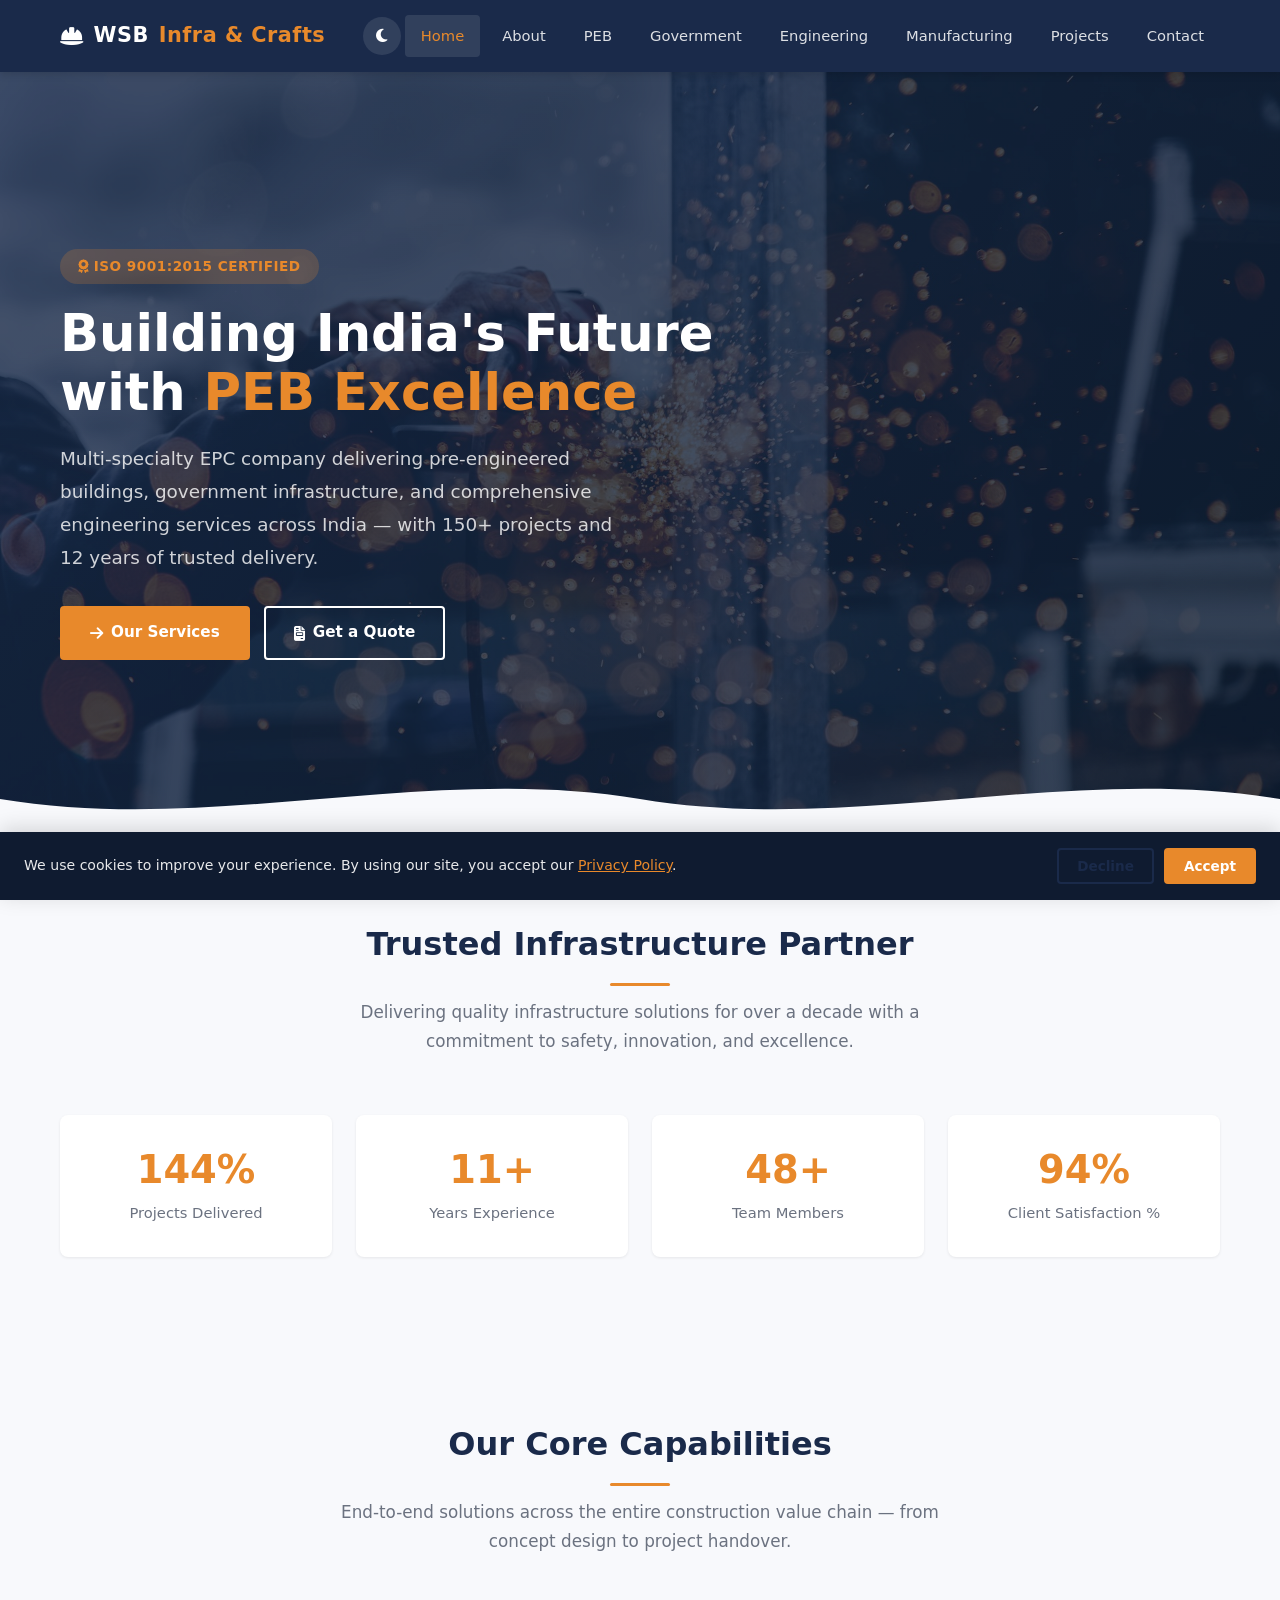
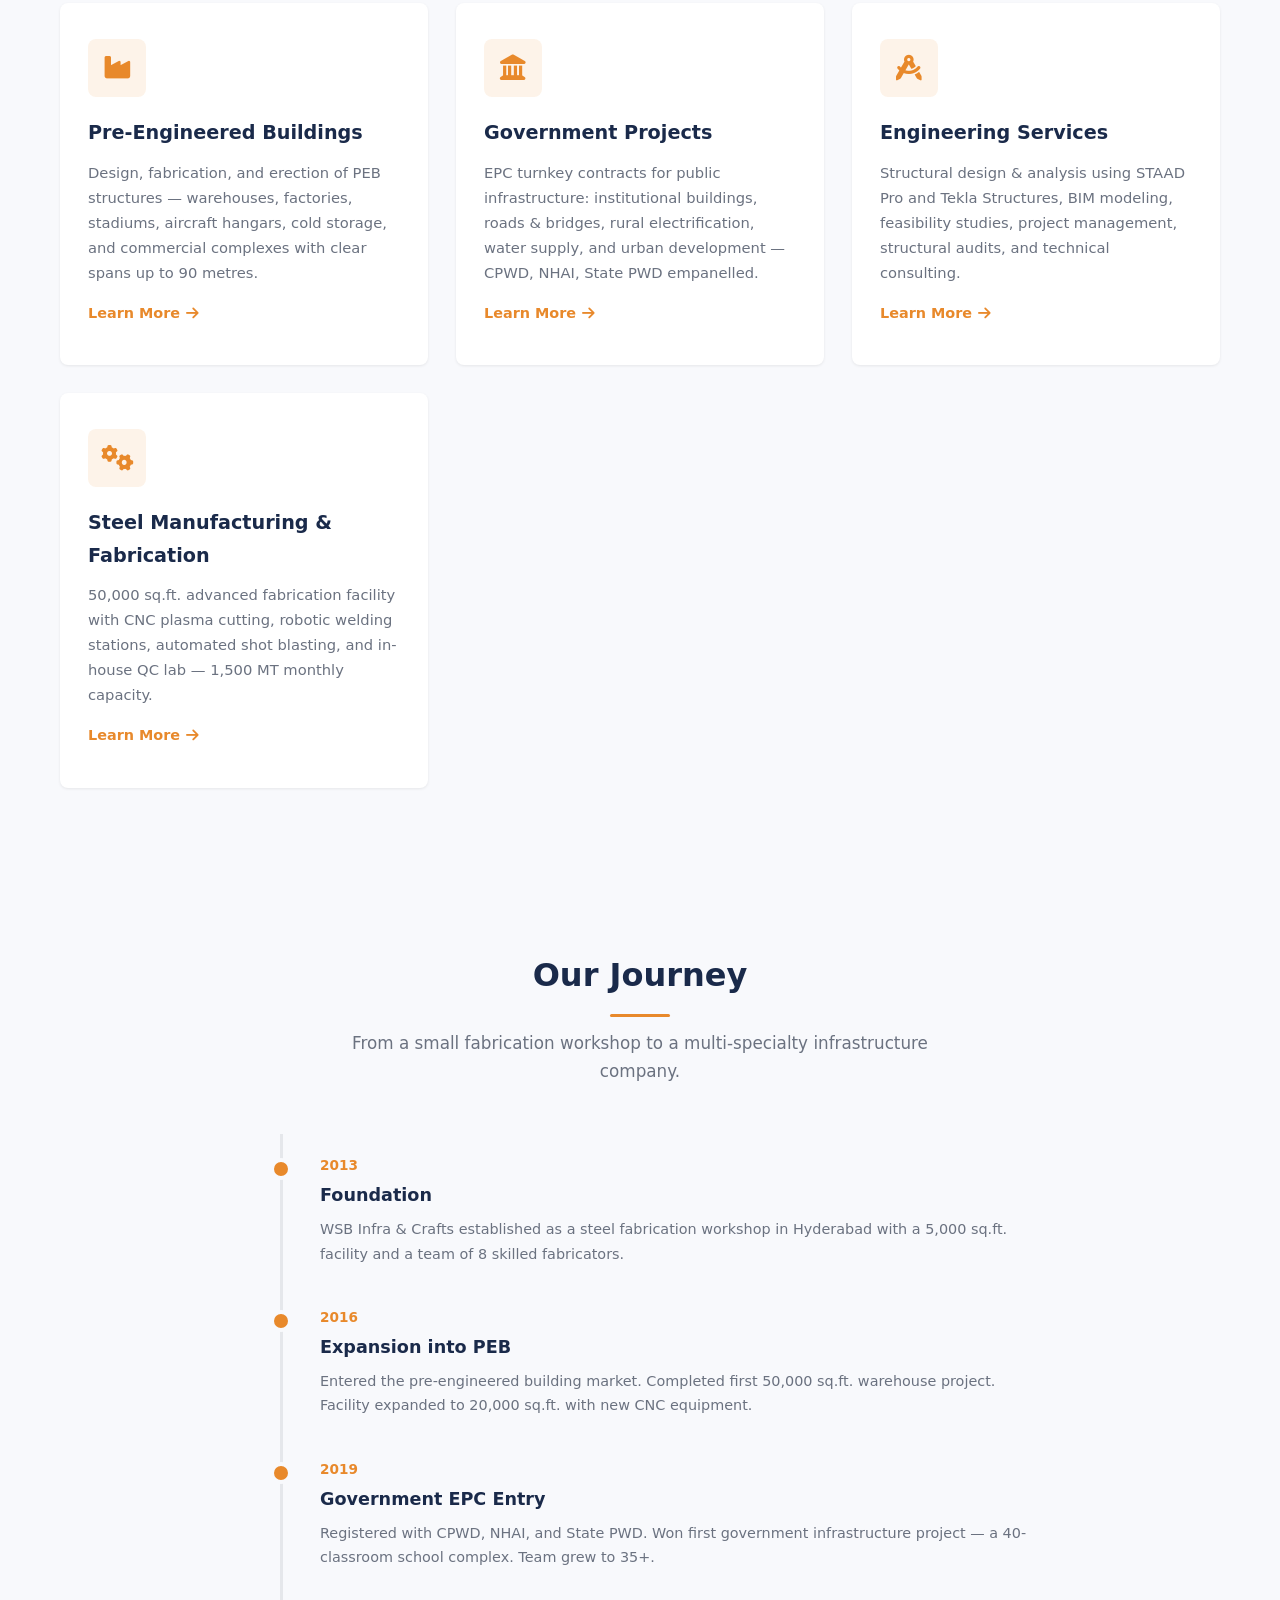
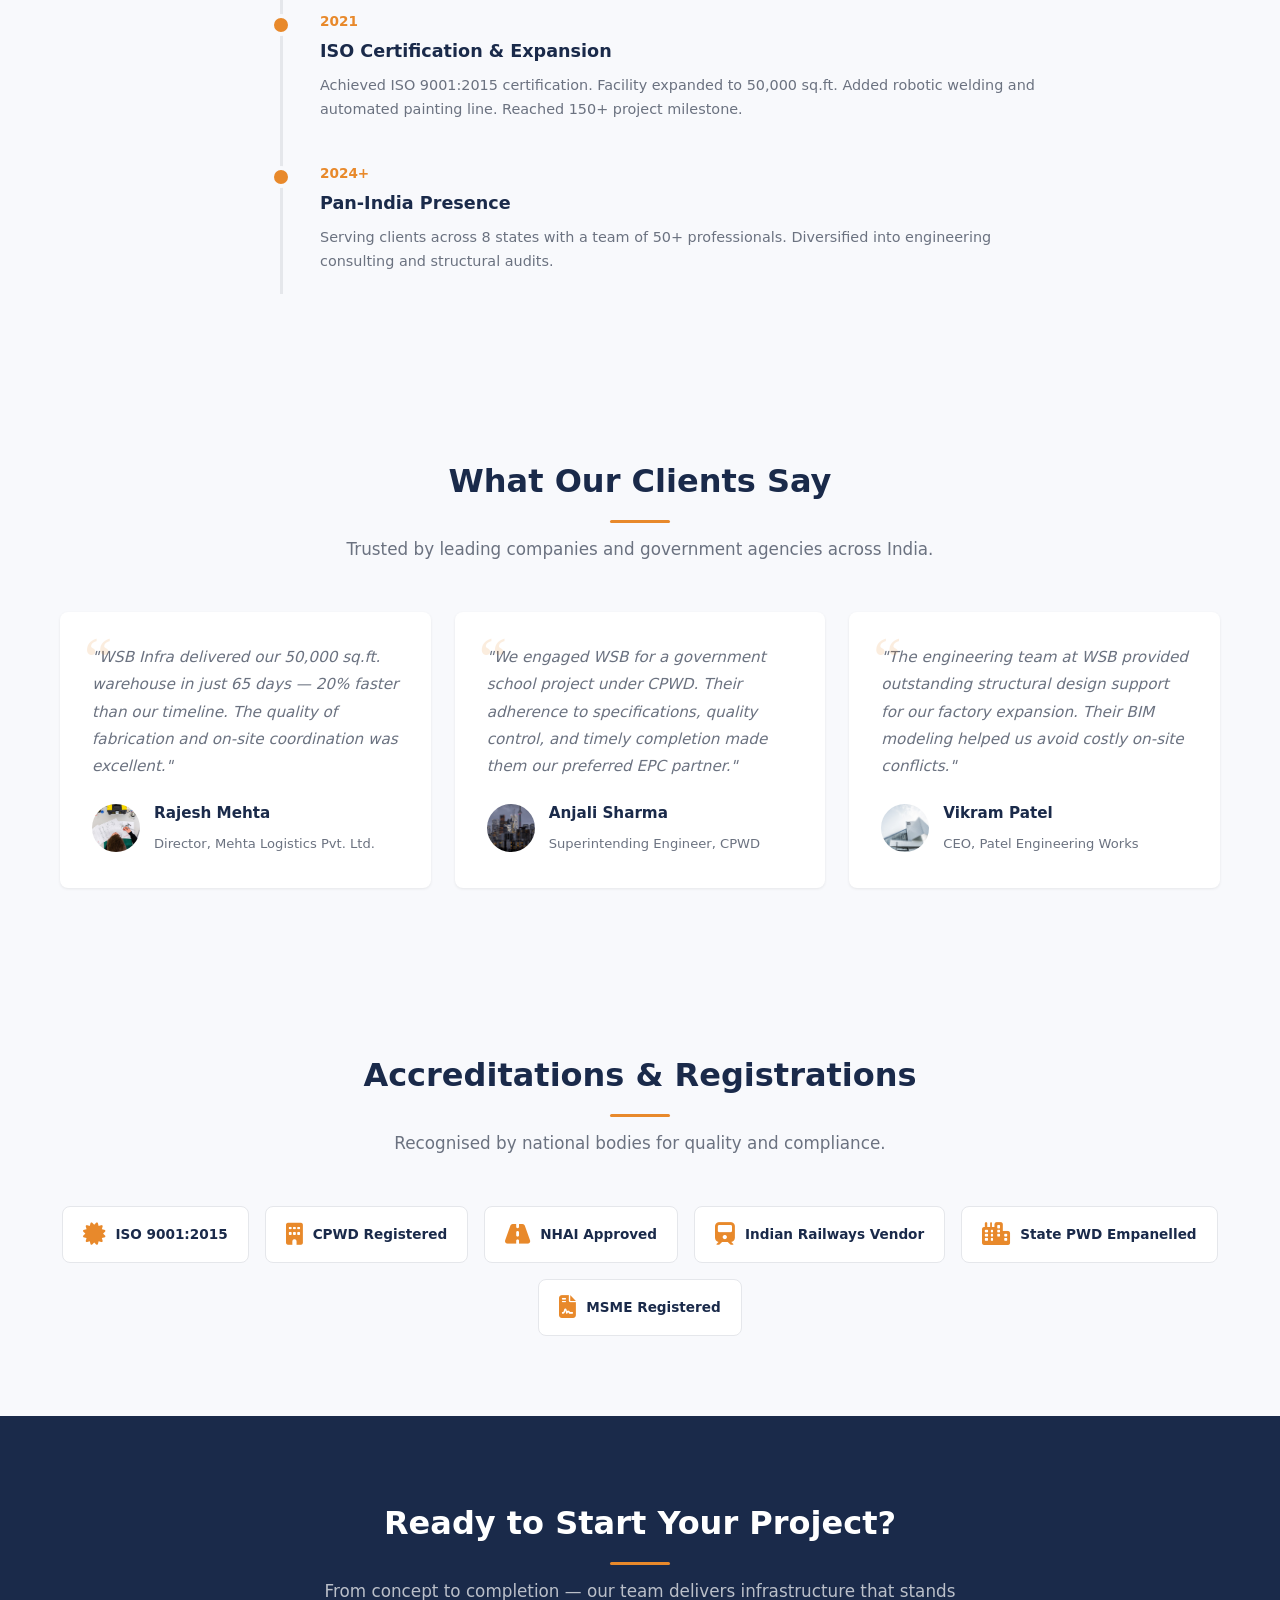
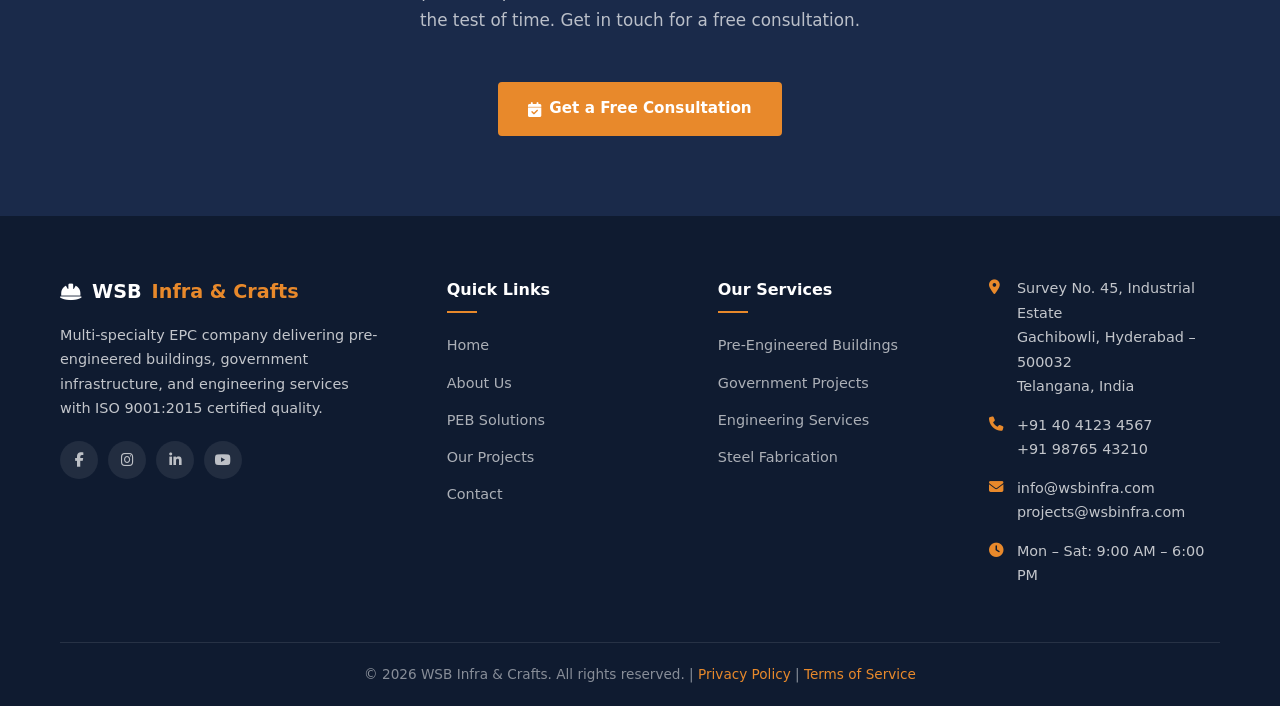
==== commit 35a68cc5: "Complete overhaul: fix JS bugs (nav, filter), add dark mode, preloader, back-to-top, scroll progress" ====
--- a/index.html
+++ b/index.html
@@ -3,17 +3,50 @@
 <head>
     <meta charset="UTF-8">
     <meta name="viewport" content="width=device-width, initial-scale=1.0">
-    <meta name="description" content="WSB Infra & Crafts - Leading PEB manufacturer, government infrastructure EPC contractor, and engineering services provider. ISO 9001 certified. 150+ projects delivered.">
-    <meta name="keywords" content="PEB, pre-engineered buildings, infrastructure, government projects, EPC, fabrication, engineering services">
-    <title>WSB Infra & Crafts | PEB Manufacturing & Infrastructure Solutions</title>
+    <title>WSB Infra &amp; Crafts | PEB Manufacturing &amp; Infrastructure Solutions</title>
+    <meta name="description" content="WSB Infra & Crafts — ISO 9001 certified PEB manufacturer, EPC contractor for government infrastructure, structural engineering, and steel fabrication. 150+ projects across India.">
+    <meta name="keywords" content="PEB, pre-engineered buildings, infrastructure, government projects, EPC, fabrication, structural engineering, Hyderabad, Telangana, steel buildings, CPWD contractor, NHAI">
+    <meta name="author" content="WSB Infra & Crafts">
+    <meta name="robots" content="index, follow">
+    <meta property="og:title" content="WSB Infra & Crafts | PEB Manufacturing &amp; Infrastructure">
+    <meta property="og:description" content="Multi-specialty EPC company delivering pre-engineered buildings, government infrastructure, and engineering services across India.">
+    <meta property="og:type" content="website">
+    <meta property="og:url" content="https://wsbinfra.com">
+    <meta property="og:image" content="https://wsbinfra.com/images/hero-bg.jpg">
+    <meta name="twitter:card" content="summary_large_image">
+    <meta name="twitter:title" content="WSB Infra & Crafts">
+    <meta name="twitter:description" content="PEB manufacturing, government infrastructure EPC, engineering services.">
+    <link rel="canonical" href="https://wsbinfra.com">
     <link rel="icon" type="image/svg+xml" href="data:image/svg+xml,<svg xmlns='http://www.w3.org/2000/svg' viewBox='0 0 100 100'><text y='.9em' font-size='90'>🏗️</text></svg>">
+    <link rel="preconnect" href="https://cdnjs.cloudflare.com">
     <link rel="stylesheet" href="https://cdnjs.cloudflare.com/ajax/libs/font-awesome/6.5.1/css/all.min.css">
     <link rel="stylesheet" href="css/style.css">
+    <script type="application/ld+json">
+    {
+        "@context": "https://schema.org",
+        "@type": "Organization",
+        "name": "WSB Infra & Crafts",
+        "url": "https://wsbinfra.com",
+        "logo": "https://wsbinfra.com/images/hero-bg.jpg",
+        "contactPoint": [
+            { "@type": "ContactPoint", "telephone": "+91-40-41234567", "contactType": "sales", "availableLanguage": ["English", "Hindi", "Telugu"] }
+        ],
+        "address": { "@type": "PostalAddress", "streetAddress": "Survey No. 45, Industrial Estate, Gachibowli", "addressLocality": "Hyderabad", "addressRegion": "Telangana", "postalCode": "500032", "addressCountry": "IN" },
+        "description": "Multi-specialty EPC company delivering pre-engineered buildings, government infrastructure, and engineering services.",
+        "isoCertification": "ISO 9001:2015",
+        "knowsAbout": ["Pre-Engineered Buildings", "EPC Contracting", "Structural Engineering", "Steel Fabrication", "Government Infrastructure"]
+    }
+    </script>
 </head>
 <body>
-    <header class="navbar">
-        <div class="container">
-            <a href="index.html" class="logo"><i class="fas fa-hard-hat"></i> WSB <span>Infra &amp; Crafts</span></a>
+
+<div id="preloader"><div class="preloader__spinner"></div><div class="preloader__text">Loading...</div></div>
+
+<header class="navbar">
+    <div class="container">
+        <a href="index.html" class="logo"><i class="fas fa-hard-hat"></i> WSB <span>Infra &amp; Crafts</span></a>
+        <div style="display:flex;align-items:center;gap:4px">
+            <button id="darkToggle" aria-label="Toggle dark mode"><i class="fas fa-moon"></i></button>
             <button class="hamburger" id="hamburger" aria-label="Menu"><span></span><span></span><span></span></button>
             <nav class="nav-links" id="navLinks">
                 <a href="index.html" class="active">Home</a>
@@ -26,126 +59,175 @@
                 <a href="contact.html">Contact</a>
             </nav>
         </div>
-    </header>
-
-    <section class="hero">
-        <div class="hero-bg" style="background-image:url('images/hero-bg.jpg')"></div>
-        <div class="hero-wave"><svg viewBox="0 0 1440 80" fill="none"><path d="M0 40C240 80 480 0 720 40C960 80 1200 0 1440 40V80H0V40Z" fill="#f8f9fc"/></svg></div>
-        <div class="container">
-            <div class="hero-content">
-                <span class="hero-badge">ISO 9001:2015 Certified</span>
-                <h1>Building India's Future with <span>PEB Excellence</span></h1>
-                <p>Multi-specialty EPC company delivering pre-engineered buildings, government infrastructure, and comprehensive engineering services across India.</p>
-                <div class="hero-buttons">
-                    <a href="services/peb.html" class="btn btn-primary">Our Services</a>
-                    <a href="contact.html" class="btn btn-outline-light">Get a Quote</a>
+    </div>
+</header>
+
+<section class="hero">
+    <div class="hero-bg" style="background-image:url('images/hero-bg.jpg')" data-parallax="0.2"></div>
+    <div class="hero-wave"><svg viewBox="0 0 1440 80" fill="none"><path d="M0 40C240 80 480 0 720 40C960 80 1200 0 1440 40V80H0V40Z" fill="#f8f9fc"/></svg></div>
+    <div class="container">
+        <div class="hero-content anim-up">
+            <span class="hero-badge"><i class="fas fa-award"></i> ISO 9001:2015 Certified</span>
+            <h1>Building India's Future with <span>PEB Excellence</span></h1>
+            <p>Multi-specialty EPC company delivering pre-engineered buildings, government infrastructure, and comprehensive engineering services across India — with 150+ projects and 12 years of trusted delivery.</p>
+            <div class="hero-buttons">
+                <a href="services/peb.html" class="btn btn-primary"><i class="fas fa-arrow-right"></i> Our Services</a>
+                <a href="contact.html" class="btn btn-outline-light"><i class="fas fa-file-invoice"></i> Get a Quote</a>
+            </div>
+        </div>
+    </div>
+</section>
+
+<section class="section section-gray">
+    <div class="container">
+        <div class="section-header anim-up">
+            <h2 class="section-title">Trusted Infrastructure Partner</h2>
+            <p class="section-subtitle">Delivering quality infrastructure solutions for over a decade with a commitment to safety, innovation, and excellence.</p>
+        </div>
+        <div class="stats-grid" data-stagger="0.12">
+            <div class="stat-card"><div class="stat-number" data-count="150">0</div><div class="stat-label">Projects Delivered</div></div>
+            <div class="stat-card"><div class="stat-number" data-count="12">0</div><div class="stat-label">Years Experience</div></div>
+            <div class="stat-card"><div class="stat-number" data-count="50">0</div><div class="stat-label">Team Members</div></div>
+            <div class="stat-card"><div class="stat-number" data-count="98">0</div><div class="stat-label">Client Satisfaction %</div></div>
+        </div>
+    </div>
+</section>
+
+<section class="section">
+    <div class="container">
+        <div class="section-header anim-up">
+            <h2 class="section-title">Our Core Capabilities</h2>
+            <p class="section-subtitle">End-to-end solutions across the entire construction value chain — from concept design to project handover.</p>
+        </div>
+        <div class="services-grid" data-stagger="0.1">
+            <a href="services/peb.html" class="service-card">
+                <div class="service-icon"><i class="fas fa-industry"></i></div>
+                <h3>Pre-Engineered Buildings</h3>
+                <p>Design, fabrication, and erection of PEB structures — warehouses, factories, stadiums, aircraft hangars, cold storage, and commercial complexes with clear spans up to 90 metres.</p>
+                <span class="service-link">Learn More <i class="fas fa-arrow-right"></i></span>
+            </a>
+            <a href="services/government.html" class="service-card">
+                <div class="service-icon"><i class="fas fa-landmark"></i></div>
+                <h3>Government Projects</h3>
+                <p>EPC turnkey contracts for public infrastructure: institutional buildings, roads &amp; bridges, rural electrification, water supply, and urban development — CPWD, NHAI, State PWD empanelled.</p>
+                <span class="service-link">Learn More <i class="fas fa-arrow-right"></i></span>
+            </a>
+            <a href="services/engineering.html" class="service-card">
+                <div class="service-icon"><i class="fas fa-drafting-compass"></i></div>
+                <h3>Engineering Services</h3>
+                <p>Structural design &amp; analysis using STAAD Pro and Tekla Structures, BIM modeling, feasibility studies, project management, structural audits, and technical consulting.</p>
+                <span class="service-link">Learn More <i class="fas fa-arrow-right"></i></span>
+            </a>
+            <a href="services/manufacturing.html" class="service-card">
+                <div class="service-icon"><i class="fas fa-cogs"></i></div>
+                <h3>Steel Manufacturing &amp; Fabrication</h3>
+                <p>50,000 sq.ft. advanced fabrication facility with CNC plasma cutting, robotic welding stations, automated shot blasting, and in-house QC lab — 1,500 MT monthly capacity.</p>
+                <span class="service-link">Learn More <i class="fas fa-arrow-right"></i></span>
+            </a>
+        </div>
+    </div>
+</section>
+
+<section class="section section-gray">
+    <div class="container">
+        <div class="section-header anim-up">
+            <h2 class="section-title">Our Journey</h2>
+            <p class="section-subtitle">From a small fabrication workshop to a multi-specialty infrastructure company.</p>
+        </div>
+        <div class="timeline">
+            <div class="timeline-item anim-left"><div class="timeline-dot"></div><div class="year">2013</div><h3>Foundation</h3><p>WSB Infra &amp; Crafts established as a steel fabrication workshop in Hyderabad with a 5,000 sq.ft. facility and a team of 8 skilled fabricators.</p></div>
+            <div class="timeline-item anim-left"><div class="timeline-dot"></div><div class="year">2016</div><h3>Expansion into PEB</h3><p>Entered the pre-engineered building market. Completed first 50,000 sq.ft. warehouse project. Facility expanded to 20,000 sq.ft. with new CNC equipment.</p></div>
+            <div class="timeline-item anim-left"><div class="timeline-dot"></div><div class="year">2019</div><h3>Government EPC Entry</h3><p>Registered with CPWD, NHAI, and State PWD. Won first government infrastructure project — a 40-classroom school complex. Team grew to 35+.</p></div>
+            <div class="timeline-item anim-left"><div class="timeline-dot"></div><div class="year">2021</div><h3>ISO Certification &amp; Expansion</h3><p>Achieved ISO 9001:2015 certification. Facility expanded to 50,000 sq.ft. Added robotic welding and automated painting line. Reached 150+ project milestone.</p></div>
+            <div class="timeline-item anim-left"><div class="timeline-dot"></div><div class="year">2024+</div><h3>Pan-India Presence</h3><p>Serving clients across 8 states with a team of 50+ professionals. Diversified into engineering consulting and structural audits.</p></div>
+        </div>
+    </div>
+</section>
+
+<section class="section">
+    <div class="container">
+        <div class="section-header anim-up">
+            <h2 class="section-title">What Our Clients Say</h2>
+            <p class="section-subtitle">Trusted by leading companies and government agencies across India.</p>
+        </div>
+        <div class="testimonials-grid" data-stagger="0.1">
+            <div class="testimonial-card anim-up"><p>"WSB Infra delivered our 50,000 sq.ft. warehouse in just 65 days — 20% faster than our timeline. The quality of fabrication and on-site coordination was excellent."</p><div class="testimonial-author"><img src="images/about.jpg" alt="Client" loading="lazy"><div><h4>Rajesh Mehta</h4><span>Director, Mehta Logistics Pvt. Ltd.</span></div></div></div>
+            <div class="testimonial-card anim-up"><p>"We engaged WSB for a government school project under CPWD. Their adherence to specifications, quality control, and timely completion made them our preferred EPC partner."</p><div class="testimonial-author"><img src="images/portfolio-1.jpg" alt="Client" loading="lazy"><div><h4>Anjali Sharma</h4><span>Superintending Engineer, CPWD</span></div></div></div>
+            <div class="testimonial-card anim-up"><p>"The engineering team at WSB provided outstanding structural design support for our factory expansion. Their BIM modeling helped us avoid costly on-site conflicts."</p><div class="testimonial-author"><img src="images/portfolio-2.jpg" alt="Client" loading="lazy"><div><h4>Vikram Patel</h4><span>CEO, Patel Engineering Works</span></div></div></div>
+        </div>
+    </div>
+</section>
+
+<section class="section section-gray">
+    <div class="container text-center">
+        <div class="section-header anim-up">
+            <h2 class="section-title">Accreditations &amp; Registrations</h2>
+            <p class="section-subtitle">Recognised by national bodies for quality and compliance.</p>
+        </div>
+        <div class="cert-badges" data-stagger="0.08">
+            <span class="cert-badge anim-scale"><i class="fas fa-certificate"></i> ISO 9001:2015</span>
+            <span class="cert-badge anim-scale"><i class="fas fa-building"></i> CPWD Registered</span>
+            <span class="cert-badge anim-scale"><i class="fas fa-road"></i> NHAI Approved</span>
+            <span class="cert-badge anim-scale"><i class="fas fa-train"></i> Indian Railways Vendor</span>
+            <span class="cert-badge anim-scale"><i class="fas fa-city"></i> State PWD Empanelled</span>
+            <span class="cert-badge anim-scale"><i class="fas fa-file-contract"></i> MSME Registered</span>
+        </div>
+    </div>
+</section>
+
+<section class="section section-dark">
+    <div class="container text-center">
+        <div class="section-header anim-up">
+            <h2 class="section-title">Ready to Start Your Project?</h2>
+            <p class="section-subtitle">From concept to completion — our team delivers infrastructure that stands the test of time. Get in touch for a free consultation.</p>
+        </div>
+        <a href="contact.html" class="btn btn-primary anim-scale"><i class="fas fa-calendar-check"></i> Get a Free Consultation</a>
+    </div>
+</section>
+
+<footer class="footer">
+    <div class="container">
+        <div class="footer-grid">
+            <div class="footer-brand">
+                <div class="logo"><i class="fas fa-hard-hat"></i> WSB <span>Infra &amp; Crafts</span></div>
+                <p>Multi-specialty EPC company delivering pre-engineered buildings, government infrastructure, and engineering services with ISO 9001:2015 certified quality.</p>
+                <div class="footer-social">
+                    <a href="#" aria-label="Facebook"><i class="fab fa-facebook-f"></i></a>
+                    <a href="#" aria-label="Instagram"><i class="fab fa-instagram"></i></a>
+                    <a href="#" aria-label="LinkedIn"><i class="fab fa-linkedin-in"></i></a>
+                    <a href="#" aria-label="YouTube"><i class="fab fa-youtube"></i></a>
                 </div>
             </div>
-        </div>
-    </section>
-
-    <section class="section section-gray">
-        <div class="container">
-            <div class="section-header">
-                <h2 class="section-title">Trusted Infrastructure Partner</h2>
-                <p class="section-subtitle">Delivering quality infrastructure solutions for over a decade with a commitment to safety, innovation, and excellence.</p>
-            </div>
-            <div class="stats-grid">
-                <div class="stat-card"><div class="stat-number" data-count="150">0</div><div class="stat-label">Projects Delivered</div></div>
-                <div class="stat-card"><div class="stat-number" data-count="12">0</div><div class="stat-label">Years Experience</div></div>
-                <div class="stat-card"><div class="stat-number" data-count="50">0</div><div class="stat-label">Team Members</div></div>
-                <div class="stat-card"><div class="stat-number" data-count="98">0</div><div class="stat-label">Client Satisfaction %</div></div>
-            </div>
-        </div>
-    </section>
-
-    <section class="section">
-        <div class="container">
-            <div class="section-header">
-                <h2 class="section-title">Our Core Capabilities</h2>
-                <p class="section-subtitle">End-to-end solutions across the entire construction value chain — from design to handover.</p>
-            </div>
-            <div class="services-grid">
-                <a href="services/peb.html" class="service-card">
-                    <div class="service-icon"><i class="fas fa-industry"></i></div>
-                    <h3>Pre-Engineered Buildings</h3>
-                    <p>Design, fabrication, and erection of PEB structures — warehouses, factories, stadiums, and commercial complexes with clear spans up to 90m.</p>
-                    <span class="service-link">Learn More <i class="fas fa-arrow-right"></i></span>
-                </a>
-                <a href="services/government.html" class="service-card">
-                    <div class="service-icon"><i class="fas fa-landmark"></i></div>
-                    <h3>Government Projects</h3>
-                    <p>EPC turnkey contracts for public infrastructure including institutional buildings, bridges, rural electrification, and urban development projects.</p>
-                    <span class="service-link">Learn More <i class="fas fa-arrow-right"></i></span>
-                </a>
-                <a href="services/engineering.html" class="service-card">
-                    <div class="service-icon"><i class="fas fa-drafting-compass"></i></div>
-                    <h3>Engineering Services</h3>
-                    <p>Structural design &amp; analysis using STAAD Pro and Tekla, BIM modeling, feasibility studies, project management, and technical consulting.</p>
-                    <span class="service-link">Learn More <i class="fas fa-arrow-right"></i></span>
-                </a>
-                <a href="services/manufacturing.html" class="service-card">
-                    <div class="service-icon"><i class="fas fa-cogs"></i></div>
-                    <h3>Manufacturing &amp; Fabrication</h3>
-                    <p>State-of-the-art 15,000 sq.ft. facility with CNC cutting, automated welding, 7-stage paint finishing, and in-house QC laboratory. 25 MT monthly capacity.</p>
-                    <span class="service-link">Learn More <i class="fas fa-arrow-right"></i></span>
-                </a>
-            </div>
-        </div>
-    </section>
-
-    <section class="section section-dark">
-        <div class="container text-center">
-            <div class="section-header">
-                <h2 class="section-title">Ready to Start Your Project?</h2>
-                <p class="section-subtitle">From concept to completion, our team delivers infrastructure that stands the test of time.</p>
-            </div>
-            <a href="contact.html" class="btn btn-primary">Get a Free Consultation</a>
-        </div>
-    </section>
-
-    <footer class="footer">
-        <div class="container">
-            <div class="footer-grid">
-                <div class="footer-brand">
-                    <div class="logo"><i class="fas fa-hard-hat"></i> WSB <span>Infra &amp; Crafts</span></div>
-                    <p>Multi-specialty EPC company delivering pre-engineered buildings, government infrastructure, and engineering services with ISO-certified quality.</p>
-                    <div class="footer-social">
-                        <a href="#" aria-label="Facebook"><i class="fab fa-facebook-f"></i></a>
-                        <a href="#" aria-label="Instagram"><i class="fab fa-instagram"></i></a>
-                        <a href="#" aria-label="LinkedIn"><i class="fab fa-linkedin-in"></i></a>
-                        <a href="#" aria-label="YouTube"><i class="fab fa-youtube"></i></a>
-                    </div>
-                </div>
-                <div class="footer-links">
-                    <h4>Quick Links</h4>
-                    <ul>
-                        <li><a href="index.html">Home</a></li>
-                        <li><a href="about.html">About Us</a></li>
-                        <li><a href="services/peb.html">PEB Solutions</a></li>
-                        <li><a href="projects.html">Our Projects</a></li>
-                        <li><a href="contact.html">Contact</a></li>
-                    </ul>
-                </div>
-                <div class="footer-links">
-                    <h4>Our Services</h4>
-                    <ul>
-                        <li><a href="services/peb.html">Pre-Engineered Buildings</a></li>
-                        <li><a href="services/government.html">Government Projects</a></li>
-                        <li><a href="services/engineering.html">Engineering Services</a></li>
-                        <li><a href="services/manufacturing.html">Steel Fabrication</a></li>
-                    </ul>
-                </div>
-                <ul class="footer-contact">
-                    <li><i class="fas fa-map-marker-alt"></i><span>123 Industrial Area, Your City – 000001</span></li>
-                    <li><i class="fas fa-phone"></i><span>+1 (555) 123-4567</span></li>
-                    <li><i class="fas fa-envelope"></i><span>info@wsbinfra.com</span></li>
+            <div class="footer-links">
+                <h4>Quick Links</h4>
+                <ul>
+                    <li><a href="index.html">Home</a></li>
+                    <li><a href="about.html">About Us</a></li>
+                    <li><a href="services/peb.html">PEB Solutions</a></li>
+                    <li><a href="projects.html">Our Projects</a></li>
+                    <li><a href="contact.html">Contact</a></li>
                 </ul>
             </div>
-            <div class="footer-bottom"><p>&copy; <span id="year"></span> WSB Infra &amp; Crafts. All rights reserved.</p></div>
-        </div>
-    </footer>
-
-    <script src="js/main.js"></script>
+            <div class="footer-links">
+                <h4>Our Services</h4>
+                <ul>
+                    <li><a href="services/peb.html">Pre-Engineered Buildings</a></li>
+                    <li><a href="services/government.html">Government Projects</a></li>
+                    <li><a href="services/engineering.html">Engineering Services</a></li>
+                    <li><a href="services/manufacturing.html">Steel Fabrication</a></li>
+                </ul>
+            </div>
+            <ul class="footer-contact">
+                <li><i class="fas fa-map-marker-alt"></i><span>Survey No. 45, Industrial Estate<br>Gachibowli, Hyderabad – 500032<br>Telangana, India</span></li>
+                <li><i class="fas fa-phone"></i><span>+91 40 4123 4567<br>+91 98765 43210</span></li>
+                <li><i class="fas fa-envelope"></i><span>info@wsbinfra.com<br>projects@wsbinfra.com</span></li>
+                <li><i class="fas fa-clock"></i><span>Mon – Sat: 9:00 AM – 6:00 PM</span></li>
+            </ul>
+        </div>
+        <div class="footer-bottom"><p>&copy; <span id="year"></span> WSB Infra &amp; Crafts. All rights reserved. | <a href="#">Privacy Policy</a> | <a href="#">Terms of Service</a></p></div>
+    </div>
+</footer>
+
+<script src="js/main.js"></script>
 </body>
 </html>
--- a/css/style.css
+++ b/css/style.css
@@ -1069,27 +1069,28 @@
   color: rgba(255,255,255,0.5);
 }
 
-/* ----- Animations ----- */
-.animate-up,
-.animate-left,
-.animate-right {
+/* ----- Animations (also handles .anim-* prefixed classes) ----- */
+.animate-up, .anim-up,
+.animate-left, .anim-left,
+.animate-right, .anim-right,
+.anim-scale,
+.anim-fade {
   opacity: 0;
   transition: all 0.7s ease;
-}
-.animate-up {
-  transform: translateY(40px);
-}
-.animate-left {
-  transform: translateX(-40px);
-}
-.animate-right {
-  transform: translateX(40px);
-}
-.animate-up.visible,
-.animate-left.visible,
-.animate-right.visible {
+  transition-delay: var(--delay, 0s);
+}
+.animate-up, .anim-up { transform: translateY(40px); }
+.animate-left, .anim-left { transform: translateX(-40px); }
+.animate-right, .anim-right { transform: translateX(40px); }
+.anim-scale { transform: scale(0.85); }
+.anim-fade { opacity: 0; }
+.animate-up.visible, .anim-up.visible,
+.animate-left.visible, .anim-left.visible,
+.animate-right.visible, .anim-right.visible,
+.anim-scale.visible,
+.anim-fade.visible {
   opacity: 1;
-  transform: translate(0, 0);
+  transform: translate(0, 0) scale(1);
 }
 
 /* ----- Utility ----- */
@@ -1337,3 +1338,509 @@
     font-size: 1.4rem;
   }
 }
+
+/* ===============================================================
+   ADVANCED FEATURES
+   =============================================================== */
+
+/* ----- Scroll Progress Bar ----- */
+#scrollProgress {
+  position: fixed;
+  top: 0; left: 0;
+  height: 3px;
+  background: var(--accent);
+  z-index: 10000;
+  width: 0%;
+  transition: width 0.1s linear;
+}
+
+/* ----- Preloader ----- */
+#preloader {
+  position: fixed;
+  inset: 0;
+  z-index: 99999;
+  background: var(--bg-light);
+  display: flex;
+  align-items: center;
+  justify-content: center;
+  flex-direction: column;
+  gap: 24px;
+  transition: opacity 0.5s ease, visibility 0.5s ease;
+}
+#preloader.preloader--hidden {
+  opacity: 0;
+  visibility: hidden;
+  pointer-events: none;
+}
+.preloader__spinner {
+  width: 48px; height: 48px;
+  border: 4px solid var(--border-light);
+  border-top-color: var(--accent);
+  border-radius: 50%;
+  animation: spin 0.8s linear infinite;
+}
+.preloader__text {
+  font-size: 0.9rem;
+  color: var(--text-muted);
+  font-weight: 500;
+  letter-spacing: 2px;
+  text-transform: uppercase;
+}
+
+/* ----- Back to Top ----- */
+#backToTop {
+  position: fixed;
+  bottom: 30px; right: 30px;
+  width: 44px; height: 44px;
+  border-radius: 50%;
+  background: var(--accent);
+  color: var(--text-light);
+  border: none;
+  cursor: pointer;
+  font-size: 1.1rem;
+  display: flex;
+  align-items: center;
+  justify-content: center;
+  box-shadow: var(--shadow-md);
+  opacity: 0;
+  visibility: hidden;
+  transform: translateY(20px);
+  transition: all var(--transition);
+  z-index: 999;
+}
+#backToTop.btt--visible {
+  opacity: 1;
+  visibility: visible;
+  transform: translateY(0);
+}
+#backToTop:hover {
+  background: var(--accent-hover);
+  transform: translateY(-3px);
+  box-shadow: var(--shadow-lg);
+}
+
+/* ----- Dark Mode Toggle ----- */
+#darkToggle {
+  background: rgba(255,255,255,0.1);
+  border: none;
+  color: var(--text-light);
+  width: 38px; height: 38px;
+  border-radius: 50%;
+  cursor: pointer;
+  display: flex;
+  align-items: center;
+  justify-content: center;
+  font-size: 0.95rem;
+  transition: all var(--transition);
+  margin-left: 8px;
+}
+#darkToggle:hover {
+  background: rgba(255,255,255,0.2);
+}
+
+/* ----- Cookie Banner ----- */
+.cookie-banner {
+  position: fixed;
+  bottom: 0; left: 0; right: 0;
+  background: var(--primary-dark);
+  color: rgba(255,255,255,0.9);
+  padding: 16px 24px;
+  display: flex;
+  align-items: center;
+  justify-content: space-between;
+  gap: 20px;
+  flex-wrap: wrap;
+  z-index: 9998;
+  box-shadow: 0 -4px 20px rgba(0,0,0,0.15);
+  animation: slideUp 0.4s ease;
+}
+.cookie-banner p {
+  font-size: 0.88rem;
+  margin: 0;
+  flex: 1;
+  min-width: 200px;
+}
+.cookie-banner a {
+  color: var(--accent);
+  text-decoration: underline;
+}
+.cookie-banner__actions {
+  display: flex;
+  gap: 10px;
+  flex-shrink: 0;
+}
+@keyframes slideUp {
+  from { transform: translateY(100%); }
+  to { transform: translateY(0); }
+}
+
+/* ----- FAQ Accordion ----- */
+.faq-list {
+  max-width: 800px;
+  margin: 0 auto;
+  display: flex;
+  flex-direction: column;
+  gap: 12px;
+}
+.faq-item {
+  background: var(--text-light);
+  border: 1px solid var(--border-light);
+  border-radius: var(--radius-md);
+  overflow: hidden;
+  transition: box-shadow var(--transition);
+}
+.faq-item:hover {
+  box-shadow: var(--shadow-sm);
+}
+.faq-question {
+  width: 100%;
+  display: flex;
+  justify-content: space-between;
+  align-items: center;
+  padding: 18px 24px;
+  font-size: 1rem;
+  font-weight: 600;
+  color: var(--primary);
+  background: none;
+  border: none;
+  cursor: pointer;
+  font-family: inherit;
+  text-align: left;
+  transition: color var(--transition);
+}
+.faq-question:hover {
+  color: var(--accent);
+}
+.faq-question i {
+  transition: transform var(--transition);
+  color: var(--accent);
+  font-size: 0.85rem;
+}
+.faq-item--open .faq-question i {
+  transform: rotate(180deg);
+}
+.faq-answer {
+  max-height: 0;
+  overflow: hidden;
+  transition: max-height 0.4s ease, padding 0.4s ease;
+  padding: 0 24px;
+  color: var(--text-muted);
+  font-size: 0.92rem;
+  line-height: 1.7;
+}
+.faq-item--open .faq-answer {
+  max-height: 300px;
+  padding: 0 24px 18px;
+}
+
+/* ----- Testimonials ----- */
+.testimonials-grid {
+  display: grid;
+  grid-template-columns: repeat(auto-fill, minmax(320px, 1fr));
+  gap: 24px;
+}
+.testimonial-card {
+  background: var(--text-light);
+  border-radius: var(--radius-md);
+  padding: 32px;
+  box-shadow: var(--shadow-sm);
+  position: relative;
+  transition: all var(--transition);
+}
+.testimonial-card:hover {
+  transform: translateY(-4px);
+  box-shadow: var(--shadow-md);
+}
+.testimonial-card::before {
+  content: '\201C';
+  position: absolute;
+  top: 16px; left: 24px;
+  font-size: 4rem;
+  color: var(--accent);
+  opacity: 0.15;
+  line-height: 1;
+  font-family: Georgia, serif;
+}
+.testimonial-card p {
+  color: var(--text-muted);
+  font-size: 0.95rem;
+  line-height: 1.8;
+  margin-bottom: 20px;
+  font-style: italic;
+}
+.testimonial-author {
+  display: flex;
+  align-items: center;
+  gap: 14px;
+}
+.testimonial-author img {
+  width: 48px; height: 48px;
+  border-radius: 50%;
+  object-fit: cover;
+}
+.testimonial-author h4 {
+  font-size: 0.95rem;
+  color: var(--primary);
+  margin-bottom: 2px;
+}
+.testimonial-author span {
+  font-size: 0.82rem;
+  color: var(--text-muted);
+}
+
+/* ----- Team Section ----- */
+.team-grid {
+  display: grid;
+  grid-template-columns: repeat(auto-fill, minmax(250px, 1fr));
+  gap: 28px;
+}
+.team-card {
+  background: var(--text-light);
+  border-radius: var(--radius-md);
+  overflow: hidden;
+  box-shadow: var(--shadow-sm);
+  transition: all var(--transition);
+  text-align: center;
+}
+.team-card:hover {
+  transform: translateY(-6px);
+  box-shadow: var(--shadow-lg);
+}
+.team-card-image {
+  height: 260px;
+  overflow: hidden;
+  background: var(--bg-light);
+}
+.team-card-image img {
+  width: 100%; height: 100%;
+  object-fit: cover;
+  transition: transform 0.5s ease;
+}
+.team-card:hover .team-card-image img {
+  transform: scale(1.06);
+}
+.team-card-body {
+  padding: 20px;
+}
+.team-card-body h3 {
+  font-size: 1.05rem;
+  color: var(--primary);
+  margin-bottom: 4px;
+}
+.team-card-body .team-role {
+  font-size: 0.85rem;
+  color: var(--accent);
+  font-weight: 600;
+  margin-bottom: 10px;
+}
+.team-card-body p {
+  font-size: 0.85rem;
+  color: var(--text-muted);
+  line-height: 1.6;
+}
+
+/* ----- Timeline (Journey) ----- */
+.timeline {
+  position: relative;
+  max-width: 800px;
+  margin: 0 auto;
+  padding: 20px 0;
+}
+.timeline::before {
+  content: '';
+  position: absolute;
+  top: 0; left: 40px;
+  width: 3px;
+  height: 100%;
+  background: var(--border-light);
+}
+.timeline-item {
+  position: relative;
+  padding-left: 80px;
+  padding-bottom: 40px;
+}
+.timeline-item:last-child {
+  padding-bottom: 0;
+}
+.timeline-dot {
+  position: absolute;
+  left: 30px;
+  top: 4px;
+  width: 22px; height: 22px;
+  background: var(--accent);
+  border-radius: 50%;
+  border: 4px solid var(--bg-light);
+  z-index: 2;
+}
+.timeline-item .year {
+  font-size: 0.85rem;
+  color: var(--accent);
+  font-weight: 700;
+  margin-bottom: 4px;
+}
+.timeline-item h3 {
+  font-size: 1.1rem;
+  color: var(--primary);
+  margin-bottom: 6px;
+}
+.timeline-item p {
+  font-size: 0.9rem;
+  color: var(--text-muted);
+  line-height: 1.7;
+}
+
+/* ----- Process Steps ----- */
+.process-steps {
+  display: grid;
+  grid-template-columns: repeat(auto-fill, minmax(200px, 1fr));
+  gap: 24px;
+  counter-reset: step;
+}
+.process-step {
+  text-align: center;
+  padding: 28px 16px;
+  position: relative;
+}
+.process-step::before {
+  counter-increment: step;
+  content: counter(step);
+  display: block;
+  width: 44px; height: 44px;
+  line-height: 44px;
+  margin: 0 auto 16px;
+  background: var(--accent);
+  color: var(--text-light);
+  font-size: 1.1rem;
+  font-weight: 800;
+  border-radius: 50%;
+}
+.process-step h4 {
+  font-size: 1rem;
+  color: var(--primary);
+  margin-bottom: 8px;
+}
+.process-step p {
+  font-size: 0.88rem;
+  color: var(--text-muted);
+  line-height: 1.6;
+}
+
+/* ----- Certification Badges ----- */
+.cert-badges {
+  display: flex;
+  flex-wrap: wrap;
+  gap: 16px;
+  justify-content: center;
+  margin-top: 24px;
+}
+.cert-badge {
+  display: flex;
+  align-items: center;
+  gap: 10px;
+  background: var(--text-light);
+  border: 1px solid var(--border-light);
+  border-radius: var(--radius-md);
+  padding: 16px 20px;
+  font-size: 0.85rem;
+  font-weight: 600;
+  color: var(--primary);
+  transition: all var(--transition);
+}
+.cert-badge:hover {
+  border-color: var(--accent);
+  transform: translateY(-2px);
+  box-shadow: var(--shadow-sm);
+}
+.cert-badge i {
+  font-size: 1.4rem;
+  color: var(--accent);
+}
+
+/* ----- Custom Scrollbar ----- */
+::-webkit-scrollbar { width: 8px; }
+::-webkit-scrollbar-track { background: var(--bg-light); }
+::-webkit-scrollbar-thumb { background: var(--border-light); border-radius: 4px; }
+::-webkit-scrollbar-thumb:hover { background: var(--text-muted); }
+
+/* ===============================================================
+   DARK MODE
+   =============================================================== */
+[data-theme="dark"] {
+  --primary: #0d1b2a;
+  --primary-light: #1b2838;
+  --primary-dark: #070f1a;
+  --bg-light: #111827;
+  --bg-dark: #070f1a;
+  --text-dark: #e5e7eb;
+  --text-muted: #9ca3af;
+  --text-light: #f9fafb;
+  --border-light: #1f2937;
+  --shadow-sm: 0 1px 3px rgba(0,0,0,0.3);
+  --shadow-md: 0 4px 16px rgba(0,0,0,0.4);
+  --shadow-lg: 0 8px 32px rgba(0,0,0,0.5);
+}
+[data-theme="dark"] .service-card,
+[data-theme="dark"] .benefit-item,
+[data-theme="dark"] .stat-card,
+[data-theme="dark"] .eng-card,
+[data-theme="dark"] .project-card,
+[data-theme="dark"] .portfolio-item,
+[data-theme="dark"] .contact-form,
+[data-theme="dark"] .faq-item,
+[data-theme="dark"] .testimonial-card,
+[data-theme="dark"] .team-card,
+[data-theme="dark"] .job-card,
+[data-theme="dark"] .cert-item,
+[data-theme="dark"] .cert-badge {
+  background: #1a2332;
+}
+[data-theme="dark"] .section-gray {
+  background: #0f1724;
+}
+[data-theme="dark"] .filter-btn {
+  background: #1a2332;
+  color: var(--text-dark);
+  border-color: #2d3a4f;
+}
+[data-theme="dark"] .form-group input,
+[data-theme="dark"] .form-group textarea,
+[data-theme="dark"] .form-group select {
+  background: #1a2332;
+  border-color: #2d3a4f;
+  color: var(--text-dark);
+}
+[data-theme="dark"] #preloader {
+  background: #111827;
+}
+
+/* ===============================================================
+   ACCESSIBILITY & PRINT
+   =============================================================== */
+/* Focus visible */
+:focus-visible {
+  outline: 2px solid var(--accent);
+  outline-offset: 2px;
+}
+/* Reduced motion */
+@media (prefers-reduced-motion: reduce) {
+  *, *::before, *::after {
+    animation-duration: 0.01ms !important;
+    animation-iteration-count: 1 !important;
+    transition-duration: 0.01ms !important;
+    scroll-behavior: auto !important;
+  }
+  html { scroll-behavior: auto; }
+  [data-parallax] { transform: none !important; }
+}
+/* Print styles */
+@media print {
+  .navbar, .footer, #backToTop, #scrollProgress, #preloader,
+  .cookie-banner, .hero-wave, .btn, .portfolio-filters,
+  .contact-form, .hamburger { display: none !important; }
+  body { padding-top: 0; font-size: 12pt; color: #000; background: #fff; }
+  .section { padding: 20px 0; page-break-inside: avoid; }
+  .page-hero { min-height: auto; padding: 30px 0; }
+  .page-hero h1 { color: #000; }
+  .page-hero p { color: #333; }
+  a[href]::after { content: " (" attr(href) ")"; font-size: 0.8em; color: #555; }
+}
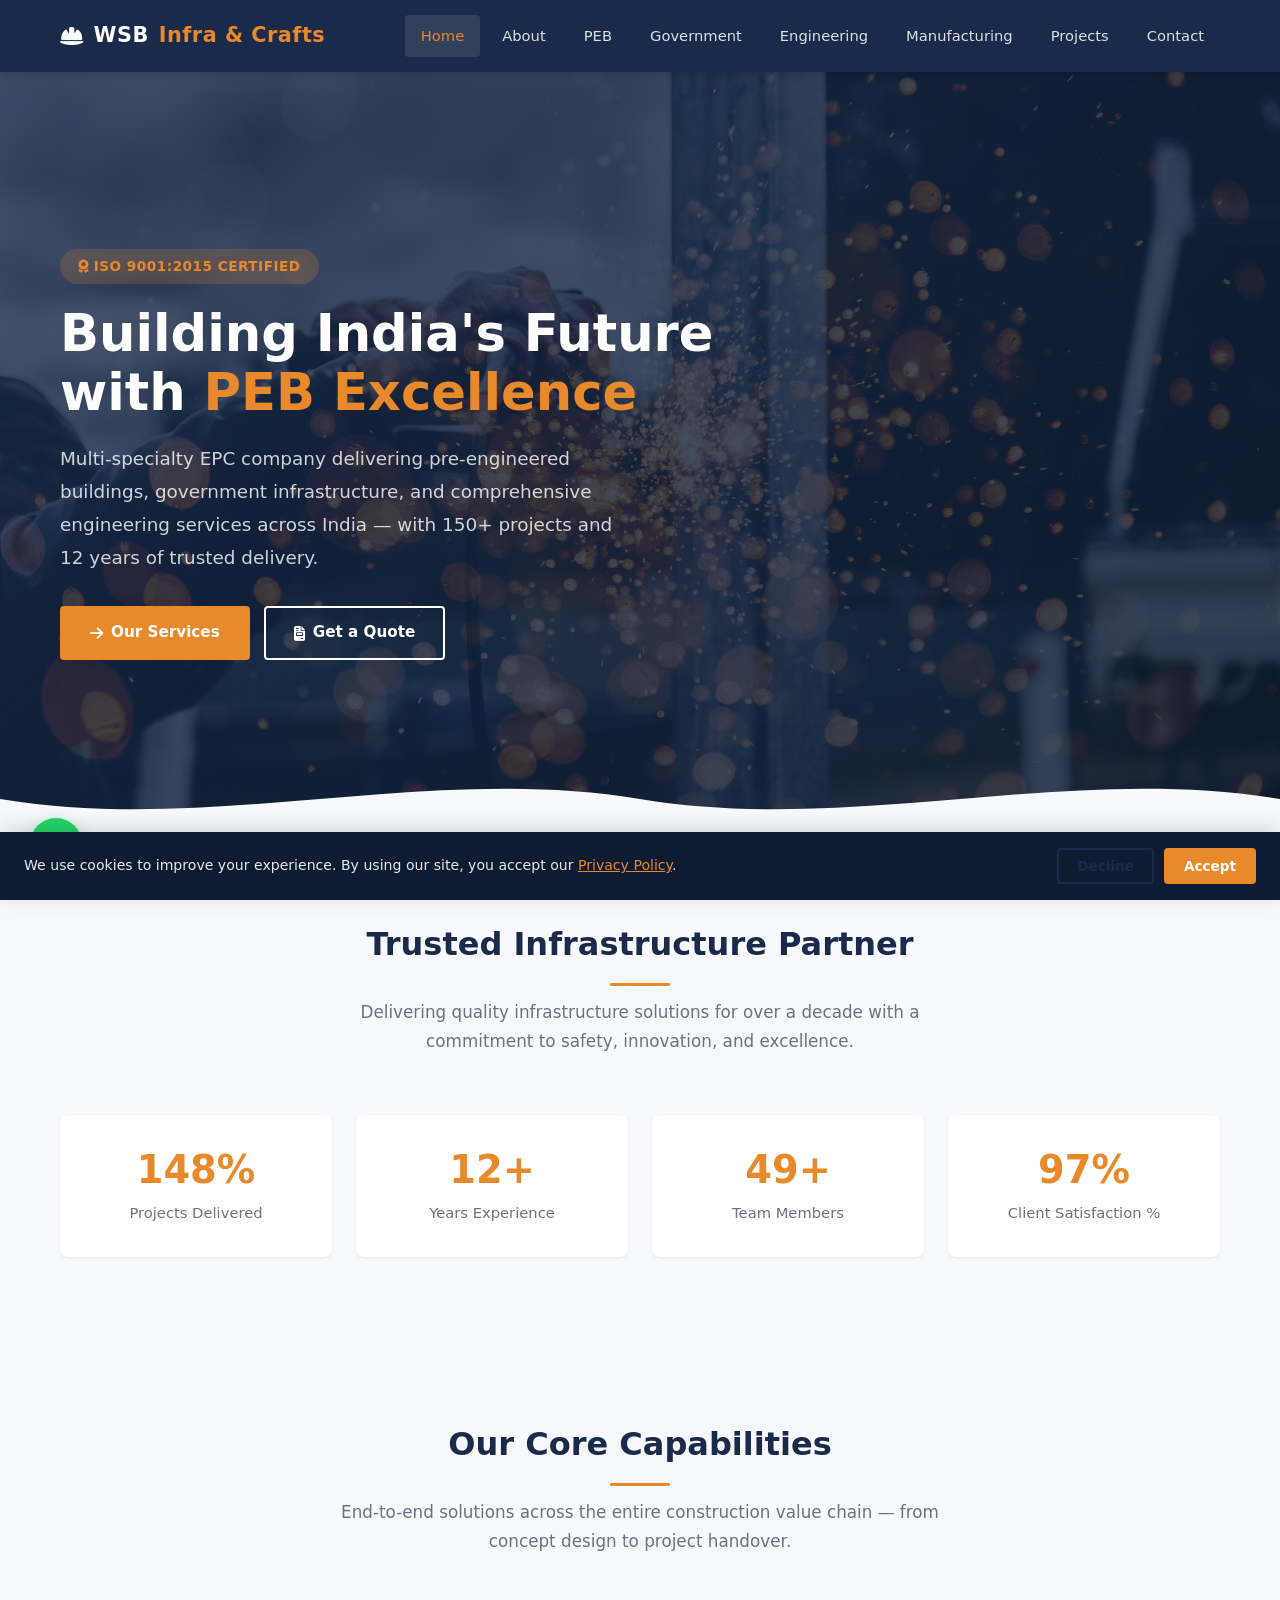
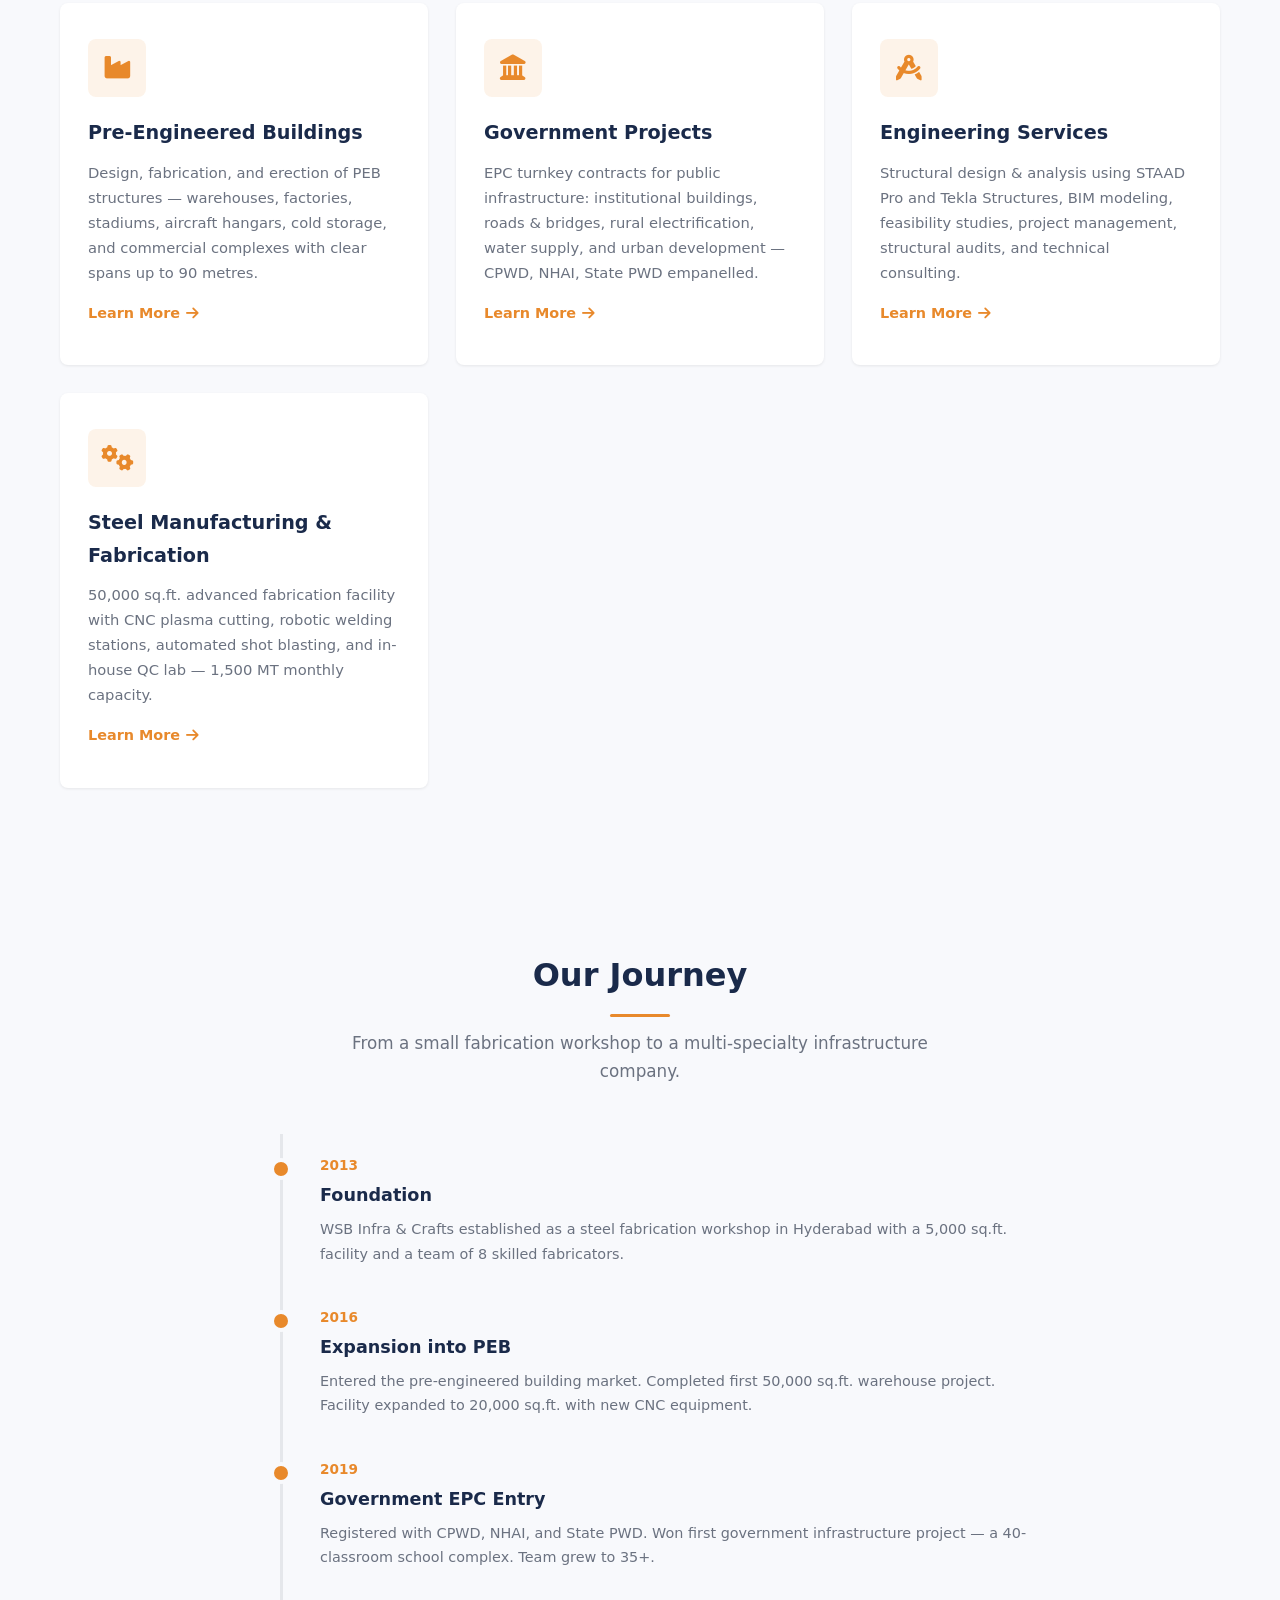
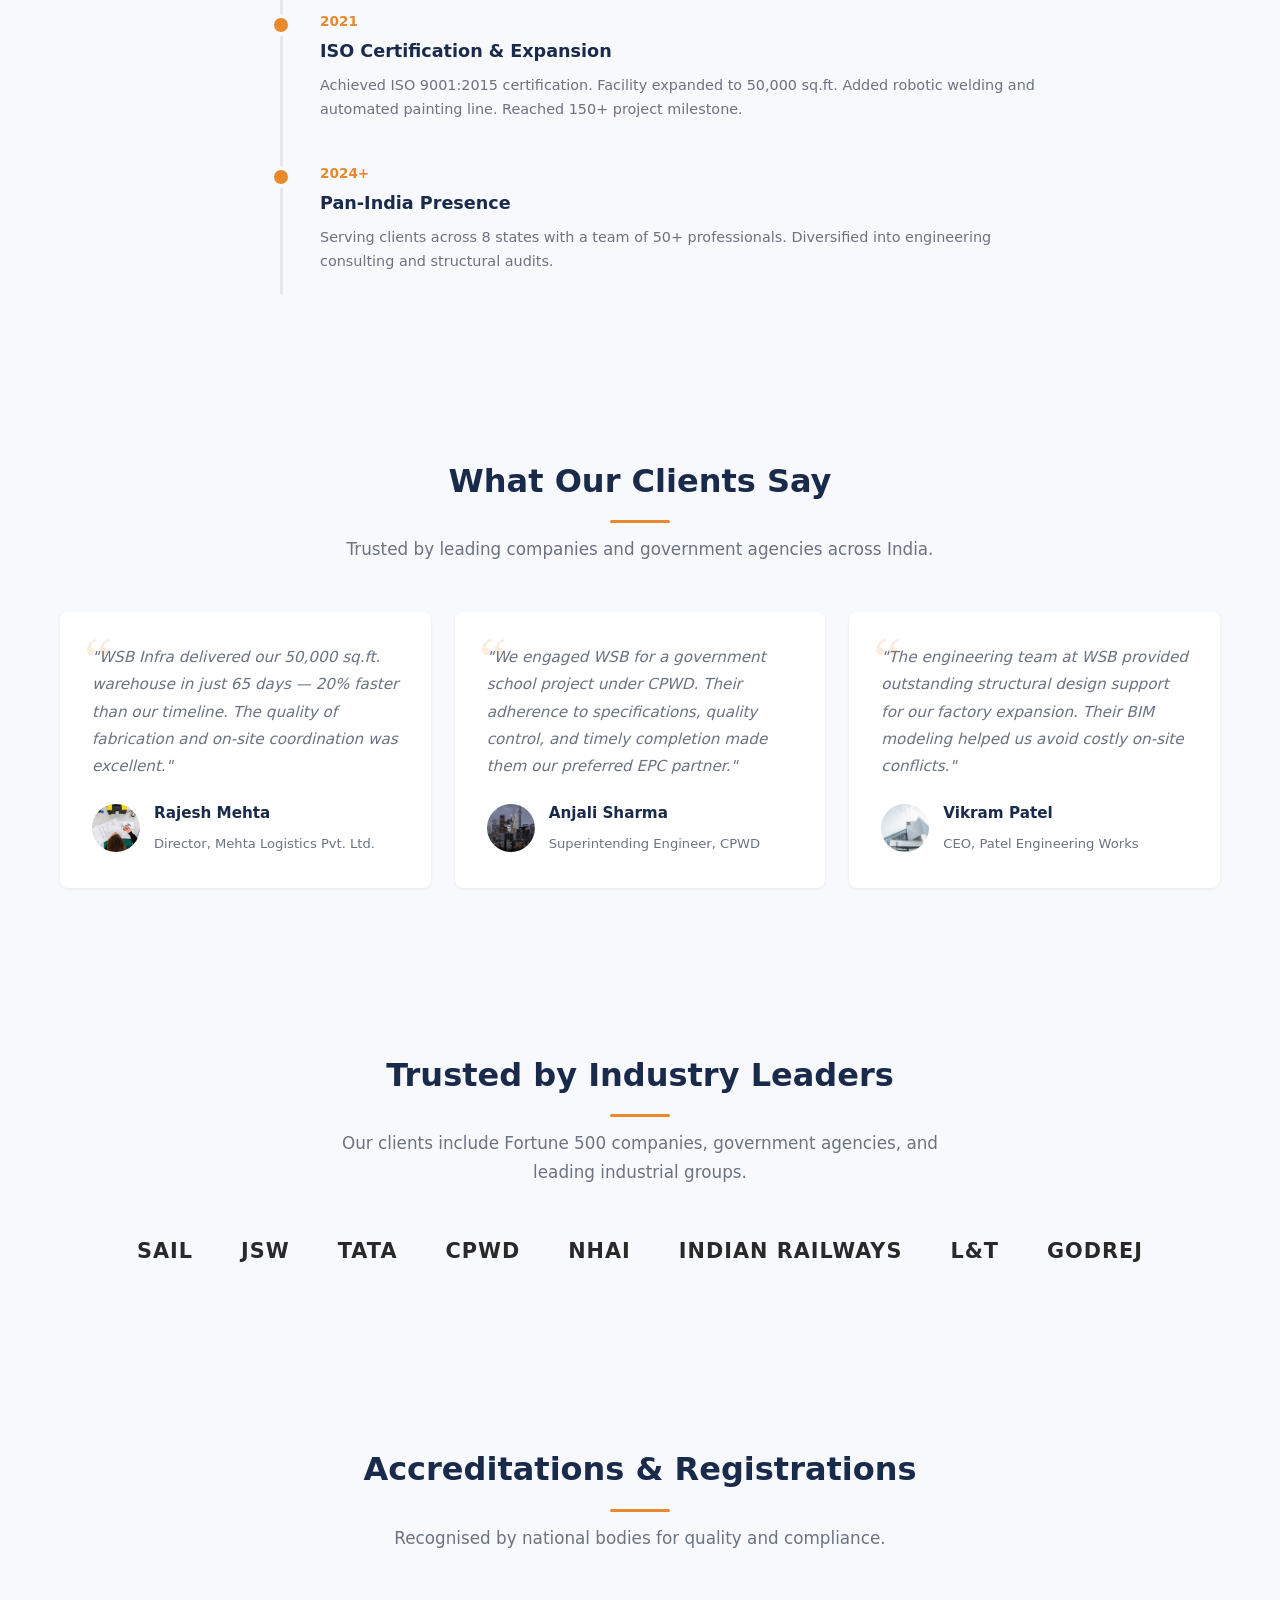
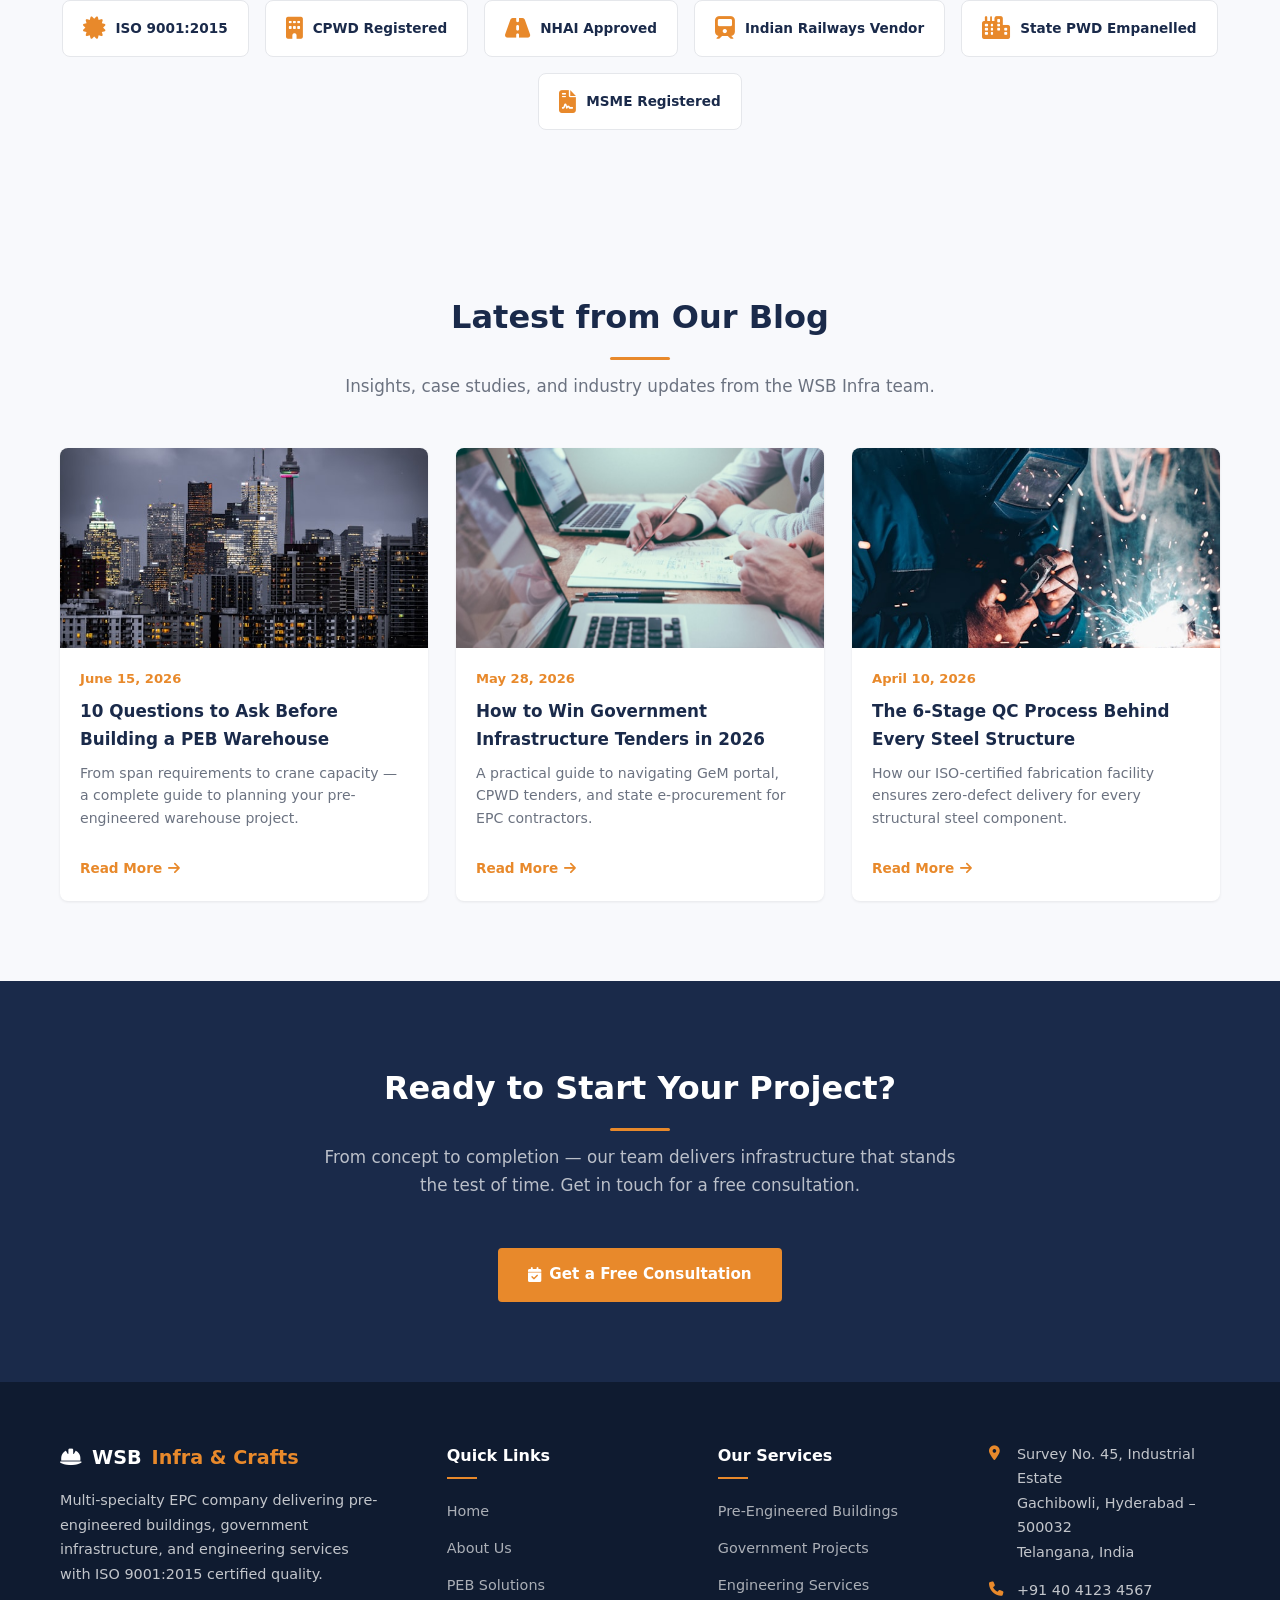
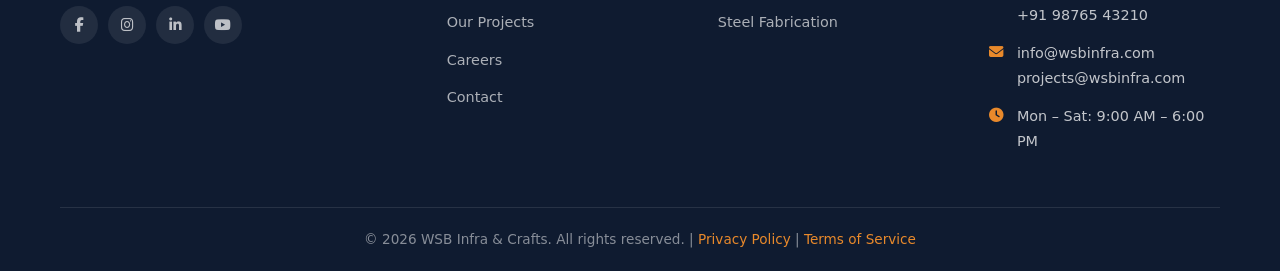
==== commit 25f2b6c8: "Remove dark mode, add WhatsApp button, client logos, blog section, careers page, brochure CTAs, cove" ====
--- a/index.html
+++ b/index.html
@@ -46,7 +46,6 @@
     <div class="container">
         <a href="index.html" class="logo"><i class="fas fa-hard-hat"></i> WSB <span>Infra &amp; Crafts</span></a>
         <div style="display:flex;align-items:center;gap:4px">
-            <button id="darkToggle" aria-label="Toggle dark mode"><i class="fas fa-moon"></i></button>
             <button class="hamburger" id="hamburger" aria-label="Menu"><span></span><span></span><span></span></button>
             <nav class="nav-links" id="navLinks">
                 <a href="index.html" class="active">Home</a>
@@ -161,6 +160,25 @@
 <section class="section section-gray">
     <div class="container text-center">
         <div class="section-header anim-up">
+            <h2 class="section-title">Trusted by Industry Leaders</h2>
+            <p class="section-subtitle">Our clients include Fortune 500 companies, government agencies, and leading industrial groups.</p>
+        </div>
+        <div class="client-logos" data-stagger="0.08">
+            <span class="client-logo-item anim-scale" style="font-size:1.3rem;font-weight:700;color:var(--primary);letter-spacing:1px">SAIL</span>
+            <span class="client-logo-item anim-scale" style="font-size:1.3rem;font-weight:700;color:var(--primary);letter-spacing:1px">JSW</span>
+            <span class="client-logo-item anim-scale" style="font-size:1.3rem;font-weight:700;color:var(--primary);letter-spacing:1px">TATA</span>
+            <span class="client-logo-item anim-scale" style="font-size:1.3rem;font-weight:700;color:var(--primary);letter-spacing:1px">CPWD</span>
+            <span class="client-logo-item anim-scale" style="font-size:1.3rem;font-weight:700;color:var(--primary);letter-spacing:1px">NHAI</span>
+            <span class="client-logo-item anim-scale" style="font-size:1.3rem;font-weight:700;color:var(--primary);letter-spacing:1px">INDIAN RAILWAYS</span>
+            <span class="client-logo-item anim-scale" style="font-size:1.3rem;font-weight:700;color:var(--primary);letter-spacing:1px">L&amp;T</span>
+            <span class="client-logo-item anim-scale" style="font-size:1.3rem;font-weight:700;color:var(--primary);letter-spacing:1px">GODREJ</span>
+        </div>
+    </div>
+</section>
+
+<section class="section section-gray">
+    <div class="container text-center">
+        <div class="section-header anim-up">
             <h2 class="section-title">Accreditations &amp; Registrations</h2>
             <p class="section-subtitle">Recognised by national bodies for quality and compliance.</p>
         </div>
@@ -171,6 +189,44 @@
             <span class="cert-badge anim-scale"><i class="fas fa-train"></i> Indian Railways Vendor</span>
             <span class="cert-badge anim-scale"><i class="fas fa-city"></i> State PWD Empanelled</span>
             <span class="cert-badge anim-scale"><i class="fas fa-file-contract"></i> MSME Registered</span>
+        </div>
+    </div>
+</section>
+
+<section class="section">
+    <div class="container">
+        <div class="section-header anim-up">
+            <h2 class="section-title">Latest from Our Blog</h2>
+            <p class="section-subtitle">Insights, case studies, and industry updates from the WSB Infra team.</p>
+        </div>
+        <div class="blog-grid" data-stagger="0.1">
+            <a class="blog-card anim-up">
+                <div class="blog-card-image"><img src="images/portfolio-1.jpg" alt="Warehouse construction tips" loading="lazy"></div>
+                <div class="blog-card-body">
+                    <div class="blog-card-date">June 15, 2026</div>
+                    <h3>10 Questions to Ask Before Building a PEB Warehouse</h3>
+                    <p>From span requirements to crane capacity — a complete guide to planning your pre-engineered warehouse project.</p>
+                    <span class="service-link">Read More <i class="fas fa-arrow-right"></i></span>
+                </div>
+            </a>
+            <a class="blog-card anim-up">
+                <div class="blog-card-image"><img src="images/innovation.jpg" alt="Government EPC bidding" loading="lazy"></div>
+                <div class="blog-card-body">
+                    <div class="blog-card-date">May 28, 2026</div>
+                    <h3>How to Win Government Infrastructure Tenders in 2026</h3>
+                    <p>A practical guide to navigating GeM portal, CPWD tenders, and state e-procurement for EPC contractors.</p>
+                    <span class="service-link">Read More <i class="fas fa-arrow-right"></i></span>
+                </div>
+            </a>
+            <a class="blog-card anim-up">
+                <div class="blog-card-image"><img src="images/process-fabricate.jpg" alt="Steel fabrication quality" loading="lazy"></div>
+                <div class="blog-card-body">
+                    <div class="blog-card-date">April 10, 2026</div>
+                    <h3>The 6-Stage QC Process Behind Every Steel Structure</h3>
+                    <p>How our ISO-certified fabrication facility ensures zero-defect delivery for every structural steel component.</p>
+                    <span class="service-link">Read More <i class="fas fa-arrow-right"></i></span>
+                </div>
+            </a>
         </div>
     </div>
 </section>
@@ -205,6 +261,7 @@
                     <li><a href="about.html">About Us</a></li>
                     <li><a href="services/peb.html">PEB Solutions</a></li>
                     <li><a href="projects.html">Our Projects</a></li>
+                    <li><a href="careers.html">Careers</a></li>
                     <li><a href="contact.html">Contact</a></li>
                 </ul>
             </div>
--- a/css/style.css
+++ b/css/style.css
@@ -1387,6 +1387,139 @@
   text-transform: uppercase;
 }
 
+/* ----- WhatsApp Floating Button ----- */
+.whatsapp-btn {
+  position: fixed;
+  bottom: 30px; left: 30px;
+  width: 52px; height: 52px;
+  border-radius: 50%;
+  background: #25d366;
+  color: #fff;
+  display: flex;
+  align-items: center;
+  justify-content: center;
+  font-size: 1.6rem;
+  box-shadow: 0 4px 16px rgba(37,211,102,0.4);
+  z-index: 999;
+  transition: all var(--transition);
+  animation: waPulse 2s ease-in-out infinite;
+  text-decoration: none;
+}
+.whatsapp-btn:hover {
+  transform: scale(1.1);
+  background: #20bd5a;
+  color: #fff;
+  box-shadow: 0 6px 24px rgba(37,211,102,0.5);
+}
+@keyframes waPulse {
+  0%, 100% { box-shadow: 0 4px 16px rgba(37,211,102,0.4); }
+  50% { box-shadow: 0 4px 24px rgba(37,211,102,0.7); }
+}
+
+/* ----- Client Logos ----- */
+.client-logos {
+  display: flex;
+  flex-wrap: wrap;
+  justify-content: center;
+  align-items: center;
+  gap: 32px 48px;
+}
+.client-logo-item {
+  height: 48px;
+  opacity: 0.5;
+  filter: grayscale(1);
+  transition: all var(--transition);
+}
+.client-logo-item:hover {
+  opacity: 1;
+  filter: grayscale(0);
+}
+.client-logo-item img {
+  height: 100%;
+  width: auto;
+}
+
+/* ----- Blog / News Cards ----- */
+.blog-grid {
+  display: grid;
+  grid-template-columns: repeat(auto-fill, minmax(300px, 1fr));
+  gap: 28px;
+}
+.blog-card {
+  background: var(--text-light);
+  border-radius: var(--radius-md);
+  overflow: hidden;
+  box-shadow: var(--shadow-sm);
+  transition: all var(--transition);
+}
+.blog-card:hover {
+  transform: translateY(-4px);
+  box-shadow: var(--shadow-md);
+}
+.blog-card-image {
+  height: 200px;
+  overflow: hidden;
+}
+.blog-card-image img {
+  width: 100%; height: 100%;
+  object-fit: cover;
+  transition: transform 0.5s ease;
+}
+.blog-card:hover .blog-card-image img {
+  transform: scale(1.06);
+}
+.blog-card-body {
+  padding: 20px;
+}
+.blog-card-date {
+  font-size: 0.82rem;
+  color: var(--accent);
+  font-weight: 600;
+  margin-bottom: 6px;
+}
+.blog-card-body h3 {
+  font-size: 1.05rem;
+  color: var(--primary);
+  margin-bottom: 8px;
+}
+.blog-card-body p {
+  font-size: 0.88rem;
+  color: var(--text-muted);
+  line-height: 1.6;
+  margin-bottom: 12px;
+}
+.blog-card-body .service-link {
+  font-size: 0.85rem;
+}
+
+/* ----- Service Coverage Map ----- */
+.coverage-grid {
+  display: grid;
+  grid-template-columns: repeat(auto-fill, minmax(140px, 1fr));
+  gap: 12px;
+}
+.coverage-state {
+  background: var(--text-light);
+  border: 1px solid var(--border-light);
+  border-radius: var(--radius-sm);
+  padding: 10px 14px;
+  text-align: center;
+  font-size: 0.88rem;
+  font-weight: 500;
+  color: var(--primary);
+  transition: all var(--transition);
+}
+.coverage-state:hover {
+  border-color: var(--accent);
+  color: var(--accent);
+  transform: translateY(-2px);
+}
+.coverage-state i {
+  color: var(--accent);
+  margin-right: 6px;
+  font-size: 0.75rem;
+}
+
 /* ----- Back to Top ----- */
 #backToTop {
   position: fixed;
@@ -1763,57 +1896,6 @@
 ::-webkit-scrollbar-thumb:hover { background: var(--text-muted); }
 
 /* ===============================================================
-   DARK MODE
-   =============================================================== */
-[data-theme="dark"] {
-  --primary: #0d1b2a;
-  --primary-light: #1b2838;
-  --primary-dark: #070f1a;
-  --bg-light: #111827;
-  --bg-dark: #070f1a;
-  --text-dark: #e5e7eb;
-  --text-muted: #9ca3af;
-  --text-light: #f9fafb;
-  --border-light: #1f2937;
-  --shadow-sm: 0 1px 3px rgba(0,0,0,0.3);
-  --shadow-md: 0 4px 16px rgba(0,0,0,0.4);
-  --shadow-lg: 0 8px 32px rgba(0,0,0,0.5);
-}
-[data-theme="dark"] .service-card,
-[data-theme="dark"] .benefit-item,
-[data-theme="dark"] .stat-card,
-[data-theme="dark"] .eng-card,
-[data-theme="dark"] .project-card,
-[data-theme="dark"] .portfolio-item,
-[data-theme="dark"] .contact-form,
-[data-theme="dark"] .faq-item,
-[data-theme="dark"] .testimonial-card,
-[data-theme="dark"] .team-card,
-[data-theme="dark"] .job-card,
-[data-theme="dark"] .cert-item,
-[data-theme="dark"] .cert-badge {
-  background: #1a2332;
-}
-[data-theme="dark"] .section-gray {
-  background: #0f1724;
-}
-[data-theme="dark"] .filter-btn {
-  background: #1a2332;
-  color: var(--text-dark);
-  border-color: #2d3a4f;
-}
-[data-theme="dark"] .form-group input,
-[data-theme="dark"] .form-group textarea,
-[data-theme="dark"] .form-group select {
-  background: #1a2332;
-  border-color: #2d3a4f;
-  color: var(--text-dark);
-}
-[data-theme="dark"] #preloader {
-  background: #111827;
-}
-
-/* ===============================================================
    ACCESSIBILITY & PRINT
    =============================================================== */
 /* Focus visible */
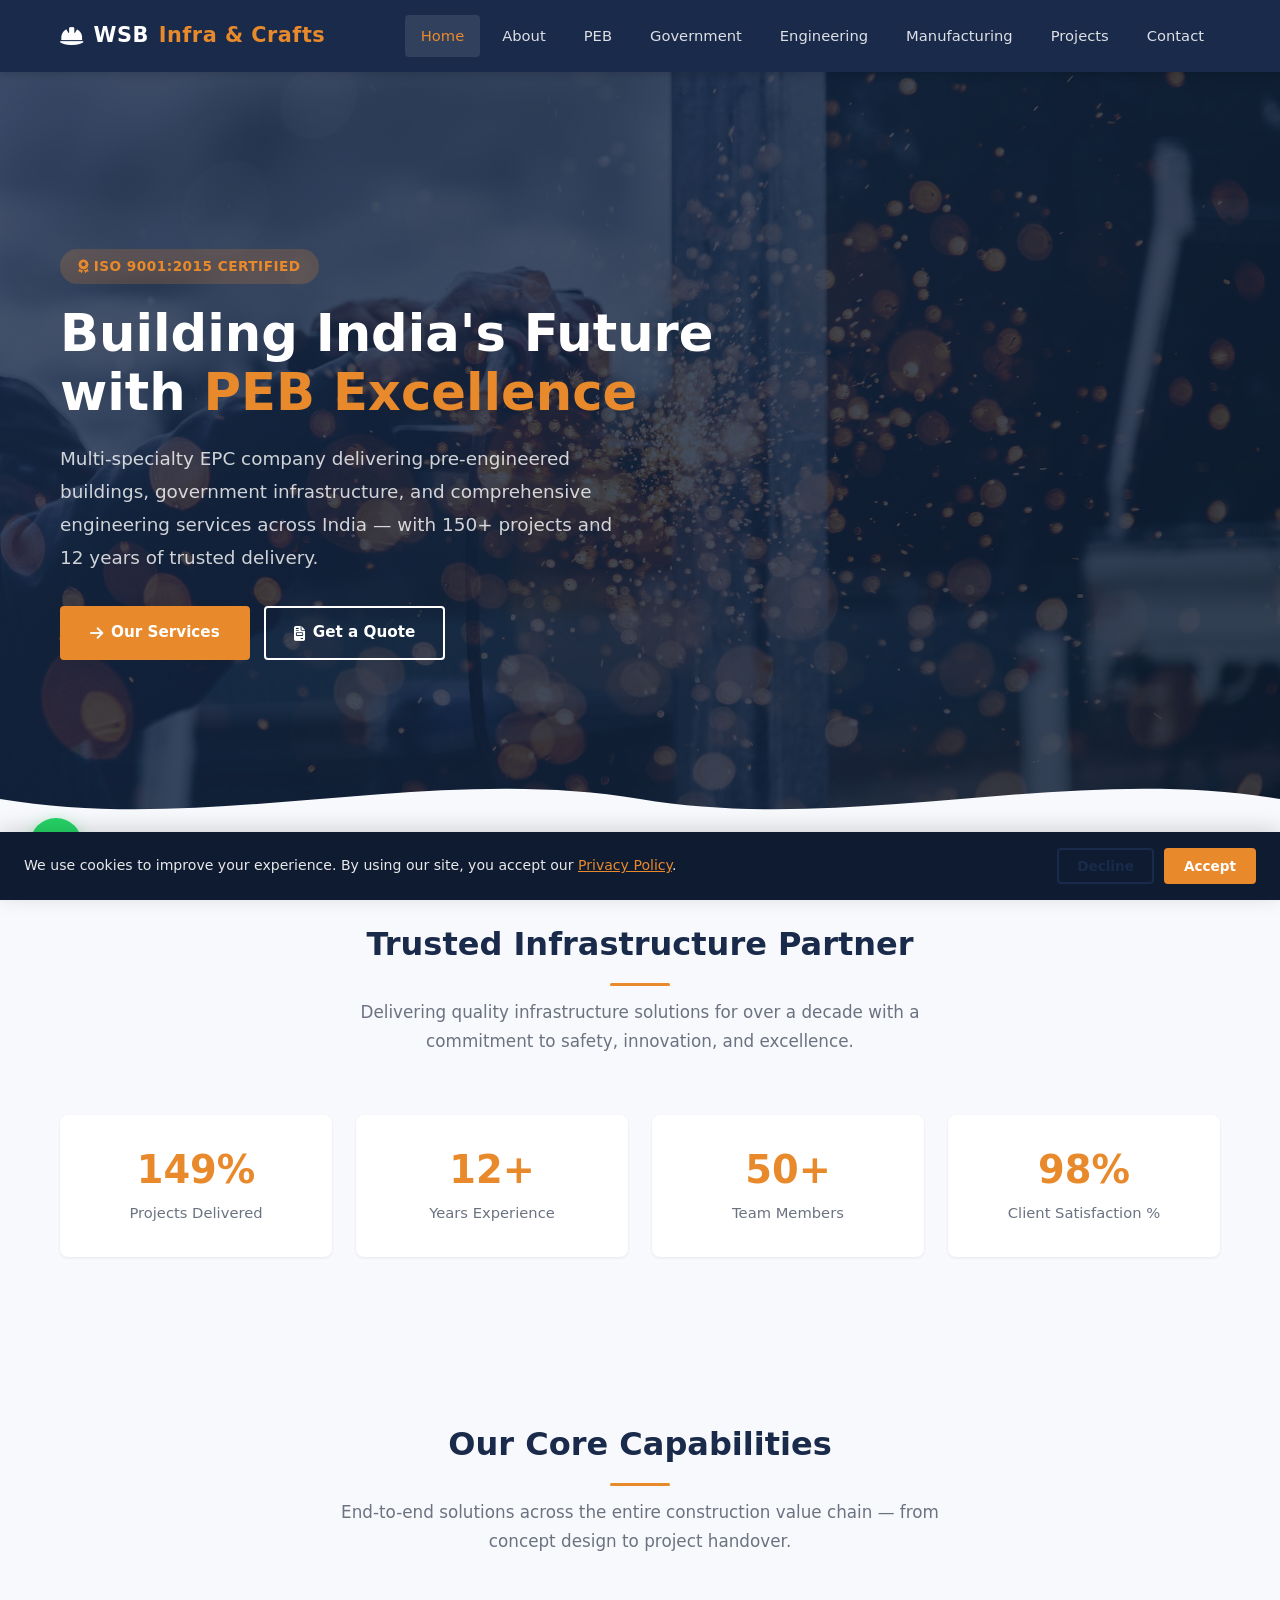
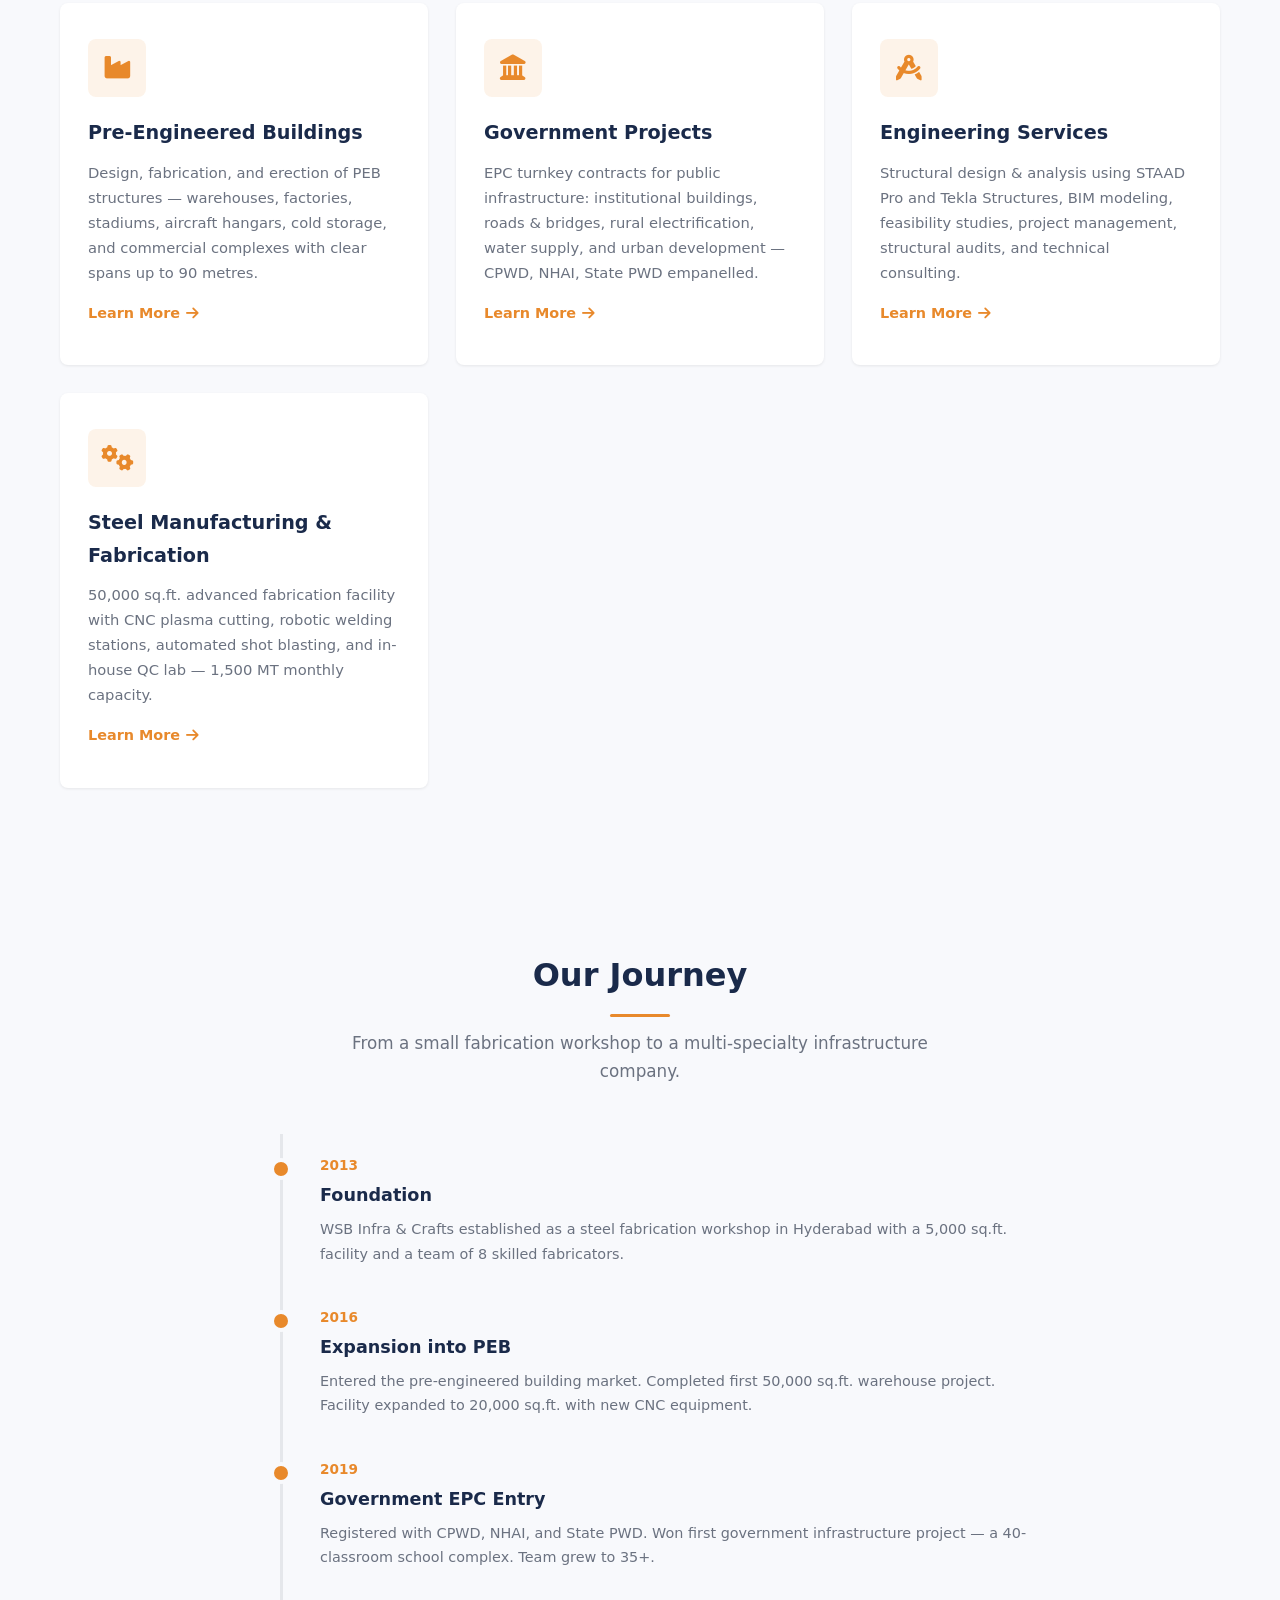
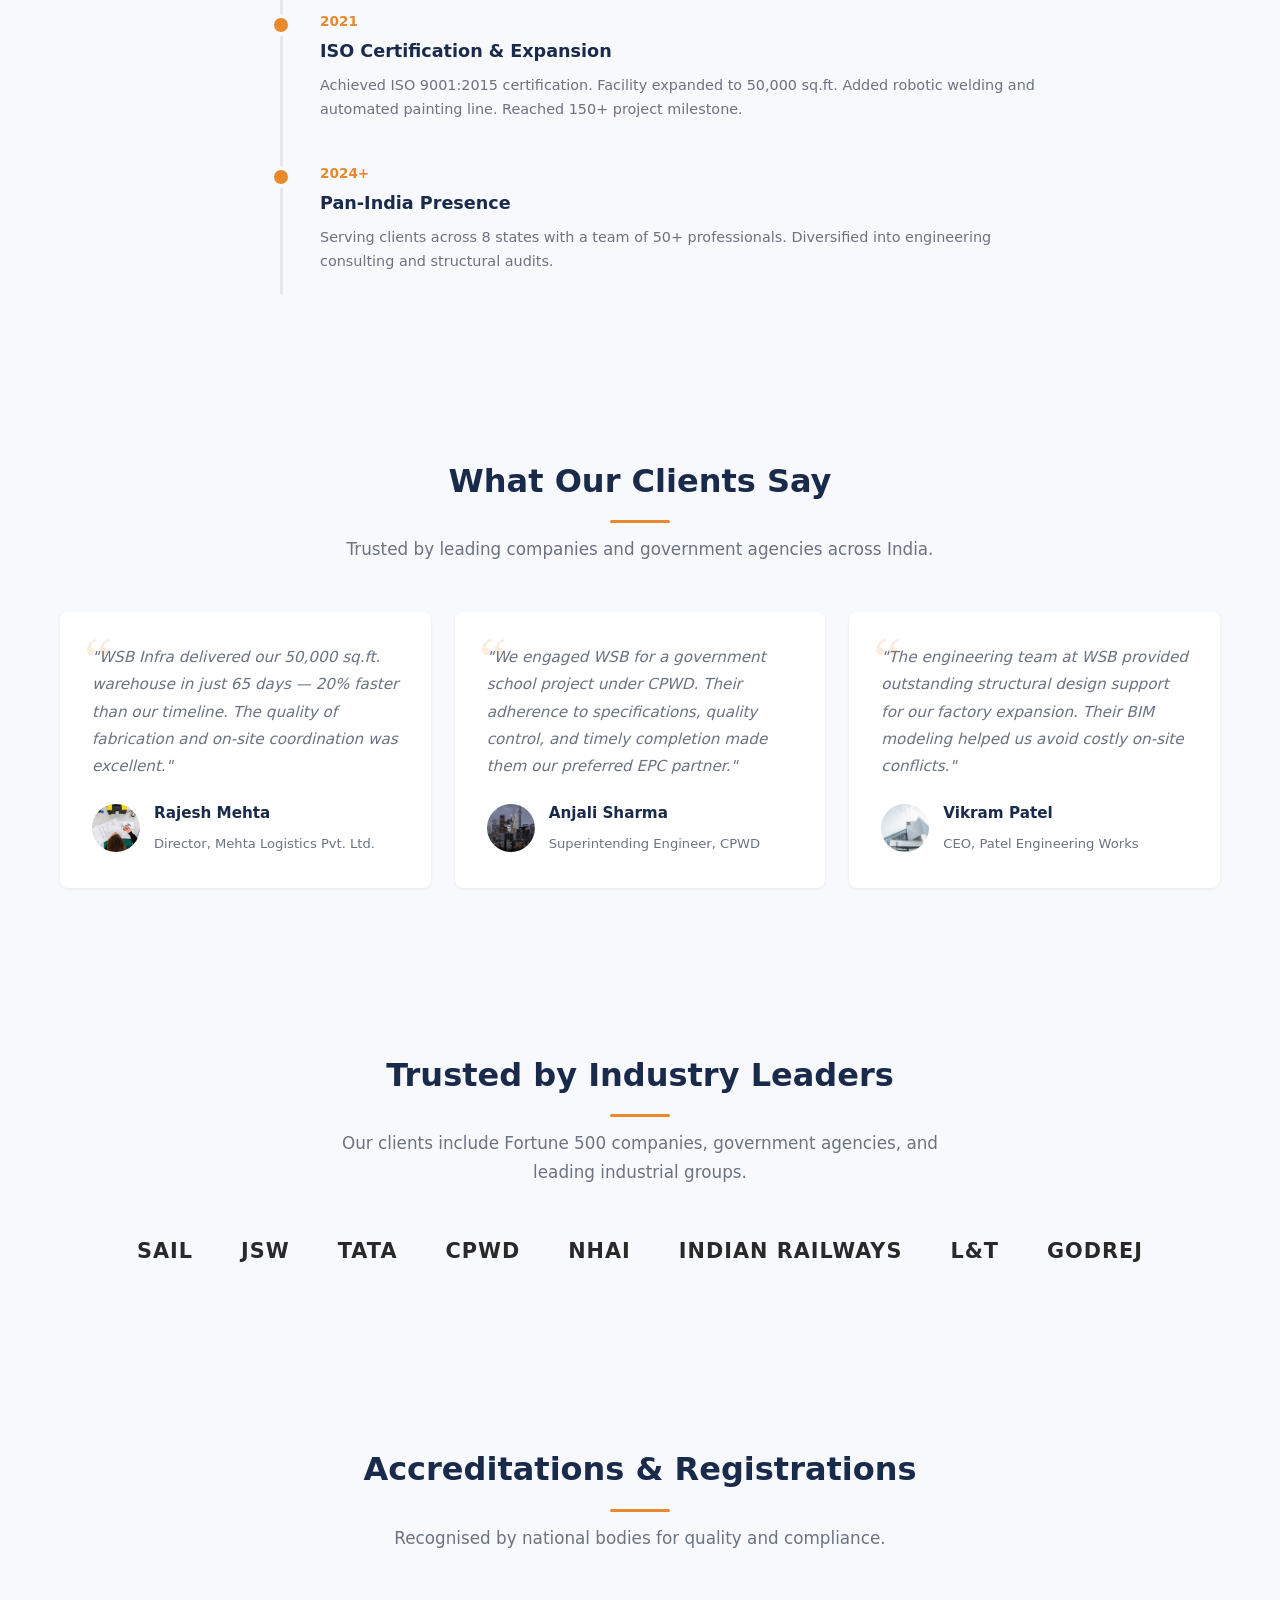
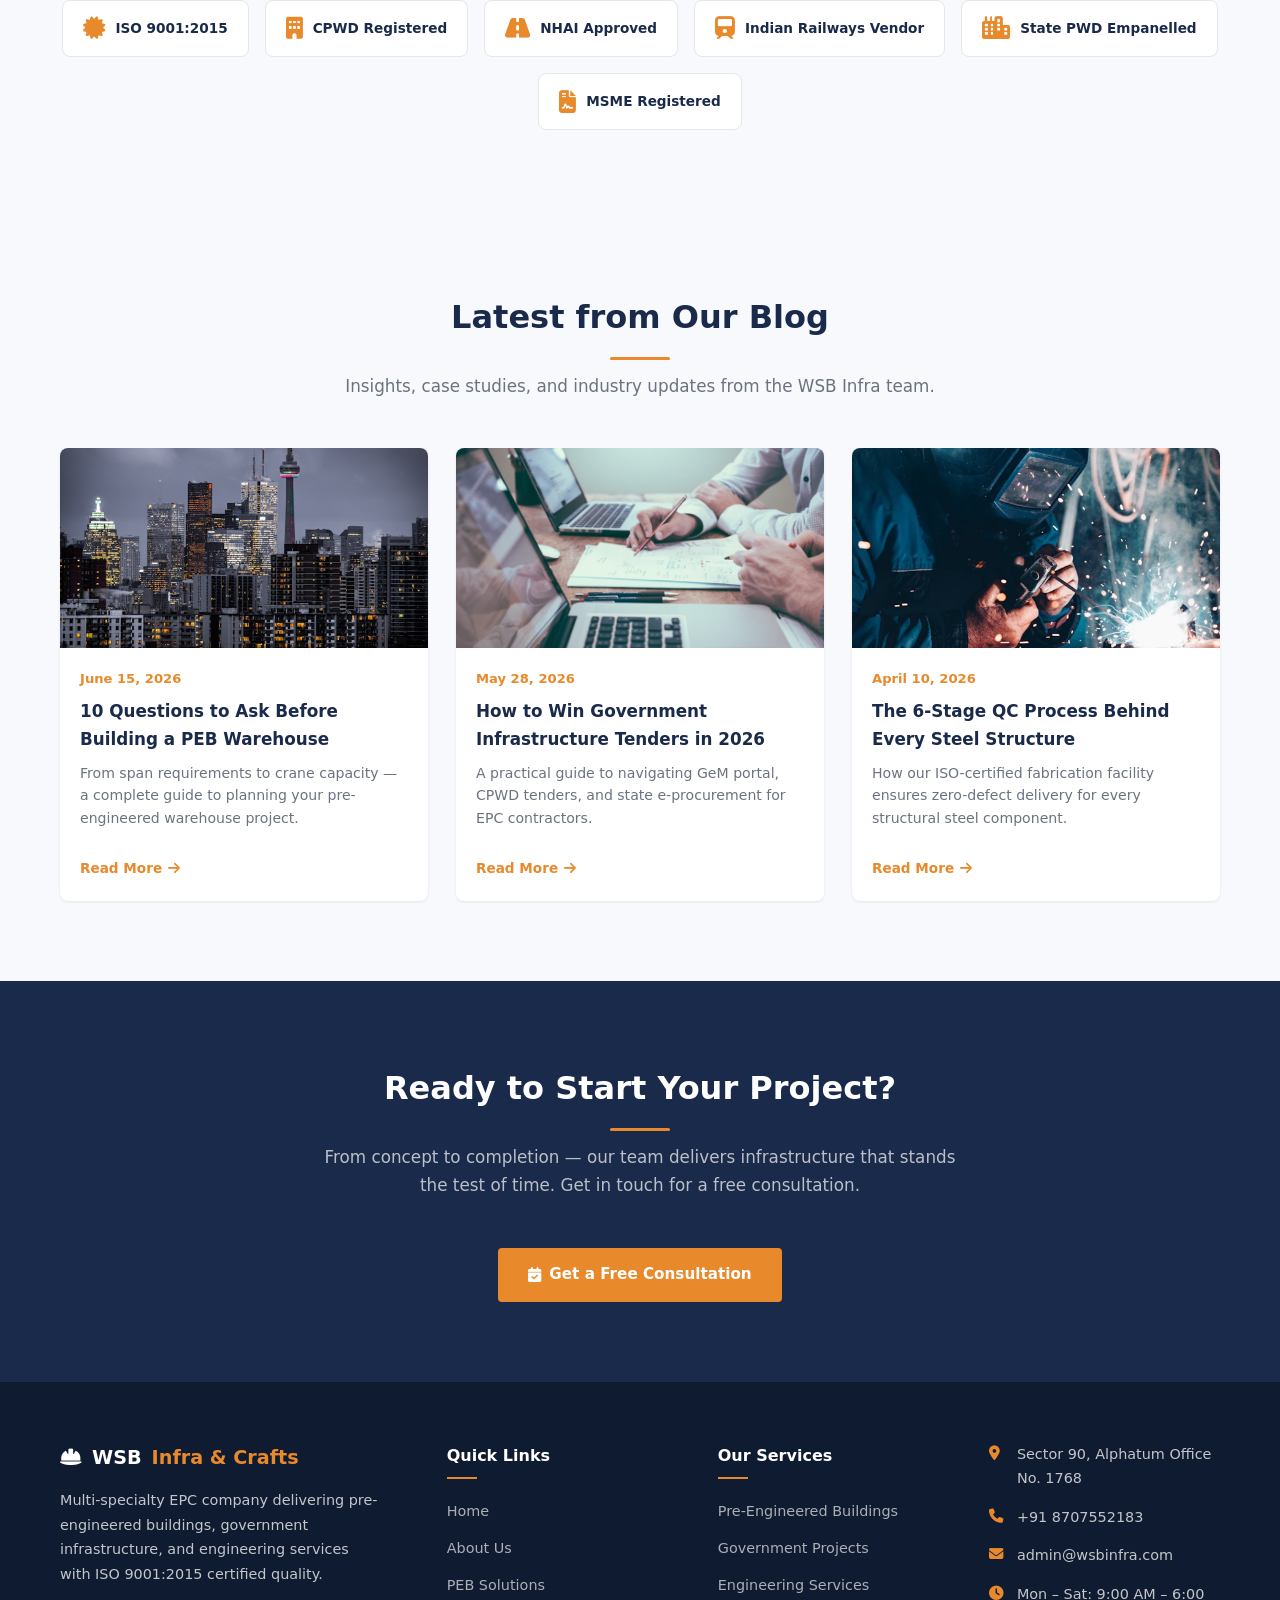
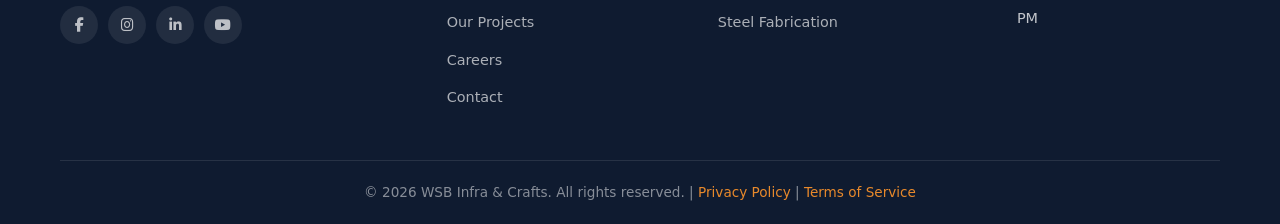
==== commit 86b5afdd: "Update address to Sector 90 Alphatum No.1768, phone +91 8707552183, email admin@wsbinfra.com" ====
--- a/index.html
+++ b/index.html
@@ -31,7 +31,7 @@
         "contactPoint": [
             { "@type": "ContactPoint", "telephone": "+91-40-41234567", "contactType": "sales", "availableLanguage": ["English", "Hindi", "Telugu"] }
         ],
-        "address": { "@type": "PostalAddress", "streetAddress": "Survey No. 45, Industrial Estate, Gachibowli", "addressLocality": "Hyderabad", "addressRegion": "Telangana", "postalCode": "500032", "addressCountry": "IN" },
+        "address": { "@type": "PostalAddress", "streetAddress": "Sector 90, Alphatum Office No. 1768", "addressLocality": "Noida", "addressRegion": "Uttar Pradesh", "postalCode": "201301", "addressCountry": "IN" },
         "description": "Multi-specialty EPC company delivering pre-engineered buildings, government infrastructure, and engineering services.",
         "isoCertification": "ISO 9001:2015",
         "knowsAbout": ["Pre-Engineered Buildings", "EPC Contracting", "Structural Engineering", "Steel Fabrication", "Government Infrastructure"]
@@ -275,9 +275,9 @@
                 </ul>
             </div>
             <ul class="footer-contact">
-                <li><i class="fas fa-map-marker-alt"></i><span>Survey No. 45, Industrial Estate<br>Gachibowli, Hyderabad – 500032<br>Telangana, India</span></li>
-                <li><i class="fas fa-phone"></i><span>+91 40 4123 4567<br>+91 98765 43210</span></li>
-                <li><i class="fas fa-envelope"></i><span>info@wsbinfra.com<br>projects@wsbinfra.com</span></li>
+                <li><i class="fas fa-map-marker-alt"></i><span>Sector 90, Alphatum Office No. 1768</span></li>
+                <li><i class="fas fa-phone"></i><span>+91 8707552183</span></li>
+                <li><i class="fas fa-envelope"></i><span>admin@wsbinfra.com</span></li>
                 <li><i class="fas fa-clock"></i><span>Mon – Sat: 9:00 AM – 6:00 PM</span></li>
             </ul>
         </div>
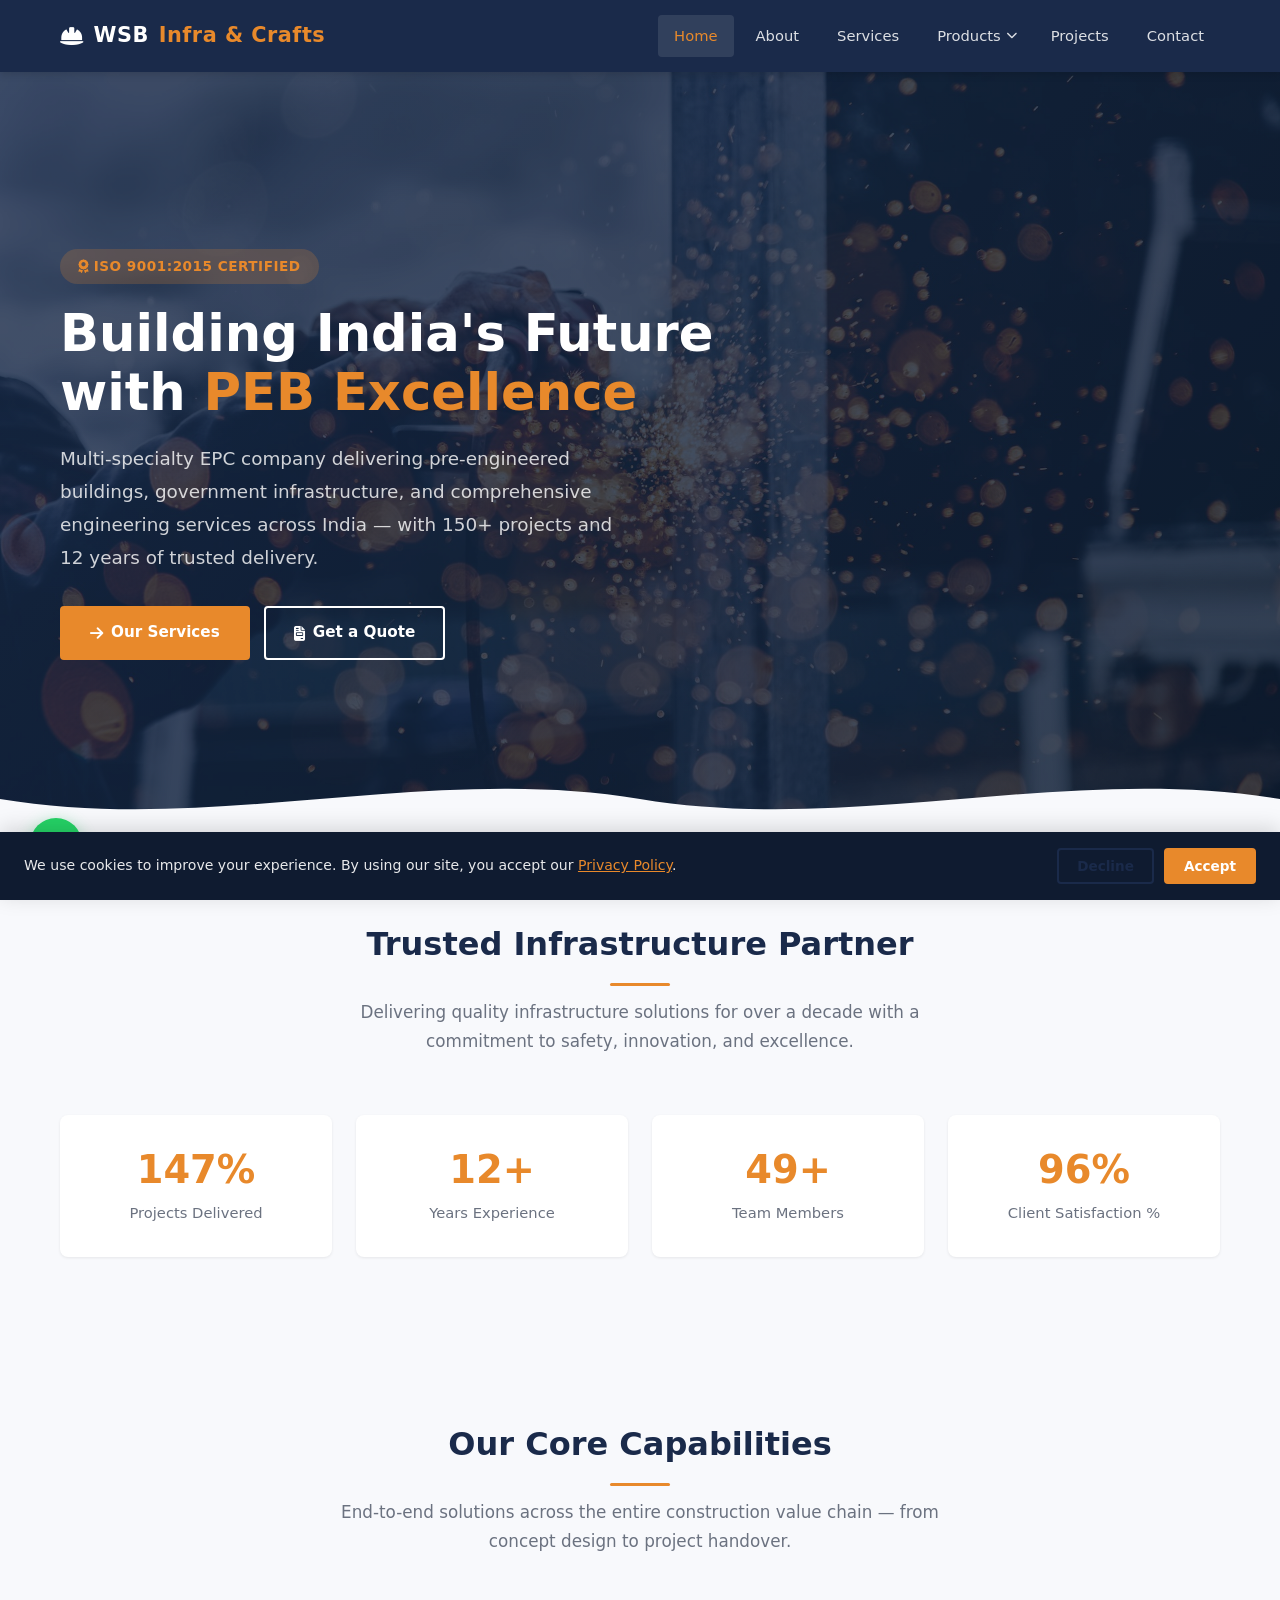
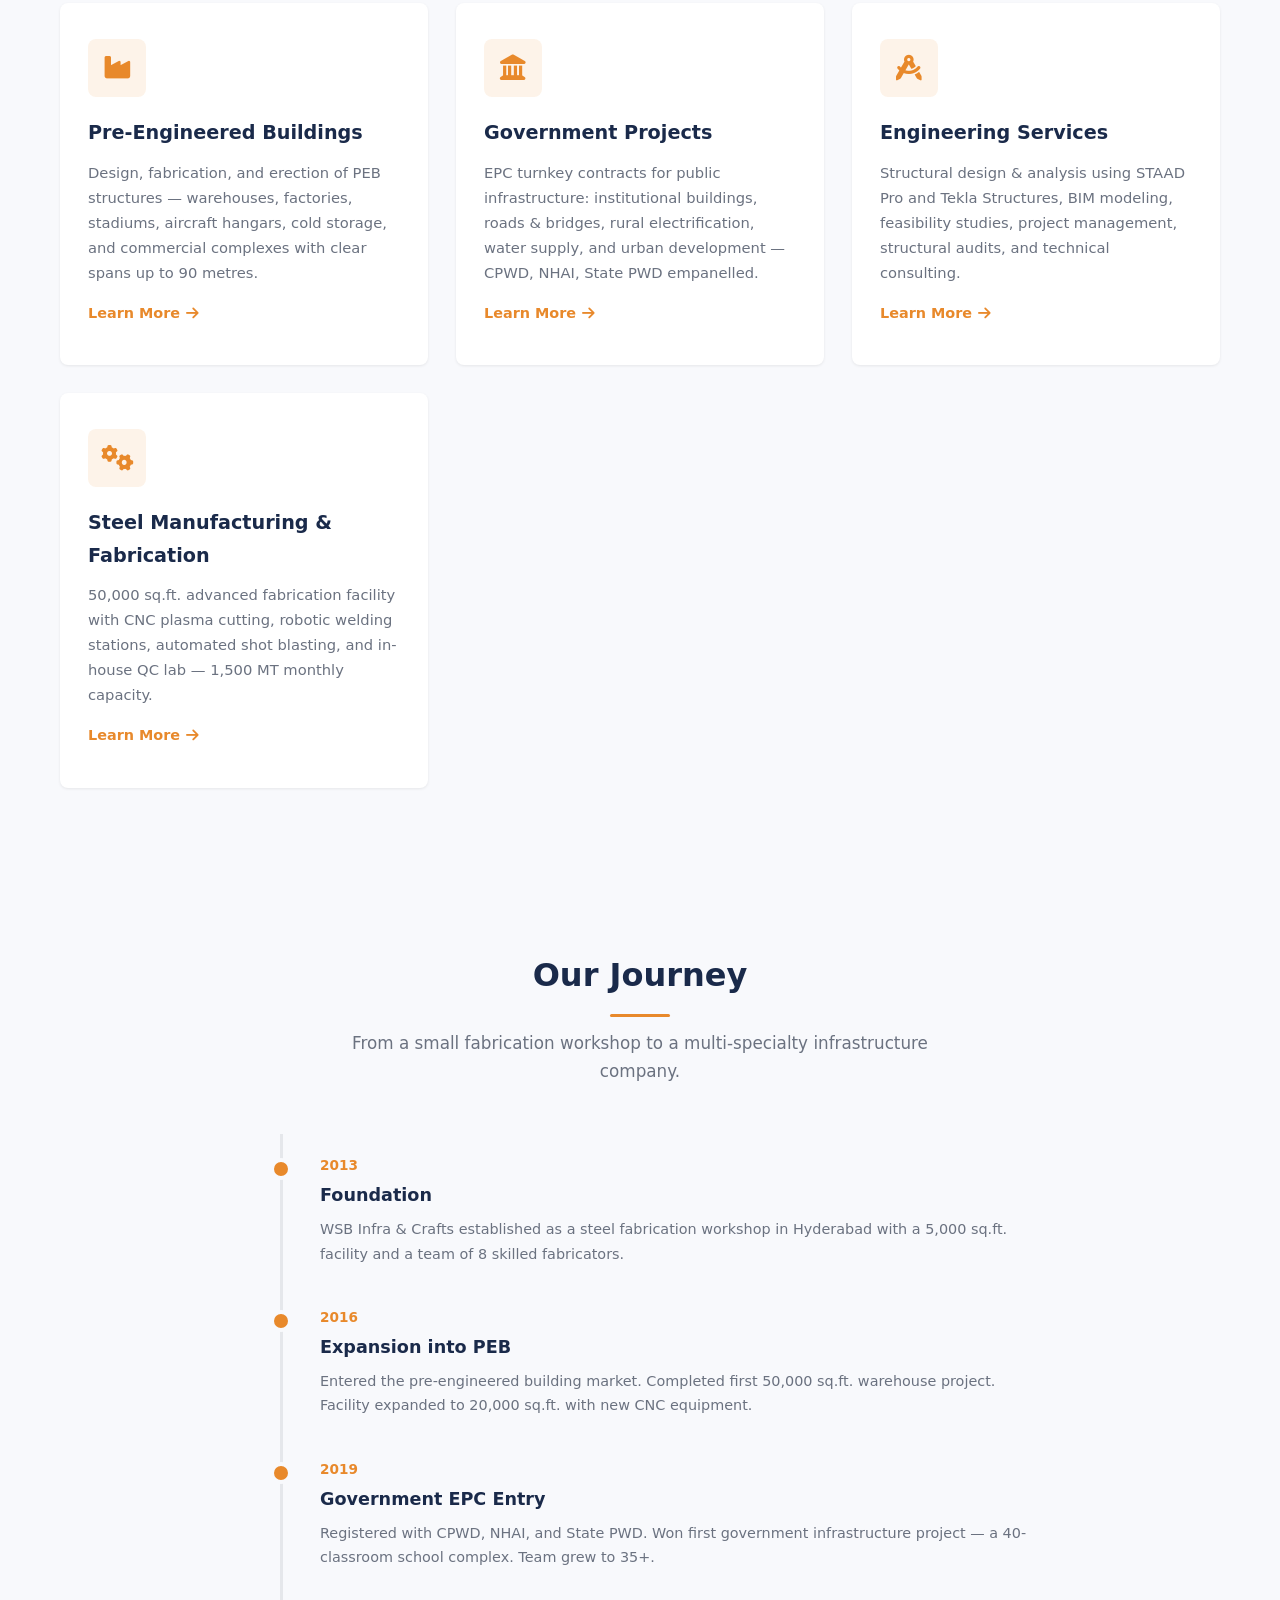
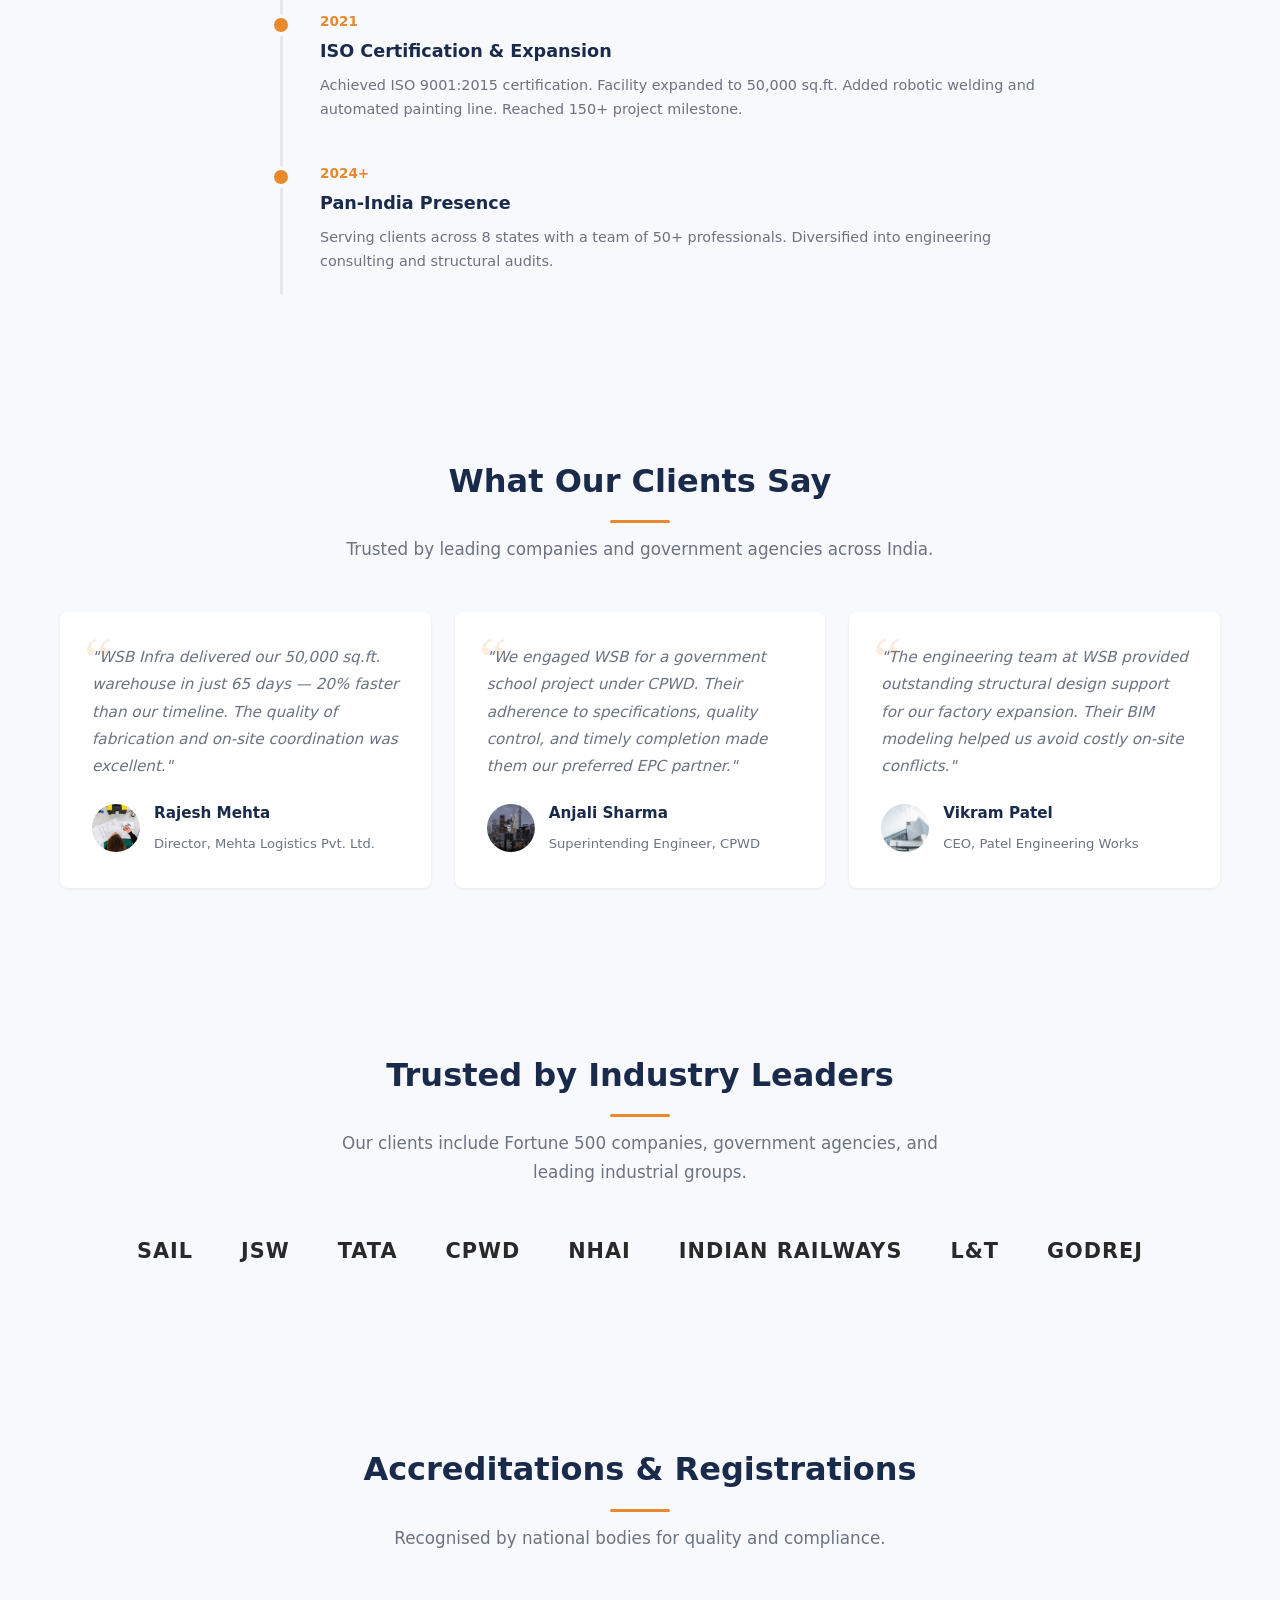
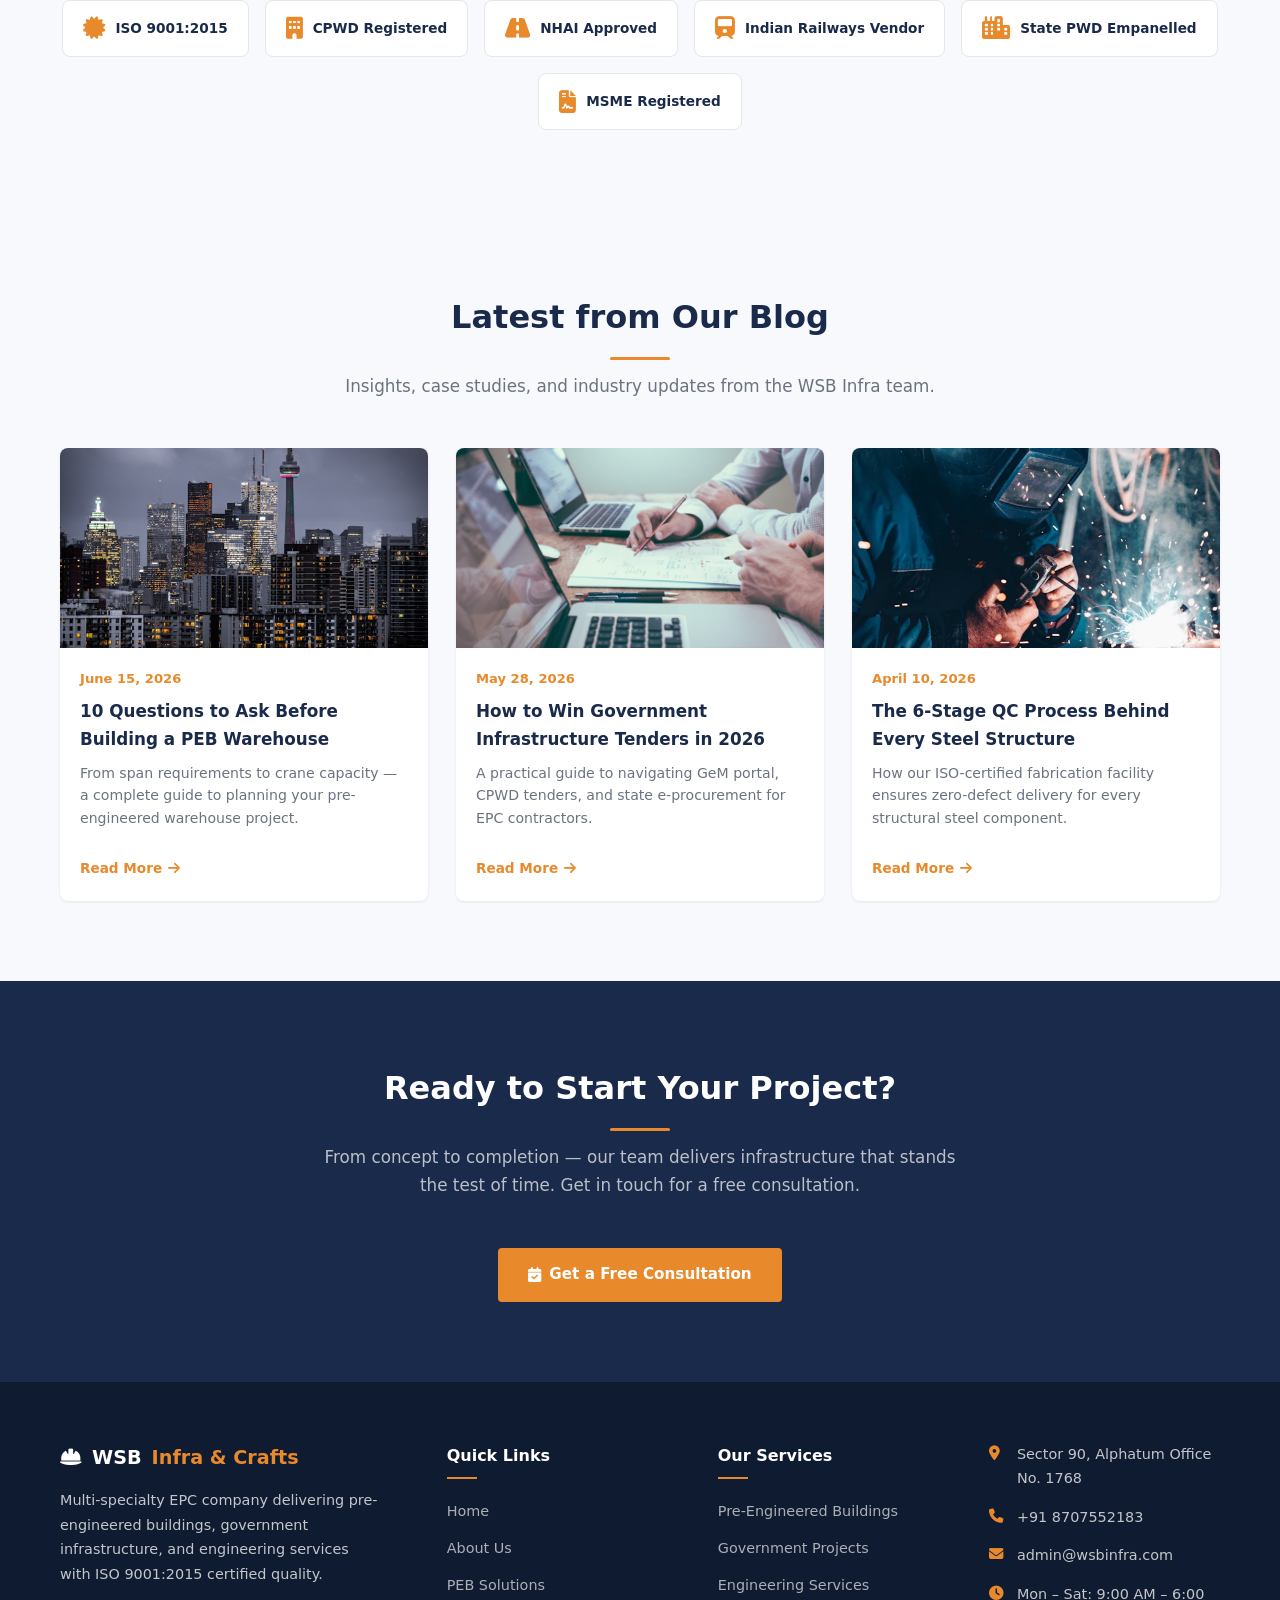
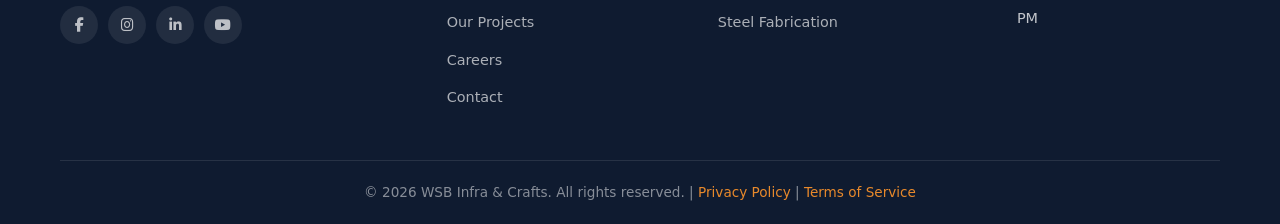
==== commit f7344d32: "Update website" ====
--- a/index.html
+++ b/index.html
@@ -50,10 +50,16 @@
             <nav class="nav-links" id="navLinks">
                 <a href="index.html" class="active">Home</a>
                 <a href="about.html">About</a>
-                <a href="services/peb.html">PEB</a>
-                <a href="services/government.html">Government</a>
-                <a href="services/engineering.html">Engineering</a>
-                <a href="services/manufacturing.html">Manufacturing</a>
+                <a href="services/peb.html">Services</a>
+                <div class="dropdown">
+                    <a href="products/index.html" class="dropdown__toggle">Products <i class="fas fa-chevron-down"></i></a>
+                    <div class="dropdown__menu">
+                        <a href="products/peb.html">PEB Buildings</a>
+                        <a href="products/wpc.html">WPC Boards</a>
+                        <a href="products/fly-ash-bricks.html">Fly Ash Bricks</a>
+                        <a href="products/steel-structure.html">Steel Structures</a>
+                    </div>
+                </div>
                 <a href="projects.html">Projects</a>
                 <a href="contact.html">Contact</a>
             </nav>
--- a/css/style.css
+++ b/css/style.css
@@ -229,6 +229,93 @@
   color: var(--accent);
 }
 
+/* ----- Dropdown Menu ----- */
+.dropdown {
+  position: relative;
+}
+.dropdown__toggle {
+  display: flex !important;
+  align-items: center;
+  gap: 5px;
+  padding-right: 12px !important;
+}
+.dropdown__toggle i {
+  font-size: 0.7rem;
+  transition: transform var(--transition);
+}
+.dropdown:hover .dropdown__toggle i,
+.dropdown--open .dropdown__toggle i {
+  transform: rotate(180deg);
+}
+.dropdown__menu {
+  position: absolute;
+  top: 100%;
+  left: 0;
+  min-width: 220px;
+  background: var(--primary-light);
+  border-radius: 0 0 var(--radius-sm) var(--radius-sm);
+  box-shadow: var(--shadow-lg);
+  opacity: 0;
+  visibility: hidden;
+  transform: translateY(8px);
+  transition: all var(--transition);
+  z-index: 1001;
+  padding: 6px 0;
+}
+.dropdown:hover .dropdown__menu,
+.dropdown--open .dropdown__menu {
+  opacity: 1;
+  visibility: visible;
+  transform: translateY(0);
+}
+.dropdown__menu a {
+  display: block !important;
+  padding: 10px 20px !important;
+  font-size: 0.88rem !important;
+  color: rgba(255,255,255,0.85) !important;
+  border-radius: 0 !important;
+  white-space: nowrap;
+  border-left: 3px solid transparent;
+  width: 100% !important;
+}
+.dropdown__menu a:hover {
+  background: rgba(255,255,255,0.08);
+  color: var(--accent) !important;
+  border-left-color: var(--accent);
+}
+@media (max-width: 992px) {
+  .dropdown {
+    width: 100%;
+  }
+  .dropdown__toggle {
+    justify-content: space-between !important;
+    width: 100%;
+    padding: 12px 16px !important;
+    font-size: 1rem !important;
+  }
+  .dropdown__menu {
+    position: static;
+    background: rgba(0,0,0,0.15);
+    box-shadow: none;
+    opacity: 1;
+    visibility: visible;
+    transform: none;
+    max-height: 0;
+    overflow: hidden;
+    padding: 0;
+    transition: max-height 0.35s ease, padding 0.35s ease;
+    width: 100%;
+  }
+  .dropdown--open .dropdown__menu {
+    max-height: 400px;
+    padding: 6px 0;
+  }
+  .dropdown__menu a {
+    padding-left: 36px !important;
+    font-size: 0.92rem !important;
+  }
+}
+
 /* ----- Hamburger ----- */
 .hamburger {
   display: none;
